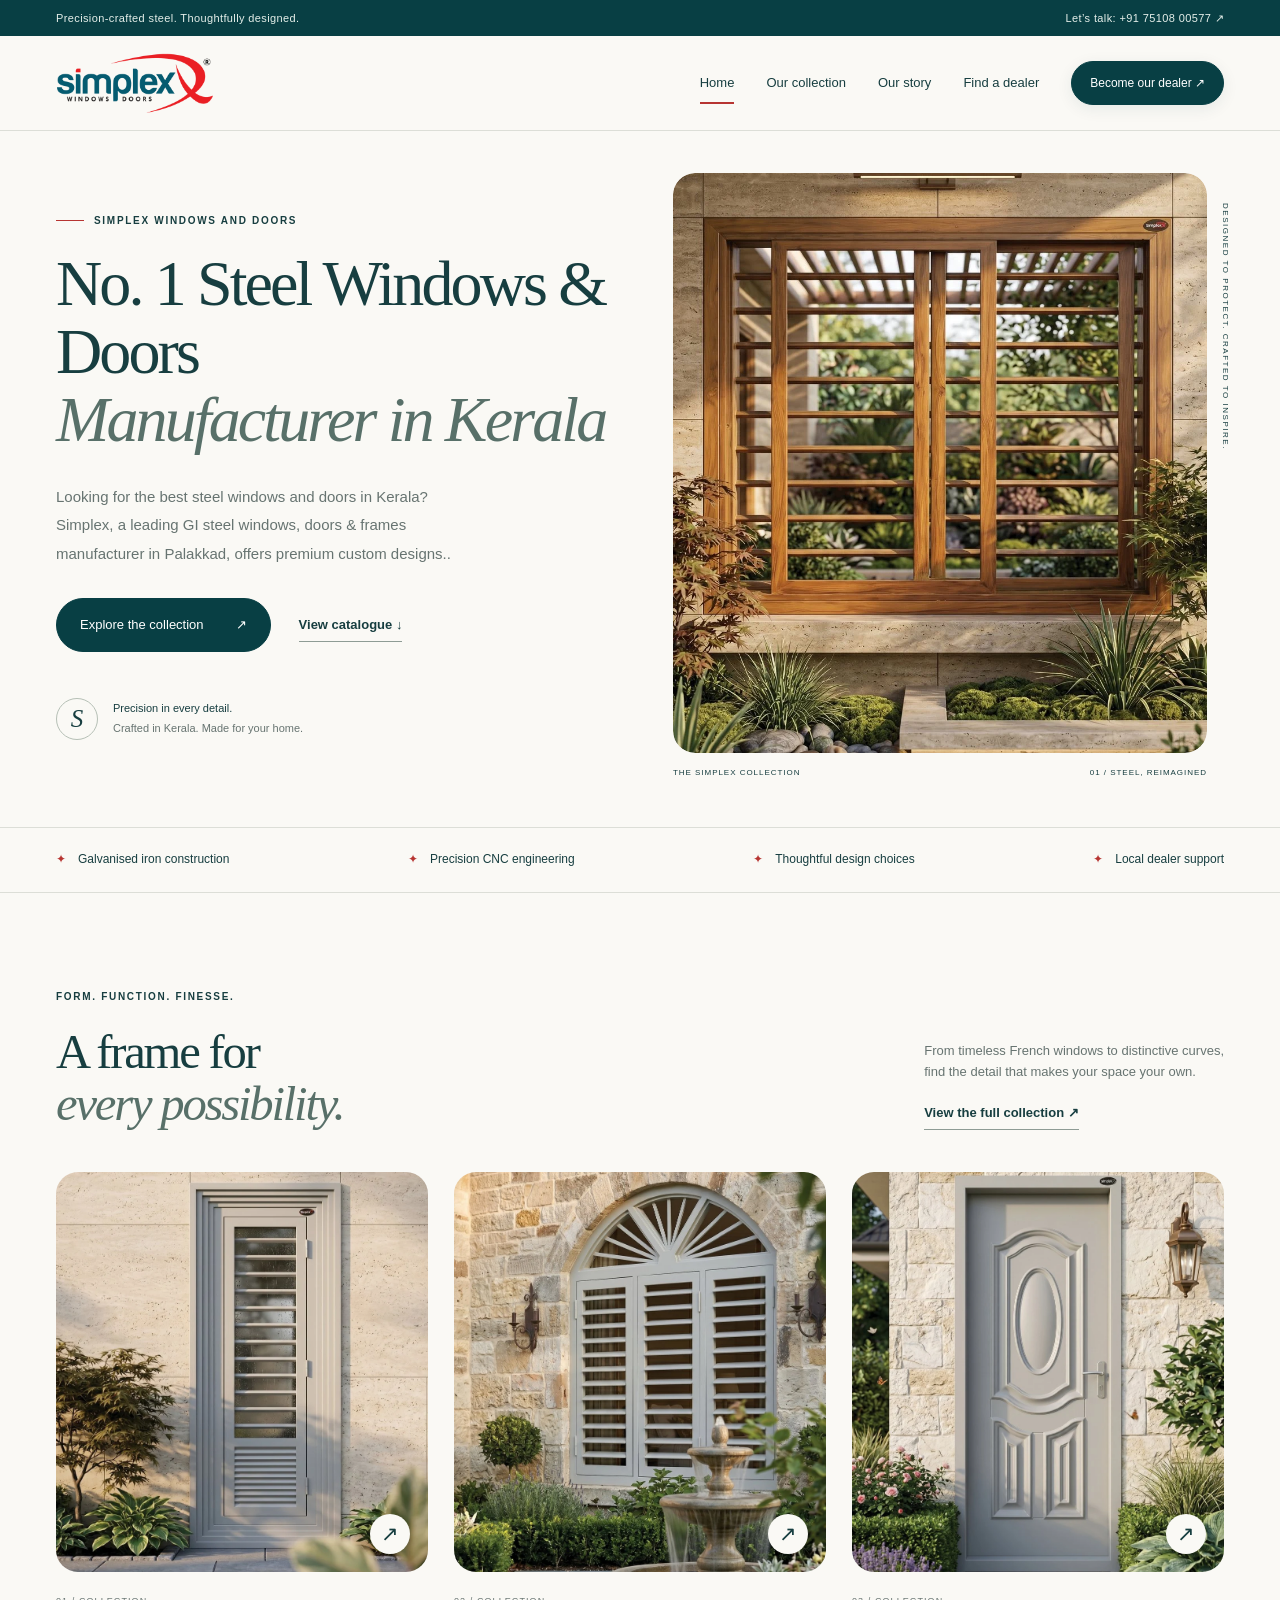
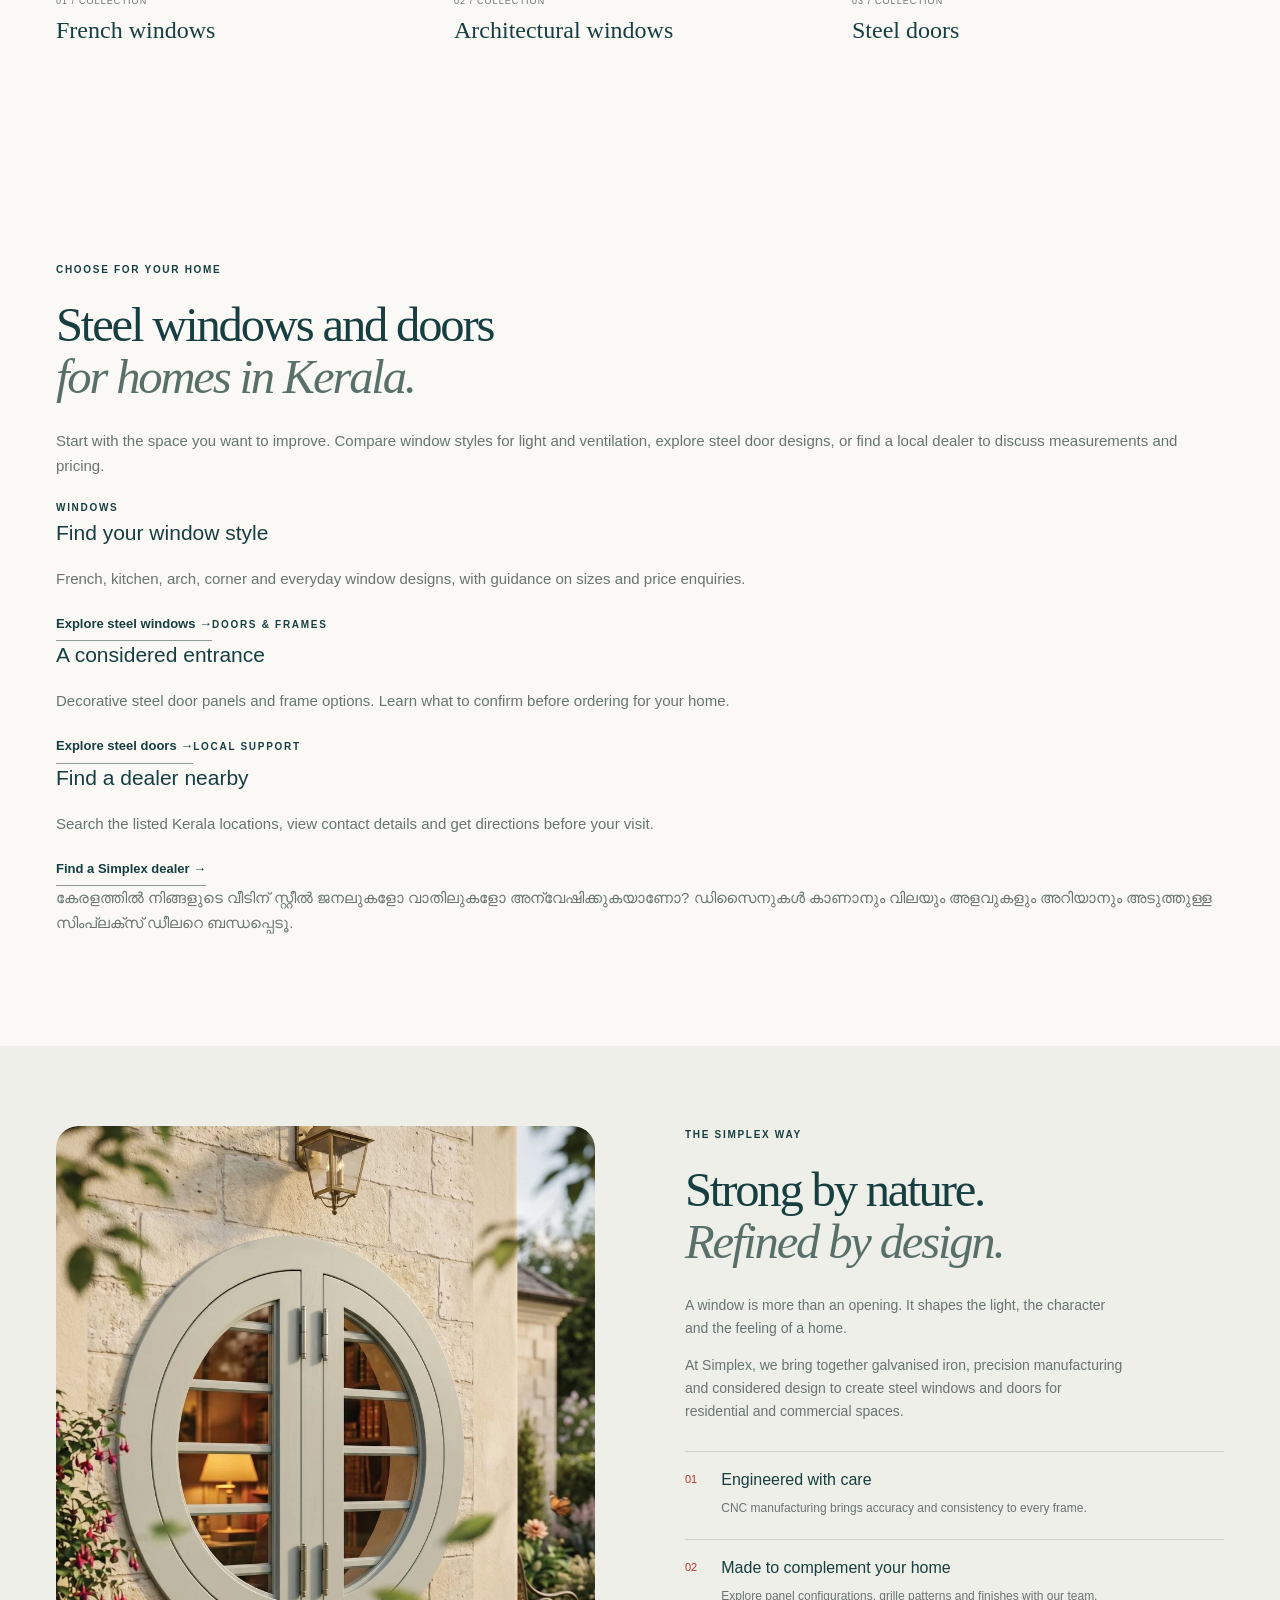
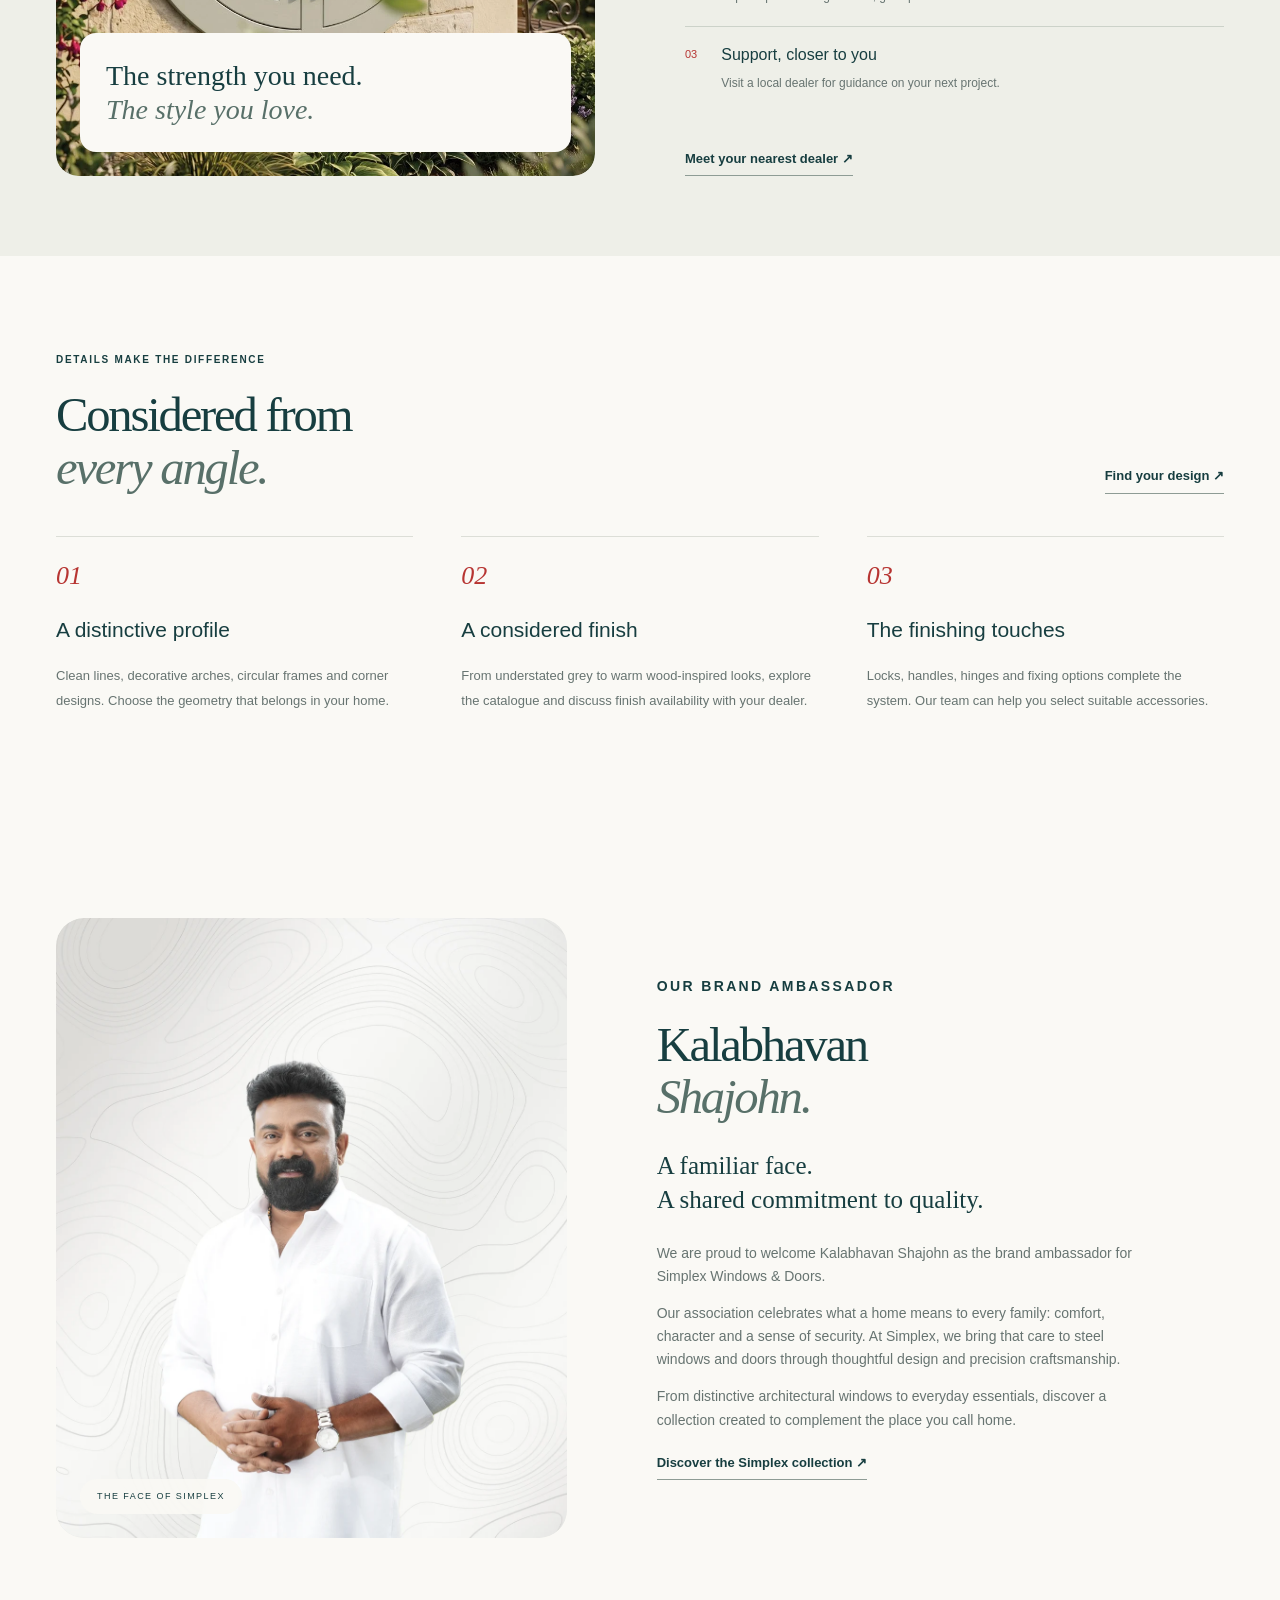
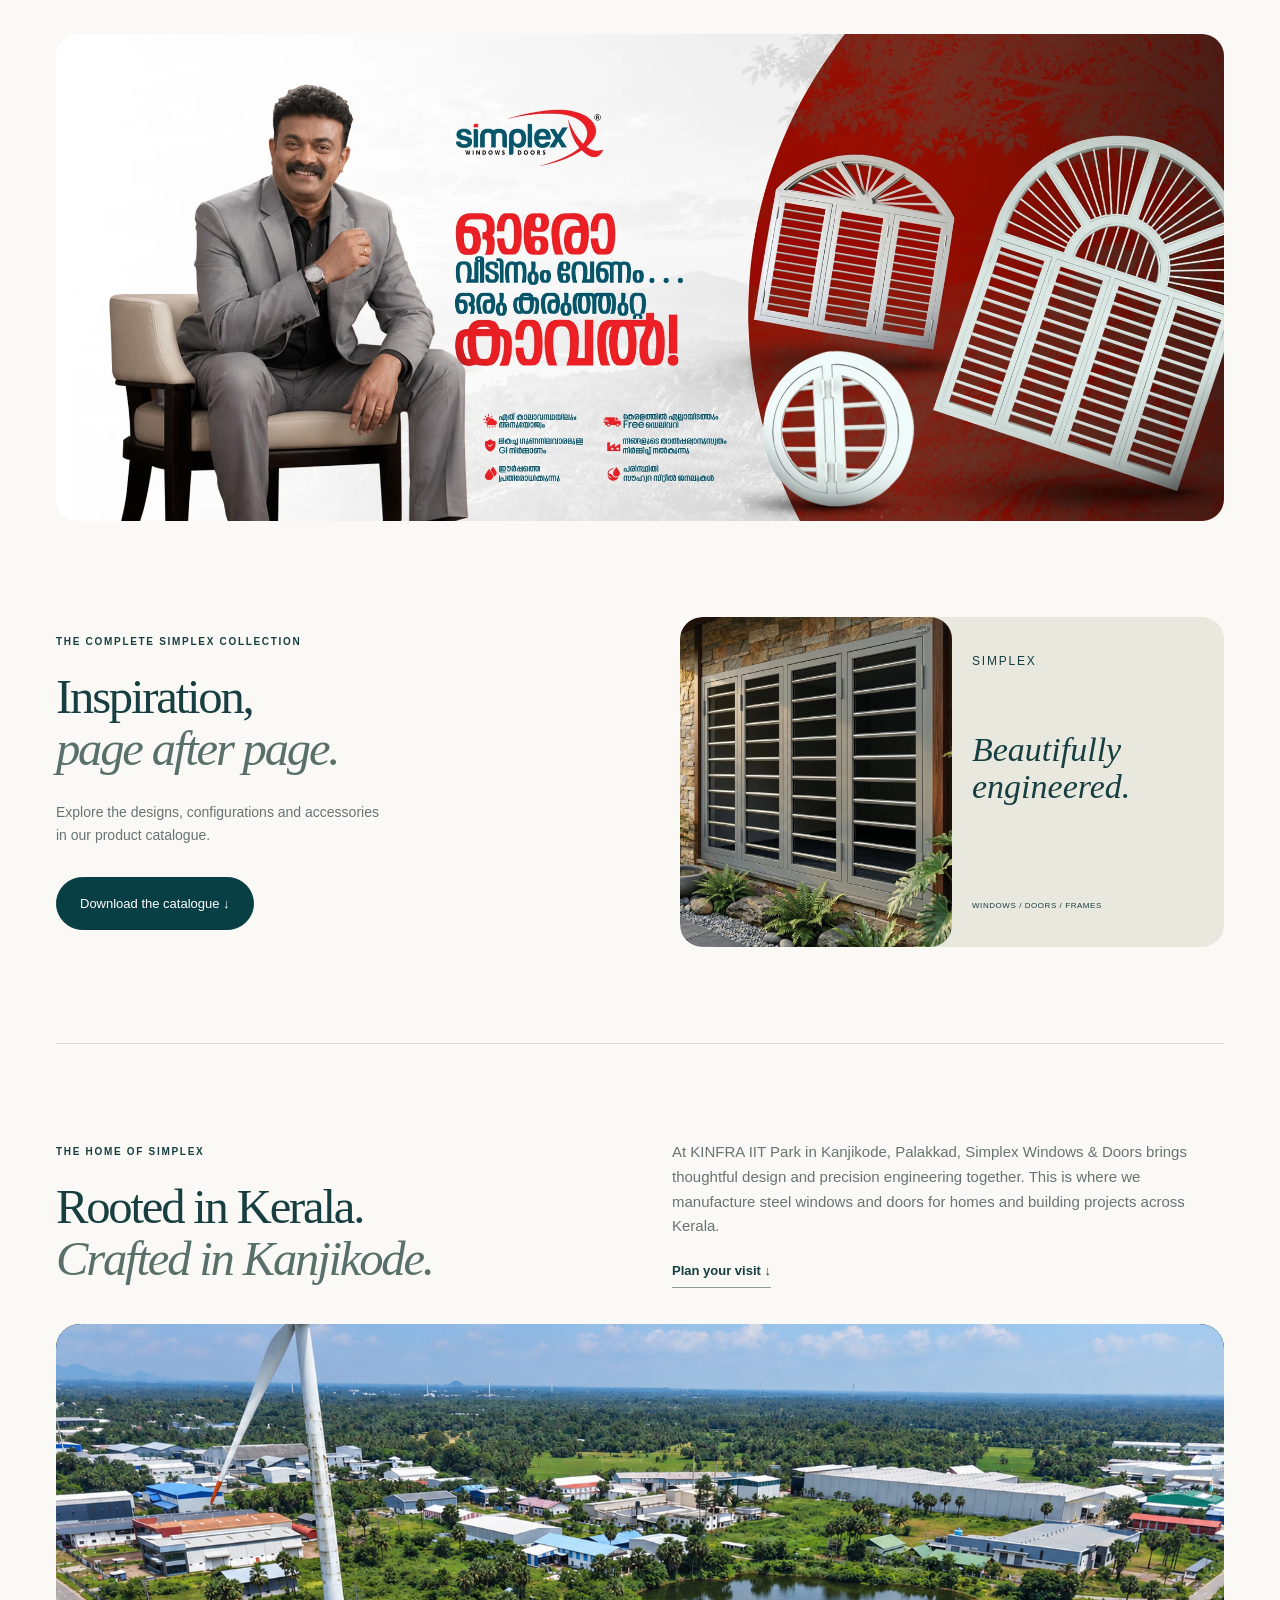
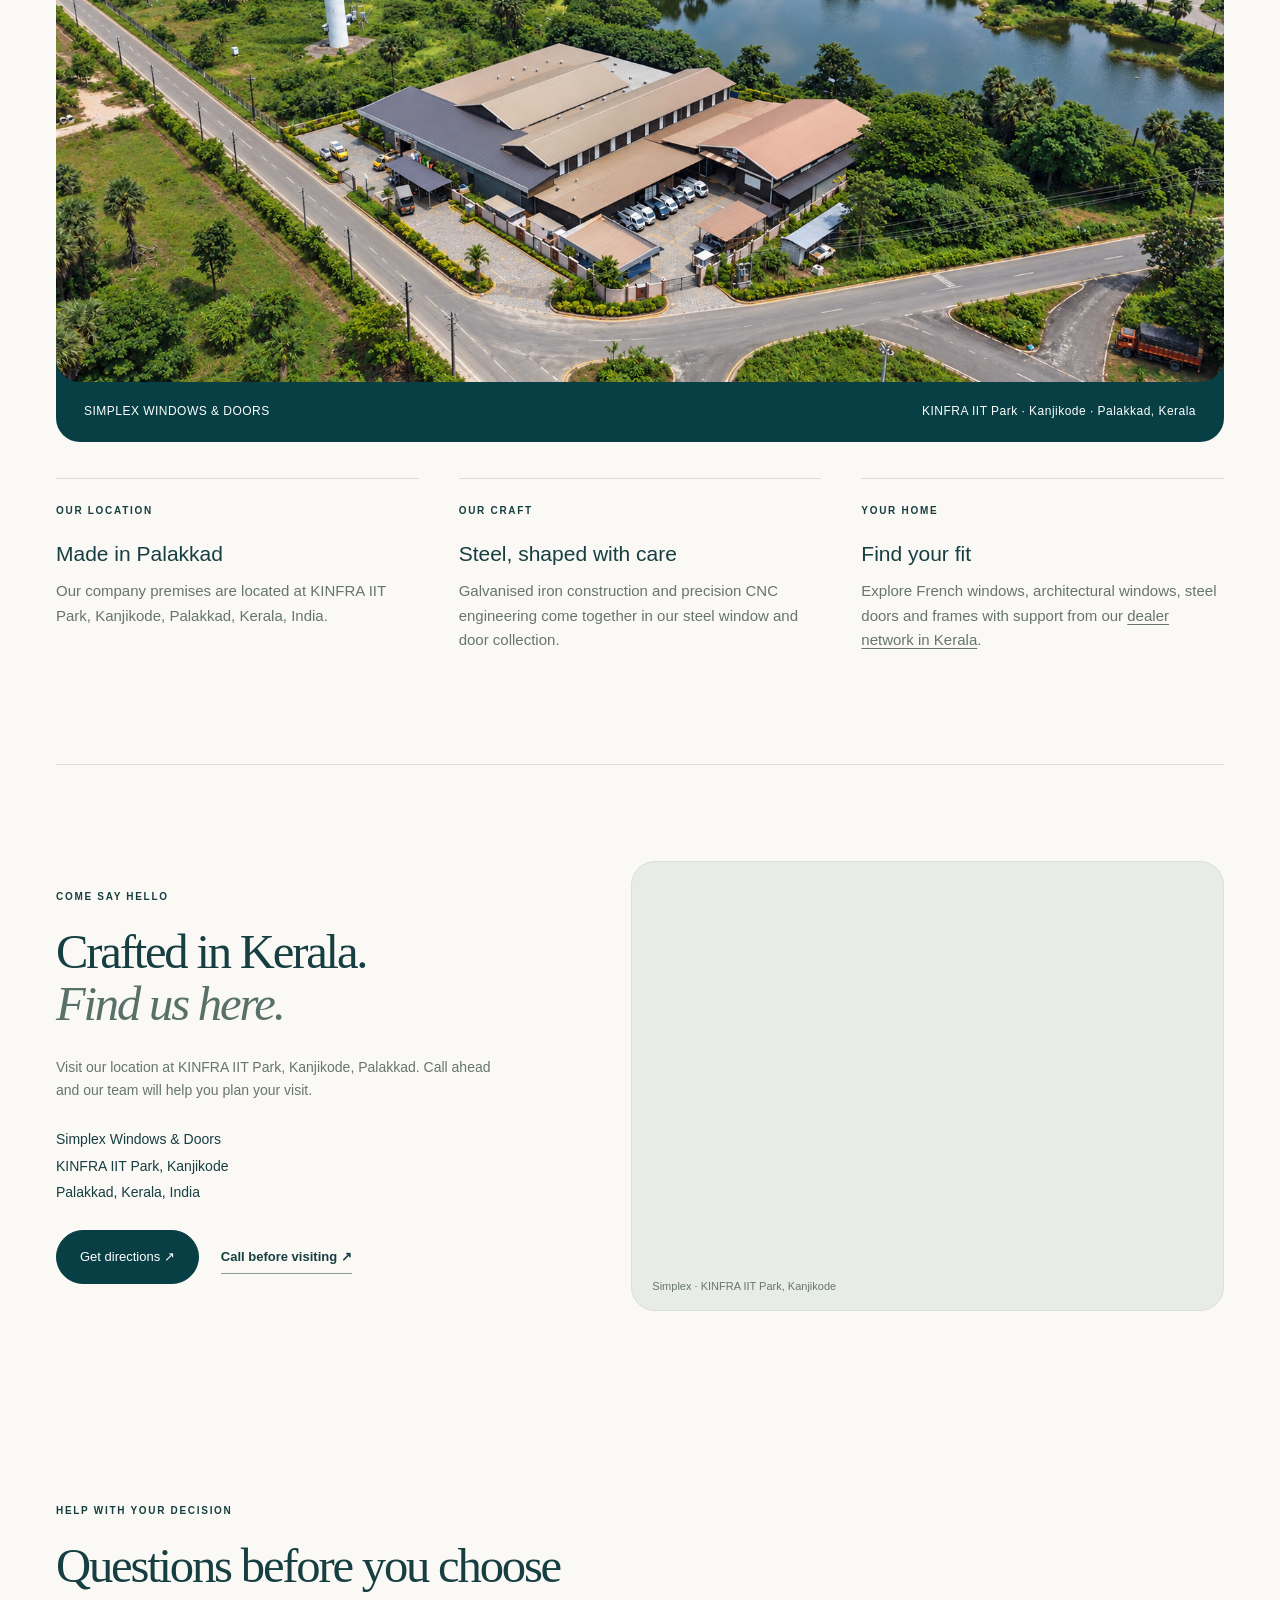
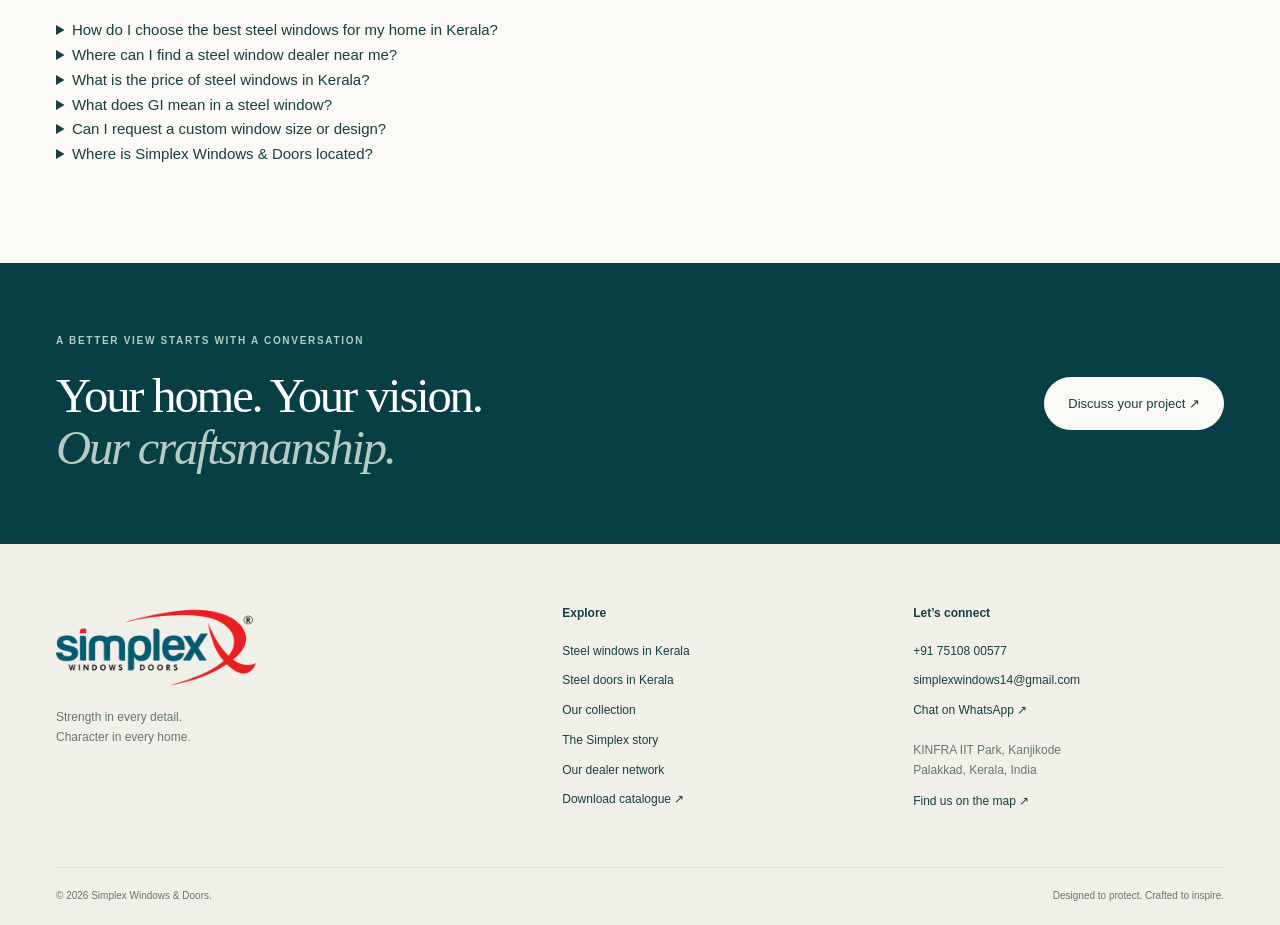
==== index.html @ f41da586 "seo updatev1" ====
<!doctype html>
<html lang="en">
  <head>
    <meta charset="utf-8">
    <meta name="viewport" content="width=device-width, initial-scale=1">
    <meta name="theme-color" content="#073e43">
    <title>No.1 Steel Window Manufacturers in Kerala : Simplex Windows and Doors</title>
    <meta name="description" content="Explore Simplex steel windows, GI windows, doors and frames made in Kanjikode, Palakkad. Browse designs, request a quote and find a dealer in Kerala.">
    <link rel="canonical" href="https://www.simplexwindow.com/">
    <meta property="og:title" content="No.1 Steel Window Manufacturers in Kerala : Simplex Windows and Doors">
    <meta property="og:description" content="Explore Simplex steel windows, GI windows, doors and frames made in Kanjikode, Palakkad. Browse designs, request a quote and find a dealer in Kerala.">
    <meta property="og:type" content="website">
    <meta property="og:image" content="https://www.simplexwindow.com/assets/collection/campaign.webp">
    <meta name="robots" content="index, follow, max-image-preview:large">
    <meta property="og:url" content="https://www.simplexwindow.com/">
    <meta property="og:site_name" content="Simplex Windows &amp; Doors">
    <meta property="og:locale" content="en_IN">
    <meta name="twitter:card" content="summary_large_image">
    <meta name="twitter:title" content="No.1 Steel Window Manufacturers in Kerala : Simplex Windows and Doors">
    <meta name="twitter:description" content="Explore Simplex steel windows, GI windows, doors and frames made in Kanjikode, Palakkad. Browse designs, request a quote and find a dealer in Kerala.">
    <meta name="twitter:image" content="https://www.simplexwindow.com/assets/collection/campaign.webp">
    <link rel="icon" href="assets/LOGO.ico">
    <link rel="stylesheet" href="assets/site.css?v=20261003-3">
    <link rel="stylesheet" href="company.css?v=20261019-1">
    <script src="assets/site.js?v=20261003-3" defer>
    </script>
      <link rel="stylesheet" href="assets/search-content.css?v=20261020-1">
    <script type="application/ld+json">
{
  "@context": "https://schema.org",
  "@graph": [
    {
      "@type": "LocalBusiness",
      "@id": "https://www.simplexwindow.com/#organization",
      "name": "Simplex Windows & Doors",
      "url": "https://www.simplexwindow.com/",
      "logo": "https://www.simplexwindow.com/assets/collection/logo.webp",
      "image": "https://www.simplexwindow.com/simplex-factory-kanjikode.jpg",
      "description": "Steel windows and doors manufacturer at KINFRA IIT Park, Kanjikode, Palakkad, Kerala.",
      "telephone": "+917510800577",
      "email": "simplexwindows14@gmail.com",
      "address": {
        "@type": "PostalAddress",
        "streetAddress": "KINFRA IIT Park, Kanjikode",
        "addressLocality": "Palakkad",
        "addressRegion": "Kerala",
        "addressCountry": "IN"
      },
      "areaServed": {
        "@type": "State",
        "name": "Kerala"
      },
      "hasMap": "https://maps.app.goo.gl/gfQ5o5R46YPv93cq8"
    },
    {
      "@type": "WebSite",
      "@id": "https://www.simplexwindow.com/#website",
      "url": "https://www.simplexwindow.com/",
      "name": "Simplex Windows & Doors",
      "alternateName": "Simplex Windows and Doors",
      "publisher": {
        "@id": "https://www.simplexwindow.com/#organization"
      },
      "inLanguage": "en-IN"
    },
    {
      "@type": "WebPage",
      "@id": "https://www.simplexwindow.com/#webpage",
      "url": "https://www.simplexwindow.com/",
      "name": "No.1 Steel Window Manufacturers in Kerala : Simplex Windows and Doors",
      "description": "Explore Simplex steel windows, GI windows, doors and frames made in Kanjikode, Palakkad. Browse designs, request a quote and find a dealer in Kerala.",
      "isPartOf": {
        "@id": "https://www.simplexwindow.com/#website"
      },
      "about": {
        "@id": "https://www.simplexwindow.com/#organization"
      },
      "inLanguage": "en-IN"
    }
  ]
}
    </script>
  </head>
  <body>
    <a class="skip" href="#main">Skip to content</a>
    <div class="topbar">
      <div class="container">
        <span>Precision-crafted steel. Thoughtfully designed.</span>
        <a href="tel:+917510800577">Let’s talk: +91 75108 00577 ↗</a>
      </div>
    </div>
    <header class="site-header">
      <div class="container nav-wrap">
        <a class="brand" href="/" aria-label="Simplex home">
          <img src="assets/collection/logo.webp" width="180" height="74" alt="Simplex Windows and Doors">
        </a>
        <button class="menu-toggle" aria-expanded="false" aria-controls="navigation">Menu <span aria-hidden="true">☰</span>
        </button>
        <nav id="navigation" aria-label="Main navigation">
          <a href="/" aria-current="page">Home</a>
          <a href="products.html">Our collection</a>
          <a href="/#about">Our story</a>
          <a href="franchises.html">Find a dealer</a>
          <button class="button small dealer-nav" data-enquire="Dealership / franchise enquiry" data-dealer="true" aria-haspopup="dialog">Become our dealer ↗</button>
        </nav>
      </div>
    </header>
    <main id="main">
      <section class="hero container">
        <div class="hero-copy">
          <p class="eyebrow">
            <span class="line">
            </span>SIMPLEX WINDOWS AND DOORS</p>
          <h1>No. 1 Steel Windows & Doors<br><em> Manufacturer in Kerala</em></h1>
          <p class="hero-desc">Looking for the best steel windows and doors in Kerala? Simplex, a leading GI steel windows, doors & frames manufacturer in Palakkad, offers premium custom designs..</p>
          <div class="hero-actions">
            <a class="button" href="products.html">Explore the collection <span>↗</span>
            </a>
            <a class="text-link" href="assets/simplex-catalogue.pdf" download>View catalogue ↓</a>
          </div>
          <div class="hero-foot">
            <span class="seal">S</span>
            <p>
              <strong>Precision in every detail.</strong>
              <br>Crafted in Kerala. Made for your home.</p>
          </div>
        </div>
        <div class="hero-visual">
          <img class="hero-photo" src="assets/collection/hero.webp" alt="Wood-finish Simplex steel window set in a warm stone facade surrounded by greenery" width="940" height="1160" fetchpriority="high">
          <div class="photo-caption">
            <span>THE SIMPLEX COLLECTION</span>
            <span>01 / STEEL, REIMAGINED</span>
          </div>
          <span class="vertical-label">DESIGNED TO PROTECT. CRAFTED TO INSPIRE.</span>
        </div>
      </section>
      <div class="qualities">
        <div class="container">
          <span>Galvanised iron construction</span>
          <span>Precision CNC engineering</span>
          <span>Thoughtful design choices</span>
          <span>Local dealer support</span>
        </div>
      </div>
      <section class="section container" id="collection">
        <div class="section-heading">
          <div>
            <p class="eyebrow">FORM. FUNCTION. FINESSE.</p>
            <h2>A frame for<br>
              <em>every possibility.</em>
            </h2>
          </div>
          <div>
            <p>From timeless French windows to distinctive curves,<br>find the detail that makes your space your own.</p>
            <a class="text-link" href="products.html">View the full collection ↗</a>
          </div>
        </div>
        <div class="collection-grid">
          <a class="collection-card" href="products.html?category=French%20windows">
            <div>
              <img src="assets/collection/french.webp" alt="French windows from the Simplex catalogue" loading="lazy" width="700" height="900">
              <span class="round-arrow">↗</span>
            </div>
            <p>
              <span>01 / COLLECTION</span>
            </p>
            <h3>French windows</h3>
          </a>
          <a class="collection-card" href="products.html?category=Architectural%20windows">
            <div>
              <img src="assets/collection/arch.webp" alt="Architectural windows from the Simplex catalogue" loading="lazy" width="700" height="900">
              <span class="round-arrow">↗</span>
            </div>
            <p>
              <span>02 / COLLECTION</span>
            </p>
            <h3>Architectural windows</h3>
          </a>
          <a class="collection-card" href="products.html?category=Steel%20doors">
            <div>
              <img src="assets/collection/door.webp" alt="Steel doors from the Simplex catalogue" loading="lazy" width="700" height="900">
              <span class="round-arrow">↗</span>
            </div>
            <p>
              <span>03 / COLLECTION</span>
            </p>
            <h3>Steel doors</h3>
          </a>
        </div>
      </section>
<section class="section container search-overview" aria-labelledby="range-heading"><p class="eyebrow">CHOOSE FOR YOUR HOME</p><h2 id="range-heading">Steel windows and doors<br><em>for homes in Kerala.</em></h2><p class="search-lead">Start with the space you want to improve. Compare window styles for light and ventilation, explore steel door designs, or find a local dealer to discuss measurements and pricing.</p><div class="search-card-grid"><a class="search-card" href="steel-windows-kerala.html"><span class="eyebrow">WINDOWS</span><h3>Find your window style</h3><p>French, kitchen, arch, corner and everyday window designs, with guidance on sizes and price enquiries.</p><span class="text-link">Explore steel windows &rarr;</span></a><a class="search-card" href="steel-doors-kerala.html"><span class="eyebrow">DOORS &amp; FRAMES</span><h3>A considered entrance</h3><p>Decorative steel door panels and frame options. Learn what to confirm before ordering for your home.</p><span class="text-link">Explore steel doors &rarr;</span></a><a class="search-card" href="franchises.html"><span class="eyebrow">LOCAL SUPPORT</span><h3>Find a dealer nearby</h3><p>Search the listed Kerala locations, view contact details and get directions before your visit.</p><span class="text-link">Find a Simplex dealer &rarr;</span></a></div><p class="local-language" lang="ml">കേരളത്തിൽ നിങ്ങളുടെ വീടിന് സ്റ്റീൽ ജനലുകളോ വാതിലുകളോ അന്വേഷിക്കുകയാണോ? ഡിസൈനുകൾ കാണാനും വിലയും അളവുകളും അറിയാനും അടുത്തുള്ള സിംപ്ലക്സ് ഡീലറെ ബന്ധപ്പെടൂ.</p></section>
      <section class="story" id="about">
        <div class="container story-grid">
          <div class="story-image">
            <img src="assets/collection/round.webp" alt="Circular Simplex window in a landscaped stone exterior" loading="lazy" width="700" height="900">
            <div class="story-note">The strength you need.<br>
              <em>The style you love.</em>
            </div>
          </div>
          <div class="story-copy">
            <p class="eyebrow">THE SIMPLEX WAY</p>
            <h2>Strong by nature.<br>
              <em>Refined by design.</em>
            </h2>
            <p>A window is more than an opening. It shapes the light, the character and the feeling of a home.</p>
            <p>At Simplex, we bring together galvanised iron, precision manufacturing and considered design to create steel windows and doors for residential and commercial spaces.</p>
            <div class="values">
              <div>
                <span>01</span>
                <div>
                  <h3>Engineered with care</h3>
                  <p>CNC manufacturing brings accuracy and consistency to every frame.</p>
                </div>
              </div>
              <div>
                <span>02</span>
                <div>
                  <h3>Made to complement your home</h3>
                  <p>Explore panel configurations, grille patterns and finishes with our team.</p>
                </div>
              </div>
              <div>
                <span>03</span>
                <div>
                  <h3>Support, closer to you</h3>
                  <p>Visit a local dealer for guidance on your next project.</p>
                </div>
              </div>
            </div>
            <a class="text-link" href="franchises.html">Meet your nearest dealer ↗</a>
          </div>
        </div>
      </section>
      <section class="section container">
        <div class="section-heading">
          <div>
            <p class="eyebrow">DETAILS MAKE THE DIFFERENCE</p>
            <h2>Considered from<br>
              <em>every angle.</em>
            </h2>
          </div>
          <a class="text-link" href="products.html">Find your design ↗</a>
        </div>
        <div class="detail-grid">
          <div>
            <span class="detail-number">01</span>
            <h3>A distinctive profile</h3>
            <p>Clean lines, decorative arches, circular frames and corner designs. Choose the geometry that belongs in your home.</p>
          </div>
          <div>
            <span class="detail-number">02</span>
            <h3>A considered finish</h3>
            <p>From understated grey to warm wood-inspired looks, explore the catalogue and discuss finish availability with your dealer.</p>
          </div>
          <div>
            <span class="detail-number">03</span>
            <h3>The finishing touches</h3>
            <p>Locks, handles, hinges and fixing options complete the system. Our team can help you select suitable accessories.</p>
          </div>
        </div>
      </section>

      <section class="section container ambassador" id="brand-ambassador" aria-labelledby="ambassador-title">
        <div class="ambassador-portrait">
          <img src="assets/collection/brand-ambassador.webp" alt="Kalabhavan Shajohn, brand ambassador for Simplex Windows and Doors" width="1080" height="1350" loading="lazy">
          <span class="portrait-label">THE FACE OF SIMPLEX</span>
        </div>
        <div class="ambassador-copy">
          <p class="eyebrow">OUR BRAND AMBASSADOR</p>
          <h2 id="ambassador-title">Kalabhavan<br><em>Shajohn.</em></h2>
          <p class="ambassador-lead">A familiar face.<br>A shared commitment to quality.</p>
          <p>We are proud to welcome Kalabhavan Shajohn as the brand ambassador for Simplex Windows &amp; Doors.</p>
          <p>Our association celebrates what a home means to every family: comfort, character and a sense of security. At Simplex, we bring that care to steel windows and doors through thoughtful design and precision craftsmanship.</p>
          <p>From distinctive architectural windows to everyday essentials, discover a collection created to complement the place you call home.</p>
          <a class="text-link" href="products.html">Discover the Simplex collection ↗</a>
        </div>
      </section>
      <section class="campaign container">
        <img src="assets/collection/campaign.webp" alt="Simplex campaign featuring steel arch and round windows, with Malayalam brand messaging" loading="lazy" width="2200" height="917">
      </section>
      <section class="section container catalogue-section">
        <div>
          <p class="eyebrow">THE COMPLETE SIMPLEX COLLECTION</p>
          <h2>Inspiration,<br>
            <em>page after page.</em>
          </h2>
          <p>Explore the designs, configurations and accessories<br>in our product catalogue.</p>
          <a class="button" href="assets/simplex-catalogue.pdf" download>Download the catalogue ↓</a>
        </div>
        <div class="catalogue-preview">
          <img src="assets/collection/corner.webp" alt="Simplex corner window design" loading="lazy" width="700" height="900">
          <div>
            <span>SIMPLEX</span>
            <p>Beautifully<br>engineered.</p>
            <small>WINDOWS / DOORS / FRAMES</small>
          </div>
        </div>
      </section>

      <section class="section container factory-section" id="factory" aria-labelledby="factory-title">
        <div class="factory-heading">
          <div><p class="eyebrow">THE HOME OF SIMPLEX</p><h2 id="factory-title">Rooted in Kerala.<br><em>Crafted in Kanjikode.</em></h2></div>
          <div class="factory-intro"><p>At KINFRA IIT Park in Kanjikode, Palakkad, Simplex Windows &amp; Doors brings thoughtful design and precision engineering together. This is where we manufacture steel windows and doors for homes and building projects across Kerala.</p><a class="text-link" href="#visit">Plan your visit &darr;</a></div>
        </div>
        <figure class="factory-photo">
          <img src="simplex-factory-kanjikode.jpg" alt="Drone view of the Simplex Windows and Doors company premises at KINFRA IIT Park, Kanjikode, Palakkad, Kerala" width="2048" height="1152" loading="lazy" decoding="async">
          <figcaption><span>SIMPLEX WINDOWS &amp; DOORS</span><span>KINFRA IIT Park &middot; Kanjikode &middot; Palakkad, Kerala</span></figcaption>
        </figure>
        <div class="factory-details">
          <div><p class="eyebrow">OUR LOCATION</p><h3>Made in Palakkad</h3><p>Our company premises are located at KINFRA IIT Park, Kanjikode, Palakkad, Kerala, India.</p></div>
          <div><p class="eyebrow">OUR CRAFT</p><h3>Steel, shaped with care</h3><p>Galvanised iron construction and precision CNC engineering come together in our steel window and door collection.</p></div>
          <div><p class="eyebrow">YOUR HOME</p><h3>Find your fit</h3><p>Explore French windows, architectural windows, steel doors and frames with support from our <a href="franchises.html">dealer network in Kerala</a>.</p></div>
        </div>
      </section>

      <section class="section container location-section" id="visit" aria-labelledby="visit-title">
        <div class="location-copy">
          <p class="eyebrow">COME SAY HELLO</p>
          <h2 id="visit-title">Crafted in Kerala.<br><em>Find us here.</em></h2>
          <p>Visit our location at KINFRA IIT Park, Kanjikode, Palakkad. Call ahead and our team will help you plan your visit.</p>
          <address>Simplex Windows &amp; Doors<br>KINFRA IIT Park, Kanjikode<br>Palakkad, Kerala, India</address>
          <div class="location-actions"><a class="button" href="https://maps.app.goo.gl/gfQ5o5R46YPv93cq8" target="_blank" rel="noopener noreferrer">Get directions ↗</a><a class="text-link" href="tel:+917510800577">Call before visiting ↗</a></div>
        </div>
        <div class="map-frame"><iframe title="Simplex location at KINFRA IIT Park, Kanjikode" src="https://www.google.com/maps/embed?pb=!1m18!1m12!1m3!1d3582.613387076174!2d76.78379369999999!3d10.777542499999997!2m3!1f0!2f0!3f0!3m2!1i1024!2i768!4f13.1!3m3!1m2!1s0x3ba86b07a4b2722d%3A0x6802ab609a1ba20c!2sSIMPLEX%20ROOFING%20SOLUTIONS!5e1!3m2!1sen!2sin!4v1791030877705!5m2!1sen!2sin" width="600" height="450" allowfullscreen loading="lazy" referrerpolicy="strict-origin-when-cross-origin"></iframe><p>Simplex · KINFRA IIT Park, Kanjikode</p></div>
      </section>
<section class="section container buyer-faq"><p class="eyebrow">HELP WITH YOUR DECISION</p><h2>Questions before you choose</h2><details><summary>How do I choose the best steel windows for my home in Kerala?</summary><div><p>Compare the material specification, opening style, ventilation, finish, hardware and written warranty terms. Ask how the quoted window will fit your wall opening and what installation involves. The best choice depends on your room, budget and site conditions; our dealer can help you compare the available Simplex designs.</p></div></details><details><summary>Where can I find a steel window dealer near me?</summary><div><p>Use our <a href="franchises.html">dealer finder</a> to search your town or dealer name. The current directory includes locations in Palakkad, Thrissur and Thiruvananthapuram. Call before visiting to confirm opening times and the designs on display. For another location in Kerala, call <a href="tel:+917510800577">+91 75108 00577</a> for assistance.</p></div></details><details><summary>What is the price of steel windows in Kerala?</summary><div><p>A quote depends on the dimensions, number of panels, design, finish and selected accessories. Share your opening measurements, quantity, project location and preferred design with Simplex. Request an itemised quote that identifies any delivery, installation and tax charges; this site does not publish a fixed price list.</p></div></details><details><summary>What does GI mean in a steel window?</summary><div><p>GI stands for galvanised iron. Simplex uses galvanised iron construction in its window range. When comparing options, ask for the material, finish and maintenance requirements of the specific model you intend to order.</p></div></details><details><summary>Can I request a custom window size or design?</summary><div><p>Share the width, height, opening direction and a reference photo or drawing with our team. We will help you check which dimensions, configurations and finishes are available for your chosen design before you order.</p></div></details><details><summary>Where is Simplex Windows &amp; Doors located?</summary><div><p>Our company premises are at KINFRA IIT Park, Kanjikode, Palakkad, Kerala, India. <a href="/#visit">See our location and directions</a>, and call ahead to plan a visit.</p></div></details></section>
      <section class="cta">
        <div class="container">
          <div>
            <p class="eyebrow">A BETTER VIEW STARTS WITH A CONVERSATION</p>
            <h2>Your home. Your vision.<br>
              <em>Our craftsmanship.</em>
            </h2>
          </div>
          <button class="button light" data-enquire="General enquiry">Discuss your project ↗</button>
        </div>
      </section>
    </main>
    <footer>
      <div class="container footer-grid">
        <div>
          <a class="footer-brand" href="/" aria-label="Simplex Windows and Doors home"><img src="assets/collection/logo.webp" alt="Simplex Windows and Doors" width="200" height="83" loading="lazy"></a>
          <p>Strength in every detail.<br>Character in every home.</p>
        </div>
        <div>
          <h3>Explore</h3>
          <a href="steel-windows-kerala.html">Steel windows in Kerala</a>
          <a href="steel-doors-kerala.html">Steel doors in Kerala</a>
          <a href="products.html">Our collection</a>
          <a href="/#about">The Simplex story</a>
          <a href="franchises.html">Our dealer network</a>
          <a href="assets/simplex-catalogue.pdf" download>Download catalogue ↗</a>
        </div>
        <div>
          <h3>Let’s connect</h3>
          <a href="tel:+917510800577">+91 75108 00577</a>
          <a href="mailto:simplexwindows14@gmail.com">simplexwindows14@gmail.com</a>
          <a href="https://wa.link/3ytl2k" target="_blank" rel="noopener noreferrer">Chat on WhatsApp ↗</a>
          <p>KINFRA IIT Park, Kanjikode<br>Palakkad, Kerala, India</p><a href="/#visit">Find us on the map ↗</a>
        </div>
      </div>
      <div class="container footer-bottom">
        <span>© 2026 Simplex Windows & Doors.</span>
        <span>Designed to protect. Crafted to inspire.</span>
      </div>
    </footer>
    <dialog id="enquiry" aria-labelledby="enquiry-title">
      <button class="close" aria-label="Close enquiry">×</button>
      <p class="eyebrow">YOUR NEXT PROJECT STARTS HERE</p>
      <h2 id="enquiry-title">Let’s make it<br>
        <em>beautifully yours.</em>
      </h2>
      <p>Tell us a little about your project. Our team will help you explore the right design.</p>
      
      <section id="dealer-opportunity" class="dealer-opportunity" hidden aria-label="Dealership opportunities">
        <p>Bring Simplex windows and doors to your local market. If you run a building-materials business, showroom or are exploring a new dealership, let’s discuss the opportunity in your area.</p>
        <div class="opportunity-grid">
          <div><span>01</span><h3>A versatile collection</h3><p>Explore steel windows, French windows, doors and frames for residential and commercial projects.</p></div>
          <div><span>02</span><h3>A local connection</h3><p>Help homeowners, builders and architects discover designs that suit their spaces.</p></div>
          <div><span>03</span><h3>A conversation about growth</h3><p>Discuss product availability, your proposed territory and dealership requirements directly with our team.</p></div>
        </div>
        <div class="partnership-contact"><div><p class="eyebrow">LET’S TALK BUSINESS</p><a class="partnership-phone" href="tel:+917510800577">+91 75108 00577 ↗</a><a href="mailto:simplexwindows14@gmail.com">simplexwindows14@gmail.com</a></div><div class="eyebrow">CONNECT WITH OUR TEAM</div><div><p>KINFRA IIT Park, Kanjikode<br>Palakkad, Kerala, India</p><a class="text-link" href="https://maps.app.goo.gl/gfQ5o5R46YPv93cq8" target="_blank" rel="noopener noreferrer">Get directions ↗</a></div></div>
        <p class="opportunity-note">Share your proposed location below. Territory availability, commercial terms and any investment requirements will be discussed with the Simplex team.</p>
        <h3 class="application-heading">Tell us about your business</h3>
      </section>
      <form id="enquiry-form" action="https://formsubmit.co/simplexwindows14@gmail.com" method="POST">
        <input type="hidden" name="_subject" value="Simplex website project enquiry">
        <input type="text" name="_honey" class="honeypot" tabindex="-1" aria-hidden="true">
        <label>Interested in<input id="interested-product" name="interested_product" readonly>
        </label>
        <div class="form-row">
          <label>Your name<input name="name" autocomplete="name" required maxlength="100">
          </label>
          <label>Phone number<input name="phone" type="tel" autocomplete="tel" required pattern="[+0-9() .-]{7,20}" title="Enter a phone number with 7 to 20 characters">
          </label>
        </div>
        <label><span id="location-label">Project location</span><input name="location" autocomplete="address-level2" required maxlength="180" placeholder="Town or city">
        </label>
        <label>Tell us more <span>(optional)</span>
          <textarea name="message" rows="3" maxlength="3000" placeholder="Product, quantity, dimensions or preferred callback time"></textarea>
        </label>
        <p class="form-note">By submitting, you agree that Simplex may contact you about this enquiry. Your details are sent securely through FormSubmit to the Simplex team.</p>
        <button class="button" type="submit">Request a callback ↗</button>
        <p id="form-status" role="status" aria-live="polite">
        </p>
      </form>
      <div class="dialog-contact">Prefer to talk? <a href="tel:+917510800577">Call +91 75108 00577</a>
      </div>
    </dialog>
  </body>
</html>
---- assets/site.css ----
@charset "UTF-8";
:root{
  --ink:#173e40;
  --deep:#083f44;
  --muted:#677471;
  --paper:#faf9f5;
  --line:#dcded7;
  --red:#b73532;
  --serif:Georgia,'Times New Roman',serif}
  *{
    box-sizing:border-box}
    html{
      scroll-behavior:smooth;
      scroll-padding-top:100px}
      body{
        margin:0;
        background:var(--paper);
        color:var(--ink);
        font-family:'Segoe UI',Arial,sans-serif;
        font-size:15px;
        line-height:1.65}
        button,input,textarea{
          font:inherit}
          a{
            color:inherit;
            text-decoration:none}
            button,a,input,textarea{
              -webkit-tap-highlight-color:transparent}
              button{
                cursor:pointer}
                button:focus-visible,a:focus-visible{
                  outline:3px solid var(--red);
                  outline-offset:5px}
                  input:focus-visible,textarea:focus-visible{
                    outline:2px solid var(--deep);
                    outline-offset:2px}
                    img{
                      max-width:100%;
                      display:block}
                      h1,h2,h3,p{
                        margin-top:0}
                        h1,h2{
                          font-family:var(--serif);
                          font-weight:400;
                          letter-spacing:-.045em;
                          line-height:1.07}
                          h1{
                            font-size:clamp(46px,5.1vw,78px);
                            margin-bottom:28px}
                            h2{
                              font-size:clamp(36px,3.8vw,56px);
                              margin-bottom:26px}
                              h3{
                                font-size:21px;
                                line-height:1.3;
                                font-weight:500}
                                em{
                                  font-weight:400;
                                  color:#587069}
                                  p{
                                    color:var(--muted)}
                                    .container{
                                      width:min(1280px,calc(100% - 112px));
                                      margin:auto}
                                      .topbar{
                                        background:var(--deep);
                                        color:#e5efea;
                                        font-size:11px;
                                        letter-spacing:.035em;
                                        padding:9px 0}
                                        .topbar .container{
                                          display:flex;
                                          justify-content:space-between}
                                          .site-header{
                                            position:sticky;
                                            top:0;
                                            background:rgba(250,249,245,.97);
                                            z-index:20;
                                            border-bottom:1px solid var(--line)}
                                            .nav-wrap{
                                              display:flex;
                                              align-items:center;
                                              justify-content:space-between;
                                              min-height:94px;
                                              gap:30px}
                                              .brand img{
                                                width:158px;
                                                height:64px;
                                                object-fit:contain}
                                                .site-header nav{
                                                  display:flex;
                                                  align-items:center;
                                                  gap:32px;
                                                  font-size:13px}
                                                  .site-header nav>a{
                                                    position:relative;
                                                    padding:10px 0}
                                                    .site-header nav>a:after{
                                                      content:'';
                                                      position:absolute;
                                                      bottom:0;
                                                      left:0;
                                                      width:0;
                                                      height:2px;
                                                      background:var(--red);
                                                      transition:width .2s}
                                                      .site-header nav>a:hover:after,.site-header nav>a[aria-current]:after{
                                                        width:100%}
                                                        .button{
                                                          display:inline-flex;
                                                          align-items:center;
                                                          justify-content:center;
                                                          gap:32px;
                                                          border:1px solid var(--deep);
                                                          background:var(--deep);
                                                          color:#fff;
                                                          padding:16px 23px;
                                                          font-size:13px;
                                                          line-height:1.5;
                                                          text-align:center;
                                                          transition:background .2s,transform .2s}
                                                          .button:hover{
                                                            background:#1c5656;
                                                            transform:translateY(-2px)}
                                                            .button.small{
                                                              font-size:12px;
                                                              padding:12px 18px;
                                                              gap:12px}
                                                              .text-link{
                                                                display:inline-flex;
                                                                align-items:center;
                                                                gap:24px;
                                                                font-size:13px;
                                                                font-weight:600;
                                                                background:none;
                                                                border:0;
                                                                border-bottom:1px solid #8e9c95;
                                                                padding:6px 0;
                                                                color:var(--ink)}
                                                                .text-link:hover{
                                                                  color:var(--red);
                                                                  border-color:var(--red)}
                                                                  .eyebrow{
                                                                    font-size:10px;
                                                                    font-weight:600;
                                                                    letter-spacing:.17em;
                                                                    color:var(--ink);
                                                                    margin-bottom:22px;
                                                                    line-height:1.5}
                                                                    .line{
                                                                      display:inline-block;
                                                                      width:28px;
                                                                      height:1px;
                                                                      background:var(--red);
                                                                      vertical-align:middle;
                                                                      margin-right:10px}
                                                                      .hero{
                                                                        display:grid;
                                                                        grid-template-columns:1fr 1fr;
                                                                        gap:66px;
                                                                        padding-top:42px;
                                                                        padding-bottom:48px;
                                                                        align-items:center}
                                                                        .hero-copy{
                                                                          padding:26px 0}
                                                                          .hero h1{
                                                                            font-size:clamp(48px,5vw,76px)}
                                                                            .hero-desc{
                                                                              max-width:420px;
                                                                              font-size:15px;
                                                                              line-height:1.9;
                                                                              margin-bottom:30px}
                                                                              .hero-actions{
                                                                                display:flex;
                                                                                align-items:center;
                                                                                gap:28px;
                                                                                flex-wrap:wrap}
                                                                                .hero-foot{
                                                                                  display:flex;
                                                                                  gap:15px;
                                                                                  align-items:center;
                                                                                  margin-top:46px}
                                                                                  .hero-foot p{
                                                                                    font-size:11px;
                                                                                    line-height:1.8;
                                                                                    margin:0}
                                                                                    .hero-foot strong{
                                                                                      font-weight:500;
                                                                                      color:var(--ink)}
                                                                                      .seal{
                                                                                        display:grid;
                                                                                        place-items:center;
                                                                                        width:42px;
                                                                                        height:42px;
                                                                                        border:1px solid #b6c0b6;
                                                                                        border-radius:50%;
                                                                                        font:italic 25px var(--serif)}
                                                                                        .hero-visual{
                                                                                          position:relative;
                                                                                          padding-right:17px}
                                                                                          .hero-photo{
                                                                                            width:100%;
                                                                                            height:580px;
                                                                                            object-fit:cover}
                                                                                            .photo-caption{
                                                                                              display:flex;
                                                                                              justify-content:space-between;
                                                                                              font-size:8px;
                                                                                              letter-spacing:.12em;
                                                                                              padding-top:13px;
                                                                                              gap:12px}
                                                                                              .vertical-label{
                                                                                                position:absolute;
                                                                                                writing-mode:vertical-rl;
                                                                                                right:-8px;
                                                                                                top:30px;
                                                                                                letter-spacing:.19em;
                                                                                                font-size:8px}
                                                                                                .qualities{
                                                                                                  border-block:1px solid var(--line);
                                                                                                  padding:22px 0}
                                                                                                  .qualities .container{
                                                                                                    display:flex;
                                                                                                    justify-content:space-between;
                                                                                                    gap:16px;
                                                                                                    font-size:12px}
                                                                                                    .qualities span:before{
                                                                                                      content:'✦';
                                                                                                      color:var(--red);
                                                                                                      margin-right:12px}
                                                                                                      .section{
                                                                                                        padding-top:96px;
                                                                                                        padding-bottom:96px}
                                                                                                        .section-heading{
                                                                                                          display:flex;
                                                                                                          justify-content:space-between;
                                                                                                          align-items:flex-end;
                                                                                                          gap:32px;
                                                                                                          margin-bottom:42px}
                                                                                                          .section-heading h2{
                                                                                                            margin-bottom:0}
                                                                                                            .section-heading>div:last-child>p{
                                                                                                              font-size:13px}
                                                                                                              .collection-grid{
                                                                                                                display:grid;
                                                                                                                grid-template-columns:repeat(3,1fr);
                                                                                                                gap:26px}
                                                                                                                .collection-card>div{
                                                                                                                  position:relative;
                                                                                                                  overflow:hidden;
                                                                                                                  background:#e8e7df}
                                                                                                                  .collection-card img{
                                                                                                                    width:100%;
                                                                                                                    height:400px;
                                                                                                                    object-fit:cover;
                                                                                                                    transition:transform .5s}
                                                                                                                    .collection-card:hover img{
                                                                                                                      transform:scale(1.035)}
                                                                                                                      .round-arrow{
                                                                                                                        position:absolute;
                                                                                                                        bottom:18px;
                                                                                                                        right:18px;
                                                                                                                        background:var(--paper);
                                                                                                                        border-radius:50%;
                                                                                                                        width:40px;
                                                                                                                        height:40px;
                                                                                                                        display:grid;
                                                                                                                        place-items:center;
                                                                                                                        font-size:21px}
                                                                                                                        .collection-card p{
                                                                                                                          margin:22px 0 6px;
                                                                                                                          font-size:9px;
                                                                                                                          letter-spacing:.12em}
                                                                                                                          .collection-card h3{
                                                                                                                            font-size:24px;
                                                                                                                            font-family:var(--serif)}
                                                                                                                            .story{
                                                                                                                              background:#eeeFE8;
                                                                                                                              padding:80px 0}
                                                                                                                              .story-grid{
                                                                                                                                display:grid;
                                                                                                                                grid-template-columns:1fr 1fr;
                                                                                                                                gap:90px;
                                                                                                                                align-items:center}
                                                                                                                                .story-image{
                                                                                                                                  position:relative}
                                                                                                                                  .story-image>img{
                                                                                                                                    width:100%;
                                                                                                                                    height:650px;
                                                                                                                                    object-fit:cover}
                                                                                                                                    .story-note{
                                                                                                                                      position:absolute;
                                                                                                                                      bottom:24px;
                                                                                                                                      left:24px;
                                                                                                                                      right:24px;
                                                                                                                                      background:var(--paper);
                                                                                                                                      padding:26px;
                                                                                                                                      font:28px/1.2 var(--serif)}
                                                                                                                                      .story-copy>p:not(.eyebrow){
                                                                                                                                        font-size:14px;
                                                                                                                                        max-width:440px}
                                                                                                                                        .values{
                                                                                                                                          margin:28px 0}
                                                                                                                                          .values>div{
                                                                                                                                            border-top:1px solid #ccd2c9;
                                                                                                                                            display:flex;
                                                                                                                                            gap:24px;
                                                                                                                                            padding:18px 0 0}
                                                                                                                                            .values>div>span{
                                                                                                                                              font-size:11px;
                                                                                                                                              color:var(--red)}
                                                                                                                                              .values h3{
                                                                                                                                                font-size:16px;
                                                                                                                                                margin-bottom:8px}
                                                                                                                                                .values p{
                                                                                                                                                  font-size:12px;
                                                                                                                                                  margin-bottom:20px}
                                                                                                                                                  .detail-grid{
                                                                                                                                                    display:grid;
                                                                                                                                                    grid-template-columns:repeat(3,1fr);
                                                                                                                                                    gap:48px}
                                                                                                                                                    .detail-grid>div{
                                                                                                                                                      border-top:1px solid var(--line);
                                                                                                                                                      padding-top:24px}
                                                                                                                                                      .detail-number{
                                                                                                                                                        color:var(--red);
                                                                                                                                                        font:italic 26px var(--serif);
                                                                                                                                                        display:block;
                                                                                                                                                        margin-bottom:25px}
                                                                                                                                                        .detail-grid p{
                                                                                                                                                          font-size:13px;
                                                                                                                                                          line-height:1.9}
                                                                                                                                                          .campaign img{
                                                                                                                                                            width:100%;
                                                                                                                                                            height:auto}
                                                                                                                                                            .catalogue-section{
                                                                                                                                                              display:grid;
                                                                                                                                                              grid-template-columns:1fr 1fr;
                                                                                                                                                              align-items:center;
                                                                                                                                                              gap:80px}
                                                                                                                                                              .catalogue-section>div>p:not(.eyebrow){
                                                                                                                                                                font-size:14px;
                                                                                                                                                                margin-bottom:30px}
                                                                                                                                                                .catalogue-preview{
                                                                                                                                                                  display:grid;
                                                                                                                                                                  grid-template-columns:1fr 1fr;
                                                                                                                                                                  background:#e8e8df;
                                                                                                                                                                  min-height:330px}
                                                                                                                                                                  .catalogue-preview img{
                                                                                                                                                                    width:100%;
                                                                                                                                                                    height:330px;
                                                                                                                                                                    object-fit:cover}
                                                                                                                                                                    .catalogue-preview>div{
                                                                                                                                                                      padding:35px 20px;
                                                                                                                                                                      display:flex;
                                                                                                                                                                      flex-direction:column;
                                                                                                                                                                      justify-content:space-between}
                                                                                                                                                                      .catalogue-preview span{
                                                                                                                                                                        letter-spacing:.15em;
                                                                                                                                                                        font-size:12px}
                                                                                                                                                                        .catalogue-preview p{
                                                                                                                                                                          font:italic 34px/1.1 var(--serif);
                                                                                                                                                                          color:var(--ink)}
                                                                                                                                                                          .catalogue-preview small{
                                                                                                                                                                            font-size:8px;
                                                                                                                                                                            letter-spacing:.07em}
                                                                                                                                                                            .cta{
                                                                                                                                                                              padding:70px 0;
                                                                                                                                                                              background:var(--deep);
                                                                                                                                                                              color:#fff}
                                                                                                                                                                              .cta .container{
                                                                                                                                                                                display:flex;
                                                                                                                                                                                align-items:center;
                                                                                                                                                                                justify-content:space-between;
                                                                                                                                                                                gap:30px}
                                                                                                                                                                                .cta .eyebrow{
                                                                                                                                                                                  color:#b5cbc5}
                                                                                                                                                                                  .cta h2{
                                                                                                                                                                                    margin-bottom:0}
                                                                                                                                                                                    .cta em{
                                                                                                                                                                                      color:#b5cbc5}
                                                                                                                                                                                      .button.light{
                                                                                                                                                                                        background:var(--paper);
                                                                                                                                                                                        color:var(--ink);
                                                                                                                                                                                        border-color:var(--paper)}
                                                                                                                                                                                        .button.light:hover{
                                                                                                                                                                                          background:#dedfd4}
                                                                                                                                                                                          footer{
                                                                                                                                                                                            background:#f0f0e9;
                                                                                                                                                                                            padding:62px 0 20px}
                                                                                                                                                                                            .footer-grid{
                                                                                                                                                                                              display:grid;
                                                                                                                                                                                              grid-template-columns:1.5fr 1fr 1fr;
                                                                                                                                                                                              gap:40px}
                                                                                                                                                                                              .footer-brand{
                                                                                                                                                                                                font-size:44px;
                                                                                                                                                                                                line-height:1;
                                                                                                                                                                                                font-weight:700;
                                                                                                                                                                                                letter-spacing:-.07em}
                                                                                                                                                                                                .footer-brand span{
                                                                                                                                                                                                  color:var(--red);
                                                                                                                                                                                                  font-size:17px;
                                                                                                                                                                                                  vertical-align:top;
                                                                                                                                                                                                  letter-spacing:0}
                                                                                                                                                                                                  .footer-grid p{
                                                                                                                                                                                                    font-size:12px;
                                                                                                                                                                                                    margin-top:20px}
                                                                                                                                                                                                    .footer-grid h3{
                                                                                                                                                                                                      font-size:12px;
                                                                                                                                                                                                      font-weight:600;
                                                                                                                                                                                                      margin-bottom:20px}
                                                                                                                                                                                                      .footer-grid>div>a:not(.footer-brand){
                                                                                                                                                                                                        display:block;
                                                                                                                                                                                                        font-size:12px;
                                                                                                                                                                                                        margin-bottom:10px}
                                                                                                                                                                                                        .footer-bottom{
                                                                                                                                                                                                          display:flex;
                                                                                                                                                                                                          justify-content:space-between;
                                                                                                                                                                                                          margin-top:45px;
                                                                                                                                                                                                          padding-top:20px;
                                                                                                                                                                                                          border-top:1px solid var(--line);
                                                                                                                                                                                                          font-size:10px;
                                                                                                                                                                                                          color:var(--muted)}
                                                                                                                                                                                                          .page-intro{
                                                                                                                                                                                                            padding-top:68px;
                                                                                                                                                                                                            padding-bottom:50px}
                                                                                                                                                                                                            .page-intro h1{
                                                                                                                                                                                                              max-width:850px}
                                                                                                                                                                                                              .intro-bottom{
                                                                                                                                                                                                                display:flex;
                                                                                                                                                                                                                justify-content:space-between;
                                                                                                                                                                                                                gap:30px;
                                                                                                                                                                                                                align-items:center}
                                                                                                                                                                                                                .intro-bottom p{
                                                                                                                                                                                                                  margin-bottom:0;
                                                                                                                                                                                                                  font-size:14px}
                                                                                                                                                                                                                  .collection-tools{
                                                                                                                                                                                                                    display:flex;
                                                                                                                                                                                                                    justify-content:space-between;
                                                                                                                                                                                                                    align-items:flex-end;
                                                                                                                                                                                                                    gap:22px;
                                                                                                                                                                                                                    padding-top:25px;
                                                                                                                                                                                                                    border-top:1px solid var(--line)}
                                                                                                                                                                                                                    .search-label{
                                                                                                                                                                                                                      display:grid;
                                                                                                                                                                                                                      gap:8px;
                                                                                                                                                                                                                      width:min(450px,100%);
                                                                                                                                                                                                                      font-size:12px}
                                                                                                                                                                                                                      .search-label input{
                                                                                                                                                                                                                        width:100%;
                                                                                                                                                                                                                        padding:13px 16px;
                                                                                                                                                                                                                        border:1px solid #bdc8c0;
                                                                                                                                                                                                                        background:transparent;
                                                                                                                                                                                                                        color:var(--ink)}
                                                                                                                                                                                                                        .collection-tools>p{
                                                                                                                                                                                                                          font-size:12px;
                                                                                                                                                                                                                          margin-bottom:12px;
                                                                                                                                                                                                                          white-space:nowrap}
                                                                                                                                                                                                                          .filters{
                                                                                                                                                                                                                            display:flex;
                                                                                                                                                                                                                            gap:8px;
                                                                                                                                                                                                                            flex-wrap:wrap;
                                                                                                                                                                                                                            margin:25px 0}
                                                                                                                                                                                                                            .filters button{
                                                                                                                                                                                                                              border:1px solid #c4cdc5;
                                                                                                                                                                                                                              background:transparent;
                                                                                                                                                                                                                              color:var(--ink);
                                                                                                                                                                                                                              padding:10px 15px;
                                                                                                                                                                                                                              font-size:12px}
                                                                                                                                                                                                                              .filters button[aria-pressed=true],.filters button:hover{
                                                                                                                                                                                                                                background:var(--deep);
                                                                                                                                                                                                                                border-color:var(--deep);
                                                                                                                                                                                                                                color:#fff}
                                                                                                                                                                                                                                .range-note{
                                                                                                                                                                                                                                  font-size:11px;
                                                                                                                                                                                                                                  margin-bottom:30px}
                                                                                                                                                                                                                                  .product-grid{
                                                                                                                                                                                                                                    display:grid;
                                                                                                                                                                                                                                    grid-template-columns:repeat(3,1fr);
                                                                                                                                                                                                                                    gap:30px}
                                                                                                                                                                                                                                    .product-card{
                                                                                                                                                                                                                                      border:1px solid var(--line);
                                                                                                                                                                                                                                      background:#fff;
                                                                                                                                                                                                                                      display:flex;
                                                                                                                                                                                                                                      flex-direction:column}
                                                                                                                                                                                                                                      .product-image{
                                                                                                                                                                                                                                        position:relative;
                                                                                                                                                                                                                                        background:#f5f5f1;
                                                                                                                                                                                                                                        padding:20px}
                                                                                                                                                                                                                                        .product-image img{
                                                                                                                                                                                                                                          height:290px;
                                                                                                                                                                                                                                          width:100%;
                                                                                                                                                                                                                                          object-fit:contain;
                                                                                                                                                                                                                                          mix-blend-mode:multiply}
                                                                                                                                                                                                                                          .product-image>span{
                                                                                                                                                                                                                                            position:absolute;
                                                                                                                                                                                                                                            left:15px;
                                                                                                                                                                                                                                            top:12px;
                                                                                                                                                                                                                                            font-size:9px;
                                                                                                                                                                                                                                            letter-spacing:.09em;
                                                                                                                                                                                                                                            background:#fff;
                                                                                                                                                                                                                                            padding:3px 8px}
                                                                                                                                                                                                                                            .product-info{
                                                                                                                                                                                                                                              padding:25px;
                                                                                                                                                                                                                                              display:flex;
                                                                                                                                                                                                                                              flex-direction:column;
                                                                                                                                                                                                                                              flex:1}
                                                                                                                                                                                                                                              .product-info .eyebrow{
                                                                                                                                                                                                                                                font-size:9px;
                                                                                                                                                                                                                                                margin-bottom:10px}
                                                                                                                                                                                                                                                .product-info h3{
                                                                                                                                                                                                                                                  font-family:var(--serif);
                                                                                                                                                                                                                                                  font-size:25px;
                                                                                                                                                                                                                                                  margin-bottom:12px}
                                                                                                                                                                                                                                                  .product-info>p:not(.eyebrow){
                                                                                                                                                                                                                                                    font-size:12px}
                                                                                                                                                                                                                                                    .product-info .text-link{
                                                                                                                                                                                                                                                      margin-top:auto;
                                                                                                                                                                                                                                                      align-self:flex-start;
                                                                                                                                                                                                                                                      font-size:11px;
                                                                                                                                                                                                                                                      gap:15px}
                                                                                                                                                                                                                                                      .product-section,.dealer-section{
                                                                                                                                                                                                                                                        padding-bottom:90px}
                                                                                                                                                                                                                                                        .dealer-grid{
                                                                                                                                                                                                                                                          display:grid;
                                                                                                                                                                                                                                                          grid-template-columns:repeat(2,1fr);
                                                                                                                                                                                                                                                          gap:25px;
                                                                                                                                                                                                                                                          margin-top:30px}
                                                                                                                                                                                                                                                          .dealer-card{
                                                                                                                                                                                                                                                            border:1px solid var(--line);
                                                                                                                                                                                                                                                            padding:35px;
                                                                                                                                                                                                                                                            display:flex;
                                                                                                                                                                                                                                                            flex-direction:column;
                                                                                                                                                                                                                                                            align-items:flex-start;
                                                                                                                                                                                                                                                            background:#fff}
                                                                                                                                                                                                                                                            .dealer-card h2{
                                                                                                                                                                                                                                                              font-family:var(--serif);
                                                                                                                                                                                                                                                              font-size:29px;
                                                                                                                                                                                                                                                              letter-spacing:-.02em;
                                                                                                                                                                                                                                                              line-height:1.2;
                                                                                                                                                                                                                                                              margin-bottom:16px}
                                                                                                                                                                                                                                                              .dealer-card .eyebrow{
                                                                                                                                                                                                                                                                font-size:9px;
                                                                                                                                                                                                                                                                color:var(--red);
                                                                                                                                                                                                                                                                margin-bottom:16px}
                                                                                                                                                                                                                                                                .dealer-address{
                                                                                                                                                                                                                                                                  font-size:14px;
                                                                                                                                                                                                                                                                  min-height:46px}
                                                                                                                                                                                                                                                                  .dealer-phones{
                                                                                                                                                                                                                                                                    display:flex;
                                                                                                                                                                                                                                                                    gap:18px;
                                                                                                                                                                                                                                                                    flex-wrap:wrap;
                                                                                                                                                                                                                                                                    margin-bottom:8px;
                                                                                                                                                                                                                                                                    font-size:14px}
                                                                                                                                                                                                                                                                    .dealer-email{
                                                                                                                                                                                                                                                                      font-size:12px;
                                                                                                                                                                                                                                                                      margin-bottom:25px;
                                                                                                                                                                                                                                                                      overflow-wrap:anywhere}
                                                                                                                                                                                                                                                                      .dealer-card .text-link{
                                                                                                                                                                                                                                                                        margin-top:auto}
                                                                                                                                                                                                                                                                        .empty{
                                                                                                                                                                                                                                                                          text-align:center;
                                                                                                                                                                                                                                                                          padding:70px 10px}
                                                                                                                                                                                                                                                                          .empty h2{
                                                                                                                                                                                                                                                                            font-size:36px}
                                                                                                                                                                                                                                                                            dialog{
                                                                                                                                                                                                                                                                              background:var(--paper);
                                                                                                                                                                                                                                                                              color:var(--ink);
                                                                                                                                                                                                                                                                              border:0;
                                                                                                                                                                                                                                                                              width:min(660px,calc(100% - 28px));
                                                                                                                                                                                                                                                                              padding:40px;
                                                                                                                                                                                                                                                                              max-height:90dvh;
                                                                                                                                                                                                                                                                              overflow:auto;
                                                                                                                                                                                                                                                                              box-shadow:0 25px 100px #0004}
                                                                                                                                                                                                                                                                              dialog::backdrop{
                                                                                                                                                                                                                                                                                background:#062b2be0;
                                                                                                                                                                                                                                                                                backdrop-filter:blur(5px)}
                                                                                                                                                                                                                                                                                dialog h2{
                                                                                                                                                                                                                                                                                  font-size:40px;
                                                                                                                                                                                                                                                                                  margin-bottom:18px}
                                                                                                                                                                                                                                                                                  dialog>p:not(.eyebrow){
                                                                                                                                                                                                                                                                                    font-size:13px}
                                                                                                                                                                                                                                                                                    dialog .close{
                                                                                                                                                                                                                                                                                      position:absolute;
                                                                                                                                                                                                                                                                                      right:16px;
                                                                                                                                                                                                                                                                                      top:10px;
                                                                                                                                                                                                                                                                                      border:0;
                                                                                                                                                                                                                                                                                      background:transparent;
                                                                                                                                                                                                                                                                                      color:var(--ink);
                                                                                                                                                                                                                                                                                      font-size:30px;
                                                                                                                                                                                                                                                                                      width:40px;
                                                                                                                                                                                                                                                                                      height:40px}
                                                                                                                                                                                                                                                                                      form label{
                                                                                                                                                                                                                                                                                        display:block;
                                                                                                                                                                                                                                                                                        font-size:12px;
                                                                                                                                                                                                                                                                                        margin-bottom:15px}
                                                                                                                                                                                                                                                                                        form label span{
                                                                                                                                                                                                                                                                                          color:var(--muted)}
                                                                                                                                                                                                                                                                                          form input,form textarea{
                                                                                                                                                                                                                                                                                            display:block;
                                                                                                                                                                                                                                                                                            width:100%;
                                                                                                                                                                                                                                                                                            background:#fff;
                                                                                                                                                                                                                                                                                            border:1px solid #bfc9bf;
                                                                                                                                                                                                                                                                                            padding:10px 12px;
                                                                                                                                                                                                                                                                                            margin-top:5px;
                                                                                                                                                                                                                                                                                            border-radius:0;
                                                                                                                                                                                                                                                                                            color:var(--ink)}
                                                                                                                                                                                                                                                                                            form input[readonly]{
                                                                                                                                                                                                                                                                                              background:#e9eee6}
                                                                                                                                                                                                                                                                                              .form-row{
                                                                                                                                                                                                                                                                                                display:grid;
                                                                                                                                                                                                                                                                                                grid-template-columns:1fr 1fr;
                                                                                                                                                                                                                                                                                                gap:18px}
                                                                                                                                                                                                                                                                                                .form-note{
                                                                                                                                                                                                                                                                                                  font-size:10px;
                                                                                                                                                                                                                                                                                                  line-height:1.5}
                                                                                                                                                                                                                                                                                                  .dialog-contact{
                                                                                                                                                                                                                                                                                                    border-top:1px solid var(--line);
                                                                                                                                                                                                                                                                                                    padding-top:17px;
                                                                                                                                                                                                                                                                                                    font-size:12px}
                                                                                                                                                                                                                                                                                                    .dialog-contact a{
                                                                                                                                                                                                                                                                                                      text-decoration:underline}
                                                                                                                                                                                                                                                                                                      #form-status{
                                                                                                                                                                                                                                                                                                        font-size:13px;
                                                                                                                                                                                                                                                                                                        margin-top:15px}
                                                                                                                                                                                                                                                                                                        button:disabled{
                                                                                                                                                                                                                                                                                                          opacity:.6;
                                                                                                                                                                                                                                                                                                          cursor:wait}
                                                                                                                                                                                                                                                                                                          .skip{
                                                                                                                                                                                                                                                                                                            position:fixed;
                                                                                                                                                                                                                                                                                                            top:-100px;
                                                                                                                                                                                                                                                                                                            left:15px;
                                                                                                                                                                                                                                                                                                            background:white;
                                                                                                                                                                                                                                                                                                            padding:10px;
                                                                                                                                                                                                                                                                                                            z-index:100}
                                                                                                                                                                                                                                                                                                            .skip:focus{
                                                                                                                                                                                                                                                                                                              top:15px}
                                                                                                                                                                                                                                                                                                              .honeypot,[hidden]{
                                                                                                                                                                                                                                                                                                                display:none!important}
                                                                                                                                                                                                                                                                                                                .menu-toggle{
                                                                                                                                                                                                                                                                                                                  display:none}
                                                                                                                                                                                                                                                                                                                  body.modal-open{
                                                                                                                                                                                                                                                                                                                    overflow:hidden}
                                                                                                                                                                                                                                                                                                                    @media(min-width:1600px){
                                                                                                                                                                                                                                                                                                                      .hero-photo{
                                                                                                                                                                                                                                                                                                                        height:650px}
                                                                                                                                                                                                                                                                                                                      }
                                                                                                                                                                                                                                                                                                                      @media(max-width:1100px){
                                                                                                                                                                                                                                                                                                                        .container{
                                                                                                                                                                                                                                                                                                                          width:calc(100% - 64px)}
                                                                                                                                                                                                                                                                                                                          .site-header nav{
                                                                                                                                                                                                                                                                                                                            gap:22px}
                                                                                                                                                                                                                                                                                                                            .hero{
                                                                                                                                                                                                                                                                                                                              gap:30px}
                                                                                                                                                                                                                                                                                                                              .hero-photo{
                                                                                                                                                                                                                                                                                                                                height:550px}
                                                                                                                                                                                                                                                                                                                                .hero h1{
                                                                                                                                                                                                                                                                                                                                  font-size:55px}
                                                                                                                                                                                                                                                                                                                                  .hero-actions{
                                                                                                                                                                                                                                                                                                                                    gap:18px}
                                                                                                                                                                                                                                                                                                                                    .hero-actions .button{
                                                                                                                                                                                                                                                                                                                                      padding:14px 18px}
                                                                                                                                                                                                                                                                                                                                      .hero-foot{
                                                                                                                                                                                                                                                                                                                                        margin-top:30px}
                                                                                                                                                                                                                                                                                                                                        .story-grid{
                                                                                                                                                                                                                                                                                                                                          gap:45px}
                                                                                                                                                                                                                                                                                                                                          .collection-card img{
                                                                                                                                                                                                                                                                                                                                            height:330px}
                                                                                                                                                                                                                                                                                                                                            .qualities .container{
                                                                                                                                                                                                                                                                                                                                              font-size:10px}
                                                                                                                                                                                                                                                                                                                                              .product-grid{
                                                                                                                                                                                                                                                                                                                                                gap:18px}
                                                                                                                                                                                                                                                                                                                                                .product-info{
                                                                                                                                                                                                                                                                                                                                                  padding:20px}
                                                                                                                                                                                                                                                                                                                                                }
                                                                                                                                                                                                                                                                                                                                                @media(max-width:800px){
                                                                                                                                                                                                                                                                                                                                                  .container{
                                                                                                                                                                                                                                                                                                                                                    width:calc(100% - 40px)}
                                                                                                                                                                                                                                                                                                                                                    .topbar .container{
                                                                                                                                                                                                                                                                                                                                                      justify-content:center}
                                                                                                                                                                                                                                                                                                                                                      .topbar .container>span{
                                                                                                                                                                                                                                                                                                                                                        display:none}
                                                                                                                                                                                                                                                                                                                                                        .nav-wrap{
                                                                                                                                                                                                                                                                                                                                                          min-height:78px}
                                                                                                                                                                                                                                                                                                                                                          .brand img{
                                                                                                                                                                                                                                                                                                                                                            width:138px;
                                                                                                                                                                                                                                                                                                                                                            height:55px}
                                                                                                                                                                                                                                                                                                                                                            .menu-toggle{
                                                                                                                                                                                                                                                                                                                                                              display:flex;
                                                                                                                                                                                                                                                                                                                                                              gap:15px;
                                                                                                                                                                                                                                                                                                                                                              border:0;
                                                                                                                                                                                                                                                                                                                                                              background:none;
                                                                                                                                                                                                                                                                                                                                                              color:var(--ink);
                                                                                                                                                                                                                                                                                                                                                              padding:12px;
                                                                                                                                                                                                                                                                                                                                                              font-size:13px}
                                                                                                                                                                                                                                                                                                                                                              .site-header nav{
                                                                                                                                                                                                                                                                                                                                                                display:none;
                                                                                                                                                                                                                                                                                                                                                                position:absolute;
                                                                                                                                                                                                                                                                                                                                                                top:100%;
                                                                                                                                                                                                                                                                                                                                                                left:0;
                                                                                                                                                                                                                                                                                                                                                                right:0;
                                                                                                                                                                                                                                                                                                                                                                background:var(--paper);
                                                                                                                                                                                                                                                                                                                                                                padding:20px;
                                                                                                                                                                                                                                                                                                                                                                box-shadow:0 12px 20px #073e4312;
                                                                                                                                                                                                                                                                                                                                                                border-bottom:1px solid var(--line);
                                                                                                                                                                                                                                                                                                                                                                align-items:stretch}
                                                                                                                                                                                                                                                                                                                                                                .site-header nav.open{
                                                                                                                                                                                                                                                                                                                                                                  display:flex;
                                                                                                                                                                                                                                                                                                                                                                  flex-direction:column;
                                                                                                                                                                                                                                                                                                                                                                  gap:8px}
                                                                                                                                                                                                                                                                                                                                                                  .site-header nav>a{
                                                                                                                                                                                                                                                                                                                                                                    padding:10px}
                                                                                                                                                                                                                                                                                                                                                                    .hero{
                                                                                                                                                                                                                                                                                                                                                                      grid-template-columns:1fr;
                                                                                                                                                                                                                                                                                                                                                                      gap:20px;
                                                                                                                                                                                                                                                                                                                                                                      padding-top:25px;
                                                                                                                                                                                                                                                                                                                                                                      padding-bottom:30px}
                                                                                                                                                                                                                                                                                                                                                                      .hero-copy{
                                                                                                                                                                                                                                                                                                                                                                        padding:12px 0}
                                                                                                                                                                                                                                                                                                                                                                        .hero h1{
                                                                                                                                                                                                                                                                                                                                                                          font-size:clamp(48px,8.5vw,70px)}
                                                                                                                                                                                                                                                                                                                                                                          .hero-desc{
                                                                                                                                                                                                                                                                                                                                                                            max-width:520px;
                                                                                                                                                                                                                                                                                                                                                                            font-size:14px}
                                                                                                                                                                                                                                                                                                                                                                            .hero-foot{
                                                                                                                                                                                                                                                                                                                                                                              margin-top:26px}
                                                                                                                                                                                                                                                                                                                                                                              .hero-photo{
                                                                                                                                                                                                                                                                                                                                                                                height:520px}
                                                                                                                                                                                                                                                                                                                                                                                .hero-visual{
                                                                                                                                                                                                                                                                                                                                                                                  padding-right:12px}
                                                                                                                                                                                                                                                                                                                                                                                  .qualities .container{
                                                                                                                                                                                                                                                                                                                                                                                    display:grid;
                                                                                                                                                                                                                                                                                                                                                                                    grid-template-columns:1fr 1fr;
                                                                                                                                                                                                                                                                                                                                                                                    gap:15px;
                                                                                                                                                                                                                                                                                                                                                                                    font-size:11px}
                                                                                                                                                                                                                                                                                                                                                                                    .section{
                                                                                                                                                                                                                                                                                                                                                                                      padding-top:65px;
                                                                                                                                                                                                                                                                                                                                                                                      padding-bottom:65px}
                                                                                                                                                                                                                                                                                                                                                                                      .section-heading{
                                                                                                                                                                                                                                                                                                                                                                                        display:block;
                                                                                                                                                                                                                                                                                                                                                                                        margin-bottom:30px}
                                                                                                                                                                                                                                                                                                                                                                                        .section-heading>div+div,.section-heading>a{
                                                                                                                                                                                                                                                                                                                                                                                          margin-top:22px}
                                                                                                                                                                                                                                                                                                                                                                                          .collection-grid{
                                                                                                                                                                                                                                                                                                                                                                                            gap:16px}
                                                                                                                                                                                                                                                                                                                                                                                            .collection-card img{
                                                                                                                                                                                                                                                                                                                                                                                              height:280px}
                                                                                                                                                                                                                                                                                                                                                                                              .collection-card h3{
                                                                                                                                                                                                                                                                                                                                                                                                font-size:22px}
                                                                                                                                                                                                                                                                                                                                                                                                .story{
                                                                                                                                                                                                                                                                                                                                                                                                  padding:55px 0}
                                                                                                                                                                                                                                                                                                                                                                                                  .story-grid{
                                                                                                                                                                                                                                                                                                                                                                                                    gap:40px;
                                                                                                                                                                                                                                                                                                                                                                                                    grid-template-columns:1fr}
                                                                                                                                                                                                                                                                                                                                                                                                    .story-image>img{
                                                                                                                                                                                                                                                                                                                                                                                                      height:480px}
                                                                                                                                                                                                                                                                                                                                                                                                      .story-copy>p:not(.eyebrow){
                                                                                                                                                                                                                                                                                                                                                                                                        max-width:none}
                                                                                                                                                                                                                                                                                                                                                                                                        .detail-grid{
                                                                                                                                                                                                                                                                                                                                                                                                          gap:25px}
                                                                                                                                                                                                                                                                                                                                                                                                          .detail-grid h3{
                                                                                                                                                                                                                                                                                                                                                                                                            font-size:18px}
                                                                                                                                                                                                                                                                                                                                                                                                            .catalogue-section{
                                                                                                                                                                                                                                                                                                                                                                                                              gap:30px}
                                                                                                                                                                                                                                                                                                                                                                                                              .catalogue-preview{
                                                                                                                                                                                                                                                                                                                                                                                                                grid-template-columns:1fr}
                                                                                                                                                                                                                                                                                                                                                                                                                .catalogue-preview img{
                                                                                                                                                                                                                                                                                                                                                                                                                  height:270px}
                                                                                                                                                                                                                                                                                                                                                                                                                  .catalogue-preview>div{
                                                                                                                                                                                                                                                                                                                                                                                                                    padding:20px;
                                                                                                                                                                                                                                                                                                                                                                                                                    gap:12px}
                                                                                                                                                                                                                                                                                                                                                                                                                    .catalogue-preview p{
                                                                                                                                                                                                                                                                                                                                                                                                                      font-size:28px;
                                                                                                                                                                                                                                                                                                                                                                                                                      margin:0}
                                                                                                                                                                                                                                                                                                                                                                                                                      .cta .container{
                                                                                                                                                                                                                                                                                                                                                                                                                        display:block}
                                                                                                                                                                                                                                                                                                                                                                                                                        .cta .button{
                                                                                                                                                                                                                                                                                                                                                                                                                          margin-top:25px}
                                                                                                                                                                                                                                                                                                                                                                                                                          .footer-grid{
                                                                                                                                                                                                                                                                                                                                                                                                                            grid-template-columns:1fr 1fr}
                                                                                                                                                                                                                                                                                                                                                                                                                            .footer-grid>div:first-child{
                                                                                                                                                                                                                                                                                                                                                                                                                              grid-column:1/-1}
                                                                                                                                                                                                                                                                                                                                                                                                                              .page-intro{
                                                                                                                                                                                                                                                                                                                                                                                                                                padding-top:45px}
                                                                                                                                                                                                                                                                                                                                                                                                                                .product-grid{
                                                                                                                                                                                                                                                                                                                                                                                                                                  grid-template-columns:repeat(2,1fr)}
                                                                                                                                                                                                                                                                                                                                                                                                                                  .product-image img{
                                                                                                                                                                                                                                                                                                                                                                                                                                    height:260px}
                                                                                                                                                                                                                                                                                                                                                                                                                                    .dealer-card{
                                                                                                                                                                                                                                                                                                                                                                                                                                      padding:25px}
                                                                                                                                                                                                                                                                                                                                                                                                                                      .dealer-card h2{
                                                                                                                                                                                                                                                                                                                                                                                                                                        font-size:25px}
                                                                                                                                                                                                                                                                                                                                                                                                                                      }
                                                                                                                                                                                                                                                                                                                                                                                                                                      @media(max-width:520px){
                                                                                                                                                                                                                                                                                                                                                                                                                                        h2{
                                                                                                                                                                                                                                                                                                                                                                                                                                          font-size:38px}
                                                                                                                                                                                                                                                                                                                                                                                                                                          .hero h1{
                                                                                                                                                                                                                                                                                                                                                                                                                                            font-size:48px}
                                                                                                                                                                                                                                                                                                                                                                                                                                            .hero h1 em{
                                                                                                                                                                                                                                                                                                                                                                                                                                              font-size:44px}
                                                                                                                                                                                                                                                                                                                                                                                                                                              .eyebrow{
                                                                                                                                                                                                                                                                                                                                                                                                                                                font-size:9px}
                                                                                                                                                                                                                                                                                                                                                                                                                                                .hero-actions{
                                                                                                                                                                                                                                                                                                                                                                                                                                                  gap:18px}
                                                                                                                                                                                                                                                                                                                                                                                                                                                  .hero-actions .button{
                                                                                                                                                                                                                                                                                                                                                                                                                                                    font-size:12px;
                                                                                                                                                                                                                                                                                                                                                                                                                                                    gap:20px}
                                                                                                                                                                                                                                                                                                                                                                                                                                                    .hero-actions .text-link{
                                                                                                                                                                                                                                                                                                                                                                                                                                                      font-size:11px}
                                                                                                                                                                                                                                                                                                                                                                                                                                                      .hero-photo{
                                                                                                                                                                                                                                                                                                                                                                                                                                                        height:430px}
                                                                                                                                                                                                                                                                                                                                                                                                                                                        .photo-caption{
                                                                                                                                                                                                                                                                                                                                                                                                                                                          font-size:7px}
                                                                                                                                                                                                                                                                                                                                                                                                                                                          .qualities .container{
                                                                                                                                                                                                                                                                                                                                                                                                                                                            font-size:10px}
                                                                                                                                                                                                                                                                                                                                                                                                                                                            .qualities span:before{
                                                                                                                                                                                                                                                                                                                                                                                                                                                              margin-right:6px}
                                                                                                                                                                                                                                                                                                                                                                                                                                                              .collection-grid{
                                                                                                                                                                                                                                                                                                                                                                                                                                                                grid-template-columns:1fr}
                                                                                                                                                                                                                                                                                                                                                                                                                                                                .collection-card img{
                                                                                                                                                                                                                                                                                                                                                                                                                                                                  height:400px}
                                                                                                                                                                                                                                                                                                                                                                                                                                                                  .collection-card h3{
                                                                                                                                                                                                                                                                                                                                                                                                                                                                    font-size:28px}
                                                                                                                                                                                                                                                                                                                                                                                                                                                                    .collection-card p{
                                                                                                                                                                                                                                                                                                                                                                                                                                                                      margin-top:16px}
                                                                                                                                                                                                                                                                                                                                                                                                                                                                      .collection-card{
                                                                                                                                                                                                                                                                                                                                                                                                                                                                        margin-bottom:10px}
                                                                                                                                                                                                                                                                                                                                                                                                                                                                        .story-image>img{
                                                                                                                                                                                                                                                                                                                                                                                                                                                                          height:460px}
                                                                                                                                                                                                                                                                                                                                                                                                                                                                          .detail-grid{
                                                                                                                                                                                                                                                                                                                                                                                                                                                                            grid-template-columns:1fr;
                                                                                                                                                                                                                                                                                                                                                                                                                                                                            gap:20px}
                                                                                                                                                                                                                                                                                                                                                                                                                                                                            .detail-number{
                                                                                                                                                                                                                                                                                                                                                                                                                                                                              margin-bottom:16px}
                                                                                                                                                                                                                                                                                                                                                                                                                                                                              .catalogue-section{
                                                                                                                                                                                                                                                                                                                                                                                                                                                                                grid-template-columns:1fr}
                                                                                                                                                                                                                                                                                                                                                                                                                                                                                .catalogue-preview{
                                                                                                                                                                                                                                                                                                                                                                                                                                                                                  grid-template-columns:1fr 1fr;
                                                                                                                                                                                                                                                                                                                                                                                                                                                                                  min-height:260px}
                                                                                                                                                                                                                                                                                                                                                                                                                                                                                  .catalogue-preview img{
                                                                                                                                                                                                                                                                                                                                                                                                                                                                                    height:290px}
                                                                                                                                                                                                                                                                                                                                                                                                                                                                                    .catalogue-preview>div{
                                                                                                                                                                                                                                                                                                                                                                                                                                                                                      padding:25px 15px}
                                                                                                                                                                                                                                                                                                                                                                                                                                                                                      .catalogue-preview p{
                                                                                                                                                                                                                                                                                                                                                                                                                                                                                        font-size:29px}
                                                                                                                                                                                                                                                                                                                                                                                                                                                                                        .cta{
                                                                                                                                                                                                                                                                                                                                                                                                                                                                                          padding:50px 0}
                                                                                                                                                                                                                                                                                                                                                                                                                                                                                          .footer-grid{
                                                                                                                                                                                                                                                                                                                                                                                                                                                                                            gap:25px}
                                                                                                                                                                                                                                                                                                                                                                                                                                                                                            .footer-bottom{
                                                                                                                                                                                                                                                                                                                                                                                                                                                                                              gap:15px;
                                                                                                                                                                                                                                                                                                                                                                                                                                                                                              flex-direction:column}
                                                                                                                                                                                                                                                                                                                                                                                                                                                                                              .intro-bottom{
                                                                                                                                                                                                                                                                                                                                                                                                                                                                                                align-items:flex-start;
                                                                                                                                                                                                                                                                                                                                                                                                                                                                                                flex-direction:column;
                                                                                                                                                                                                                                                                                                                                                                                                                                                                                                gap:15px}
                                                                                                                                                                                                                                                                                                                                                                                                                                                                                                .page-intro h1{
                                                                                                                                                                                                                                                                                                                                                                                                                                                                                                  font-size:47px}
                                                                                                                                                                                                                                                                                                                                                                                                                                                                                                  .collection-tools{
                                                                                                                                                                                                                                                                                                                                                                                                                                                                                                    align-items:stretch;
                                                                                                                                                                                                                                                                                                                                                                                                                                                                                                    flex-direction:column;
                                                                                                                                                                                                                                                                                                                                                                                                                                                                                                    gap:12px}
                                                                                                                                                                                                                                                                                                                                                                                                                                                                                                    .collection-tools>p{
                                                                                                                                                                                                                                                                                                                                                                                                                                                                                                      margin-bottom:0}
                                                                                                                                                                                                                                                                                                                                                                                                                                                                                                      .filters{
                                                                                                                                                                                                                                                                                                                                                                                                                                                                                                        gap:7px}
                                                                                                                                                                                                                                                                                                                                                                                                                                                                                                        .filters button{
                                                                                                                                                                                                                                                                                                                                                                                                                                                                                                          padding:8px 11px;
                                                                                                                                                                                                                                                                                                                                                                                                                                                                                                          font-size:11px}
                                                                                                                                                                                                                                                                                                                                                                                                                                                                                                          .product-grid,.dealer-grid{
                                                                                                                                                                                                                                                                                                                                                                                                                                                                                                            grid-template-columns:1fr}
                                                                                                                                                                                                                                                                                                                                                                                                                                                                                                            .product-image img{
                                                                                                                                                                                                                                                                                                                                                                                                                                                                                                              height:310px}
                                                                                                                                                                                                                                                                                                                                                                                                                                                                                                              .product-info{
                                                                                                                                                                                                                                                                                                                                                                                                                                                                                                                padding:24px}
                                                                                                                                                                                                                                                                                                                                                                                                                                                                                                                .product-info h3{
                                                                                                                                                                                                                                                                                                                                                                                                                                                                                                                  font-size:28px}
                                                                                                                                                                                                                                                                                                                                                                                                                                                                                                                  .product-info .text-link{
                                                                                                                                                                                                                                                                                                                                                                                                                                                                                                                    font-size:12px}
                                                                                                                                                                                                                                                                                                                                                                                                                                                                                                                    .dealer-card{
                                                                                                                                                                                                                                                                                                                                                                                                                                                                                                                      padding:28px}
                                                                                                                                                                                                                                                                                                                                                                                                                                                                                                                      dialog{
                                                                                                                                                                                                                                                                                                                                                                                                                                                                                                                        padding:32px 22px}
                                                                                                                                                                                                                                                                                                                                                                                                                                                                                                                        dialog h2{
                                                                                                                                                                                                                                                                                                                                                                                                                                                                                                                          font-size:35px}
                                                                                                                                                                                                                                                                                                                                                                                                                                                                                                                          .form-row{
                                                                                                                                                                                                                                                                                                                                                                                                                                                                                                                            grid-template-columns:1fr;
                                                                                                                                                                                                                                                                                                                                                                                                                                                                                                                            gap:0}
                                                                                                                                                                                                                                                                                                                                                                                                                                                                                                                            .campaign{
                                                                                                                                                                                                                                                                                                                                                                                                                                                                                                                              width:100%}
                                                                                                                                                                                                                                                                                                                                                                                                                                                                                                                              .campaign img{
                                                                                                                                                                                                                                                                                                                                                                                                                                                                                                                                min-height:0}
                                                                                                                                                                                                                                                                                                                                                                                                                                                                                                                              }
                                                                                                                                                                                                                                                                                                                                                                                                                                                                                                                              @media(prefers-reduced-motion:reduce){
                                                                                                                                                                                                                                                                                                                                                                                                                                                                                                                                html{
                                                                                                                                                                                                                                                                                                                                                                                                                                                                                                                                  scroll-behavior:auto}
                                                                                                                                                                                                                                                                                                                                                                                                                                                                                                                                  *,*:before,*:after{
                                                                                                                                                                                                                                                                                                                                                                                                                                                                                                                                    transition:none!important;
                                                                                                                                                                                                                                                                                                                                                                                                                                                                                                                                    animation:none!important}
                                                                                                                                                                                                                                                                                                                                                                                                                                                                                                                                  }

/* Refined surfaces and motion */
:root { --radius: 22px; --ease: cubic-bezier(.22,1,.36,1); }
.button { border-radius: 100px; transition: background .25s, transform .3s var(--ease), box-shadow .3s; }
.button:hover { box-shadow: 0 8px 22px #083f441b; }
.button:active { transform: scale(.97); }
.hero-photo, .collection-card>div, .story-image, .story-image>img, .catalogue-preview, .campaign>img { border-radius: var(--radius); }
.story-image, .catalogue-preview { overflow: hidden; }
.story-note { border-radius: 16px; }
.filters button { border-radius: 100px; transition: background .2s,color .2s,transform .2s; }
.product-card, .dealer-card { border-radius: var(--radius); overflow: hidden; transition: box-shadow .35s, transform .35s var(--ease); }
.product-card:hover, .dealer-card:hover { box-shadow: 0 14px 38px #153e4010; transform: translateY(-3px); }
.product-image { padding: 30px; }
.product-image img { height: 250px; transition: transform .65s var(--ease); }
.product-image>span { border-radius: 100px; pointer-events: none; z-index: 1; }
.product-image:hover img, .product-image:focus-within img { transform: scale(1.075); }
.search-label input, form input, form textarea { border-radius: 12px; }
input,textarea { transition: border-color .2s, box-shadow .2s; }
input:focus,textarea:focus { box-shadow: 0 0 0 4px #083f440b; }
dialog { border-radius: 24px; }
dialog[open] { animation: dialog-enter .35s var(--ease); }
@keyframes dialog-enter { from { opacity: 0; transform: translateY(16px) scale(.97); } to { opacity: 1; transform: none; } }
.footer-brand img { width: 200px; height: auto; }
.footer-grid>div>a { overflow-wrap: anywhere; }
.ambassador { display: grid; grid-template-columns: .9fr 1fr; gap: 90px; align-items: center; }
.ambassador-portrait { position: relative; border-radius: 28px; overflow: hidden; background: #eeefea; }
.ambassador-portrait img { width: 100%; height: 620px; object-fit: cover; }
.portrait-label { position: absolute; bottom: 24px; left: 24px; padding: 10px 17px; border-radius: 50px; background: #faf9f5eb; font-size: 9px; letter-spacing: .16em; pointer-events: none; }
.ambassador-copy>p { font-size: 14px; max-width: 490px; }
.ambassador-copy .ambassador-lead { font: 25px/1.35 var(--serif); color: var(--ink); }
.location-section { display: grid; grid-template-columns: 1fr 1.15fr; gap: 60px; align-items: center; border-top: 1px solid var(--line); }
.location-copy>p:not(.eyebrow) { max-width: 440px; font-size: 14px; }
.location-copy address { font-size: 14px; font-style: normal; line-height: 1.9; margin: 24px 0; }
.location-actions { display: flex; align-items: center; gap: 22px; flex-wrap: wrap; }
.map-frame { border: 1px solid var(--line); border-radius: 24px; overflow: hidden; background: #e8ece6; }
.map-frame iframe { width: 100%; height: 400px; display: block; border: 0; }
.map-frame p { padding: 15px 20px; font-size: 11px; margin: 0; }
.image-zoom { display: block; width: 100%; border: 0; padding: 0; margin: 0; background: transparent; cursor: zoom-in; color: inherit; border-radius: inherit; overflow: hidden; }
.hero-visual>.image-zoom, .campaign>.image-zoom { border-radius: var(--radius); }
.image-zoom img { transition: transform .65s var(--ease); }
.image-zoom:hover img { transform: scale(1.025); }
.product-image .image-zoom:hover img { transform: scale(1.075); }
.image-zoom:active img { transform: scale(1.015); }
.image-viewer { width: min(1080px,calc(100% - 32px)); padding: 48px 24px 20px; overflow: auto; max-height: 94dvh; background: #faf9f5; }
.image-viewer figure { margin: 0; }
.image-viewer img { max-height: 74dvh; width: 100%; object-fit: contain; border-radius: 12px; }
.image-viewer figcaption { text-align: center; padding: 18px 12px 0; font-size: 13px; color: var(--muted); }
.viewer-close { position: absolute; right: 12px; top: 8px; border-radius: 50%; width: 36px; height: 36px; background: #e8ece6; color: var(--ink); border: 0; font-size: 26px; line-height: 1; }
.image-viewer.is-closing { animation: viewer-exit .18s ease forwards; }
@keyframes viewer-exit { to { opacity: 0; transform: scale(.97); } }
.reveal-ready { opacity: 0; transform: translateY(18px); transition: opacity .7s var(--ease),transform .7s var(--ease); }
.reveal-ready.is-revealed { opacity: 1; transform: none; }
@media(max-width:800px) {
  .ambassador { gap: 38px; grid-template-columns: 1fr 1fr; }
  .ambassador-portrait img { height: 540px; object-position: center; }
  .location-section { grid-template-columns: 1fr; gap: 30px; }
  .map-frame iframe { height: 360px; }
  .product-image { padding: 24px; }
  .product-image img { height: 225px; }
}
@media(max-width:520px) {
  :root { --radius: 18px; }
  .ambassador { grid-template-columns: 1fr; gap: 30px; }
  .ambassador-portrait img { height: auto; }
  .product-image img { height: 270px; }
  .image-viewer { padding: 48px 14px 16px; }
  .image-viewer img { max-height: 68dvh; }
  .map-frame iframe { height: 320px; }
}
@media(prefers-reduced-motion:reduce) {
  .reveal-ready { opacity: 1; transform: none; }
  .image-zoom:hover img, .product-image:hover img, .product-image:focus-within img, .button:hover, .product-card:hover, .dealer-card:hover { transform: none; }
}
.story-image>.image-zoom>img { width:100%; height:650px; object-fit:cover; }
@media(max-width:800px) { .story-image>.image-zoom>img { height:480px; } }
@media(max-width:520px) { .story-image>.image-zoom>img { height:460px; } }

/* Dealer partnership invitation */
.dealer-nav { box-shadow: 0 4px 16px #083f4415; white-space: nowrap; }
#enquiry.dealer-enquiry { width: min(880px,calc(100% - 28px)); padding: 42px; }
#enquiry.is-closing { animation: viewer-exit .18s ease forwards; }
.dealer-opportunity>p { font-size: 14px; }
.opportunity-grid { display: grid; grid-template-columns: repeat(3,1fr); gap: 14px; margin: 26px 0; }
.opportunity-grid>div { padding: 20px; border-radius: 16px; background: #edf0e9; }
.opportunity-grid span { color: var(--red); font: italic 22px var(--serif); }
.opportunity-grid h3 { font-size: 16px; margin: 14px 0 10px; }
.opportunity-grid p { font-size: 12px; margin: 0; }
.partnership-contact { display: grid; grid-template-columns: 1fr 1fr; gap: 25px; padding: 24px; border: 1px solid var(--line); border-radius: 18px; margin-bottom: 22px; }
.partnership-contact .eyebrow { margin-bottom: 10px; font-size: 9px; }
.partnership-contact a { display: block; font-size: 12px; overflow-wrap: anywhere; }
.partnership-contact .partnership-phone { font-size: 21px; font-weight: 600; margin-bottom: 8px; }
.partnership-contact p { font-size: 12px; margin-bottom: 6px; }
.partnership-contact .text-link { display: inline-flex; }
.dealer-opportunity .opportunity-note { font-size: 11px; }
.application-heading { font: 28px var(--serif); margin: 28px 0 20px; }
#location-label { color: var(--ink); }
@media(max-width:600px) {
  #enquiry.dealer-enquiry { padding: 36px 22px 24px; }
  .opportunity-grid { grid-template-columns: 1fr; gap: 10px; }
  .opportunity-grid>div { padding: 17px; }
  .opportunity-grid h3 { margin-top: 8px; }
  .partnership-contact { grid-template-columns: 1fr; padding: 20px; gap: 22px; }
}
---- company.css ----
/* Company section between the catalogue and location map. */
.factory-section { border-top:1px solid var(--line); }
.factory-heading { display:grid; grid-template-columns:1fr 1fr; gap:64px; align-items:center; margin-bottom:36px; }
.factory-heading h2 { margin-bottom:0; }
.factory-intro { max-width:560px; }
.factory-photo { margin:0; border-radius:24px; overflow:hidden; background:var(--deep); }
.factory-photo img { width:100%; height:auto; }
.factory-photo figcaption { display:flex; justify-content:space-between; gap:16px; padding:20px 28px; color:#fff; font-size:12px; letter-spacing:.04em; }
.factory-details { display:grid; grid-template-columns:repeat(3,1fr); gap:40px; margin-top:36px; }
.factory-details > div { border-top:1px solid var(--line); padding-top:24px; }
.factory-details h3 { margin-bottom:12px; }
.factory-details a { text-decoration:underline; text-underline-offset:3px; }
@media(max-width:760px) {
 .factory-heading,.factory-details { grid-template-columns:1fr; gap:24px; }
 .factory-photo { border-radius:16px; }
 .factory-photo figcaption { flex-direction:column; gap:6px; padding:16px 20px; }
 .factory-details { margin-top:24px; }
}
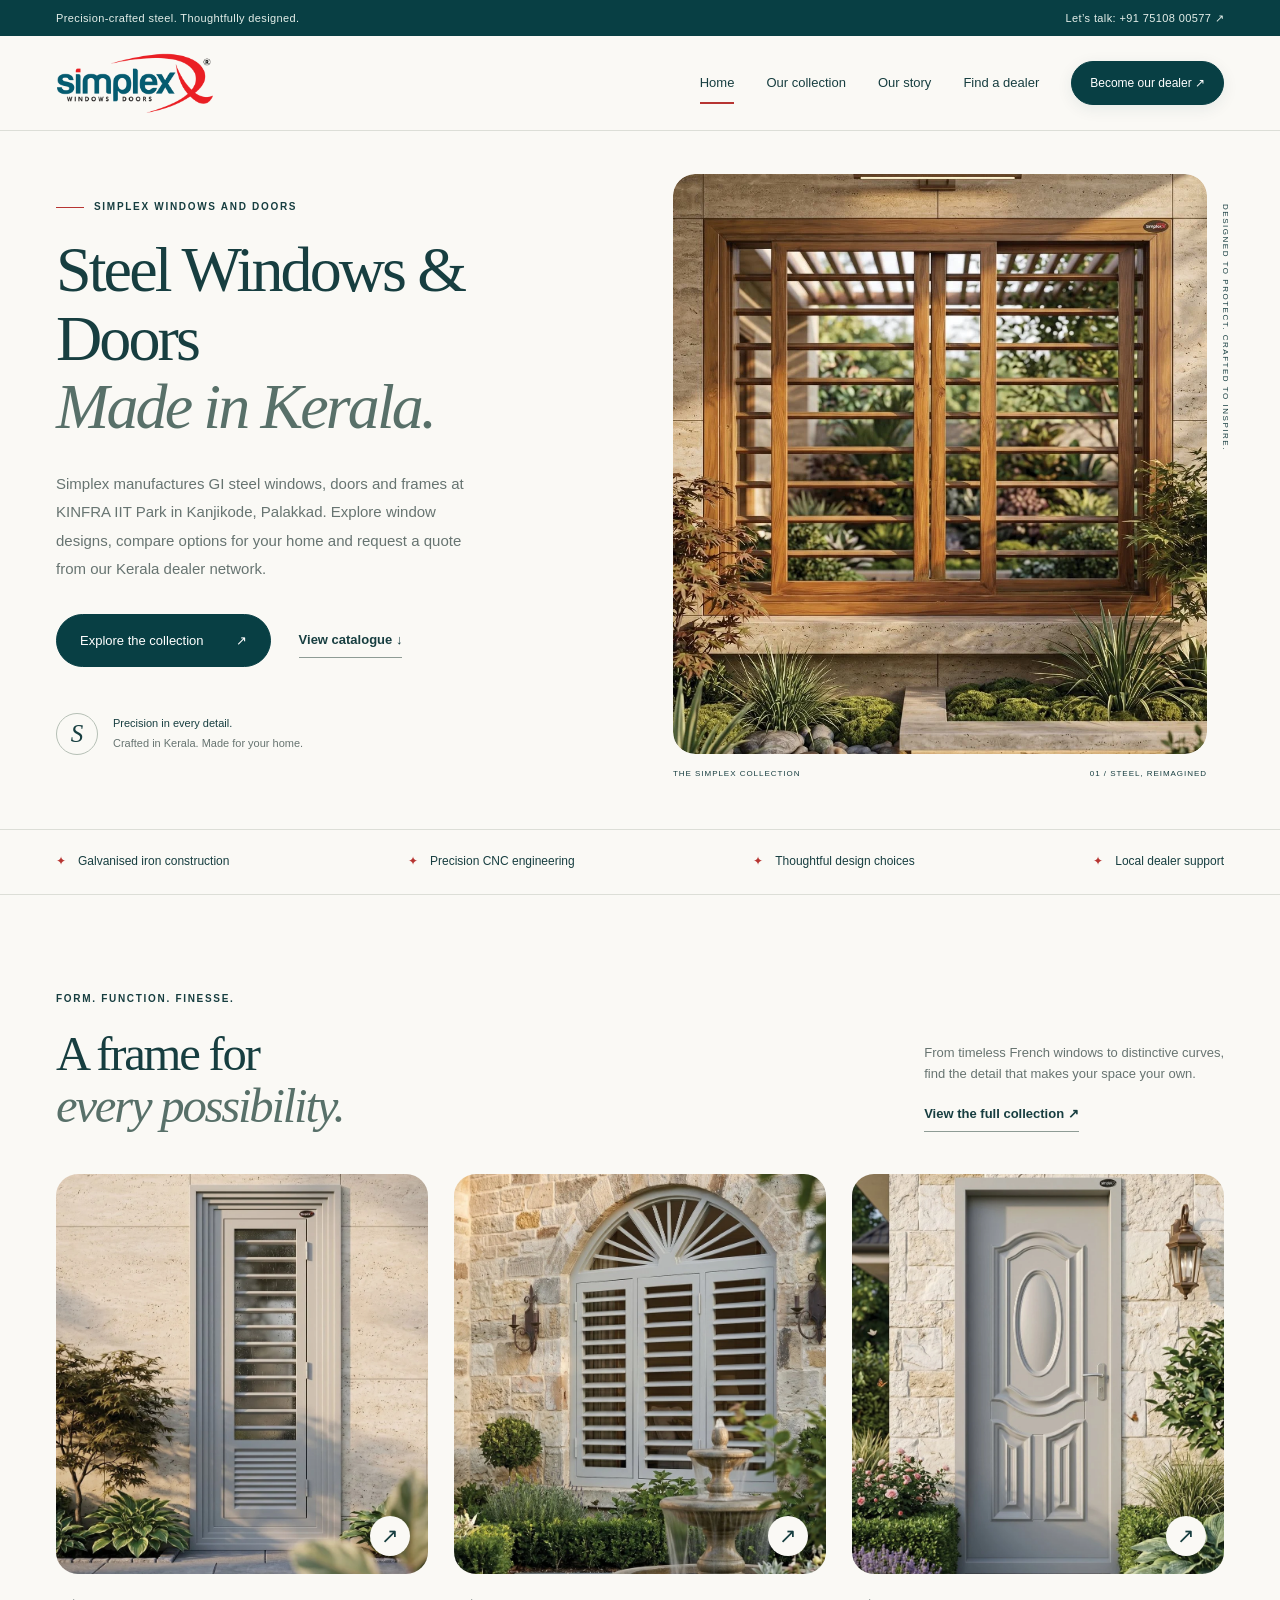
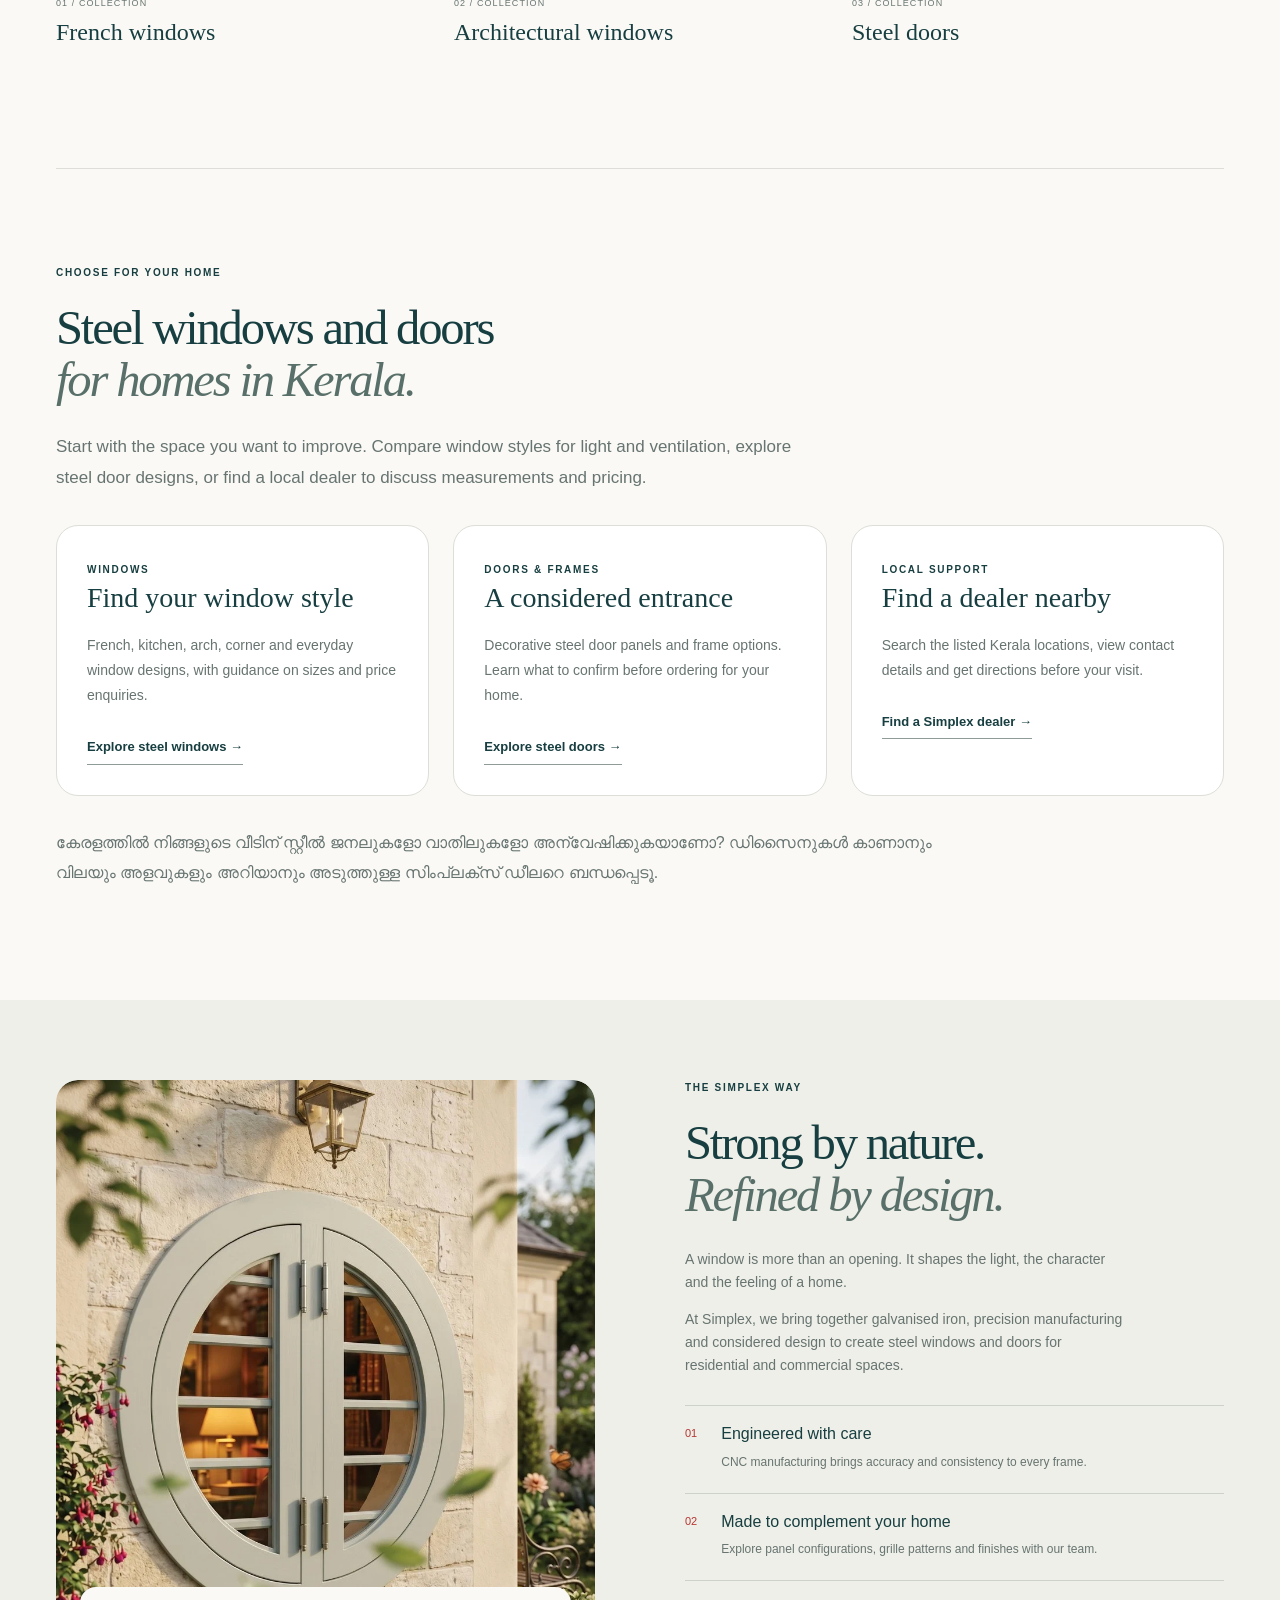
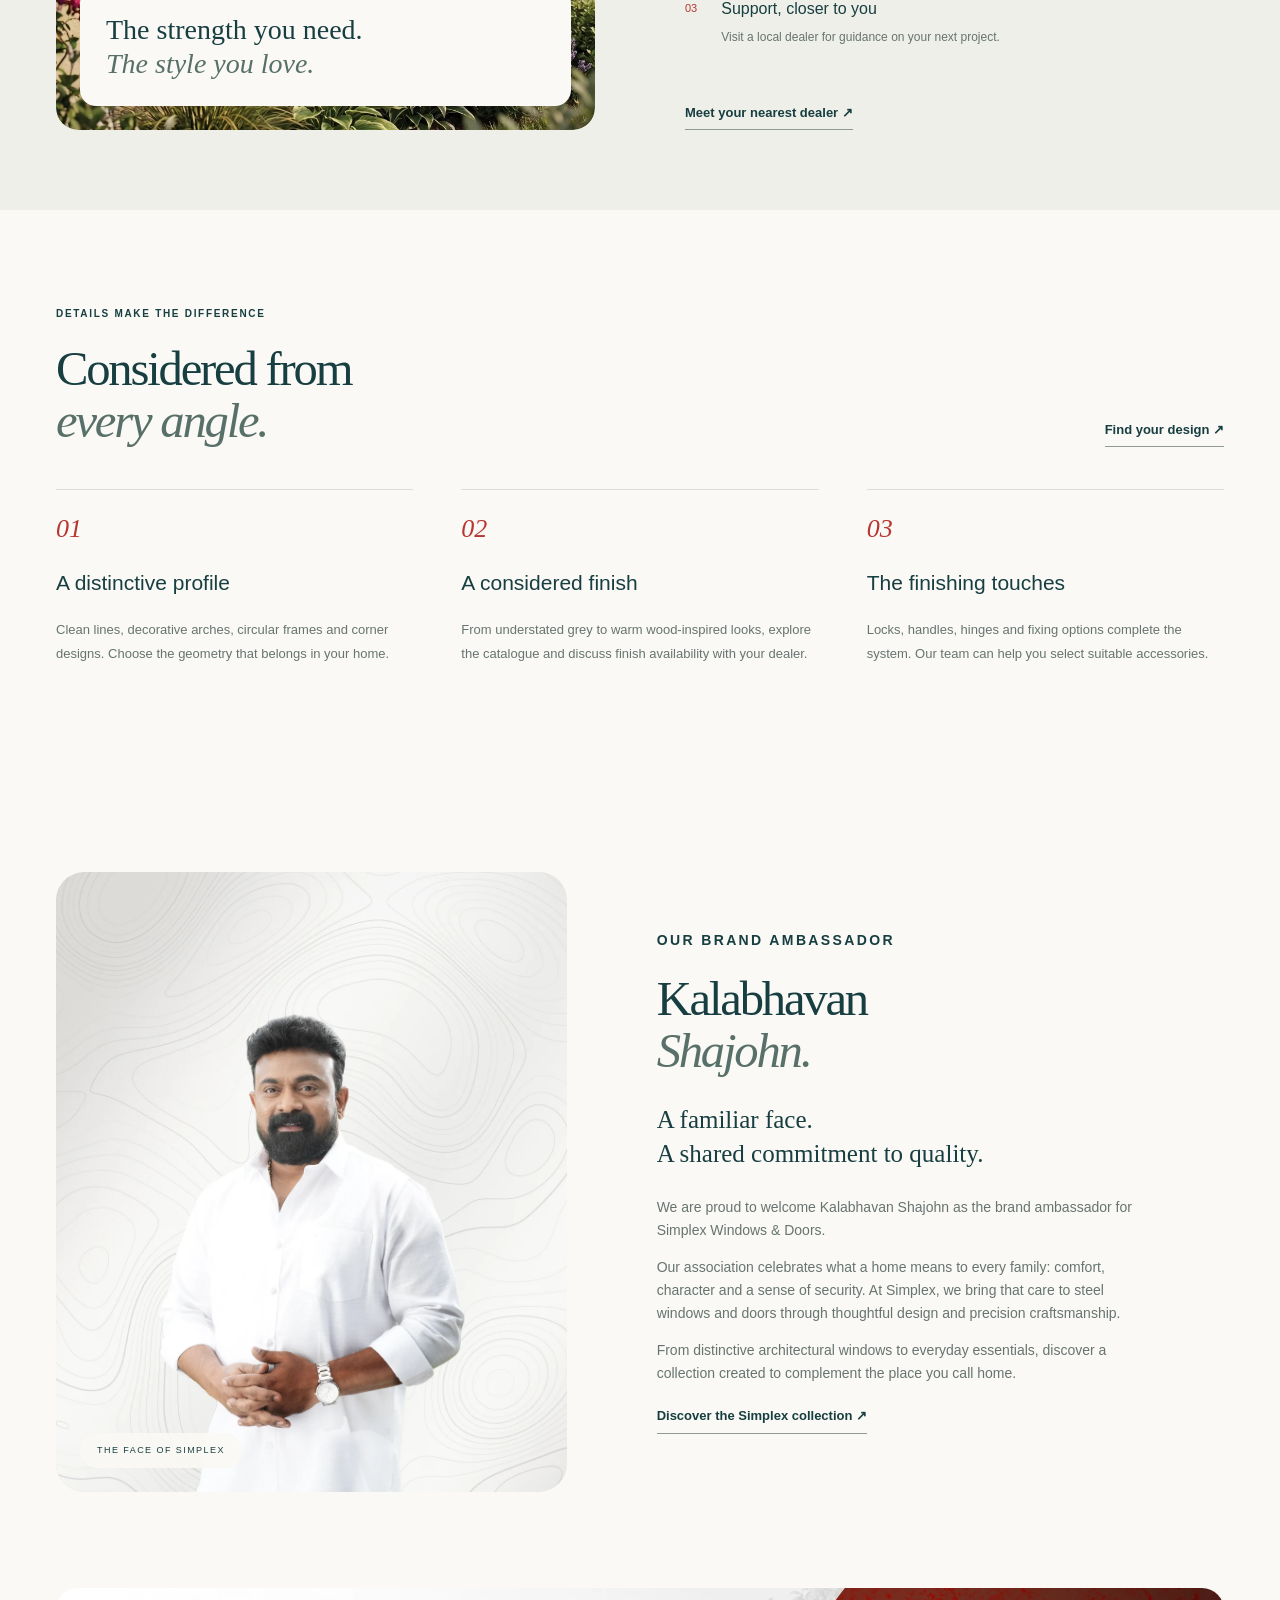
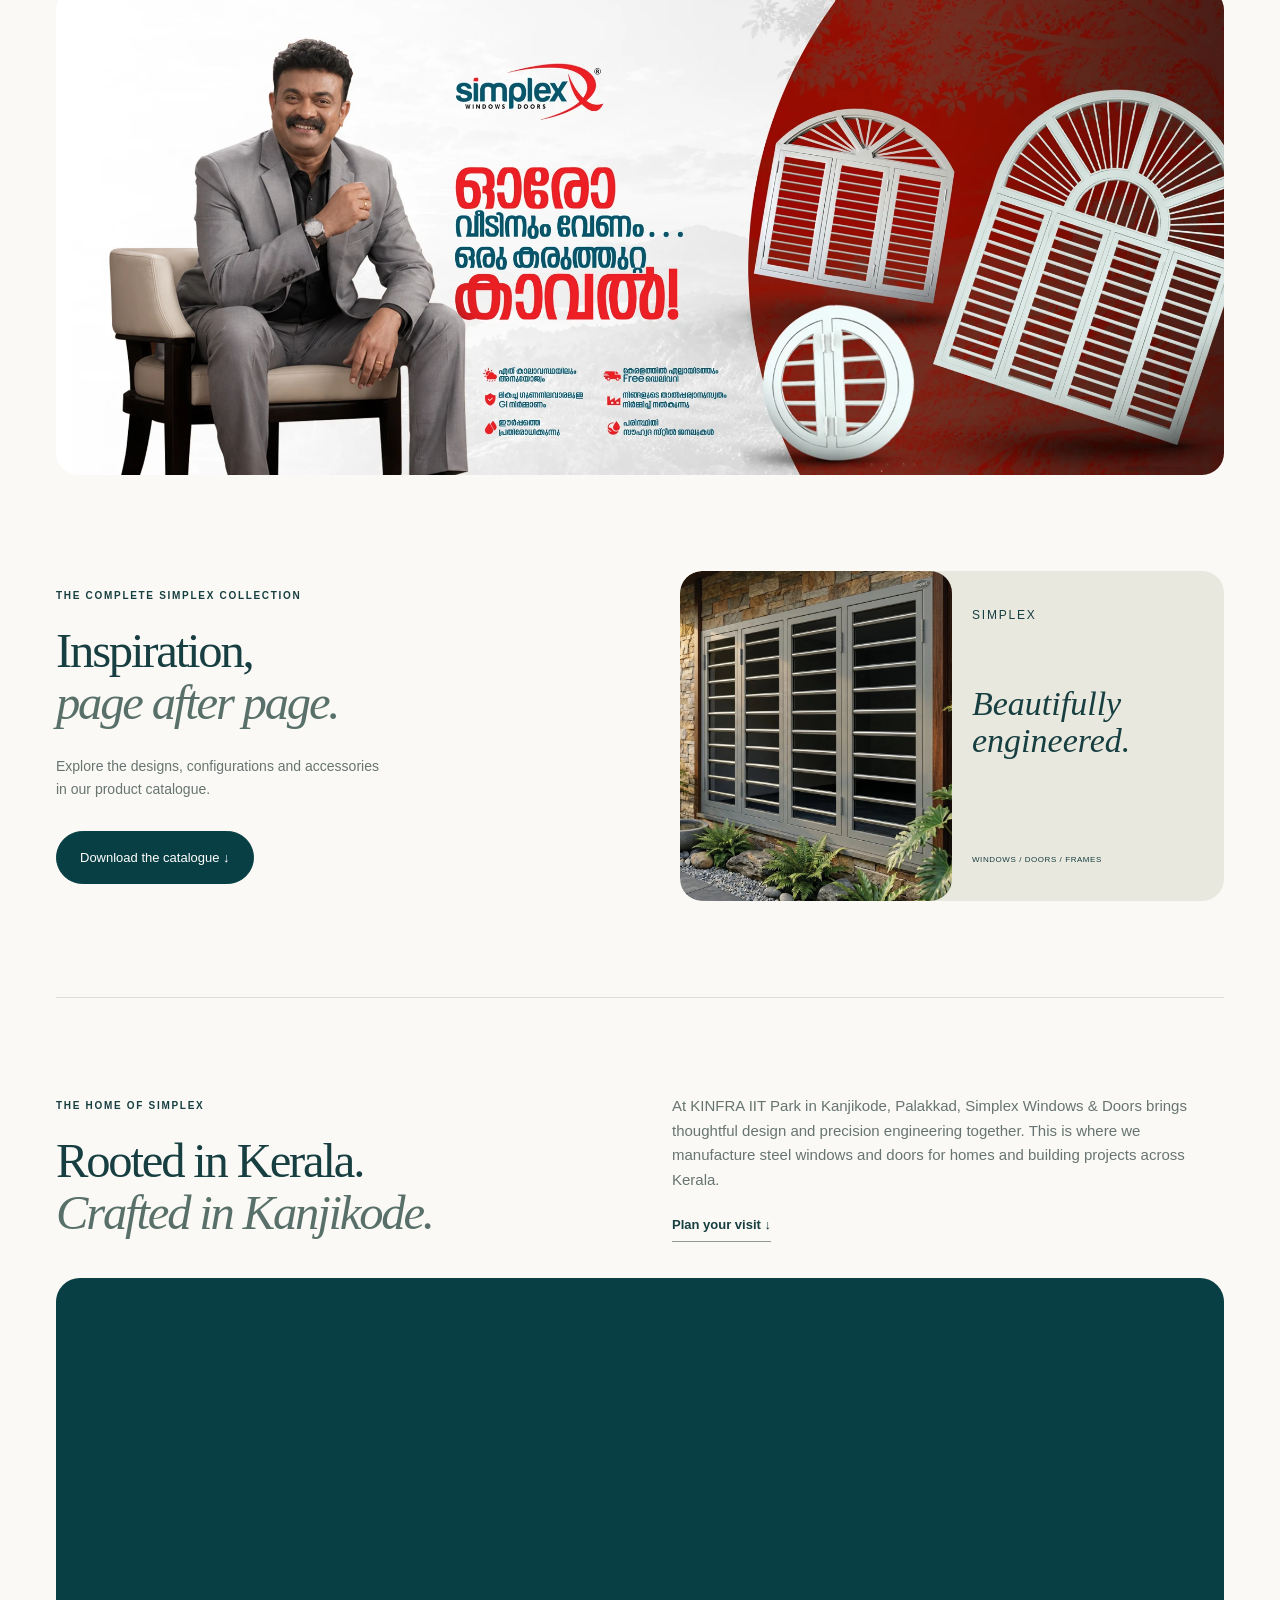
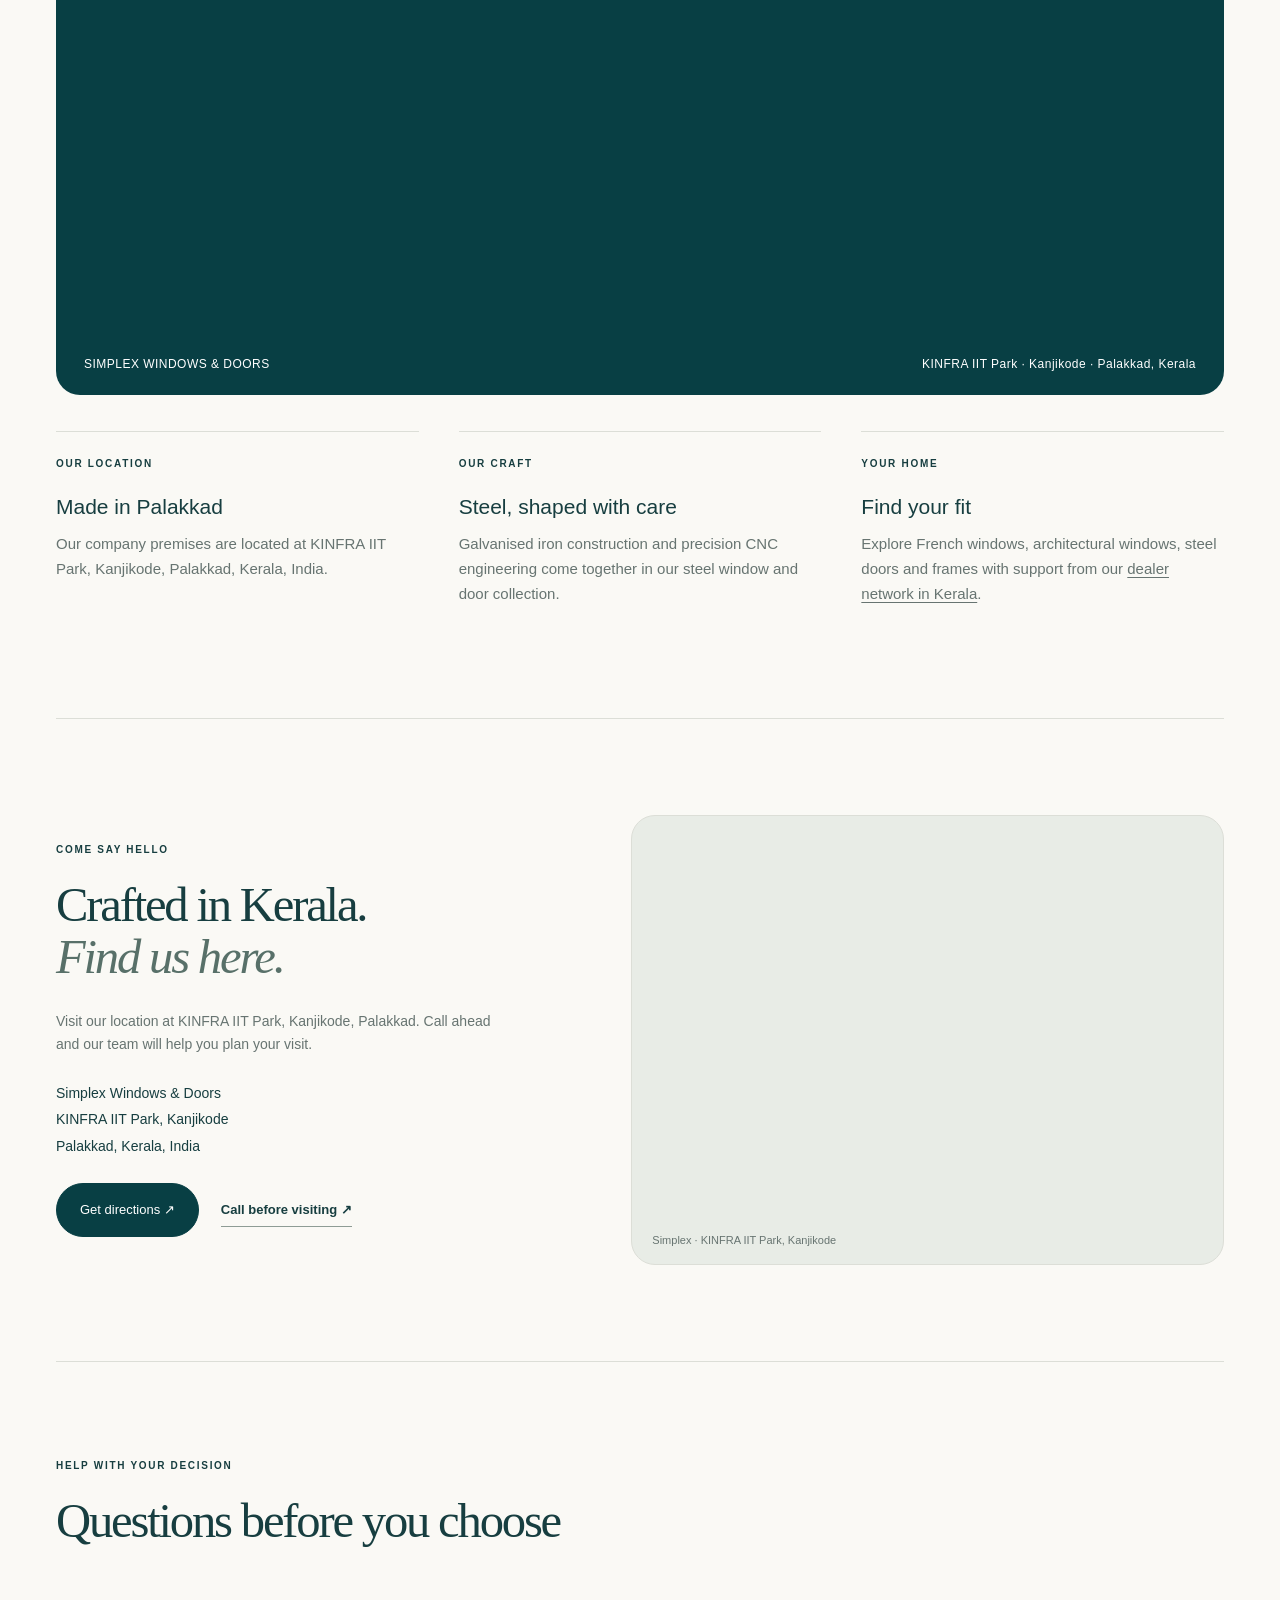
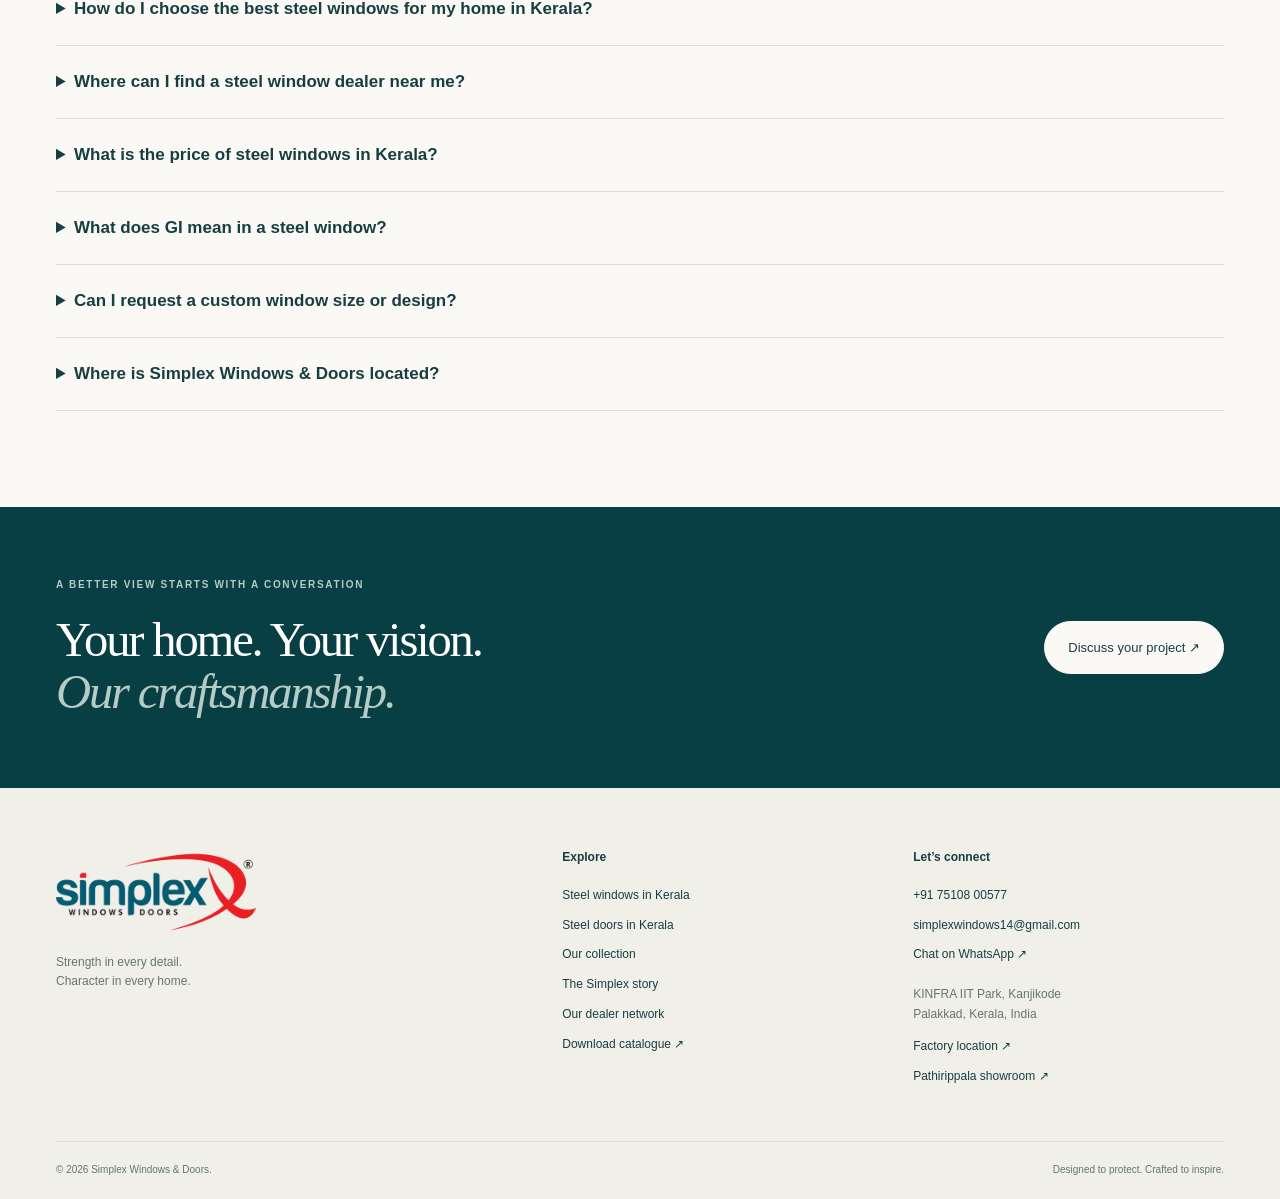
==== commit 6c151786: "Improve Kerala steel window guide, business identity, and search discovery" ====
--- a/index.html
+++ b/index.html
@@ -1,412 +1,428 @@
-
-<!doctype html>
-<html lang="en">
-  <head>
-    <meta charset="utf-8">
-    <meta name="viewport" content="width=device-width, initial-scale=1">
-    <meta name="theme-color" content="#073e43">
-    <title>No.1 Steel Window Manufacturers in Kerala : Simplex Windows and Doors</title>
-    <meta name="description" content="Explore Simplex steel windows, GI windows, doors and frames made in Kanjikode, Palakkad. Browse designs, request a quote and find a dealer in Kerala.">
-    <link rel="canonical" href="https://www.simplexwindow.com/">
-    <meta property="og:title" content="No.1 Steel Window Manufacturers in Kerala : Simplex Windows and Doors">
-    <meta property="og:description" content="Explore Simplex steel windows, GI windows, doors and frames made in Kanjikode, Palakkad. Browse designs, request a quote and find a dealer in Kerala.">
-    <meta property="og:type" content="website">
-    <meta property="og:image" content="https://www.simplexwindow.com/assets/collection/campaign.webp">
-    <meta name="robots" content="index, follow, max-image-preview:large">
-    <meta property="og:url" content="https://www.simplexwindow.com/">
-    <meta property="og:site_name" content="Simplex Windows &amp; Doors">
-    <meta property="og:locale" content="en_IN">
-    <meta name="twitter:card" content="summary_large_image">
-    <meta name="twitter:title" content="No.1 Steel Window Manufacturers in Kerala : Simplex Windows and Doors">
-    <meta name="twitter:description" content="Explore Simplex steel windows, GI windows, doors and frames made in Kanjikode, Palakkad. Browse designs, request a quote and find a dealer in Kerala.">
-    <meta name="twitter:image" content="https://www.simplexwindow.com/assets/collection/campaign.webp">
-    <link rel="icon" href="assets/LOGO.ico">
-    <link rel="stylesheet" href="assets/site.css?v=20261003-3">
-    <link rel="stylesheet" href="company.css?v=20261019-1">
-    <script src="assets/site.js?v=20261003-3" defer>
-    </script>
-      <link rel="stylesheet" href="assets/search-content.css?v=20261020-1">
-    <script type="application/ld+json">
-{
-  "@context": "https://schema.org",
-  "@graph": [
-    {
-      "@type": "LocalBusiness",
-      "@id": "https://www.simplexwindow.com/#organization",
-      "name": "Simplex Windows & Doors",
-      "url": "https://www.simplexwindow.com/",
-      "logo": "https://www.simplexwindow.com/assets/collection/logo.webp",
-      "image": "https://www.simplexwindow.com/simplex-factory-kanjikode.jpg",
-      "description": "Steel windows and doors manufacturer at KINFRA IIT Park, Kanjikode, Palakkad, Kerala.",
-      "telephone": "+917510800577",
-      "email": "simplexwindows14@gmail.com",
-      "address": {
-        "@type": "PostalAddress",
-        "streetAddress": "KINFRA IIT Park, Kanjikode",
-        "addressLocality": "Palakkad",
-        "addressRegion": "Kerala",
-        "addressCountry": "IN"
-      },
-      "areaServed": {
-        "@type": "State",
-        "name": "Kerala"
-      },
-      "hasMap": "https://maps.app.goo.gl/gfQ5o5R46YPv93cq8"
-    },
-    {
-      "@type": "WebSite",
-      "@id": "https://www.simplexwindow.com/#website",
-      "url": "https://www.simplexwindow.com/",
-      "name": "Simplex Windows & Doors",
-      "alternateName": "Simplex Windows and Doors",
-      "publisher": {
-        "@id": "https://www.simplexwindow.com/#organization"
-      },
-      "inLanguage": "en-IN"
-    },
-    {
-      "@type": "WebPage",
-      "@id": "https://www.simplexwindow.com/#webpage",
-      "url": "https://www.simplexwindow.com/",
-      "name": "No.1 Steel Window Manufacturers in Kerala : Simplex Windows and Doors",
-      "description": "Explore Simplex steel windows, GI windows, doors and frames made in Kanjikode, Palakkad. Browse designs, request a quote and find a dealer in Kerala.",
-      "isPartOf": {
-        "@id": "https://www.simplexwindow.com/#website"
-      },
-      "about": {
-        "@id": "https://www.simplexwindow.com/#organization"
-      },
-      "inLanguage": "en-IN"
-    }
-  ]
-}
-    </script>
-  </head>
-  <body>
-    <a class="skip" href="#main">Skip to content</a>
-    <div class="topbar">
-      <div class="container">
-        <span>Precision-crafted steel. Thoughtfully designed.</span>
-        <a href="tel:+917510800577">Let’s talk: +91 75108 00577 ↗</a>
-      </div>
-    </div>
-    <header class="site-header">
-      <div class="container nav-wrap">
-        <a class="brand" href="/" aria-label="Simplex home">
-          <img src="assets/collection/logo.webp" width="180" height="74" alt="Simplex Windows and Doors">
-        </a>
-        <button class="menu-toggle" aria-expanded="false" aria-controls="navigation">Menu <span aria-hidden="true">☰</span>
-        </button>
-        <nav id="navigation" aria-label="Main navigation">
-          <a href="/" aria-current="page">Home</a>
-          <a href="products.html">Our collection</a>
-          <a href="/#about">Our story</a>
-          <a href="franchises.html">Find a dealer</a>
-          <button class="button small dealer-nav" data-enquire="Dealership / franchise enquiry" data-dealer="true" aria-haspopup="dialog">Become our dealer ↗</button>
-        </nav>
-      </div>
-    </header>
-    <main id="main">
-      <section class="hero container">
-        <div class="hero-copy">
-          <p class="eyebrow">
-            <span class="line">
-            </span>SIMPLEX WINDOWS AND DOORS</p>
-          <h1>No. 1 Steel Windows & Doors<br><em> Manufacturer in Kerala</em></h1>
-          <p class="hero-desc">Looking for the best steel windows and doors in Kerala? Simplex, a leading GI steel windows, doors & frames manufacturer in Palakkad, offers premium custom designs..</p>
-          <div class="hero-actions">
-            <a class="button" href="products.html">Explore the collection <span>↗</span>
-            </a>
-            <a class="text-link" href="assets/simplex-catalogue.pdf" download>View catalogue ↓</a>
-          </div>
-          <div class="hero-foot">
-            <span class="seal">S</span>
-            <p>
-              <strong>Precision in every detail.</strong>
-              <br>Crafted in Kerala. Made for your home.</p>
-          </div>
-        </div>
-        <div class="hero-visual">
-          <img class="hero-photo" src="assets/collection/hero.webp" alt="Wood-finish Simplex steel window set in a warm stone facade surrounded by greenery" width="940" height="1160" fetchpriority="high">
-          <div class="photo-caption">
-            <span>THE SIMPLEX COLLECTION</span>
-            <span>01 / STEEL, REIMAGINED</span>
-          </div>
-          <span class="vertical-label">DESIGNED TO PROTECT. CRAFTED TO INSPIRE.</span>
-        </div>
-      </section>
-      <div class="qualities">
-        <div class="container">
-          <span>Galvanised iron construction</span>
-          <span>Precision CNC engineering</span>
-          <span>Thoughtful design choices</span>
-          <span>Local dealer support</span>
-        </div>
-      </div>
-      <section class="section container" id="collection">
-        <div class="section-heading">
-          <div>
-            <p class="eyebrow">FORM. FUNCTION. FINESSE.</p>
-            <h2>A frame for<br>
-              <em>every possibility.</em>
-            </h2>
-          </div>
-          <div>
-            <p>From timeless French windows to distinctive curves,<br>find the detail that makes your space your own.</p>
-            <a class="text-link" href="products.html">View the full collection ↗</a>
-          </div>
-        </div>
-        <div class="collection-grid">
-          <a class="collection-card" href="products.html?category=French%20windows">
-            <div>
-              <img src="assets/collection/french.webp" alt="French windows from the Simplex catalogue" loading="lazy" width="700" height="900">
-              <span class="round-arrow">↗</span>
-            </div>
-            <p>
-              <span>01 / COLLECTION</span>
-            </p>
-            <h3>French windows</h3>
-          </a>
-          <a class="collection-card" href="products.html?category=Architectural%20windows">
-            <div>
-              <img src="assets/collection/arch.webp" alt="Architectural windows from the Simplex catalogue" loading="lazy" width="700" height="900">
-              <span class="round-arrow">↗</span>
-            </div>
-            <p>
-              <span>02 / COLLECTION</span>
-            </p>
-            <h3>Architectural windows</h3>
-          </a>
-          <a class="collection-card" href="products.html?category=Steel%20doors">
-            <div>
-              <img src="assets/collection/door.webp" alt="Steel doors from the Simplex catalogue" loading="lazy" width="700" height="900">
-              <span class="round-arrow">↗</span>
-            </div>
-            <p>
-              <span>03 / COLLECTION</span>
-            </p>
-            <h3>Steel doors</h3>
-          </a>
-        </div>
-      </section>
-<section class="section container search-overview" aria-labelledby="range-heading"><p class="eyebrow">CHOOSE FOR YOUR HOME</p><h2 id="range-heading">Steel windows and doors<br><em>for homes in Kerala.</em></h2><p class="search-lead">Start with the space you want to improve. Compare window styles for light and ventilation, explore steel door designs, or find a local dealer to discuss measurements and pricing.</p><div class="search-card-grid"><a class="search-card" href="steel-windows-kerala.html"><span class="eyebrow">WINDOWS</span><h3>Find your window style</h3><p>French, kitchen, arch, corner and everyday window designs, with guidance on sizes and price enquiries.</p><span class="text-link">Explore steel windows &rarr;</span></a><a class="search-card" href="steel-doors-kerala.html"><span class="eyebrow">DOORS &amp; FRAMES</span><h3>A considered entrance</h3><p>Decorative steel door panels and frame options. Learn what to confirm before ordering for your home.</p><span class="text-link">Explore steel doors &rarr;</span></a><a class="search-card" href="franchises.html"><span class="eyebrow">LOCAL SUPPORT</span><h3>Find a dealer nearby</h3><p>Search the listed Kerala locations, view contact details and get directions before your visit.</p><span class="text-link">Find a Simplex dealer &rarr;</span></a></div><p class="local-language" lang="ml">കേരളത്തിൽ നിങ്ങളുടെ വീടിന് സ്റ്റീൽ ജനലുകളോ വാതിലുകളോ അന്വേഷിക്കുകയാണോ? ഡിസൈനുകൾ കാണാനും വിലയും അളവുകളും അറിയാനും അടുത്തുള്ള സിംപ്ലക്സ് ഡീലറെ ബന്ധപ്പെടൂ.</p></section>
-      <section class="story" id="about">
-        <div class="container story-grid">
-          <div class="story-image">
-            <img src="assets/collection/round.webp" alt="Circular Simplex window in a landscaped stone exterior" loading="lazy" width="700" height="900">
-            <div class="story-note">The strength you need.<br>
-              <em>The style you love.</em>
-            </div>
-          </div>
-          <div class="story-copy">
-            <p class="eyebrow">THE SIMPLEX WAY</p>
-            <h2>Strong by nature.<br>
-              <em>Refined by design.</em>
-            </h2>
-            <p>A window is more than an opening. It shapes the light, the character and the feeling of a home.</p>
-            <p>At Simplex, we bring together galvanised iron, precision manufacturing and considered design to create steel windows and doors for residential and commercial spaces.</p>
-            <div class="values">
-              <div>
-                <span>01</span>
-                <div>
-                  <h3>Engineered with care</h3>
-                  <p>CNC manufacturing brings accuracy and consistency to every frame.</p>
-                </div>
-              </div>
-              <div>
-                <span>02</span>
-                <div>
-                  <h3>Made to complement your home</h3>
-                  <p>Explore panel configurations, grille patterns and finishes with our team.</p>
-                </div>
-              </div>
-              <div>
-                <span>03</span>
-                <div>
-                  <h3>Support, closer to you</h3>
-                  <p>Visit a local dealer for guidance on your next project.</p>
-                </div>
-              </div>
-            </div>
-            <a class="text-link" href="franchises.html">Meet your nearest dealer ↗</a>
-          </div>
-        </div>
-      </section>
-      <section class="section container">
-        <div class="section-heading">
-          <div>
-            <p class="eyebrow">DETAILS MAKE THE DIFFERENCE</p>
-            <h2>Considered from<br>
-              <em>every angle.</em>
-            </h2>
-          </div>
-          <a class="text-link" href="products.html">Find your design ↗</a>
-        </div>
-        <div class="detail-grid">
-          <div>
-            <span class="detail-number">01</span>
-            <h3>A distinctive profile</h3>
-            <p>Clean lines, decorative arches, circular frames and corner designs. Choose the geometry that belongs in your home.</p>
-          </div>
-          <div>
-            <span class="detail-number">02</span>
-            <h3>A considered finish</h3>
-            <p>From understated grey to warm wood-inspired looks, explore the catalogue and discuss finish availability with your dealer.</p>
-          </div>
-          <div>
-            <span class="detail-number">03</span>
-            <h3>The finishing touches</h3>
-            <p>Locks, handles, hinges and fixing options complete the system. Our team can help you select suitable accessories.</p>
-          </div>
-        </div>
-      </section>
-
-      <section class="section container ambassador" id="brand-ambassador" aria-labelledby="ambassador-title">
-        <div class="ambassador-portrait">
-          <img src="assets/collection/brand-ambassador.webp" alt="Kalabhavan Shajohn, brand ambassador for Simplex Windows and Doors" width="1080" height="1350" loading="lazy">
-          <span class="portrait-label">THE FACE OF SIMPLEX</span>
-        </div>
-        <div class="ambassador-copy">
-          <p class="eyebrow">OUR BRAND AMBASSADOR</p>
-          <h2 id="ambassador-title">Kalabhavan<br><em>Shajohn.</em></h2>
-          <p class="ambassador-lead">A familiar face.<br>A shared commitment to quality.</p>
-          <p>We are proud to welcome Kalabhavan Shajohn as the brand ambassador for Simplex Windows &amp; Doors.</p>
-          <p>Our association celebrates what a home means to every family: comfort, character and a sense of security. At Simplex, we bring that care to steel windows and doors through thoughtful design and precision craftsmanship.</p>
-          <p>From distinctive architectural windows to everyday essentials, discover a collection created to complement the place you call home.</p>
-          <a class="text-link" href="products.html">Discover the Simplex collection ↗</a>
-        </div>
-      </section>
-      <section class="campaign container">
-        <img src="assets/collection/campaign.webp" alt="Simplex campaign featuring steel arch and round windows, with Malayalam brand messaging" loading="lazy" width="2200" height="917">
-      </section>
-      <section class="section container catalogue-section">
-        <div>
-          <p class="eyebrow">THE COMPLETE SIMPLEX COLLECTION</p>
-          <h2>Inspiration,<br>
-            <em>page after page.</em>
-          </h2>
-          <p>Explore the designs, configurations and accessories<br>in our product catalogue.</p>
-          <a class="button" href="assets/simplex-catalogue.pdf" download>Download the catalogue ↓</a>
-        </div>
-        <div class="catalogue-preview">
-          <img src="assets/collection/corner.webp" alt="Simplex corner window design" loading="lazy" width="700" height="900">
-          <div>
-            <span>SIMPLEX</span>
-            <p>Beautifully<br>engineered.</p>
-            <small>WINDOWS / DOORS / FRAMES</small>
-          </div>
-        </div>
-      </section>
-
-      <section class="section container factory-section" id="factory" aria-labelledby="factory-title">
-        <div class="factory-heading">
-          <div><p class="eyebrow">THE HOME OF SIMPLEX</p><h2 id="factory-title">Rooted in Kerala.<br><em>Crafted in Kanjikode.</em></h2></div>
-          <div class="factory-intro"><p>At KINFRA IIT Park in Kanjikode, Palakkad, Simplex Windows &amp; Doors brings thoughtful design and precision engineering together. This is where we manufacture steel windows and doors for homes and building projects across Kerala.</p><a class="text-link" href="#visit">Plan your visit &darr;</a></div>
-        </div>
-        <figure class="factory-photo">
-          <img src="simplex-factory-kanjikode.jpg" alt="Drone view of the Simplex Windows and Doors company premises at KINFRA IIT Park, Kanjikode, Palakkad, Kerala" width="2048" height="1152" loading="lazy" decoding="async">
-          <figcaption><span>SIMPLEX WINDOWS &amp; DOORS</span><span>KINFRA IIT Park &middot; Kanjikode &middot; Palakkad, Kerala</span></figcaption>
-        </figure>
-        <div class="factory-details">
-          <div><p class="eyebrow">OUR LOCATION</p><h3>Made in Palakkad</h3><p>Our company premises are located at KINFRA IIT Park, Kanjikode, Palakkad, Kerala, India.</p></div>
-          <div><p class="eyebrow">OUR CRAFT</p><h3>Steel, shaped with care</h3><p>Galvanised iron construction and precision CNC engineering come together in our steel window and door collection.</p></div>
-          <div><p class="eyebrow">YOUR HOME</p><h3>Find your fit</h3><p>Explore French windows, architectural windows, steel doors and frames with support from our <a href="franchises.html">dealer network in Kerala</a>.</p></div>
-        </div>
-      </section>
-
-      <section class="section container location-section" id="visit" aria-labelledby="visit-title">
-        <div class="location-copy">
-          <p class="eyebrow">COME SAY HELLO</p>
-          <h2 id="visit-title">Crafted in Kerala.<br><em>Find us here.</em></h2>
-          <p>Visit our location at KINFRA IIT Park, Kanjikode, Palakkad. Call ahead and our team will help you plan your visit.</p>
-          <address>Simplex Windows &amp; Doors<br>KINFRA IIT Park, Kanjikode<br>Palakkad, Kerala, India</address>
-          <div class="location-actions"><a class="button" href="https://maps.app.goo.gl/gfQ5o5R46YPv93cq8" target="_blank" rel="noopener noreferrer">Get directions ↗</a><a class="text-link" href="tel:+917510800577">Call before visiting ↗</a></div>
-        </div>
-        <div class="map-frame"><iframe title="Simplex location at KINFRA IIT Park, Kanjikode" src="https://www.google.com/maps/embed?pb=!1m18!1m12!1m3!1d3582.613387076174!2d76.78379369999999!3d10.777542499999997!2m3!1f0!2f0!3f0!3m2!1i1024!2i768!4f13.1!3m3!1m2!1s0x3ba86b07a4b2722d%3A0x6802ab609a1ba20c!2sSIMPLEX%20ROOFING%20SOLUTIONS!5e1!3m2!1sen!2sin!4v1791030877705!5m2!1sen!2sin" width="600" height="450" allowfullscreen loading="lazy" referrerpolicy="strict-origin-when-cross-origin"></iframe><p>Simplex · KINFRA IIT Park, Kanjikode</p></div>
-      </section>
-<section class="section container buyer-faq"><p class="eyebrow">HELP WITH YOUR DECISION</p><h2>Questions before you choose</h2><details><summary>How do I choose the best steel windows for my home in Kerala?</summary><div><p>Compare the material specification, opening style, ventilation, finish, hardware and written warranty terms. Ask how the quoted window will fit your wall opening and what installation involves. The best choice depends on your room, budget and site conditions; our dealer can help you compare the available Simplex designs.</p></div></details><details><summary>Where can I find a steel window dealer near me?</summary><div><p>Use our <a href="franchises.html">dealer finder</a> to search your town or dealer name. The current directory includes locations in Palakkad, Thrissur and Thiruvananthapuram. Call before visiting to confirm opening times and the designs on display. For another location in Kerala, call <a href="tel:+917510800577">+91 75108 00577</a> for assistance.</p></div></details><details><summary>What is the price of steel windows in Kerala?</summary><div><p>A quote depends on the dimensions, number of panels, design, finish and selected accessories. Share your opening measurements, quantity, project location and preferred design with Simplex. Request an itemised quote that identifies any delivery, installation and tax charges; this site does not publish a fixed price list.</p></div></details><details><summary>What does GI mean in a steel window?</summary><div><p>GI stands for galvanised iron. Simplex uses galvanised iron construction in its window range. When comparing options, ask for the material, finish and maintenance requirements of the specific model you intend to order.</p></div></details><details><summary>Can I request a custom window size or design?</summary><div><p>Share the width, height, opening direction and a reference photo or drawing with our team. We will help you check which dimensions, configurations and finishes are available for your chosen design before you order.</p></div></details><details><summary>Where is Simplex Windows &amp; Doors located?</summary><div><p>Our company premises are at KINFRA IIT Park, Kanjikode, Palakkad, Kerala, India. <a href="/#visit">See our location and directions</a>, and call ahead to plan a visit.</p></div></details></section>
-      <section class="cta">
-        <div class="container">
-          <div>
-            <p class="eyebrow">A BETTER VIEW STARTS WITH A CONVERSATION</p>
-            <h2>Your home. Your vision.<br>
-              <em>Our craftsmanship.</em>
-            </h2>
-          </div>
-          <button class="button light" data-enquire="General enquiry">Discuss your project ↗</button>
-        </div>
-      </section>
-    </main>
-    <footer>
-      <div class="container footer-grid">
-        <div>
-          <a class="footer-brand" href="/" aria-label="Simplex Windows and Doors home"><img src="assets/collection/logo.webp" alt="Simplex Windows and Doors" width="200" height="83" loading="lazy"></a>
-          <p>Strength in every detail.<br>Character in every home.</p>
-        </div>
-        <div>
-          <h3>Explore</h3>
-          <a href="steel-windows-kerala.html">Steel windows in Kerala</a>
-          <a href="steel-doors-kerala.html">Steel doors in Kerala</a>
-          <a href="products.html">Our collection</a>
-          <a href="/#about">The Simplex story</a>
-          <a href="franchises.html">Our dealer network</a>
-          <a href="assets/simplex-catalogue.pdf" download>Download catalogue ↗</a>
-        </div>
-        <div>
-          <h3>Let’s connect</h3>
-          <a href="tel:+917510800577">+91 75108 00577</a>
-          <a href="mailto:simplexwindows14@gmail.com">simplexwindows14@gmail.com</a>
-          <a href="https://wa.link/3ytl2k" target="_blank" rel="noopener noreferrer">Chat on WhatsApp ↗</a>
-          <p>KINFRA IIT Park, Kanjikode<br>Palakkad, Kerala, India</p><a href="/#visit">Find us on the map ↗</a>
-        </div>
-      </div>
-      <div class="container footer-bottom">
-        <span>© 2026 Simplex Windows & Doors.</span>
-        <span>Designed to protect. Crafted to inspire.</span>
-      </div>
-    </footer>
-    <dialog id="enquiry" aria-labelledby="enquiry-title">
-      <button class="close" aria-label="Close enquiry">×</button>
-      <p class="eyebrow">YOUR NEXT PROJECT STARTS HERE</p>
-      <h2 id="enquiry-title">Let’s make it<br>
-        <em>beautifully yours.</em>
-      </h2>
-      <p>Tell us a little about your project. Our team will help you explore the right design.</p>
-      
-      <section id="dealer-opportunity" class="dealer-opportunity" hidden aria-label="Dealership opportunities">
-        <p>Bring Simplex windows and doors to your local market. If you run a building-materials business, showroom or are exploring a new dealership, let’s discuss the opportunity in your area.</p>
-        <div class="opportunity-grid">
-          <div><span>01</span><h3>A versatile collection</h3><p>Explore steel windows, French windows, doors and frames for residential and commercial projects.</p></div>
-          <div><span>02</span><h3>A local connection</h3><p>Help homeowners, builders and architects discover designs that suit their spaces.</p></div>
-          <div><span>03</span><h3>A conversation about growth</h3><p>Discuss product availability, your proposed territory and dealership requirements directly with our team.</p></div>
-        </div>
-        <div class="partnership-contact"><div><p class="eyebrow">LET’S TALK BUSINESS</p><a class="partnership-phone" href="tel:+917510800577">+91 75108 00577 ↗</a><a href="mailto:simplexwindows14@gmail.com">simplexwindows14@gmail.com</a></div><div class="eyebrow">CONNECT WITH OUR TEAM</div><div><p>KINFRA IIT Park, Kanjikode<br>Palakkad, Kerala, India</p><a class="text-link" href="https://maps.app.goo.gl/gfQ5o5R46YPv93cq8" target="_blank" rel="noopener noreferrer">Get directions ↗</a></div></div>
-        <p class="opportunity-note">Share your proposed location below. Territory availability, commercial terms and any investment requirements will be discussed with the Simplex team.</p>
-        <h3 class="application-heading">Tell us about your business</h3>
-      </section>
-      <form id="enquiry-form" action="https://formsubmit.co/simplexwindows14@gmail.com" method="POST">
-        <input type="hidden" name="_subject" value="Simplex website project enquiry">
-        <input type="text" name="_honey" class="honeypot" tabindex="-1" aria-hidden="true">
-        <label>Interested in<input id="interested-product" name="interested_product" readonly>
-        </label>
-        <div class="form-row">
-          <label>Your name<input name="name" autocomplete="name" required maxlength="100">
-          </label>
-          <label>Phone number<input name="phone" type="tel" autocomplete="tel" required pattern="[+0-9() .-]{7,20}" title="Enter a phone number with 7 to 20 characters">
-          </label>
-        </div>
-        <label><span id="location-label">Project location</span><input name="location" autocomplete="address-level2" required maxlength="180" placeholder="Town or city">
-        </label>
-        <label>Tell us more <span>(optional)</span>
-          <textarea name="message" rows="3" maxlength="3000" placeholder="Product, quantity, dimensions or preferred callback time"></textarea>
-        </label>
-        <p class="form-note">By submitting, you agree that Simplex may contact you about this enquiry. Your details are sent securely through FormSubmit to the Simplex team.</p>
-        <button class="button" type="submit">Request a callback ↗</button>
-        <p id="form-status" role="status" aria-live="polite">
-        </p>
-      </form>
-      <div class="dialog-contact">Prefer to talk? <a href="tel:+917510800577">Call +91 75108 00577</a>
-      </div>
-    </dialog>
-  </body>
-</html>
+
+<!doctype html>
+<html lang="en">
+  <head>
+    <script>if (location.pathname === "/index.html") location.replace("/" + location.search + location.hash);</script>
+    <meta charset="utf-8">
+    <meta name="viewport" content="width=device-width, initial-scale=1">
+    <meta name="theme-color" content="#073e43">
+    <title>Steel Window Manufacturer in Kerala | Simplex Windows & Doors</title>
+    <meta name="description" content="Explore Simplex steel windows, GI windows, doors and frames made in Kanjikode, Palakkad. Browse designs, request a quote and find a dealer in Kerala.">
+    <link rel="canonical" href="https://www.simplexwindow.com/">
+    <meta property="og:title" content="Steel Window Manufacturer in Kerala | Simplex Windows & Doors">
+    <meta property="og:description" content="Explore Simplex steel windows, GI windows, doors and frames made in Kanjikode, Palakkad. Browse designs, request a quote and find a dealer in Kerala.">
+    <meta property="og:type" content="website">
+    <meta property="og:image:width" content="2200">
+    <meta property="og:image:height" content="917">
+    <meta property="og:image:alt" content="Simplex steel window designs from the Kerala collection">
+    <meta property="og:image" content="https://www.simplexwindow.com/assets/collection/campaign.webp">
+    <meta name="robots" content="index, follow, max-image-preview:large, max-snippet:-1, max-video-preview:-1">
+    <meta property="og:url" content="https://www.simplexwindow.com/">
+    <meta property="og:site_name" content="Simplex Windows &amp; Doors">
+    <meta property="og:locale" content="en_IN">
+    <meta name="twitter:card" content="summary_large_image">
+    <meta name="twitter:title" content="Steel Window Manufacturer in Kerala | Simplex Windows & Doors">
+    <meta name="twitter:description" content="Explore Simplex steel windows, GI windows, doors and frames made in Kanjikode, Palakkad. Browse designs, request a quote and find a dealer in Kerala.">
+    <meta name="twitter:image" content="https://www.simplexwindow.com/assets/collection/campaign.webp">
+    <link rel="icon" href="/assets/LOGO.ico">
+    <link rel="stylesheet" href="/assets/site.css?v=20261022-seo">
+    <link rel="stylesheet" href="/company.css?v=20261019-1">
+    <script src="/assets/site.js?v=20261022-clean2" defer>
+    </script>
+      <link rel="stylesheet" href="/assets/search-content.css?v=20261022-seo">
+    <script type="application/ld+json">
+{
+  "@context": "https://schema.org",
+  "@graph": [
+    {
+      "@type": "LocalBusiness",
+      "@id": "https://www.simplexwindow.com/#organization",
+      "name": "Simplex Windows & Doors",
+      "url": "https://www.simplexwindow.com/",
+      "logo": "https://www.simplexwindow.com/assets/collection/logo.webp",
+      "image": "https://www.simplexwindow.com/assets/collection/factory-1440.webp",
+      "description": "Steel windows and doors manufacturer at KINFRA IIT Park, Kanjikode, Palakkad, Kerala.",
+      "telephone": "+917510800577",
+      "email": "simplexwindows14@gmail.com",
+      "address": {
+        "@type": "PostalAddress",
+        "streetAddress": "KINFRA IIT Park, Kanjikode",
+        "addressLocality": "Palakkad",
+        "addressRegion": "Kerala",
+        "addressCountry": "IN"
+      },
+      "areaServed": {
+        "@type": "State",
+        "name": "Kerala"
+      },
+      "hasMap": "https://maps.app.goo.gl/gfQ5o5R46YPv93cq8",
+      "alternateName": "Simplex Windows and Doors",
+      "contactPoint": {
+        "@type": "ContactPoint",
+        "telephone": "+917510800577",
+        "contactType": "sales",
+        "areaServed": "IN"
+      },
+      "sameAs": [
+        "https://www.facebook.com/simplexindows",
+        "https://www.instagram.com/simplexwindows/",
+        "https://www.youtube.com/channel/UCxF4FeKu5bW6sfbakyXxy0A"
+      ]
+    },
+    {
+      "@type": "WebSite",
+      "@id": "https://www.simplexwindow.com/#website",
+      "url": "https://www.simplexwindow.com/",
+      "name": "Simplex Windows & Doors",
+      "alternateName": "Simplex Windows and Doors",
+      "publisher": {
+        "@id": "https://www.simplexwindow.com/#organization"
+      },
+      "inLanguage": "en-IN"
+    },
+    {
+      "@type": "WebPage",
+      "@id": "https://www.simplexwindow.com/#webpage",
+      "url": "https://www.simplexwindow.com/",
+      "name": "Steel Window Manufacturer in Kerala | Simplex Windows & Doors",
+      "description": "Explore Simplex steel windows, GI windows, doors and frames made in Kanjikode, Palakkad. Browse designs, request a quote and find a dealer in Kerala.",
+      "isPartOf": {
+        "@id": "https://www.simplexwindow.com/#website"
+      },
+      "about": {
+        "@id": "https://www.simplexwindow.com/#organization"
+      },
+      "inLanguage": "en-IN"
+    }
+  ]
+}
+    </script>
+  </head>
+  <body>
+    <a class="skip" href="#main">Skip to content</a>
+    <div class="topbar">
+      <div class="container">
+        <span>Precision-crafted steel. Thoughtfully designed.</span>
+        <a href="tel:+917510800577">Let’s talk: +91 75108 00577 ↗</a>
+      </div>
+    </div>
+    <header class="site-header">
+      <div class="container nav-wrap">
+        <a class="brand" href="/" aria-label="Simplex home">
+          <img src="/assets/collection/logo.webp" width="180" height="74" alt="Simplex Windows and Doors">
+        </a>
+        <button class="menu-toggle" aria-expanded="false" aria-controls="navigation">Menu <span aria-hidden="true">☰</span>
+        </button>
+        <nav id="navigation" aria-label="Main navigation">
+          <a href="/" aria-current="page">Home</a>
+          <a href="/products/">Our collection</a>
+          <a href="/#about">Our story</a>
+          <a href="/franchises/">Find a dealer</a>
+          <button class="button small dealer-nav" data-enquire="Dealership / franchise enquiry" data-dealer="true" aria-haspopup="dialog">Become our dealer ↗</button>
+        </nav>
+      </div>
+    </header>
+    <main id="main">
+      <section class="hero container">
+        <div class="hero-copy">
+          <p class="eyebrow">
+            <span class="line">
+            </span>SIMPLEX WINDOWS AND DOORS</p>
+          <h1>Steel Windows &amp; Doors<br><em>Made in Kerala.</em></h1>
+          <p class="hero-desc">Simplex manufactures GI steel windows, doors and frames at KINFRA IIT Park in Kanjikode, Palakkad. Explore window designs, compare options for your home and request a quote from our Kerala dealer network.</p>
+          <div class="hero-actions">
+            <a class="button" href="/products/">Explore the collection <span>↗</span>
+            </a>
+            <a class="text-link" href="/assets/simplex-catalogue.pdf" download>View catalogue ↓</a>
+          </div>
+          <div class="hero-foot">
+            <span class="seal">S</span>
+            <p>
+              <strong>Precision in every detail.</strong>
+              <br>Crafted in Kerala. Made for your home.</p>
+          </div>
+        </div>
+        <div class="hero-visual">
+          <img class="hero-photo" src="/assets/collection/hero.webp" alt="Wood-finish Simplex steel window set in a warm stone facade surrounded by greenery" width="940" height="1160" fetchpriority="high">
+          <div class="photo-caption">
+            <span>THE SIMPLEX COLLECTION</span>
+            <span>01 / STEEL, REIMAGINED</span>
+          </div>
+          <span class="vertical-label">DESIGNED TO PROTECT. CRAFTED TO INSPIRE.</span>
+        </div>
+      </section>
+      <div class="qualities">
+        <div class="container">
+          <span>Galvanised iron construction</span>
+          <span>Precision CNC engineering</span>
+          <span>Thoughtful design choices</span>
+          <span>Local dealer support</span>
+        </div>
+      </div>
+      <section class="section container" id="collection">
+        <div class="section-heading">
+          <div>
+            <p class="eyebrow">FORM. FUNCTION. FINESSE.</p>
+            <h2>A frame for<br>
+              <em>every possibility.</em>
+            </h2>
+          </div>
+          <div>
+            <p>From timeless French windows to distinctive curves,<br>find the detail that makes your space your own.</p>
+            <a class="text-link" href="/products/">View the full collection ↗</a>
+          </div>
+        </div>
+        <div class="collection-grid">
+          <a class="collection-card" href="/products/?category=French%20windows">
+            <div>
+              <img src="/assets/collection/french.webp" alt="French windows from the Simplex catalogue" loading="lazy" width="700" height="900">
+              <span class="round-arrow">↗</span>
+            </div>
+            <p>
+              <span>01 / COLLECTION</span>
+            </p>
+            <h3>French windows</h3>
+          </a>
+          <a class="collection-card" href="/products/?category=Architectural%20windows">
+            <div>
+              <img src="/assets/collection/arch.webp" alt="Architectural windows from the Simplex catalogue" loading="lazy" width="700" height="900">
+              <span class="round-arrow">↗</span>
+            </div>
+            <p>
+              <span>02 / COLLECTION</span>
+            </p>
+            <h3>Architectural windows</h3>
+          </a>
+          <a class="collection-card" href="/products/?category=Steel%20doors">
+            <div>
+              <img src="/assets/collection/door.webp" alt="Steel doors from the Simplex catalogue" loading="lazy" width="700" height="900">
+              <span class="round-arrow">↗</span>
+            </div>
+            <p>
+              <span>03 / COLLECTION</span>
+            </p>
+            <h3>Steel doors</h3>
+          </a>
+        </div>
+      </section>
+<section class="section container search-overview" aria-labelledby="range-heading"><p class="eyebrow">CHOOSE FOR YOUR HOME</p><h2 id="range-heading">Steel windows and doors<br><em>for homes in Kerala.</em></h2><p class="search-lead">Start with the space you want to improve. Compare window styles for light and ventilation, explore steel door designs, or find a local dealer to discuss measurements and pricing.</p><div class="search-card-grid"><a class="search-card" href="/steel-windows-kerala/"><span class="eyebrow">WINDOWS</span><h3>Find your window style</h3><p>French, kitchen, arch, corner and everyday window designs, with guidance on sizes and price enquiries.</p><span class="text-link">Explore steel windows &rarr;</span></a><a class="search-card" href="/steel-doors-kerala/"><span class="eyebrow">DOORS &amp; FRAMES</span><h3>A considered entrance</h3><p>Decorative steel door panels and frame options. Learn what to confirm before ordering for your home.</p><span class="text-link">Explore steel doors &rarr;</span></a><a class="search-card" href="/franchises/"><span class="eyebrow">LOCAL SUPPORT</span><h3>Find a dealer nearby</h3><p>Search the listed Kerala locations, view contact details and get directions before your visit.</p><span class="text-link">Find a Simplex dealer &rarr;</span></a></div><p class="local-language" lang="ml">കേരളത്തിൽ നിങ്ങളുടെ വീടിന് സ്റ്റീൽ ജനലുകളോ വാതിലുകളോ അന്വേഷിക്കുകയാണോ? ഡിസൈനുകൾ കാണാനും വിലയും അളവുകളും അറിയാനും അടുത്തുള്ള സിംപ്ലക്സ് ഡീലറെ ബന്ധപ്പെടൂ.</p></section>
+      <section class="story" id="about">
+        <div class="container story-grid">
+          <div class="story-image">
+            <img src="/assets/collection/round.webp" alt="Circular Simplex window in a landscaped stone exterior" loading="lazy" width="700" height="900">
+            <div class="story-note">The strength you need.<br>
+              <em>The style you love.</em>
+            </div>
+          </div>
+          <div class="story-copy">
+            <p class="eyebrow">THE SIMPLEX WAY</p>
+            <h2>Strong by nature.<br>
+              <em>Refined by design.</em>
+            </h2>
+            <p>A window is more than an opening. It shapes the light, the character and the feeling of a home.</p>
+            <p>At Simplex, we bring together galvanised iron, precision manufacturing and considered design to create steel windows and doors for residential and commercial spaces.</p>
+            <div class="values">
+              <div>
+                <span>01</span>
+                <div>
+                  <h3>Engineered with care</h3>
+                  <p>CNC manufacturing brings accuracy and consistency to every frame.</p>
+                </div>
+              </div>
+              <div>
+                <span>02</span>
+                <div>
+                  <h3>Made to complement your home</h3>
+                  <p>Explore panel configurations, grille patterns and finishes with our team.</p>
+                </div>
+              </div>
+              <div>
+                <span>03</span>
+                <div>
+                  <h3>Support, closer to you</h3>
+                  <p>Visit a local dealer for guidance on your next project.</p>
+                </div>
+              </div>
+            </div>
+            <a class="text-link" href="/franchises/">Meet your nearest dealer ↗</a>
+          </div>
+        </div>
+      </section>
+      <section class="section container">
+        <div class="section-heading">
+          <div>
+            <p class="eyebrow">DETAILS MAKE THE DIFFERENCE</p>
+            <h2>Considered from<br>
+              <em>every angle.</em>
+            </h2>
+          </div>
+          <a class="text-link" href="/products/">Find your design ↗</a>
+        </div>
+        <div class="detail-grid">
+          <div>
+            <span class="detail-number">01</span>
+            <h3>A distinctive profile</h3>
+            <p>Clean lines, decorative arches, circular frames and corner designs. Choose the geometry that belongs in your home.</p>
+          </div>
+          <div>
+            <span class="detail-number">02</span>
+            <h3>A considered finish</h3>
+            <p>From understated grey to warm wood-inspired looks, explore the catalogue and discuss finish availability with your dealer.</p>
+          </div>
+          <div>
+            <span class="detail-number">03</span>
+            <h3>The finishing touches</h3>
+            <p>Locks, handles, hinges and fixing options complete the system. Our team can help you select suitable accessories.</p>
+          </div>
+        </div>
+      </section>
+
+      <section class="section container ambassador" id="brand-ambassador" aria-labelledby="ambassador-title">
+        <div class="ambassador-portrait">
+          <img src="/assets/collection/brand-ambassador.webp" alt="Kalabhavan Shajohn, brand ambassador for Simplex Windows and Doors" width="1080" height="1350" loading="lazy">
+          <span class="portrait-label">THE FACE OF SIMPLEX</span>
+        </div>
+        <div class="ambassador-copy">
+          <p class="eyebrow">OUR BRAND AMBASSADOR</p>
+          <h2 id="ambassador-title">Kalabhavan<br><em>Shajohn.</em></h2>
+          <p class="ambassador-lead">A familiar face.<br>A shared commitment to quality.</p>
+          <p>We are proud to welcome Kalabhavan Shajohn as the brand ambassador for Simplex Windows &amp; Doors.</p>
+          <p>Our association celebrates what a home means to every family: comfort, character and a sense of security. At Simplex, we bring that care to steel windows and doors through thoughtful design and precision craftsmanship.</p>
+          <p>From distinctive architectural windows to everyday essentials, discover a collection created to complement the place you call home.</p>
+          <a class="text-link" href="/products/">Discover the Simplex collection ↗</a>
+        </div>
+      </section>
+      <section class="campaign container">
+        <img src="/assets/collection/campaign.webp" alt="Simplex campaign featuring steel arch and round windows, with Malayalam brand messaging" loading="lazy" width="2200" height="917">
+      </section>
+      <section class="section container catalogue-section">
+        <div>
+          <p class="eyebrow">THE COMPLETE SIMPLEX COLLECTION</p>
+          <h2>Inspiration,<br>
+            <em>page after page.</em>
+          </h2>
+          <p>Explore the designs, configurations and accessories<br>in our product catalogue.</p>
+          <a class="button" href="/assets/simplex-catalogue.pdf" download>Download the catalogue ↓</a>
+        </div>
+        <div class="catalogue-preview">
+          <img src="/assets/collection/corner.webp" alt="Simplex corner window design" loading="lazy" width="700" height="900">
+          <div>
+            <span>SIMPLEX</span>
+            <p>Beautifully<br>engineered.</p>
+            <small>WINDOWS / DOORS / FRAMES</small>
+          </div>
+        </div>
+      </section>
+
+      <section class="section container factory-section" id="factory" aria-labelledby="factory-title">
+        <div class="factory-heading">
+          <div><p class="eyebrow">THE HOME OF SIMPLEX</p><h2 id="factory-title">Rooted in Kerala.<br><em>Crafted in Kanjikode.</em></h2></div>
+          <div class="factory-intro"><p>At KINFRA IIT Park in Kanjikode, Palakkad, Simplex Windows &amp; Doors brings thoughtful design and precision engineering together. This is where we manufacture steel windows and doors for homes and building projects across Kerala.</p><a class="text-link" href="#visit">Plan your visit &darr;</a></div>
+        </div>
+        <figure class="factory-photo">
+          <img src="/assets/collection/factory-1440.webp" srcset="/assets/collection/factory-768.webp 768w, /assets/collection/factory-1440.webp 1440w" sizes="(max-width: 800px) calc(100vw - 40px), 1200px" alt="Drone view of the Simplex Windows and Doors company premises at KINFRA IIT Park, Kanjikode, Palakkad, Kerala" width="1440" height="810" loading="lazy" decoding="async">
+          <figcaption><span>SIMPLEX WINDOWS &amp; DOORS</span><span>KINFRA IIT Park &middot; Kanjikode &middot; Palakkad, Kerala</span></figcaption>
+        </figure>
+        <div class="factory-details">
+          <div><p class="eyebrow">OUR LOCATION</p><h3>Made in Palakkad</h3><p>Our company premises are located at KINFRA IIT Park, Kanjikode, Palakkad, Kerala, India.</p></div>
+          <div><p class="eyebrow">OUR CRAFT</p><h3>Steel, shaped with care</h3><p>Galvanised iron construction and precision CNC engineering come together in our steel window and door collection.</p></div>
+          <div><p class="eyebrow">YOUR HOME</p><h3>Find your fit</h3><p>Explore French windows, architectural windows, steel doors and frames with support from our <a href="/franchises/">dealer network in Kerala</a>.</p></div>
+        </div>
+      </section>
+
+      <section class="section container location-section" id="visit" aria-labelledby="visit-title">
+        <div class="location-copy">
+          <p class="eyebrow">COME SAY HELLO</p>
+          <h2 id="visit-title">Crafted in Kerala.<br><em>Find us here.</em></h2>
+          <p>Visit our location at KINFRA IIT Park, Kanjikode, Palakkad. Call ahead and our team will help you plan your visit.</p>
+          <address>Simplex Windows &amp; Doors<br>KINFRA IIT Park, Kanjikode<br>Palakkad, Kerala, India</address>
+          <div class="location-actions"><a class="button" href="https://maps.app.goo.gl/gfQ5o5R46YPv93cq8" target="_blank" rel="noopener noreferrer">Get directions ↗</a><a class="text-link" href="tel:+917510800577">Call before visiting ↗</a></div>
+        </div>
+        <div class="map-frame"><iframe title="Simplex location at KINFRA IIT Park, Kanjikode" src="https://www.google.com/maps/embed?pb=!1m18!1m12!1m3!1d3582.613387076174!2d76.78379369999999!3d10.777542499999997!2m3!1f0!2f0!3f0!3m2!1i1024!2i768!4f13.1!3m3!1m2!1s0x3ba86b07a4b2722d%3A0x6802ab609a1ba20c!2sSIMPLEX%20ROOFING%20SOLUTIONS!5e1!3m2!1sen!2sin!4v1791030877705!5m2!1sen!2sin" width="600" height="450" allowfullscreen loading="lazy" referrerpolicy="strict-origin-when-cross-origin"></iframe><p>Simplex · KINFRA IIT Park, Kanjikode</p></div>
+      </section>
+<section class="section container buyer-faq"><p class="eyebrow">HELP WITH YOUR DECISION</p><h2>Questions before you choose</h2><details><summary>How do I choose the best steel windows for my home in Kerala?</summary><div><p>Compare the material specification, opening style, ventilation, finish, hardware and written warranty terms. Ask how the quoted window will fit your wall opening and what installation involves. The best choice depends on your room, budget and site conditions; our dealer can help you compare the available Simplex designs.</p></div></details><details><summary>Where can I find a steel window dealer near me?</summary><div><p>Use our <a href="/franchises/">dealer finder</a> to search your town or dealer name. The current directory includes locations in Palakkad, Thrissur and Thiruvananthapuram. Call before visiting to confirm opening times and the designs on display. For another location in Kerala, call <a href="tel:+917510800577">+91 75108 00577</a> for assistance.</p></div></details><details><summary>What is the price of steel windows in Kerala?</summary><div><p>A quote depends on the dimensions, number of panels, design, finish and selected accessories. Share your opening measurements, quantity, project location and preferred design with Simplex. Request an itemised quote that identifies any delivery, installation and tax charges; this site does not publish a fixed price list.</p></div></details><details><summary>What does GI mean in a steel window?</summary><div><p>GI stands for galvanised iron. Simplex uses galvanised iron construction in its window range. When comparing options, ask for the material, finish and maintenance requirements of the specific model you intend to order.</p></div></details><details><summary>Can I request a custom window size or design?</summary><div><p>Share the width, height, opening direction and a reference photo or drawing with our team. We will help you check which dimensions, configurations and finishes are available for your chosen design before you order.</p></div></details><details><summary>Where is Simplex Windows &amp; Doors located?</summary><div><p>Our company premises are at KINFRA IIT Park, Kanjikode, Palakkad, Kerala, India. <a href="/#visit">See our location and directions</a>, and call ahead to plan a visit.</p></div></details></section>
+      <section class="cta">
+        <div class="container">
+          <div>
+            <p class="eyebrow">A BETTER VIEW STARTS WITH A CONVERSATION</p>
+            <h2>Your home. Your vision.<br>
+              <em>Our craftsmanship.</em>
+            </h2>
+          </div>
+          <button class="button light" data-enquire="General enquiry">Discuss your project ↗</button>
+        </div>
+      </section>
+    </main>
+    <footer>
+      <div class="container footer-grid">
+        <div>
+          <a class="footer-brand" href="/" aria-label="Simplex Windows and Doors home"><img src="/assets/collection/logo.webp" alt="Simplex Windows and Doors" width="200" height="83" loading="lazy"></a>
+          <p>Strength in every detail.<br>Character in every home.</p>
+        </div>
+        <div>
+          <h3>Explore</h3>
+          <a href="/steel-windows-kerala/">Steel windows in Kerala</a>
+          <a href="/steel-doors-kerala/">Steel doors in Kerala</a>
+          <a href="/products/">Our collection</a>
+          <a href="/#about">The Simplex story</a>
+          <a href="/franchises/">Our dealer network</a>
+          <a href="/assets/simplex-catalogue.pdf" download>Download catalogue ↗</a>
+        </div>
+        <div>
+          <h3>Let’s connect</h3>
+          <a href="tel:+917510800577">+91 75108 00577</a>
+          <a href="mailto:simplexwindows14@gmail.com">simplexwindows14@gmail.com</a>
+          <a href="https://wa.link/3ytl2k" target="_blank" rel="noopener noreferrer">Chat on WhatsApp ↗</a>
+          <p>KINFRA IIT Park, Kanjikode<br>Palakkad, Kerala, India</p><a href="/#visit">Factory location ↗</a><a href="/franchises/#pathirippala-showroom">Pathirippala showroom ↗</a>
+        </div>
+      </div>
+      <div class="container footer-bottom">
+        <span>© 2026 Simplex Windows & Doors.</span>
+        <span>Designed to protect. Crafted to inspire.</span>
+      </div>
+    </footer>
+    <dialog id="enquiry" aria-labelledby="enquiry-title">
+      <button class="close" aria-label="Close enquiry">×</button>
+      <p class="eyebrow">YOUR NEXT PROJECT STARTS HERE</p>
+      <h2 id="enquiry-title">Let’s make it<br>
+        <em>beautifully yours.</em>
+      </h2>
+      <p>Tell us a little about your project. Our team will help you explore the right design.</p>
+
+      <section id="dealer-opportunity" class="dealer-opportunity" hidden aria-label="Dealership opportunities">
+        <p>Bring Simplex windows and doors to your local market. If you run a building-materials business, showroom or are exploring a new dealership, let’s discuss the opportunity in your area.</p>
+        <div class="opportunity-grid">
+          <div><span>01</span><h3>A versatile collection</h3><p>Explore steel windows, French windows, doors and frames for residential and commercial projects.</p></div>
+          <div><span>02</span><h3>A local connection</h3><p>Help homeowners, builders and architects discover designs that suit their spaces.</p></div>
+          <div><span>03</span><h3>A conversation about growth</h3><p>Discuss product availability, your proposed territory and dealership requirements directly with our team.</p></div>
+        </div>
+        <div class="partnership-contact"><div><p class="eyebrow">LET’S TALK BUSINESS</p><a class="partnership-phone" href="tel:+917510800577">+91 75108 00577 ↗</a><a href="mailto:simplexwindows14@gmail.com">simplexwindows14@gmail.com</a></div><div class="eyebrow">CONNECT WITH OUR TEAM</div><div><p>KINFRA IIT Park, Kanjikode<br>Palakkad, Kerala, India</p><a class="text-link" href="https://maps.app.goo.gl/gfQ5o5R46YPv93cq8" target="_blank" rel="noopener noreferrer">Get directions ↗</a></div></div>
+        <p class="opportunity-note">Share your proposed location below. Territory availability, commercial terms and any investment requirements will be discussed with the Simplex team.</p>
+        <h3 class="application-heading">Tell us about your business</h3>
+      </section>
+      <form id="enquiry-form" action="https://formsubmit.co/simplexwindows14@gmail.com" method="POST">
+        <input type="hidden" name="_subject" value="Simplex website project enquiry">
+        <input type="text" name="_honey" class="honeypot" tabindex="-1" aria-hidden="true">
+        <label>Interested in<input id="interested-product" name="interested_product" readonly>
+        </label>
+        <div class="form-row">
+          <label>Your name<input name="name" autocomplete="name" required maxlength="100">
+          </label>
+          <label>Phone number<input name="phone" type="tel" autocomplete="tel" required pattern="[+0-9\(\) .\-]{7,20}" maxlength="20" title="Enter a phone number with 7 to 20 characters">
+          </label>
+        </div>
+        <label><span id="location-label">Project location</span><input name="location" autocomplete="address-level2" required maxlength="180" placeholder="Town or city">
+        </label>
+        <label>Tell us more <span>(optional)</span>
+          <textarea name="message" rows="3" maxlength="3000" placeholder="Product, quantity, dimensions or preferred callback time"></textarea>
+        </label>
+        <p class="form-note">By submitting, you agree that Simplex may contact you about this enquiry. Your details are sent securely through FormSubmit to the Simplex team.</p>
+        <button class="button" type="submit">Request a callback ↗</button>
+        <p id="form-status" role="status" aria-live="polite">
+        </p>
+      </form>
+      <div class="dialog-contact">Prefer to talk? <a href="tel:+917510800577">Call +91 75108 00577</a>
+      </div>
+    </dialog>
+  </body>
+</html>
--- a/assets/site.css
+++ b/assets/site.css
@@ -1,903 +1,903 @@
 @charset "UTF-8";
 :root{
-  --ink:#173e40;
-  --deep:#083f44;
-  --muted:#677471;
-  --paper:#faf9f5;
-  --line:#dcded7;
-  --red:#b73532;
-  --serif:Georgia,'Times New Roman',serif}
-  *{
-    box-sizing:border-box}
-    html{
-      scroll-behavior:smooth;
-      scroll-padding-top:100px}
-      body{
-        margin:0;
-        background:var(--paper);
-        color:var(--ink);
-        font-family:'Segoe UI',Arial,sans-serif;
-        font-size:15px;
-        line-height:1.65}
-        button,input,textarea{
-          font:inherit}
-          a{
-            color:inherit;
-            text-decoration:none}
-            button,a,input,textarea{
-              -webkit-tap-highlight-color:transparent}
-              button{
-                cursor:pointer}
-                button:focus-visible,a:focus-visible{
-                  outline:3px solid var(--red);
-                  outline-offset:5px}
-                  input:focus-visible,textarea:focus-visible{
-                    outline:2px solid var(--deep);
-                    outline-offset:2px}
-                    img{
-                      max-width:100%;
-                      display:block}
-                      h1,h2,h3,p{
-                        margin-top:0}
-                        h1,h2{
-                          font-family:var(--serif);
-                          font-weight:400;
-                          letter-spacing:-.045em;
-                          line-height:1.07}
-                          h1{
-                            font-size:clamp(46px,5.1vw,78px);
-                            margin-bottom:28px}
-                            h2{
-                              font-size:clamp(36px,3.8vw,56px);
-                              margin-bottom:26px}
-                              h3{
-                                font-size:21px;
-                                line-height:1.3;
-                                font-weight:500}
-                                em{
-                                  font-weight:400;
-                                  color:#587069}
-                                  p{
-                                    color:var(--muted)}
-                                    .container{
-                                      width:min(1280px,calc(100% - 112px));
-                                      margin:auto}
-                                      .topbar{
-                                        background:var(--deep);
-                                        color:#e5efea;
-                                        font-size:11px;
-                                        letter-spacing:.035em;
-                                        padding:9px 0}
-                                        .topbar .container{
-                                          display:flex;
-                                          justify-content:space-between}
-                                          .site-header{
-                                            position:sticky;
-                                            top:0;
-                                            background:rgba(250,249,245,.97);
-                                            z-index:20;
-                                            border-bottom:1px solid var(--line)}
-                                            .nav-wrap{
-                                              display:flex;
-                                              align-items:center;
-                                              justify-content:space-between;
-                                              min-height:94px;
-                                              gap:30px}
-                                              .brand img{
-                                                width:158px;
-                                                height:64px;
-                                                object-fit:contain}
-                                                .site-header nav{
-                                                  display:flex;
-                                                  align-items:center;
-                                                  gap:32px;
-                                                  font-size:13px}
-                                                  .site-header nav>a{
-                                                    position:relative;
-                                                    padding:10px 0}
-                                                    .site-header nav>a:after{
-                                                      content:'';
-                                                      position:absolute;
-                                                      bottom:0;
-                                                      left:0;
-                                                      width:0;
-                                                      height:2px;
-                                                      background:var(--red);
-                                                      transition:width .2s}
-                                                      .site-header nav>a:hover:after,.site-header nav>a[aria-current]:after{
-                                                        width:100%}
-                                                        .button{
-                                                          display:inline-flex;
-                                                          align-items:center;
-                                                          justify-content:center;
-                                                          gap:32px;
-                                                          border:1px solid var(--deep);
-                                                          background:var(--deep);
-                                                          color:#fff;
-                                                          padding:16px 23px;
-                                                          font-size:13px;
-                                                          line-height:1.5;
-                                                          text-align:center;
-                                                          transition:background .2s,transform .2s}
-                                                          .button:hover{
-                                                            background:#1c5656;
-                                                            transform:translateY(-2px)}
-                                                            .button.small{
-                                                              font-size:12px;
-                                                              padding:12px 18px;
-                                                              gap:12px}
-                                                              .text-link{
-                                                                display:inline-flex;
-                                                                align-items:center;
-                                                                gap:24px;
-                                                                font-size:13px;
-                                                                font-weight:600;
-                                                                background:none;
-                                                                border:0;
-                                                                border-bottom:1px solid #8e9c95;
-                                                                padding:6px 0;
-                                                                color:var(--ink)}
-                                                                .text-link:hover{
-                                                                  color:var(--red);
-                                                                  border-color:var(--red)}
-                                                                  .eyebrow{
-                                                                    font-size:10px;
-                                                                    font-weight:600;
-                                                                    letter-spacing:.17em;
-                                                                    color:var(--ink);
-                                                                    margin-bottom:22px;
-                                                                    line-height:1.5}
-                                                                    .line{
-                                                                      display:inline-block;
-                                                                      width:28px;
-                                                                      height:1px;
-                                                                      background:var(--red);
-                                                                      vertical-align:middle;
-                                                                      margin-right:10px}
-                                                                      .hero{
-                                                                        display:grid;
-                                                                        grid-template-columns:1fr 1fr;
-                                                                        gap:66px;
-                                                                        padding-top:42px;
-                                                                        padding-bottom:48px;
-                                                                        align-items:center}
-                                                                        .hero-copy{
-                                                                          padding:26px 0}
-                                                                          .hero h1{
-                                                                            font-size:clamp(48px,5vw,76px)}
-                                                                            .hero-desc{
-                                                                              max-width:420px;
-                                                                              font-size:15px;
-                                                                              line-height:1.9;
-                                                                              margin-bottom:30px}
-                                                                              .hero-actions{
-                                                                                display:flex;
-                                                                                align-items:center;
-                                                                                gap:28px;
-                                                                                flex-wrap:wrap}
-                                                                                .hero-foot{
-                                                                                  display:flex;
-                                                                                  gap:15px;
-                                                                                  align-items:center;
-                                                                                  margin-top:46px}
-                                                                                  .hero-foot p{
-                                                                                    font-size:11px;
-                                                                                    line-height:1.8;
-                                                                                    margin:0}
-                                                                                    .hero-foot strong{
-                                                                                      font-weight:500;
-                                                                                      color:var(--ink)}
-                                                                                      .seal{
-                                                                                        display:grid;
-                                                                                        place-items:center;
-                                                                                        width:42px;
-                                                                                        height:42px;
-                                                                                        border:1px solid #b6c0b6;
-                                                                                        border-radius:50%;
-                                                                                        font:italic 25px var(--serif)}
-                                                                                        .hero-visual{
-                                                                                          position:relative;
-                                                                                          padding-right:17px}
-                                                                                          .hero-photo{
-                                                                                            width:100%;
-                                                                                            height:580px;
-                                                                                            object-fit:cover}
-                                                                                            .photo-caption{
-                                                                                              display:flex;
-                                                                                              justify-content:space-between;
-                                                                                              font-size:8px;
-                                                                                              letter-spacing:.12em;
-                                                                                              padding-top:13px;
-                                                                                              gap:12px}
-                                                                                              .vertical-label{
-                                                                                                position:absolute;
-                                                                                                writing-mode:vertical-rl;
-                                                                                                right:-8px;
-                                                                                                top:30px;
-                                                                                                letter-spacing:.19em;
-                                                                                                font-size:8px}
-                                                                                                .qualities{
-                                                                                                  border-block:1px solid var(--line);
-                                                                                                  padding:22px 0}
-                                                                                                  .qualities .container{
-                                                                                                    display:flex;
-                                                                                                    justify-content:space-between;
-                                                                                                    gap:16px;
-                                                                                                    font-size:12px}
-                                                                                                    .qualities span:before{
-                                                                                                      content:'✦';
-                                                                                                      color:var(--red);
-                                                                                                      margin-right:12px}
-                                                                                                      .section{
-                                                                                                        padding-top:96px;
-                                                                                                        padding-bottom:96px}
-                                                                                                        .section-heading{
-                                                                                                          display:flex;
-                                                                                                          justify-content:space-between;
-                                                                                                          align-items:flex-end;
-                                                                                                          gap:32px;
-                                                                                                          margin-bottom:42px}
-                                                                                                          .section-heading h2{
-                                                                                                            margin-bottom:0}
-                                                                                                            .section-heading>div:last-child>p{
-                                                                                                              font-size:13px}
-                                                                                                              .collection-grid{
-                                                                                                                display:grid;
-                                                                                                                grid-template-columns:repeat(3,1fr);
-                                                                                                                gap:26px}
-                                                                                                                .collection-card>div{
-                                                                                                                  position:relative;
-                                                                                                                  overflow:hidden;
-                                                                                                                  background:#e8e7df}
-                                                                                                                  .collection-card img{
-                                                                                                                    width:100%;
-                                                                                                                    height:400px;
-                                                                                                                    object-fit:cover;
-                                                                                                                    transition:transform .5s}
-                                                                                                                    .collection-card:hover img{
-                                                                                                                      transform:scale(1.035)}
-                                                                                                                      .round-arrow{
-                                                                                                                        position:absolute;
-                                                                                                                        bottom:18px;
-                                                                                                                        right:18px;
-                                                                                                                        background:var(--paper);
-                                                                                                                        border-radius:50%;
-                                                                                                                        width:40px;
-                                                                                                                        height:40px;
-                                                                                                                        display:grid;
-                                                                                                                        place-items:center;
-                                                                                                                        font-size:21px}
-                                                                                                                        .collection-card p{
-                                                                                                                          margin:22px 0 6px;
-                                                                                                                          font-size:9px;
-                                                                                                                          letter-spacing:.12em}
-                                                                                                                          .collection-card h3{
-                                                                                                                            font-size:24px;
-                                                                                                                            font-family:var(--serif)}
-                                                                                                                            .story{
-                                                                                                                              background:#eeeFE8;
-                                                                                                                              padding:80px 0}
-                                                                                                                              .story-grid{
-                                                                                                                                display:grid;
-                                                                                                                                grid-template-columns:1fr 1fr;
-                                                                                                                                gap:90px;
-                                                                                                                                align-items:center}
-                                                                                                                                .story-image{
-                                                                                                                                  position:relative}
-                                                                                                                                  .story-image>img{
-                                                                                                                                    width:100%;
-                                                                                                                                    height:650px;
-                                                                                                                                    object-fit:cover}
-                                                                                                                                    .story-note{
-                                                                                                                                      position:absolute;
-                                                                                                                                      bottom:24px;
-                                                                                                                                      left:24px;
-                                                                                                                                      right:24px;
-                                                                                                                                      background:var(--paper);
-                                                                                                                                      padding:26px;
-                                                                                                                                      font:28px/1.2 var(--serif)}
-                                                                                                                                      .story-copy>p:not(.eyebrow){
-                                                                                                                                        font-size:14px;
-                                                                                                                                        max-width:440px}
-                                                                                                                                        .values{
-                                                                                                                                          margin:28px 0}
-                                                                                                                                          .values>div{
-                                                                                                                                            border-top:1px solid #ccd2c9;
-                                                                                                                                            display:flex;
-                                                                                                                                            gap:24px;
-                                                                                                                                            padding:18px 0 0}
-                                                                                                                                            .values>div>span{
-                                                                                                                                              font-size:11px;
-                                                                                                                                              color:var(--red)}
-                                                                                                                                              .values h3{
-                                                                                                                                                font-size:16px;
-                                                                                                                                                margin-bottom:8px}
-                                                                                                                                                .values p{
-                                                                                                                                                  font-size:12px;
-                                                                                                                                                  margin-bottom:20px}
-                                                                                                                                                  .detail-grid{
-                                                                                                                                                    display:grid;
-                                                                                                                                                    grid-template-columns:repeat(3,1fr);
-                                                                                                                                                    gap:48px}
-                                                                                                                                                    .detail-grid>div{
-                                                                                                                                                      border-top:1px solid var(--line);
-                                                                                                                                                      padding-top:24px}
-                                                                                                                                                      .detail-number{
-                                                                                                                                                        color:var(--red);
-                                                                                                                                                        font:italic 26px var(--serif);
-                                                                                                                                                        display:block;
-                                                                                                                                                        margin-bottom:25px}
-                                                                                                                                                        .detail-grid p{
-                                                                                                                                                          font-size:13px;
-                                                                                                                                                          line-height:1.9}
-                                                                                                                                                          .campaign img{
-                                                                                                                                                            width:100%;
-                                                                                                                                                            height:auto}
-                                                                                                                                                            .catalogue-section{
-                                                                                                                                                              display:grid;
-                                                                                                                                                              grid-template-columns:1fr 1fr;
-                                                                                                                                                              align-items:center;
-                                                                                                                                                              gap:80px}
-                                                                                                                                                              .catalogue-section>div>p:not(.eyebrow){
-                                                                                                                                                                font-size:14px;
-                                                                                                                                                                margin-bottom:30px}
-                                                                                                                                                                .catalogue-preview{
-                                                                                                                                                                  display:grid;
-                                                                                                                                                                  grid-template-columns:1fr 1fr;
-                                                                                                                                                                  background:#e8e8df;
-                                                                                                                                                                  min-height:330px}
-                                                                                                                                                                  .catalogue-preview img{
-                                                                                                                                                                    width:100%;
-                                                                                                                                                                    height:330px;
-                                                                                                                                                                    object-fit:cover}
-                                                                                                                                                                    .catalogue-preview>div{
-                                                                                                                                                                      padding:35px 20px;
-                                                                                                                                                                      display:flex;
-                                                                                                                                                                      flex-direction:column;
-                                                                                                                                                                      justify-content:space-between}
-                                                                                                                                                                      .catalogue-preview span{
-                                                                                                                                                                        letter-spacing:.15em;
-                                                                                                                                                                        font-size:12px}
-                                                                                                                                                                        .catalogue-preview p{
-                                                                                                                                                                          font:italic 34px/1.1 var(--serif);
-                                                                                                                                                                          color:var(--ink)}
-                                                                                                                                                                          .catalogue-preview small{
-                                                                                                                                                                            font-size:8px;
-                                                                                                                                                                            letter-spacing:.07em}
-                                                                                                                                                                            .cta{
-                                                                                                                                                                              padding:70px 0;
-                                                                                                                                                                              background:var(--deep);
-                                                                                                                                                                              color:#fff}
-                                                                                                                                                                              .cta .container{
-                                                                                                                                                                                display:flex;
-                                                                                                                                                                                align-items:center;
-                                                                                                                                                                                justify-content:space-between;
-                                                                                                                                                                                gap:30px}
-                                                                                                                                                                                .cta .eyebrow{
-                                                                                                                                                                                  color:#b5cbc5}
-                                                                                                                                                                                  .cta h2{
-                                                                                                                                                                                    margin-bottom:0}
-                                                                                                                                                                                    .cta em{
-                                                                                                                                                                                      color:#b5cbc5}
-                                                                                                                                                                                      .button.light{
-                                                                                                                                                                                        background:var(--paper);
-                                                                                                                                                                                        color:var(--ink);
-                                                                                                                                                                                        border-color:var(--paper)}
-                                                                                                                                                                                        .button.light:hover{
-                                                                                                                                                                                          background:#dedfd4}
-                                                                                                                                                                                          footer{
-                                                                                                                                                                                            background:#f0f0e9;
-                                                                                                                                                                                            padding:62px 0 20px}
-                                                                                                                                                                                            .footer-grid{
-                                                                                                                                                                                              display:grid;
-                                                                                                                                                                                              grid-template-columns:1.5fr 1fr 1fr;
-                                                                                                                                                                                              gap:40px}
-                                                                                                                                                                                              .footer-brand{
-                                                                                                                                                                                                font-size:44px;
-                                                                                                                                                                                                line-height:1;
-                                                                                                                                                                                                font-weight:700;
-                                                                                                                                                                                                letter-spacing:-.07em}
-                                                                                                                                                                                                .footer-brand span{
-                                                                                                                                                                                                  color:var(--red);
-                                                                                                                                                                                                  font-size:17px;
-                                                                                                                                                                                                  vertical-align:top;
-                                                                                                                                                                                                  letter-spacing:0}
-                                                                                                                                                                                                  .footer-grid p{
-                                                                                                                                                                                                    font-size:12px;
-                                                                                                                                                                                                    margin-top:20px}
-                                                                                                                                                                                                    .footer-grid h3{
-                                                                                                                                                                                                      font-size:12px;
-                                                                                                                                                                                                      font-weight:600;
-                                                                                                                                                                                                      margin-bottom:20px}
-                                                                                                                                                                                                      .footer-grid>div>a:not(.footer-brand){
-                                                                                                                                                                                                        display:block;
-                                                                                                                                                                                                        font-size:12px;
-                                                                                                                                                                                                        margin-bottom:10px}
-                                                                                                                                                                                                        .footer-bottom{
-                                                                                                                                                                                                          display:flex;
-                                                                                                                                                                                                          justify-content:space-between;
-                                                                                                                                                                                                          margin-top:45px;
-                                                                                                                                                                                                          padding-top:20px;
-                                                                                                                                                                                                          border-top:1px solid var(--line);
-                                                                                                                                                                                                          font-size:10px;
-                                                                                                                                                                                                          color:var(--muted)}
-                                                                                                                                                                                                          .page-intro{
-                                                                                                                                                                                                            padding-top:68px;
-                                                                                                                                                                                                            padding-bottom:50px}
-                                                                                                                                                                                                            .page-intro h1{
-                                                                                                                                                                                                              max-width:850px}
-                                                                                                                                                                                                              .intro-bottom{
-                                                                                                                                                                                                                display:flex;
-                                                                                                                                                                                                                justify-content:space-between;
-                                                                                                                                                                                                                gap:30px;
-                                                                                                                                                                                                                align-items:center}
-                                                                                                                                                                                                                .intro-bottom p{
-                                                                                                                                                                                                                  margin-bottom:0;
-                                                                                                                                                                                                                  font-size:14px}
-                                                                                                                                                                                                                  .collection-tools{
-                                                                                                                                                                                                                    display:flex;
-                                                                                                                                                                                                                    justify-content:space-between;
-                                                                                                                                                                                                                    align-items:flex-end;
-                                                                                                                                                                                                                    gap:22px;
-                                                                                                                                                                                                                    padding-top:25px;
-                                                                                                                                                                                                                    border-top:1px solid var(--line)}
-                                                                                                                                                                                                                    .search-label{
-                                                                                                                                                                                                                      display:grid;
-                                                                                                                                                                                                                      gap:8px;
-                                                                                                                                                                                                                      width:min(450px,100%);
-                                                                                                                                                                                                                      font-size:12px}
-                                                                                                                                                                                                                      .search-label input{
-                                                                                                                                                                                                                        width:100%;
-                                                                                                                                                                                                                        padding:13px 16px;
-                                                                                                                                                                                                                        border:1px solid #bdc8c0;
-                                                                                                                                                                                                                        background:transparent;
-                                                                                                                                                                                                                        color:var(--ink)}
-                                                                                                                                                                                                                        .collection-tools>p{
-                                                                                                                                                                                                                          font-size:12px;
-                                                                                                                                                                                                                          margin-bottom:12px;
-                                                                                                                                                                                                                          white-space:nowrap}
-                                                                                                                                                                                                                          .filters{
-                                                                                                                                                                                                                            display:flex;
-                                                                                                                                                                                                                            gap:8px;
-                                                                                                                                                                                                                            flex-wrap:wrap;
-                                                                                                                                                                                                                            margin:25px 0}
-                                                                                                                                                                                                                            .filters button{
-                                                                                                                                                                                                                              border:1px solid #c4cdc5;
-                                                                                                                                                                                                                              background:transparent;
-                                                                                                                                                                                                                              color:var(--ink);
-                                                                                                                                                                                                                              padding:10px 15px;
-                                                                                                                                                                                                                              font-size:12px}
-                                                                                                                                                                                                                              .filters button[aria-pressed=true],.filters button:hover{
-                                                                                                                                                                                                                                background:var(--deep);
-                                                                                                                                                                                                                                border-color:var(--deep);
-                                                                                                                                                                                                                                color:#fff}
-                                                                                                                                                                                                                                .range-note{
-                                                                                                                                                                                                                                  font-size:11px;
-                                                                                                                                                                                                                                  margin-bottom:30px}
-                                                                                                                                                                                                                                  .product-grid{
-                                                                                                                                                                                                                                    display:grid;
-                                                                                                                                                                                                                                    grid-template-columns:repeat(3,1fr);
-                                                                                                                                                                                                                                    gap:30px}
-                                                                                                                                                                                                                                    .product-card{
-                                                                                                                                                                                                                                      border:1px solid var(--line);
-                                                                                                                                                                                                                                      background:#fff;
-                                                                                                                                                                                                                                      display:flex;
-                                                                                                                                                                                                                                      flex-direction:column}
-                                                                                                                                                                                                                                      .product-image{
-                                                                                                                                                                                                                                        position:relative;
-                                                                                                                                                                                                                                        background:#f5f5f1;
-                                                                                                                                                                                                                                        padding:20px}
-                                                                                                                                                                                                                                        .product-image img{
-                                                                                                                                                                                                                                          height:290px;
-                                                                                                                                                                                                                                          width:100%;
-                                                                                                                                                                                                                                          object-fit:contain;
-                                                                                                                                                                                                                                          mix-blend-mode:multiply}
-                                                                                                                                                                                                                                          .product-image>span{
-                                                                                                                                                                                                                                            position:absolute;
-                                                                                                                                                                                                                                            left:15px;
-                                                                                                                                                                                                                                            top:12px;
-                                                                                                                                                                                                                                            font-size:9px;
-                                                                                                                                                                                                                                            letter-spacing:.09em;
-                                                                                                                                                                                                                                            background:#fff;
-                                                                                                                                                                                                                                            padding:3px 8px}
-                                                                                                                                                                                                                                            .product-info{
-                                                                                                                                                                                                                                              padding:25px;
-                                                                                                                                                                                                                                              display:flex;
-                                                                                                                                                                                                                                              flex-direction:column;
-                                                                                                                                                                                                                                              flex:1}
-                                                                                                                                                                                                                                              .product-info .eyebrow{
-                                                                                                                                                                                                                                                font-size:9px;
-                                                                                                                                                                                                                                                margin-bottom:10px}
-                                                                                                                                                                                                                                                .product-info h3{
-                                                                                                                                                                                                                                                  font-family:var(--serif);
-                                                                                                                                                                                                                                                  font-size:25px;
-                                                                                                                                                                                                                                                  margin-bottom:12px}
-                                                                                                                                                                                                                                                  .product-info>p:not(.eyebrow){
-                                                                                                                                                                                                                                                    font-size:12px}
-                                                                                                                                                                                                                                                    .product-info .text-link{
-                                                                                                                                                                                                                                                      margin-top:auto;
-                                                                                                                                                                                                                                                      align-self:flex-start;
-                                                                                                                                                                                                                                                      font-size:11px;
-                                                                                                                                                                                                                                                      gap:15px}
-                                                                                                                                                                                                                                                      .product-section,.dealer-section{
-                                                                                                                                                                                                                                                        padding-bottom:90px}
-                                                                                                                                                                                                                                                        .dealer-grid{
-                                                                                                                                                                                                                                                          display:grid;
-                                                                                                                                                                                                                                                          grid-template-columns:repeat(2,1fr);
-                                                                                                                                                                                                                                                          gap:25px;
-                                                                                                                                                                                                                                                          margin-top:30px}
-                                                                                                                                                                                                                                                          .dealer-card{
-                                                                                                                                                                                                                                                            border:1px solid var(--line);
-                                                                                                                                                                                                                                                            padding:35px;
-                                                                                                                                                                                                                                                            display:flex;
-                                                                                                                                                                                                                                                            flex-direction:column;
-                                                                                                                                                                                                                                                            align-items:flex-start;
-                                                                                                                                                                                                                                                            background:#fff}
-                                                                                                                                                                                                                                                            .dealer-card h2{
-                                                                                                                                                                                                                                                              font-family:var(--serif);
-                                                                                                                                                                                                                                                              font-size:29px;
-                                                                                                                                                                                                                                                              letter-spacing:-.02em;
-                                                                                                                                                                                                                                                              line-height:1.2;
-                                                                                                                                                                                                                                                              margin-bottom:16px}
-                                                                                                                                                                                                                                                              .dealer-card .eyebrow{
-                                                                                                                                                                                                                                                                font-size:9px;
-                                                                                                                                                                                                                                                                color:var(--red);
-                                                                                                                                                                                                                                                                margin-bottom:16px}
-                                                                                                                                                                                                                                                                .dealer-address{
-                                                                                                                                                                                                                                                                  font-size:14px;
-                                                                                                                                                                                                                                                                  min-height:46px}
-                                                                                                                                                                                                                                                                  .dealer-phones{
-                                                                                                                                                                                                                                                                    display:flex;
-                                                                                                                                                                                                                                                                    gap:18px;
-                                                                                                                                                                                                                                                                    flex-wrap:wrap;
-                                                                                                                                                                                                                                                                    margin-bottom:8px;
-                                                                                                                                                                                                                                                                    font-size:14px}
-                                                                                                                                                                                                                                                                    .dealer-email{
-                                                                                                                                                                                                                                                                      font-size:12px;
-                                                                                                                                                                                                                                                                      margin-bottom:25px;
-                                                                                                                                                                                                                                                                      overflow-wrap:anywhere}
-                                                                                                                                                                                                                                                                      .dealer-card .text-link{
-                                                                                                                                                                                                                                                                        margin-top:auto}
-                                                                                                                                                                                                                                                                        .empty{
-                                                                                                                                                                                                                                                                          text-align:center;
-                                                                                                                                                                                                                                                                          padding:70px 10px}
-                                                                                                                                                                                                                                                                          .empty h2{
-                                                                                                                                                                                                                                                                            font-size:36px}
-                                                                                                                                                                                                                                                                            dialog{
-                                                                                                                                                                                                                                                                              background:var(--paper);
-                                                                                                                                                                                                                                                                              color:var(--ink);
-                                                                                                                                                                                                                                                                              border:0;
-                                                                                                                                                                                                                                                                              width:min(660px,calc(100% - 28px));
-                                                                                                                                                                                                                                                                              padding:40px;
-                                                                                                                                                                                                                                                                              max-height:90dvh;
-                                                                                                                                                                                                                                                                              overflow:auto;
-                                                                                                                                                                                                                                                                              box-shadow:0 25px 100px #0004}
-                                                                                                                                                                                                                                                                              dialog::backdrop{
-                                                                                                                                                                                                                                                                                background:#062b2be0;
-                                                                                                                                                                                                                                                                                backdrop-filter:blur(5px)}
-                                                                                                                                                                                                                                                                                dialog h2{
-                                                                                                                                                                                                                                                                                  font-size:40px;
-                                                                                                                                                                                                                                                                                  margin-bottom:18px}
-                                                                                                                                                                                                                                                                                  dialog>p:not(.eyebrow){
-                                                                                                                                                                                                                                                                                    font-size:13px}
-                                                                                                                                                                                                                                                                                    dialog .close{
-                                                                                                                                                                                                                                                                                      position:absolute;
-                                                                                                                                                                                                                                                                                      right:16px;
-                                                                                                                                                                                                                                                                                      top:10px;
-                                                                                                                                                                                                                                                                                      border:0;
-                                                                                                                                                                                                                                                                                      background:transparent;
-                                                                                                                                                                                                                                                                                      color:var(--ink);
-                                                                                                                                                                                                                                                                                      font-size:30px;
-                                                                                                                                                                                                                                                                                      width:40px;
-                                                                                                                                                                                                                                                                                      height:40px}
-                                                                                                                                                                                                                                                                                      form label{
-                                                                                                                                                                                                                                                                                        display:block;
-                                                                                                                                                                                                                                                                                        font-size:12px;
-                                                                                                                                                                                                                                                                                        margin-bottom:15px}
-                                                                                                                                                                                                                                                                                        form label span{
-                                                                                                                                                                                                                                                                                          color:var(--muted)}
-                                                                                                                                                                                                                                                                                          form input,form textarea{
-                                                                                                                                                                                                                                                                                            display:block;
-                                                                                                                                                                                                                                                                                            width:100%;
-                                                                                                                                                                                                                                                                                            background:#fff;
-                                                                                                                                                                                                                                                                                            border:1px solid #bfc9bf;
-                                                                                                                                                                                                                                                                                            padding:10px 12px;
-                                                                                                                                                                                                                                                                                            margin-top:5px;
-                                                                                                                                                                                                                                                                                            border-radius:0;
-                                                                                                                                                                                                                                                                                            color:var(--ink)}
-                                                                                                                                                                                                                                                                                            form input[readonly]{
-                                                                                                                                                                                                                                                                                              background:#e9eee6}
-                                                                                                                                                                                                                                                                                              .form-row{
-                                                                                                                                                                                                                                                                                                display:grid;
-                                                                                                                                                                                                                                                                                                grid-template-columns:1fr 1fr;
-                                                                                                                                                                                                                                                                                                gap:18px}
-                                                                                                                                                                                                                                                                                                .form-note{
-                                                                                                                                                                                                                                                                                                  font-size:10px;
-                                                                                                                                                                                                                                                                                                  line-height:1.5}
-                                                                                                                                                                                                                                                                                                  .dialog-contact{
-                                                                                                                                                                                                                                                                                                    border-top:1px solid var(--line);
-                                                                                                                                                                                                                                                                                                    padding-top:17px;
-                                                                                                                                                                                                                                                                                                    font-size:12px}
-                                                                                                                                                                                                                                                                                                    .dialog-contact a{
-                                                                                                                                                                                                                                                                                                      text-decoration:underline}
-                                                                                                                                                                                                                                                                                                      #form-status{
-                                                                                                                                                                                                                                                                                                        font-size:13px;
-                                                                                                                                                                                                                                                                                                        margin-top:15px}
-                                                                                                                                                                                                                                                                                                        button:disabled{
-                                                                                                                                                                                                                                                                                                          opacity:.6;
-                                                                                                                                                                                                                                                                                                          cursor:wait}
-                                                                                                                                                                                                                                                                                                          .skip{
-                                                                                                                                                                                                                                                                                                            position:fixed;
-                                                                                                                                                                                                                                                                                                            top:-100px;
-                                                                                                                                                                                                                                                                                                            left:15px;
-                                                                                                                                                                                                                                                                                                            background:white;
-                                                                                                                                                                                                                                                                                                            padding:10px;
-                                                                                                                                                                                                                                                                                                            z-index:100}
-                                                                                                                                                                                                                                                                                                            .skip:focus{
-                                                                                                                                                                                                                                                                                                              top:15px}
-                                                                                                                                                                                                                                                                                                              .honeypot,[hidden]{
-                                                                                                                                                                                                                                                                                                                display:none!important}
-                                                                                                                                                                                                                                                                                                                .menu-toggle{
-                                                                                                                                                                                                                                                                                                                  display:none}
-                                                                                                                                                                                                                                                                                                                  body.modal-open{
-                                                                                                                                                                                                                                                                                                                    overflow:hidden}
-                                                                                                                                                                                                                                                                                                                    @media(min-width:1600px){
-                                                                                                                                                                                                                                                                                                                      .hero-photo{
-                                                                                                                                                                                                                                                                                                                        height:650px}
-                                                                                                                                                                                                                                                                                                                      }
-                                                                                                                                                                                                                                                                                                                      @media(max-width:1100px){
-                                                                                                                                                                                                                                                                                                                        .container{
-                                                                                                                                                                                                                                                                                                                          width:calc(100% - 64px)}
-                                                                                                                                                                                                                                                                                                                          .site-header nav{
-                                                                                                                                                                                                                                                                                                                            gap:22px}
-                                                                                                                                                                                                                                                                                                                            .hero{
-                                                                                                                                                                                                                                                                                                                              gap:30px}
-                                                                                                                                                                                                                                                                                                                              .hero-photo{
-                                                                                                                                                                                                                                                                                                                                height:550px}
-                                                                                                                                                                                                                                                                                                                                .hero h1{
-                                                                                                                                                                                                                                                                                                                                  font-size:55px}
-                                                                                                                                                                                                                                                                                                                                  .hero-actions{
-                                                                                                                                                                                                                                                                                                                                    gap:18px}
-                                                                                                                                                                                                                                                                                                                                    .hero-actions .button{
-                                                                                                                                                                                                                                                                                                                                      padding:14px 18px}
-                                                                                                                                                                                                                                                                                                                                      .hero-foot{
-                                                                                                                                                                                                                                                                                                                                        margin-top:30px}
-                                                                                                                                                                                                                                                                                                                                        .story-grid{
-                                                                                                                                                                                                                                                                                                                                          gap:45px}
-                                                                                                                                                                                                                                                                                                                                          .collection-card img{
-                                                                                                                                                                                                                                                                                                                                            height:330px}
-                                                                                                                                                                                                                                                                                                                                            .qualities .container{
-                                                                                                                                                                                                                                                                                                                                              font-size:10px}
-                                                                                                                                                                                                                                                                                                                                              .product-grid{
-                                                                                                                                                                                                                                                                                                                                                gap:18px}
-                                                                                                                                                                                                                                                                                                                                                .product-info{
-                                                                                                                                                                                                                                                                                                                                                  padding:20px}
-                                                                                                                                                                                                                                                                                                                                                }
-                                                                                                                                                                                                                                                                                                                                                @media(max-width:800px){
-                                                                                                                                                                                                                                                                                                                                                  .container{
-                                                                                                                                                                                                                                                                                                                                                    width:calc(100% - 40px)}
-                                                                                                                                                                                                                                                                                                                                                    .topbar .container{
-                                                                                                                                                                                                                                                                                                                                                      justify-content:center}
-                                                                                                                                                                                                                                                                                                                                                      .topbar .container>span{
-                                                                                                                                                                                                                                                                                                                                                        display:none}
-                                                                                                                                                                                                                                                                                                                                                        .nav-wrap{
-                                                                                                                                                                                                                                                                                                                                                          min-height:78px}
-                                                                                                                                                                                                                                                                                                                                                          .brand img{
-                                                                                                                                                                                                                                                                                                                                                            width:138px;
-                                                                                                                                                                                                                                                                                                                                                            height:55px}
-                                                                                                                                                                                                                                                                                                                                                            .menu-toggle{
-                                                                                                                                                                                                                                                                                                                                                              display:flex;
-                                                                                                                                                                                                                                                                                                                                                              gap:15px;
-                                                                                                                                                                                                                                                                                                                                                              border:0;
-                                                                                                                                                                                                                                                                                                                                                              background:none;
-                                                                                                                                                                                                                                                                                                                                                              color:var(--ink);
-                                                                                                                                                                                                                                                                                                                                                              padding:12px;
-                                                                                                                                                                                                                                                                                                                                                              font-size:13px}
-                                                                                                                                                                                                                                                                                                                                                              .site-header nav{
-                                                                                                                                                                                                                                                                                                                                                                display:none;
-                                                                                                                                                                                                                                                                                                                                                                position:absolute;
-                                                                                                                                                                                                                                                                                                                                                                top:100%;
-                                                                                                                                                                                                                                                                                                                                                                left:0;
-                                                                                                                                                                                                                                                                                                                                                                right:0;
-                                                                                                                                                                                                                                                                                                                                                                background:var(--paper);
-                                                                                                                                                                                                                                                                                                                                                                padding:20px;
-                                                                                                                                                                                                                                                                                                                                                                box-shadow:0 12px 20px #073e4312;
-                                                                                                                                                                                                                                                                                                                                                                border-bottom:1px solid var(--line);
-                                                                                                                                                                                                                                                                                                                                                                align-items:stretch}
-                                                                                                                                                                                                                                                                                                                                                                .site-header nav.open{
-                                                                                                                                                                                                                                                                                                                                                                  display:flex;
-                                                                                                                                                                                                                                                                                                                                                                  flex-direction:column;
-                                                                                                                                                                                                                                                                                                                                                                  gap:8px}
-                                                                                                                                                                                                                                                                                                                                                                  .site-header nav>a{
-                                                                                                                                                                                                                                                                                                                                                                    padding:10px}
-                                                                                                                                                                                                                                                                                                                                                                    .hero{
-                                                                                                                                                                                                                                                                                                                                                                      grid-template-columns:1fr;
-                                                                                                                                                                                                                                                                                                                                                                      gap:20px;
-                                                                                                                                                                                                                                                                                                                                                                      padding-top:25px;
-                                                                                                                                                                                                                                                                                                                                                                      padding-bottom:30px}
-                                                                                                                                                                                                                                                                                                                                                                      .hero-copy{
-                                                                                                                                                                                                                                                                                                                                                                        padding:12px 0}
-                                                                                                                                                                                                                                                                                                                                                                        .hero h1{
-                                                                                                                                                                                                                                                                                                                                                                          font-size:clamp(48px,8.5vw,70px)}
-                                                                                                                                                                                                                                                                                                                                                                          .hero-desc{
-                                                                                                                                                                                                                                                                                                                                                                            max-width:520px;
-                                                                                                                                                                                                                                                                                                                                                                            font-size:14px}
-                                                                                                                                                                                                                                                                                                                                                                            .hero-foot{
-                                                                                                                                                                                                                                                                                                                                                                              margin-top:26px}
-                                                                                                                                                                                                                                                                                                                                                                              .hero-photo{
-                                                                                                                                                                                                                                                                                                                                                                                height:520px}
-                                                                                                                                                                                                                                                                                                                                                                                .hero-visual{
-                                                                                                                                                                                                                                                                                                                                                                                  padding-right:12px}
-                                                                                                                                                                                                                                                                                                                                                                                  .qualities .container{
-                                                                                                                                                                                                                                                                                                                                                                                    display:grid;
-                                                                                                                                                                                                                                                                                                                                                                                    grid-template-columns:1fr 1fr;
-                                                                                                                                                                                                                                                                                                                                                                                    gap:15px;
-                                                                                                                                                                                                                                                                                                                                                                                    font-size:11px}
-                                                                                                                                                                                                                                                                                                                                                                                    .section{
-                                                                                                                                                                                                                                                                                                                                                                                      padding-top:65px;
-                                                                                                                                                                                                                                                                                                                                                                                      padding-bottom:65px}
-                                                                                                                                                                                                                                                                                                                                                                                      .section-heading{
-                                                                                                                                                                                                                                                                                                                                                                                        display:block;
-                                                                                                                                                                                                                                                                                                                                                                                        margin-bottom:30px}
-                                                                                                                                                                                                                                                                                                                                                                                        .section-heading>div+div,.section-heading>a{
-                                                                                                                                                                                                                                                                                                                                                                                          margin-top:22px}
-                                                                                                                                                                                                                                                                                                                                                                                          .collection-grid{
-                                                                                                                                                                                                                                                                                                                                                                                            gap:16px}
-                                                                                                                                                                                                                                                                                                                                                                                            .collection-card img{
-                                                                                                                                                                                                                                                                                                                                                                                              height:280px}
-                                                                                                                                                                                                                                                                                                                                                                                              .collection-card h3{
-                                                                                                                                                                                                                                                                                                                                                                                                font-size:22px}
-                                                                                                                                                                                                                                                                                                                                                                                                .story{
-                                                                                                                                                                                                                                                                                                                                                                                                  padding:55px 0}
-                                                                                                                                                                                                                                                                                                                                                                                                  .story-grid{
-                                                                                                                                                                                                                                                                                                                                                                                                    gap:40px;
-                                                                                                                                                                                                                                                                                                                                                                                                    grid-template-columns:1fr}
-                                                                                                                                                                                                                                                                                                                                                                                                    .story-image>img{
-                                                                                                                                                                                                                                                                                                                                                                                                      height:480px}
-                                                                                                                                                                                                                                                                                                                                                                                                      .story-copy>p:not(.eyebrow){
-                                                                                                                                                                                                                                                                                                                                                                                                        max-width:none}
-                                                                                                                                                                                                                                                                                                                                                                                                        .detail-grid{
-                                                                                                                                                                                                                                                                                                                                                                                                          gap:25px}
-                                                                                                                                                                                                                                                                                                                                                                                                          .detail-grid h3{
-                                                                                                                                                                                                                                                                                                                                                                                                            font-size:18px}
-                                                                                                                                                                                                                                                                                                                                                                                                            .catalogue-section{
-                                                                                                                                                                                                                                                                                                                                                                                                              gap:30px}
-                                                                                                                                                                                                                                                                                                                                                                                                              .catalogue-preview{
-                                                                                                                                                                                                                                                                                                                                                                                                                grid-template-columns:1fr}
-                                                                                                                                                                                                                                                                                                                                                                                                                .catalogue-preview img{
-                                                                                                                                                                                                                                                                                                                                                                                                                  height:270px}
-                                                                                                                                                                                                                                                                                                                                                                                                                  .catalogue-preview>div{
-                                                                                                                                                                                                                                                                                                                                                                                                                    padding:20px;
-                                                                                                                                                                                                                                                                                                                                                                                                                    gap:12px}
-                                                                                                                                                                                                                                                                                                                                                                                                                    .catalogue-preview p{
-                                                                                                                                                                                                                                                                                                                                                                                                                      font-size:28px;
-                                                                                                                                                                                                                                                                                                                                                                                                                      margin:0}
-                                                                                                                                                                                                                                                                                                                                                                                                                      .cta .container{
-                                                                                                                                                                                                                                                                                                                                                                                                                        display:block}
-                                                                                                                                                                                                                                                                                                                                                                                                                        .cta .button{
-                                                                                                                                                                                                                                                                                                                                                                                                                          margin-top:25px}
-                                                                                                                                                                                                                                                                                                                                                                                                                          .footer-grid{
-                                                                                                                                                                                                                                                                                                                                                                                                                            grid-template-columns:1fr 1fr}
-                                                                                                                                                                                                                                                                                                                                                                                                                            .footer-grid>div:first-child{
-                                                                                                                                                                                                                                                                                                                                                                                                                              grid-column:1/-1}
-                                                                                                                                                                                                                                                                                                                                                                                                                              .page-intro{
-                                                                                                                                                                                                                                                                                                                                                                                                                                padding-top:45px}
-                                                                                                                                                                                                                                                                                                                                                                                                                                .product-grid{
-                                                                                                                                                                                                                                                                                                                                                                                                                                  grid-template-columns:repeat(2,1fr)}
-                                                                                                                                                                                                                                                                                                                                                                                                                                  .product-image img{
-                                                                                                                                                                                                                                                                                                                                                                                                                                    height:260px}
-                                                                                                                                                                                                                                                                                                                                                                                                                                    .dealer-card{
-                                                                                                                                                                                                                                                                                                                                                                                                                                      padding:25px}
-                                                                                                                                                                                                                                                                                                                                                                                                                                      .dealer-card h2{
-                                                                                                                                                                                                                                                                                                                                                                                                                                        font-size:25px}
-                                                                                                                                                                                                                                                                                                                                                                                                                                      }
-                                                                                                                                                                                                                                                                                                                                                                                                                                      @media(max-width:520px){
-                                                                                                                                                                                                                                                                                                                                                                                                                                        h2{
-                                                                                                                                                                                                                                                                                                                                                                                                                                          font-size:38px}
-                                                                                                                                                                                                                                                                                                                                                                                                                                          .hero h1{
-                                                                                                                                                                                                                                                                                                                                                                                                                                            font-size:48px}
-                                                                                                                                                                                                                                                                                                                                                                                                                                            .hero h1 em{
-                                                                                                                                                                                                                                                                                                                                                                                                                                              font-size:44px}
-                                                                                                                                                                                                                                                                                                                                                                                                                                              .eyebrow{
-                                                                                                                                                                                                                                                                                                                                                                                                                                                font-size:9px}
-                                                                                                                                                                                                                                                                                                                                                                                                                                                .hero-actions{
-                                                                                                                                                                                                                                                                                                                                                                                                                                                  gap:18px}
-                                                                                                                                                                                                                                                                                                                                                                                                                                                  .hero-actions .button{
-                                                                                                                                                                                                                                                                                                                                                                                                                                                    font-size:12px;
-                                                                                                                                                                                                                                                                                                                                                                                                                                                    gap:20px}
-                                                                                                                                                                                                                                                                                                                                                                                                                                                    .hero-actions .text-link{
-                                                                                                                                                                                                                                                                                                                                                                                                                                                      font-size:11px}
-                                                                                                                                                                                                                                                                                                                                                                                                                                                      .hero-photo{
-                                                                                                                                                                                                                                                                                                                                                                                                                                                        height:430px}
-                                                                                                                                                                                                                                                                                                                                                                                                                                                        .photo-caption{
-                                                                                                                                                                                                                                                                                                                                                                                                                                                          font-size:7px}
-                                                                                                                                                                                                                                                                                                                                                                                                                                                          .qualities .container{
-                                                                                                                                                                                                                                                                                                                                                                                                                                                            font-size:10px}
-                                                                                                                                                                                                                                                                                                                                                                                                                                                            .qualities span:before{
-                                                                                                                                                                                                                                                                                                                                                                                                                                                              margin-right:6px}
-                                                                                                                                                                                                                                                                                                                                                                                                                                                              .collection-grid{
-                                                                                                                                                                                                                                                                                                                                                                                                                                                                grid-template-columns:1fr}
-                                                                                                                                                                                                                                                                                                                                                                                                                                                                .collection-card img{
-                                                                                                                                                                                                                                                                                                                                                                                                                                                                  height:400px}
-                                                                                                                                                                                                                                                                                                                                                                                                                                                                  .collection-card h3{
-                                                                                                                                                                                                                                                                                                                                                                                                                                                                    font-size:28px}
-                                                                                                                                                                                                                                                                                                                                                                                                                                                                    .collection-card p{
-                                                                                                                                                                                                                                                                                                                                                                                                                                                                      margin-top:16px}
-                                                                                                                                                                                                                                                                                                                                                                                                                                                                      .collection-card{
-                                                                                                                                                                                                                                                                                                                                                                                                                                                                        margin-bottom:10px}
-                                                                                                                                                                                                                                                                                                                                                                                                                                                                        .story-image>img{
-                                                                                                                                                                                                                                                                                                                                                                                                                                                                          height:460px}
-                                                                                                                                                                                                                                                                                                                                                                                                                                                                          .detail-grid{
-                                                                                                                                                                                                                                                                                                                                                                                                                                                                            grid-template-columns:1fr;
-                                                                                                                                                                                                                                                                                                                                                                                                                                                                            gap:20px}
-                                                                                                                                                                                                                                                                                                                                                                                                                                                                            .detail-number{
-                                                                                                                                                                                                                                                                                                                                                                                                                                                                              margin-bottom:16px}
-                                                                                                                                                                                                                                                                                                                                                                                                                                                                              .catalogue-section{
-                                                                                                                                                                                                                                                                                                                                                                                                                                                                                grid-template-columns:1fr}
-                                                                                                                                                                                                                                                                                                                                                                                                                                                                                .catalogue-preview{
-                                                                                                                                                                                                                                                                                                                                                                                                                                                                                  grid-template-columns:1fr 1fr;
-                                                                                                                                                                                                                                                                                                                                                                                                                                                                                  min-height:260px}
-                                                                                                                                                                                                                                                                                                                                                                                                                                                                                  .catalogue-preview img{
-                                                                                                                                                                                                                                                                                                                                                                                                                                                                                    height:290px}
-                                                                                                                                                                                                                                                                                                                                                                                                                                                                                    .catalogue-preview>div{
-                                                                                                                                                                                                                                                                                                                                                                                                                                                                                      padding:25px 15px}
-                                                                                                                                                                                                                                                                                                                                                                                                                                                                                      .catalogue-preview p{
-                                                                                                                                                                                                                                                                                                                                                                                                                                                                                        font-size:29px}
-                                                                                                                                                                                                                                                                                                                                                                                                                                                                                        .cta{
-                                                                                                                                                                                                                                                                                                                                                                                                                                                                                          padding:50px 0}
-                                                                                                                                                                                                                                                                                                                                                                                                                                                                                          .footer-grid{
-                                                                                                                                                                                                                                                                                                                                                                                                                                                                                            gap:25px}
-                                                                                                                                                                                                                                                                                                                                                                                                                                                                                            .footer-bottom{
-                                                                                                                                                                                                                                                                                                                                                                                                                                                                                              gap:15px;
-                                                                                                                                                                                                                                                                                                                                                                                                                                                                                              flex-direction:column}
-                                                                                                                                                                                                                                                                                                                                                                                                                                                                                              .intro-bottom{
-                                                                                                                                                                                                                                                                                                                                                                                                                                                                                                align-items:flex-start;
-                                                                                                                                                                                                                                                                                                                                                                                                                                                                                                flex-direction:column;
-                                                                                                                                                                                                                                                                                                                                                                                                                                                                                                gap:15px}
-                                                                                                                                                                                                                                                                                                                                                                                                                                                                                                .page-intro h1{
-                                                                                                                                                                                                                                                                                                                                                                                                                                                                                                  font-size:47px}
-                                                                                                                                                                                                                                                                                                                                                                                                                                                                                                  .collection-tools{
-                                                                                                                                                                                                                                                                                                                                                                                                                                                                                                    align-items:stretch;
-                                                                                                                                                                                                                                                                                                                                                                                                                                                                                                    flex-direction:column;
-                                                                                                                                                                                                                                                                                                                                                                                                                                                                                                    gap:12px}
-                                                                                                                                                                                                                                                                                                                                                                                                                                                                                                    .collection-tools>p{
-                                                                                                                                                                                                                                                                                                                                                                                                                                                                                                      margin-bottom:0}
-                                                                                                                                                                                                                                                                                                                                                                                                                                                                                                      .filters{
-                                                                                                                                                                                                                                                                                                                                                                                                                                                                                                        gap:7px}
-                                                                                                                                                                                                                                                                                                                                                                                                                                                                                                        .filters button{
-                                                                                                                                                                                                                                                                                                                                                                                                                                                                                                          padding:8px 11px;
-                                                                                                                                                                                                                                                                                                                                                                                                                                                                                                          font-size:11px}
-                                                                                                                                                                                                                                                                                                                                                                                                                                                                                                          .product-grid,.dealer-grid{
-                                                                                                                                                                                                                                                                                                                                                                                                                                                                                                            grid-template-columns:1fr}
-                                                                                                                                                                                                                                                                                                                                                                                                                                                                                                            .product-image img{
-                                                                                                                                                                                                                                                                                                                                                                                                                                                                                                              height:310px}
-                                                                                                                                                                                                                                                                                                                                                                                                                                                                                                              .product-info{
-                                                                                                                                                                                                                                                                                                                                                                                                                                                                                                                padding:24px}
-                                                                                                                                                                                                                                                                                                                                                                                                                                                                                                                .product-info h3{
-                                                                                                                                                                                                                                                                                                                                                                                                                                                                                                                  font-size:28px}
-                                                                                                                                                                                                                                                                                                                                                                                                                                                                                                                  .product-info .text-link{
-                                                                                                                                                                                                                                                                                                                                                                                                                                                                                                                    font-size:12px}
-                                                                                                                                                                                                                                                                                                                                                                                                                                                                                                                    .dealer-card{
-                                                                                                                                                                                                                                                                                                                                                                                                                                                                                                                      padding:28px}
-                                                                                                                                                                                                                                                                                                                                                                                                                                                                                                                      dialog{
-                                                                                                                                                                                                                                                                                                                                                                                                                                                                                                                        padding:32px 22px}
-                                                                                                                                                                                                                                                                                                                                                                                                                                                                                                                        dialog h2{
-                                                                                                                                                                                                                                                                                                                                                                                                                                                                                                                          font-size:35px}
-                                                                                                                                                                                                                                                                                                                                                                                                                                                                                                                          .form-row{
-                                                                                                                                                                                                                                                                                                                                                                                                                                                                                                                            grid-template-columns:1fr;
-                                                                                                                                                                                                                                                                                                                                                                                                                                                                                                                            gap:0}
-                                                                                                                                                                                                                                                                                                                                                                                                                                                                                                                            .campaign{
-                                                                                                                                                                                                                                                                                                                                                                                                                                                                                                                              width:100%}
-                                                                                                                                                                                                                                                                                                                                                                                                                                                                                                                              .campaign img{
-                                                                                                                                                                                                                                                                                                                                                                                                                                                                                                                                min-height:0}
-                                                                                                                                                                                                                                                                                                                                                                                                                                                                                                                              }
-                                                                                                                                                                                                                                                                                                                                                                                                                                                                                                                              @media(prefers-reduced-motion:reduce){
-                                                                                                                                                                                                                                                                                                                                                                                                                                                                                                                                html{
-                                                                                                                                                                                                                                                                                                                                                                                                                                                                                                                                  scroll-behavior:auto}
-                                                                                                                                                                                                                                                                                                                                                                                                                                                                                                                                  *,*:before,*:after{
-                                                                                                                                                                                                                                                                                                                                                                                                                                                                                                                                    transition:none!important;
-                                                                                                                                                                                                                                                                                                                                                                                                                                                                                                                                    animation:none!important}
-                                                                                                                                                                                                                                                                                                                                                                                                                                                                                                                                  }
+--ink:#173e40;
+--deep:#083f44;
+--muted:#677471;
+--paper:#faf9f5;
+--line:#dcded7;
+--red:#b73532;
+--serif:Georgia,'Times New Roman',serif}
+*{
+box-sizing:border-box}
+html{
+scroll-behavior:smooth;
+scroll-padding-top:100px}
+body{
+margin:0;
+background:var(--paper);
+color:var(--ink);
+font-family:'Segoe UI',Arial,sans-serif;
+font-size:15px;
+line-height:1.65}
+button,input,textarea{
+font:inherit}
+a{
+color:inherit;
+text-decoration:none}
+button,a,input,textarea{
+-webkit-tap-highlight-color:transparent}
+button{
+cursor:pointer}
+button:focus-visible,a:focus-visible{
+outline:3px solid var(--red);
+outline-offset:5px}
+input:focus-visible,textarea:focus-visible{
+outline:2px solid var(--deep);
+outline-offset:2px}
+img{
+max-width:100%;
+display:block}
+h1,h2,h3,p{
+margin-top:0}
+h1,h2{
+font-family:var(--serif);
+font-weight:400;
+letter-spacing:-.045em;
+line-height:1.07}
+h1{
+font-size:clamp(46px,5.1vw,78px);
+margin-bottom:28px}
+h2{
+font-size:clamp(36px,3.8vw,56px);
+margin-bottom:26px}
+h3{
+font-size:21px;
+line-height:1.3;
+font-weight:500}
+em{
+font-weight:400;
+color:#587069}
+p{
+color:var(--muted)}
+.container{
+width:min(1280px,calc(100% - 112px));
+margin:auto}
+.topbar{
+background:var(--deep);
+color:#e5efea;
+font-size:11px;
+letter-spacing:.035em;
+padding:9px 0}
+.topbar .container{
+display:flex;
+justify-content:space-between}
+.site-header{
+position:sticky;
+top:0;
+background:rgba(250,249,245,.97);
+z-index:20;
+border-bottom:1px solid var(--line)}
+.nav-wrap{
+display:flex;
+align-items:center;
+justify-content:space-between;
+min-height:94px;
+gap:30px}
+.brand img{
+width:158px;
+height:64px;
+object-fit:contain}
+.site-header nav{
+display:flex;
+align-items:center;
+gap:32px;
+font-size:13px}
+.site-header nav>a{
+position:relative;
+padding:10px 0}
+.site-header nav>a:after{
+content:'';
+position:absolute;
+bottom:0;
+left:0;
+width:0;
+height:2px;
+background:var(--red);
+transition:width .2s}
+.site-header nav>a:hover:after,.site-header nav>a[aria-current]:after{
+width:100%}
+.button{
+display:inline-flex;
+align-items:center;
+justify-content:center;
+gap:32px;
+border:1px solid var(--deep);
+background:var(--deep);
+color:#fff;
+padding:16px 23px;
+font-size:13px;
+line-height:1.5;
+text-align:center;
+transition:background .2s,transform .2s}
+.button:hover{
+background:#1c5656;
+transform:translateY(-2px)}
+.button.small{
+font-size:12px;
+padding:12px 18px;
+gap:12px}
+.text-link{
+display:inline-flex;
+align-items:center;
+gap:24px;
+font-size:13px;
+font-weight:600;
+background:none;
+border:0;
+border-bottom:1px solid #8e9c95;
+padding:6px 0;
+color:var(--ink)}
+.text-link:hover{
+color:var(--red);
+border-color:var(--red)}
+.eyebrow{
+font-size:10px;
+font-weight:600;
+letter-spacing:.17em;
+color:var(--ink);
+margin-bottom:22px;
+line-height:1.5}
+.line{
+display:inline-block;
+width:28px;
+height:1px;
+background:var(--red);
+vertical-align:middle;
+margin-right:10px}
+.hero{
+display:grid;
+grid-template-columns:1fr 1fr;
+gap:66px;
+padding-top:42px;
+padding-bottom:48px;
+align-items:center}
+.hero-copy{
+padding:26px 0}
+.hero h1{
+font-size:clamp(48px,5vw,76px)}
+.hero-desc{
+max-width:420px;
+font-size:15px;
+line-height:1.9;
+margin-bottom:30px}
+.hero-actions{
+display:flex;
+align-items:center;
+gap:28px;
+flex-wrap:wrap}
+.hero-foot{
+display:flex;
+gap:15px;
+align-items:center;
+margin-top:46px}
+.hero-foot p{
+font-size:11px;
+line-height:1.8;
+margin:0}
+.hero-foot strong{
+font-weight:500;
+color:var(--ink)}
+.seal{
+display:grid;
+place-items:center;
+width:42px;
+height:42px;
+border:1px solid #b6c0b6;
+border-radius:50%;
+font:italic 25px var(--serif)}
+.hero-visual{
+position:relative;
+padding-right:17px}
+.hero-photo{
+width:100%;
+height:580px;
+object-fit:cover}
+.photo-caption{
+display:flex;
+justify-content:space-between;
+font-size:8px;
+letter-spacing:.12em;
+padding-top:13px;
+gap:12px}
+.vertical-label{
+position:absolute;
+writing-mode:vertical-rl;
+right:-8px;
+top:30px;
+letter-spacing:.19em;
+font-size:8px}
+.qualities{
+border-block:1px solid var(--line);
+padding:22px 0}
+.qualities .container{
+display:flex;
+justify-content:space-between;
+gap:16px;
+font-size:12px}
+.qualities span:before{
+content:'✦';
+color:var(--red);
+margin-right:12px}
+.section{
+padding-top:96px;
+padding-bottom:96px}
+.section-heading{
+display:flex;
+justify-content:space-between;
+align-items:flex-end;
+gap:32px;
+margin-bottom:42px}
+.section-heading h2{
+margin-bottom:0}
+.section-heading>div:last-child>p{
+font-size:13px}
+.collection-grid{
+display:grid;
+grid-template-columns:repeat(3,1fr);
+gap:26px}
+.collection-card>div{
+position:relative;
+overflow:hidden;
+background:#e8e7df}
+.collection-card img{
+width:100%;
+height:400px;
+object-fit:cover;
+transition:transform .5s}
+.collection-card:hover img{
+transform:scale(1.035)}
+.round-arrow{
+position:absolute;
+bottom:18px;
+right:18px;
+background:var(--paper);
+border-radius:50%;
+width:40px;
+height:40px;
+display:grid;
+place-items:center;
+font-size:21px}
+.collection-card p{
+margin:22px 0 6px;
+font-size:9px;
+letter-spacing:.12em}
+.collection-card h3{
+font-size:24px;
+font-family:var(--serif)}
+.story{
+background:#eeeFE8;
+padding:80px 0}
+.story-grid{
+display:grid;
+grid-template-columns:1fr 1fr;
+gap:90px;
+align-items:center}
+.story-image{
+position:relative}
+.story-image>img{
+width:100%;
+height:650px;
+object-fit:cover}
+.story-note{
+position:absolute;
+bottom:24px;
+left:24px;
+right:24px;
+background:var(--paper);
+padding:26px;
+font:28px/1.2 var(--serif)}
+.story-copy>p:not(.eyebrow){
+font-size:14px;
+max-width:440px}
+.values{
+margin:28px 0}
+.values>div{
+border-top:1px solid #ccd2c9;
+display:flex;
+gap:24px;
+padding:18px 0 0}
+.values>div>span{
+font-size:11px;
+color:var(--red)}
+.values h3{
+font-size:16px;
+margin-bottom:8px}
+.values p{
+font-size:12px;
+margin-bottom:20px}
+.detail-grid{
+display:grid;
+grid-template-columns:repeat(3,1fr);
+gap:48px}
+.detail-grid>div{
+border-top:1px solid var(--line);
+padding-top:24px}
+.detail-number{
+color:var(--red);
+font:italic 26px var(--serif);
+display:block;
+margin-bottom:25px}
+.detail-grid p{
+font-size:13px;
+line-height:1.9}
+.campaign img{
+width:100%;
+height:auto}
+.catalogue-section{
+display:grid;
+grid-template-columns:1fr 1fr;
+align-items:center;
+gap:80px}
+.catalogue-section>div>p:not(.eyebrow){
+font-size:14px;
+margin-bottom:30px}
+.catalogue-preview{
+display:grid;
+grid-template-columns:1fr 1fr;
+background:#e8e8df;
+min-height:330px}
+.catalogue-preview img{
+width:100%;
+height:330px;
+object-fit:cover}
+.catalogue-preview>div{
+padding:35px 20px;
+display:flex;
+flex-direction:column;
+justify-content:space-between}
+.catalogue-preview span{
+letter-spacing:.15em;
+font-size:12px}
+.catalogue-preview p{
+font:italic 34px/1.1 var(--serif);
+color:var(--ink)}
+.catalogue-preview small{
+font-size:8px;
+letter-spacing:.07em}
+.cta{
+padding:70px 0;
+background:var(--deep);
+color:#fff}
+.cta .container{
+display:flex;
+align-items:center;
+justify-content:space-between;
+gap:30px}
+.cta .eyebrow{
+color:#b5cbc5}
+.cta h2{
+margin-bottom:0}
+.cta em{
+color:#b5cbc5}
+.button.light{
+background:var(--paper);
+color:var(--ink);
+border-color:var(--paper)}
+.button.light:hover{
+background:#dedfd4}
+footer{
+background:#f0f0e9;
+padding:62px 0 20px}
+.footer-grid{
+display:grid;
+grid-template-columns:1.5fr 1fr 1fr;
+gap:40px}
+.footer-brand{
+font-size:44px;
+line-height:1;
+font-weight:700;
+letter-spacing:-.07em}
+.footer-brand span{
+color:var(--red);
+font-size:17px;
+vertical-align:top;
+letter-spacing:0}
+.footer-grid p{
+font-size:12px;
+margin-top:20px}
+.footer-grid h3{
+font-size:12px;
+font-weight:600;
+margin-bottom:20px}
+.footer-grid>div>a:not(.footer-brand){
+display:block;
+font-size:12px;
+margin-bottom:10px}
+.footer-bottom{
+display:flex;
+justify-content:space-between;
+margin-top:45px;
+padding-top:20px;
+border-top:1px solid var(--line);
+font-size:10px;
+color:var(--muted)}
+.page-intro{
+padding-top:68px;
+padding-bottom:50px}
+.page-intro h1{
+max-width:850px}
+.intro-bottom{
+display:flex;
+justify-content:space-between;
+gap:30px;
+align-items:center}
+.intro-bottom p{
+margin-bottom:0;
+font-size:14px}
+.collection-tools{
+display:flex;
+justify-content:space-between;
+align-items:flex-end;
+gap:22px;
+padding-top:25px;
+border-top:1px solid var(--line)}
+.search-label{
+display:grid;
+gap:8px;
+width:min(450px,100%);
+font-size:12px}
+.search-label input{
+width:100%;
+padding:13px 16px;
+border:1px solid #bdc8c0;
+background:transparent;
+color:var(--ink)}
+.collection-tools>p{
+font-size:12px;
+margin-bottom:12px;
+white-space:nowrap}
+.filters{
+display:flex;
+gap:8px;
+flex-wrap:wrap;
+margin:25px 0}
+.filters button{
+border:1px solid #c4cdc5;
+background:transparent;
+color:var(--ink);
+padding:10px 15px;
+font-size:12px}
+.filters button[aria-pressed=true],.filters button:hover{
+background:var(--deep);
+border-color:var(--deep);
+color:#fff}
+.range-note{
+font-size:11px;
+margin-bottom:30px}
+.product-grid{
+display:grid;
+grid-template-columns:repeat(3,1fr);
+gap:30px}
+.product-card{
+border:1px solid var(--line);
+background:#fff;
+display:flex;
+flex-direction:column}
+.product-image{
+position:relative;
+background:#f5f5f1;
+padding:20px}
+.product-image img{
+height:290px;
+width:100%;
+object-fit:contain;
+mix-blend-mode:multiply}
+.product-image>span{
+position:absolute;
+left:15px;
+top:12px;
+font-size:9px;
+letter-spacing:.09em;
+background:#fff;
+padding:3px 8px}
+.product-info{
+padding:25px;
+display:flex;
+flex-direction:column;
+flex:1}
+.product-info .eyebrow{
+font-size:9px;
+margin-bottom:10px}
+.product-info h3{
+font-family:var(--serif);
+font-size:25px;
+margin-bottom:12px}
+.product-info>p:not(.eyebrow){
+font-size:12px}
+.product-info .text-link{
+margin-top:auto;
+align-self:flex-start;
+font-size:11px;
+gap:15px}
+.product-section,.dealer-section{
+padding-bottom:90px}
+.dealer-grid{
+display:grid;
+grid-template-columns:repeat(2,1fr);
+gap:25px;
+margin-top:30px}
+.dealer-card{
+border:1px solid var(--line);
+padding:35px;
+display:flex;
+flex-direction:column;
+align-items:flex-start;
+background:#fff}
+.dealer-card h2{
+font-family:var(--serif);
+font-size:29px;
+letter-spacing:-.02em;
+line-height:1.2;
+margin-bottom:16px}
+.dealer-card .eyebrow{
+font-size:9px;
+color:var(--red);
+margin-bottom:16px}
+.dealer-address{
+font-size:14px;
+min-height:46px}
+.dealer-phones{
+display:flex;
+gap:18px;
+flex-wrap:wrap;
+margin-bottom:8px;
+font-size:14px}
+.dealer-email{
+font-size:12px;
+margin-bottom:25px;
+overflow-wrap:anywhere}
+.dealer-card .text-link{
+margin-top:auto}
+.empty{
+text-align:center;
+padding:70px 10px}
+.empty h2{
+font-size:36px}
+dialog{
+background:var(--paper);
+color:var(--ink);
+border:0;
+width:min(660px,calc(100% - 28px));
+padding:40px;
+max-height:90dvh;
+overflow:auto;
+box-shadow:0 25px 100px #0004}
+dialog::backdrop{
+background:#062b2be0;
+backdrop-filter:blur(5px)}
+dialog h2{
+font-size:40px;
+margin-bottom:18px}
+dialog>p:not(.eyebrow){
+font-size:13px}
+dialog .close{
+position:absolute;
+right:16px;
+top:10px;
+border:0;
+background:transparent;
+color:var(--ink);
+font-size:30px;
+width:40px;
+height:40px}
+form label{
+display:block;
+font-size:12px;
+margin-bottom:15px}
+form label span{
+color:var(--muted)}
+form input,form textarea{
+display:block;
+width:100%;
+background:#fff;
+border:1px solid #bfc9bf;
+padding:10px 12px;
+margin-top:5px;
+border-radius:0;
+color:var(--ink)}
+form input[readonly]{
+background:#e9eee6}
+.form-row{
+display:grid;
+grid-template-columns:1fr 1fr;
+gap:18px}
+.form-note{
+font-size:10px;
+line-height:1.5}
+.dialog-contact{
+border-top:1px solid var(--line);
+padding-top:17px;
+font-size:12px}
+.dialog-contact a{
+text-decoration:underline}
+#form-status{
+font-size:13px;
+margin-top:15px}
+button:disabled{
+opacity:.6;
+cursor:wait}
+.skip{
+position:fixed;
+top:-100px;
+left:15px;
+background:white;
+padding:10px;
+z-index:100}
+.skip:focus{
+top:15px}
+.honeypot,[hidden]{
+display:none!important}
+.menu-toggle{
+display:none}
+body.modal-open{
+overflow:hidden}
+@media(min-width:1600px){
+.hero-photo{
+height:650px}
+}
+@media(max-width:1100px){
+.container{
+width:calc(100% - 64px)}
+.site-header nav{
+gap:22px}
+.hero{
+gap:30px}
+.hero-photo{
+height:550px}
+.hero h1{
+font-size:55px}
+.hero-actions{
+gap:18px}
+.hero-actions .button{
+padding:14px 18px}
+.hero-foot{
+margin-top:30px}
+.story-grid{
+gap:45px}
+.collection-card img{
+height:330px}
+.qualities .container{
+font-size:10px}
+.product-grid{
+gap:18px}
+.product-info{
+padding:20px}
+}
+@media(max-width:800px){
+.container{
+width:calc(100% - 40px)}
+.topbar .container{
+justify-content:center}
+.topbar .container>span{
+display:none}
+.nav-wrap{
+min-height:78px}
+.brand img{
+width:138px;
+height:55px}
+.menu-toggle{
+display:flex;
+gap:15px;
+border:0;
+background:none;
+color:var(--ink);
+padding:12px;
+font-size:13px}
+.site-header nav{
+display:none;
+position:absolute;
+top:100%;
+left:0;
+right:0;
+background:var(--paper);
+padding:20px;
+box-shadow:0 12px 20px #073e4312;
+border-bottom:1px solid var(--line);
+align-items:stretch}
+.site-header nav.open{
+display:flex;
+flex-direction:column;
+gap:8px}
+.site-header nav>a{
+padding:10px}
+.hero{
+grid-template-columns:1fr;
+gap:20px;
+padding-top:25px;
+padding-bottom:30px}
+.hero-copy{
+padding:12px 0}
+.hero h1{
+font-size:clamp(48px,8.5vw,70px)}
+.hero-desc{
+max-width:520px;
+font-size:14px}
+.hero-foot{
+margin-top:26px}
+.hero-photo{
+height:520px}
+.hero-visual{
+padding-right:12px}
+.qualities .container{
+display:grid;
+grid-template-columns:1fr 1fr;
+gap:15px;
+font-size:11px}
+.section{
+padding-top:65px;
+padding-bottom:65px}
+.section-heading{
+display:block;
+margin-bottom:30px}
+.section-heading>div+div,.section-heading>a{
+margin-top:22px}
+.collection-grid{
+gap:16px}
+.collection-card img{
+height:280px}
+.collection-card h3{
+font-size:22px}
+.story{
+padding:55px 0}
+.story-grid{
+gap:40px;
+grid-template-columns:1fr}
+.story-image>img{
+height:480px}
+.story-copy>p:not(.eyebrow){
+max-width:none}
+.detail-grid{
+gap:25px}
+.detail-grid h3{
+font-size:18px}
+.catalogue-section{
+gap:30px}
+.catalogue-preview{
+grid-template-columns:1fr}
+.catalogue-preview img{
+height:270px}
+.catalogue-preview>div{
+padding:20px;
+gap:12px}
+.catalogue-preview p{
+font-size:28px;
+margin:0}
+.cta .container{
+display:block}
+.cta .button{
+margin-top:25px}
+.footer-grid{
+grid-template-columns:1fr 1fr}
+.footer-grid>div:first-child{
+grid-column:1/-1}
+.page-intro{
+padding-top:45px}
+.product-grid{
+grid-template-columns:repeat(2,1fr)}
+.product-image img{
+height:260px}
+.dealer-card{
+padding:25px}
+.dealer-card h2{
+font-size:25px}
+}
+@media(max-width:520px){
+h2{
+font-size:38px}
+.hero h1{
+font-size:48px}
+.hero h1 em{
+font-size:44px}
+.eyebrow{
+font-size:9px}
+.hero-actions{
+gap:18px}
+.hero-actions .button{
+font-size:12px;
+gap:20px}
+.hero-actions .text-link{
+font-size:11px}
+.hero-photo{
+height:430px}
+.photo-caption{
+font-size:7px}
+.qualities .container{
+font-size:10px}
+.qualities span:before{
+margin-right:6px}
+.collection-grid{
+grid-template-columns:1fr}
+.collection-card img{
+height:400px}
+.collection-card h3{
+font-size:28px}
+.collection-card p{
+margin-top:16px}
+.collection-card{
+margin-bottom:10px}
+.story-image>img{
+height:460px}
+.detail-grid{
+grid-template-columns:1fr;
+gap:20px}
+.detail-number{
+margin-bottom:16px}
+.catalogue-section{
+grid-template-columns:1fr}
+.catalogue-preview{
+grid-template-columns:1fr 1fr;
+min-height:260px}
+.catalogue-preview img{
+height:290px}
+.catalogue-preview>div{
+padding:25px 15px}
+.catalogue-preview p{
+font-size:29px}
+.cta{
+padding:50px 0}
+.footer-grid{
+gap:25px}
+.footer-bottom{
+gap:15px;
+flex-direction:column}
+.intro-bottom{
+align-items:flex-start;
+flex-direction:column;
+gap:15px}
+.page-intro h1{
+font-size:47px}
+.collection-tools{
+align-items:stretch;
+flex-direction:column;
+gap:12px}
+.collection-tools>p{
+margin-bottom:0}
+.filters{
+gap:7px}
+.filters button{
+padding:8px 11px;
+font-size:11px}
+.product-grid,.dealer-grid{
+grid-template-columns:1fr}
+.product-image img{
+height:310px}
+.product-info{
+padding:24px}
+.product-info h3{
+font-size:28px}
+.product-info .text-link{
+font-size:12px}
+.dealer-card{
+padding:28px}
+dialog{
+padding:32px 22px}
+dialog h2{
+font-size:35px}
+.form-row{
+grid-template-columns:1fr;
+gap:0}
+.campaign{
+width:100%}
+.campaign img{
+min-height:0}
+}
+@media(prefers-reduced-motion:reduce){
+html{
+scroll-behavior:auto}
+*,*:before,*:after{
+transition:none!important;
+animation:none!important}
+}
 
 /* Refined surfaces and motion */
 :root { --radius: 22px; --ease: cubic-bezier(.22,1,.36,1); }
@@ -951,25 +951,25 @@
 .reveal-ready { opacity: 0; transform: translateY(18px); transition: opacity .7s var(--ease),transform .7s var(--ease); }
 .reveal-ready.is-revealed { opacity: 1; transform: none; }
 @media(max-width:800px) {
-  .ambassador { gap: 38px; grid-template-columns: 1fr 1fr; }
-  .ambassador-portrait img { height: 540px; object-position: center; }
-  .location-section { grid-template-columns: 1fr; gap: 30px; }
-  .map-frame iframe { height: 360px; }
-  .product-image { padding: 24px; }
-  .product-image img { height: 225px; }
+.ambassador { gap: 38px; grid-template-columns: 1fr 1fr; }
+.ambassador-portrait img { height: 540px; object-position: center; }
+.location-section { grid-template-columns: 1fr; gap: 30px; }
+.map-frame iframe { height: 360px; }
+.product-image { padding: 24px; }
+.product-image img { height: 225px; }
 }
 @media(max-width:520px) {
-  :root { --radius: 18px; }
-  .ambassador { grid-template-columns: 1fr; gap: 30px; }
-  .ambassador-portrait img { height: auto; }
-  .product-image img { height: 270px; }
-  .image-viewer { padding: 48px 14px 16px; }
-  .image-viewer img { max-height: 68dvh; }
-  .map-frame iframe { height: 320px; }
+:root { --radius: 18px; }
+.ambassador { grid-template-columns: 1fr; gap: 30px; }
+.ambassador-portrait img { height: auto; }
+.product-image img { height: 270px; }
+.image-viewer { padding: 48px 14px 16px; }
+.image-viewer img { max-height: 68dvh; }
+.map-frame iframe { height: 320px; }
 }
 @media(prefers-reduced-motion:reduce) {
-  .reveal-ready { opacity: 1; transform: none; }
-  .image-zoom:hover img, .product-image:hover img, .product-image:focus-within img, .button:hover, .product-card:hover, .dealer-card:hover { transform: none; }
+.reveal-ready { opacity: 1; transform: none; }
+.image-zoom:hover img, .product-image:hover img, .product-image:focus-within img, .button:hover, .product-card:hover, .dealer-card:hover { transform: none; }
 }
 .story-image>.image-zoom>img { width:100%; height:650px; object-fit:cover; }
 @media(max-width:800px) { .story-image>.image-zoom>img { height:480px; } }
@@ -995,9 +995,9 @@
 .application-heading { font: 28px var(--serif); margin: 28px 0 20px; }
 #location-label { color: var(--ink); }
 @media(max-width:600px) {
-  #enquiry.dealer-enquiry { padding: 36px 22px 24px; }
-  .opportunity-grid { grid-template-columns: 1fr; gap: 10px; }
-  .opportunity-grid>div { padding: 17px; }
-  .opportunity-grid h3 { margin-top: 8px; }
-  .partnership-contact { grid-template-columns: 1fr; padding: 20px; gap: 22px; }
+#enquiry.dealer-enquiry { padding: 36px 22px 24px; }
+.opportunity-grid { grid-template-columns: 1fr; gap: 10px; }
+.opportunity-grid>div { padding: 17px; }
+.opportunity-grid h3 { margin-top: 8px; }
+.partnership-contact { grid-template-columns: 1fr; padding: 20px; gap: 22px; }
 }
--- a/assets/search-content.css
+++ b/assets/search-content.css
@@ -0,0 +1,61 @@
+/* Shared buying guides, FAQs and collection links. */
+.breadcrumbs { display:flex; flex-wrap:wrap; gap:8px; font-size:13px; margin-bottom:28px; color:var(--muted); }
+.breadcrumbs a { text-decoration:underline; text-underline-offset:4px; }
+.search-lead { max-width:760px; font-size:17px; line-height:1.8; }
+.search-overview { border-top:1px solid var(--line); }
+.search-card-grid { display:grid; grid-template-columns:repeat(3,minmax(0,1fr)); gap:24px; margin:32px 0; }
+.search-card { display:block; min-width:0; padding:30px; border:1px solid var(--line); border-radius:22px; background:#fff; }
+.search-card h3 { font:28px/1.2 var(--serif); margin-bottom:18px; }
+.search-card p { font-size:14px; line-height:1.8; }
+.search-card .text-link { display:inline-flex; margin:8px 12px 0 0; }
+a.search-card:hover { border-color:var(--deep); }
+.local-language { max-width:900px; font-size:16px; line-height:1.9; }
+.guide-feature { display:grid; grid-template-columns:minmax(0,.85fr) minmax(0,1fr); gap:64px; align-items:center; margin-bottom:70px; }
+.guide-feature>img,.guide-feature>.image-zoom { width:100%; border-radius:22px; overflow:hidden; }
+.guide-feature img { width:100%; max-height:560px; object-fit:contain; background:#eeefea; }
+.guide-feature p { font-size:15px; }
+.guide-note { font-size:14px; color:var(--muted); }
+.guide-note a,.buyer-faq a,.buying-grid a { text-decoration:underline; text-underline-offset:3px; }
+.buying-grid { display:grid; grid-template-columns:repeat(2,minmax(0,1fr)); gap:40px; margin:32px 0; }
+.buying-grid>div { padding:28px; border:1px solid var(--line); border-radius:22px; }
+.buying-grid h3 { font:27px/1.3 var(--serif); }
+.buying-grid ul { padding-left:22px; }
+.buying-grid li { margin-bottom:12px; }
+.buyer-faq { border-top:1px solid var(--line); }
+.buyer-faq details { padding:22px 0; border-bottom:1px solid var(--line); }
+.buyer-faq summary { cursor:pointer; font-weight:600; font-size:17px; }
+.buyer-faq summary:focus-visible { outline:3px solid var(--red); outline-offset:5px; }
+.buyer-faq details>div { max-width:860px; padding-top:18px; }
+.buyer-faq details p { margin-bottom:0; }
+.search-links { display:flex; flex-wrap:wrap; gap:14px 26px; padding:28px 0; border-top:1px solid var(--line); }
+.search-links a { text-decoration:underline; text-underline-offset:4px; font-size:14px; }
+.guide-end { padding-bottom:48px; }
+.order-steps { padding-left:24px; max-width:850px; }
+.order-steps li { padding-left:8px; margin:18px 0; }
+@media(max-width:800px) {
+ .search-card-grid { grid-template-columns:repeat(2,minmax(0,1fr)); }
+ .guide-feature { grid-template-columns:1fr; gap:30px; }
+ .guide-feature img { max-height:440px; }
+ .buying-grid { gap:20px; }
+}
+@media(max-width:520px) {
+ .search-card-grid,.buying-grid { grid-template-columns:1fr; }
+ .search-card,.buying-grid>div { padding:24px; }
+ .search-lead { font-size:16px; }
+ .guide-feature { margin-bottom:45px; }
+ .buyer-faq summary { font-size:16px; }
+}
+
+main>.search-links { width:calc(100% - 144px); max-width:1440px; margin-inline:auto; }
+@media(max-width:1100px) { main>.search-links { width:calc(100% - 64px); } }
+@media(max-width:800px) { main>.search-links { width:calc(100% - 40px); } }
+
+.comparison-scroll { overflow-x:auto; margin:28px 0; border:1px solid var(--line); border-radius:18px; }
+.comparison-scroll:focus-visible { outline:3px solid var(--red); outline-offset:5px; }
+.comparison-table { width:100%; border-collapse:collapse; text-align:left; font-size:14px; }
+.comparison-table caption { text-align:left; padding:18px 22px; font-weight:600; background:#edf0e9; }
+.comparison-table th,.comparison-table td { padding:18px 22px; vertical-align:top; border-bottom:1px solid var(--line); }
+.comparison-table thead { background:#edf0e9; }
+.comparison-table th:first-child { min-width:145px; }
+.comparison-table tr:last-child td,.comparison-table tr:last-child th { border-bottom:0; }
+@media(max-width:520px) { .comparison-table { min-width:650px; } }
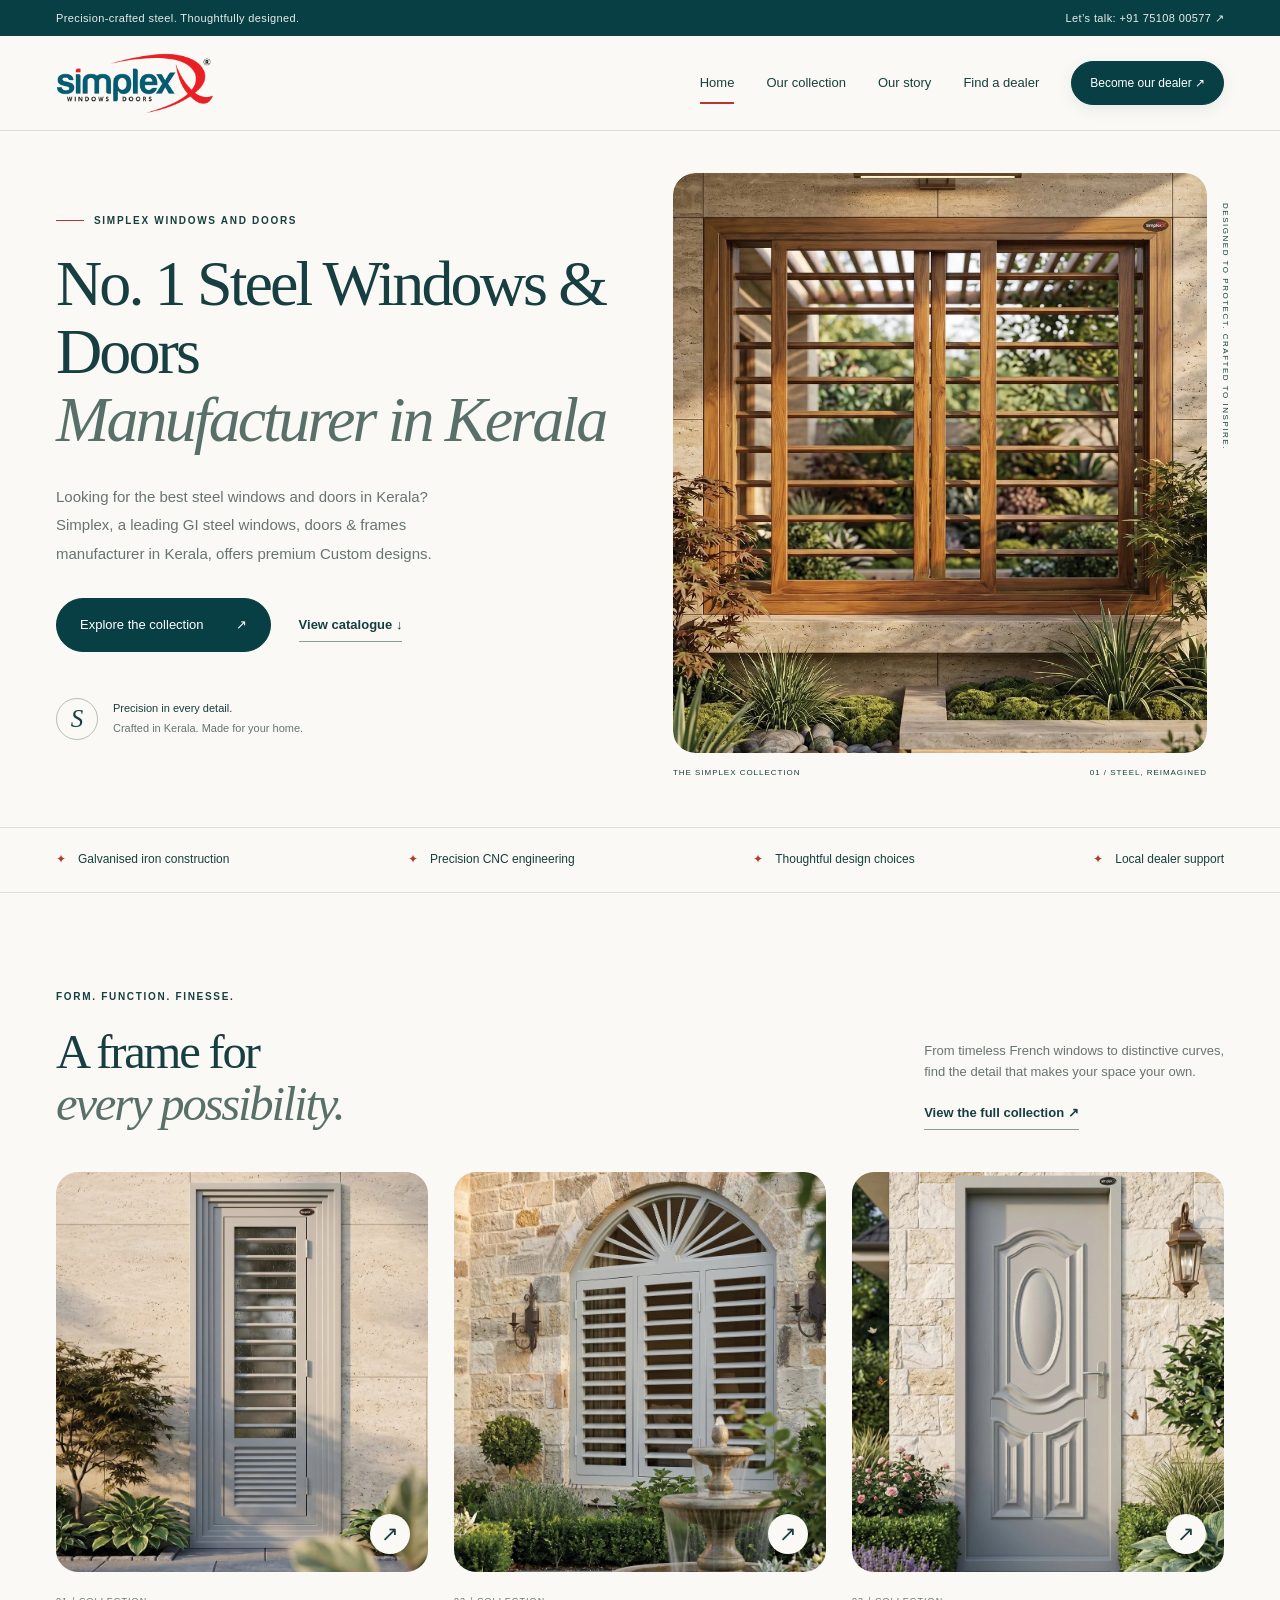
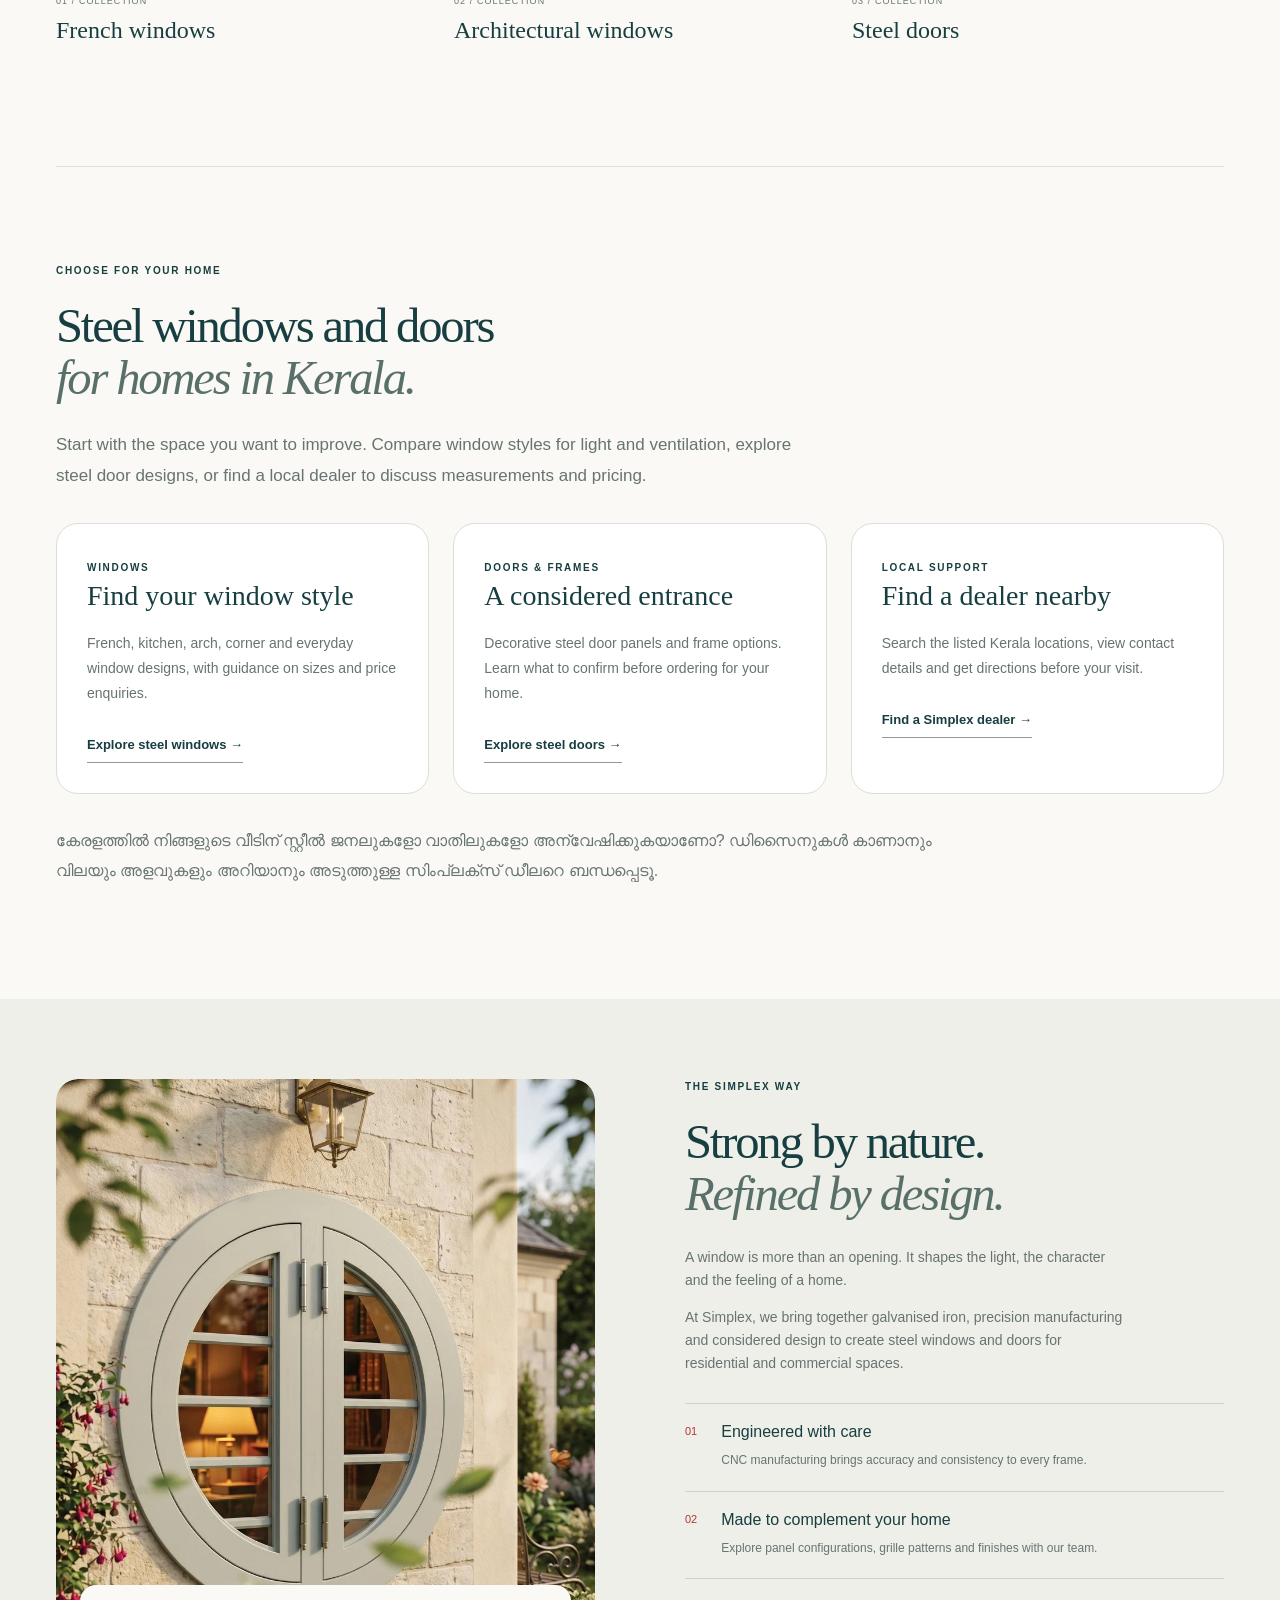
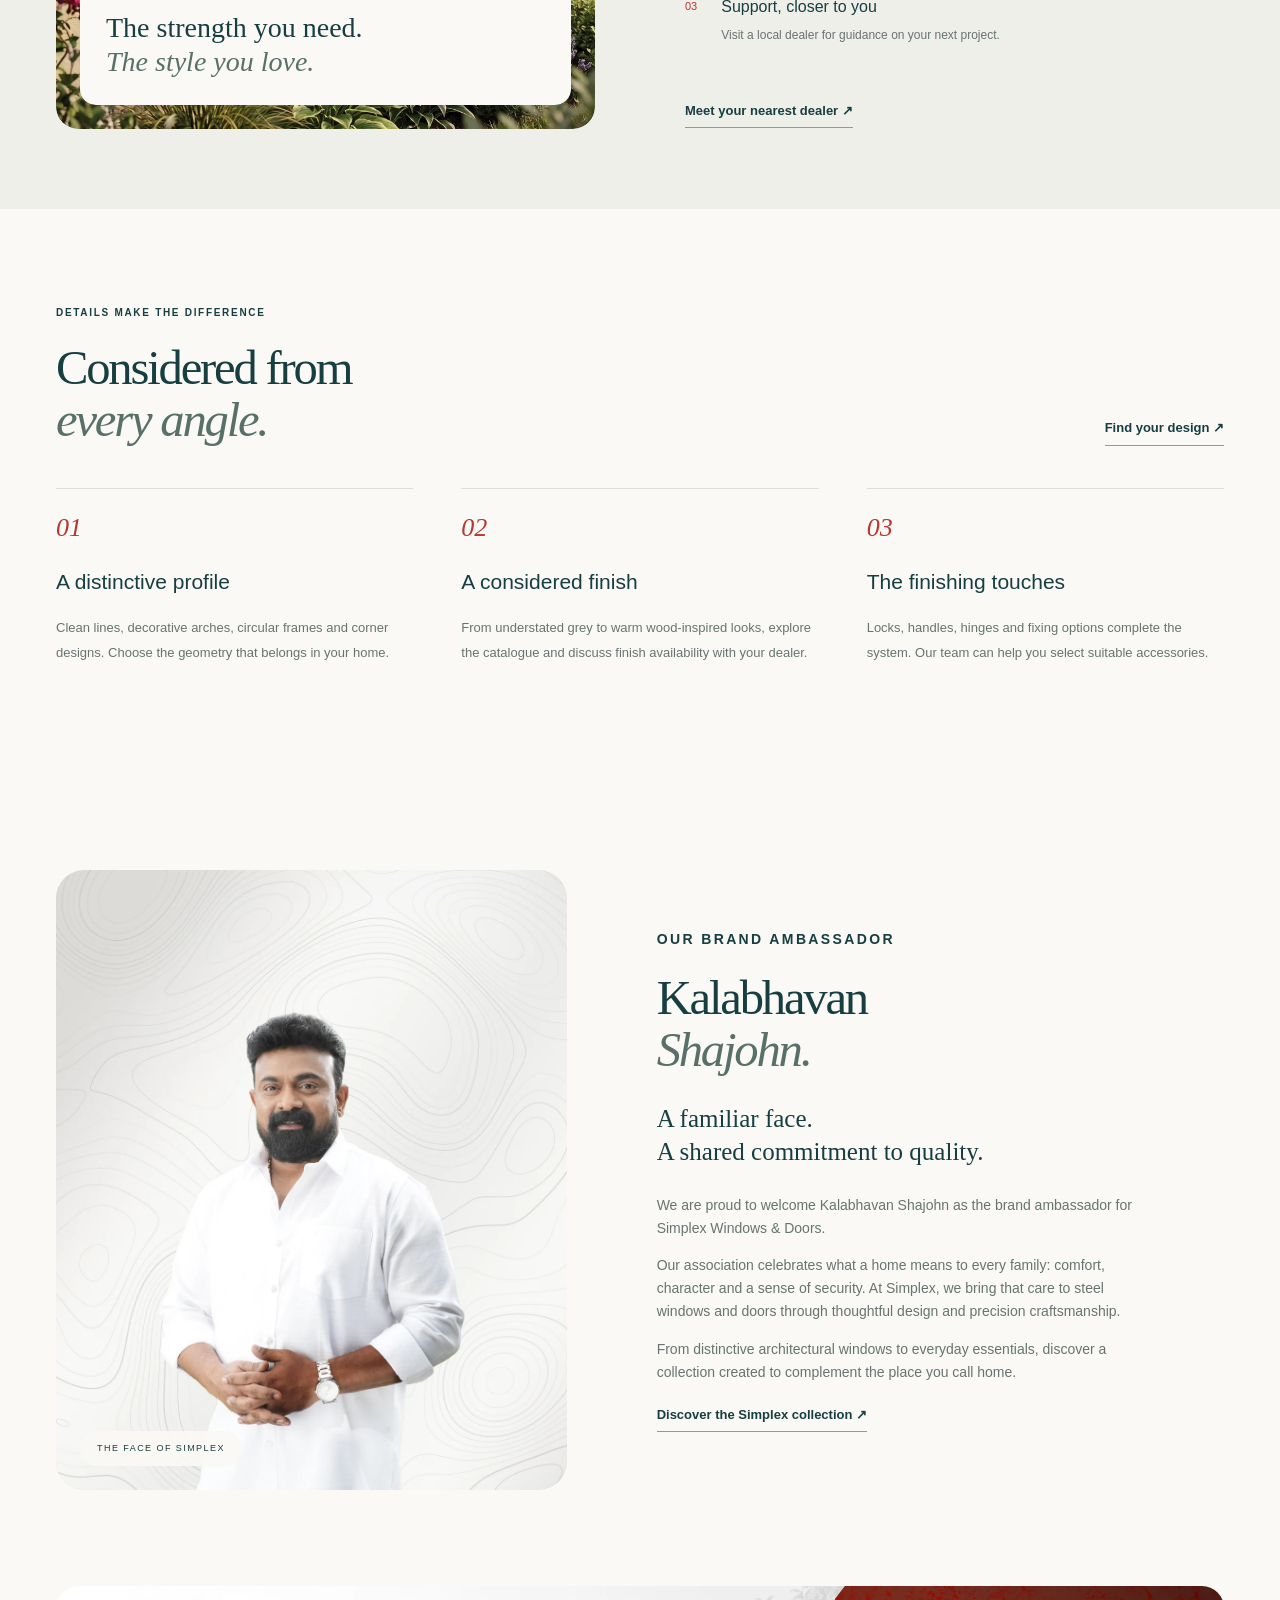
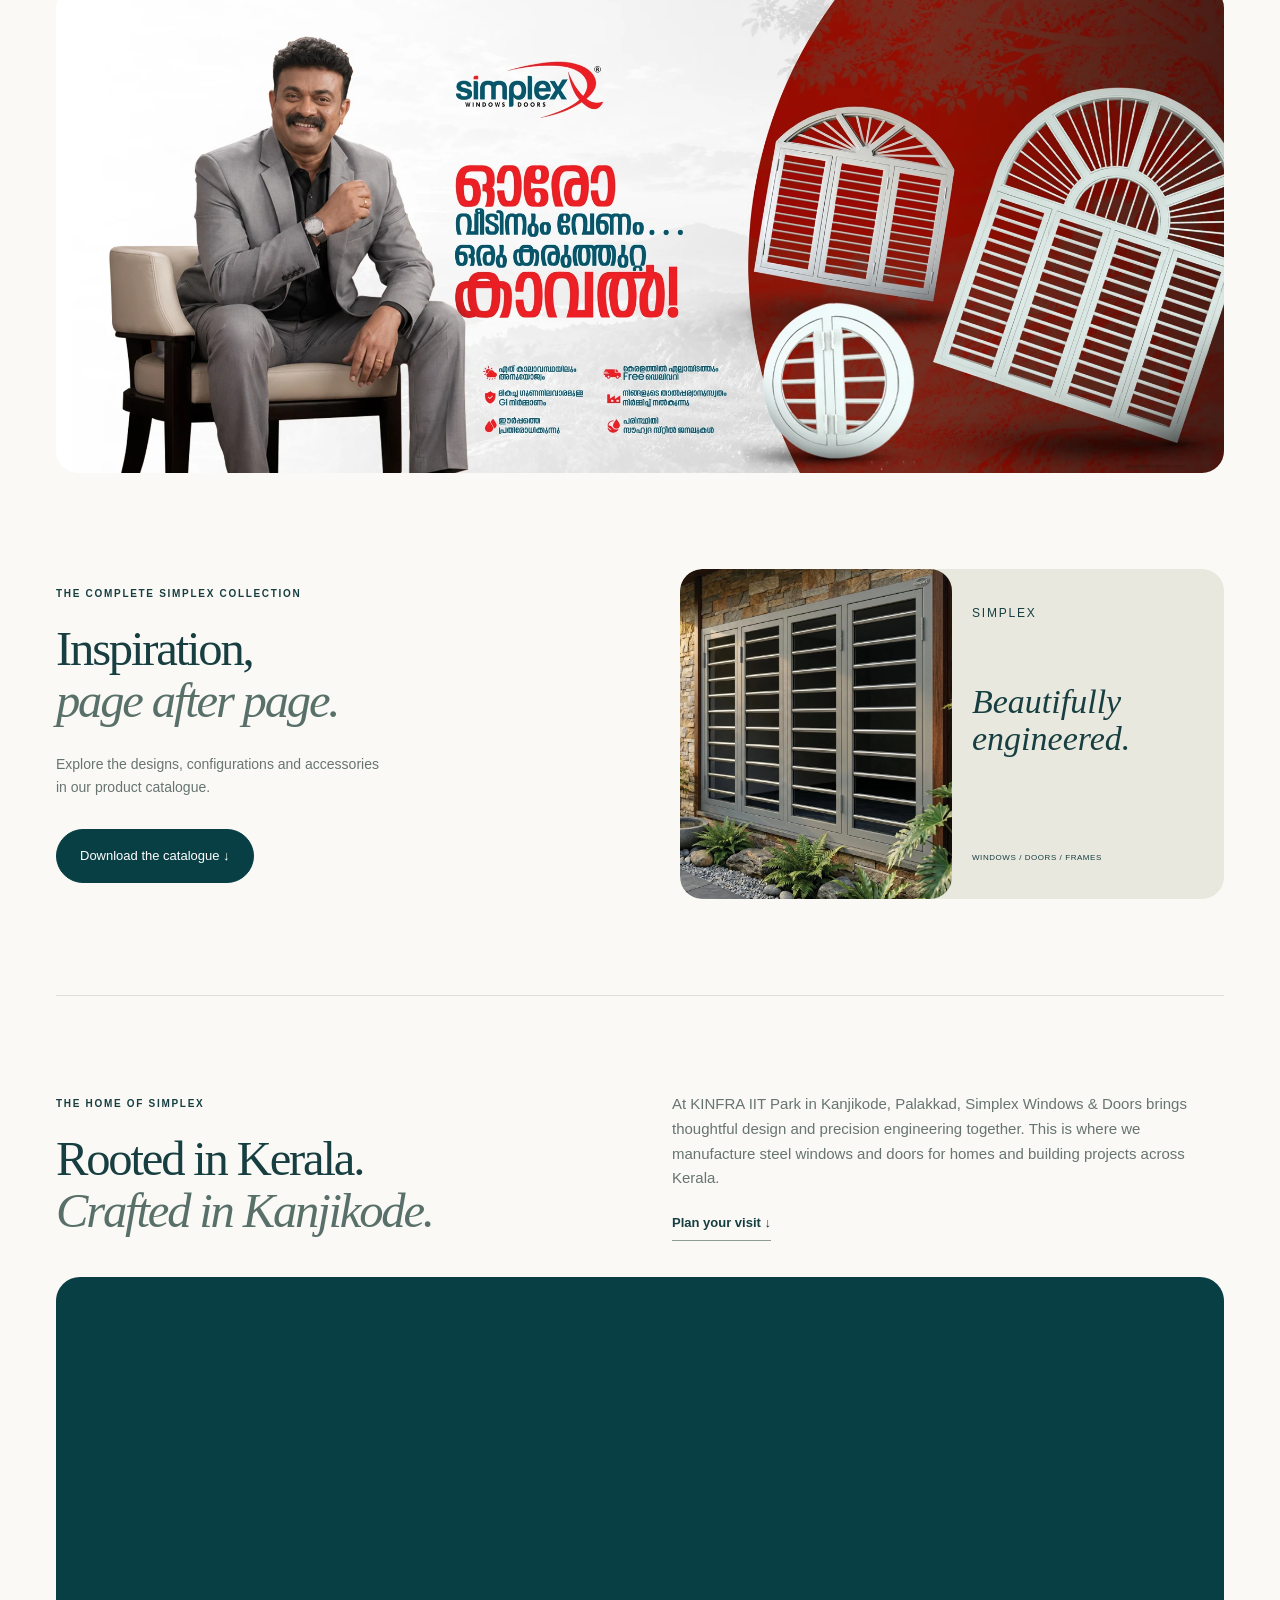
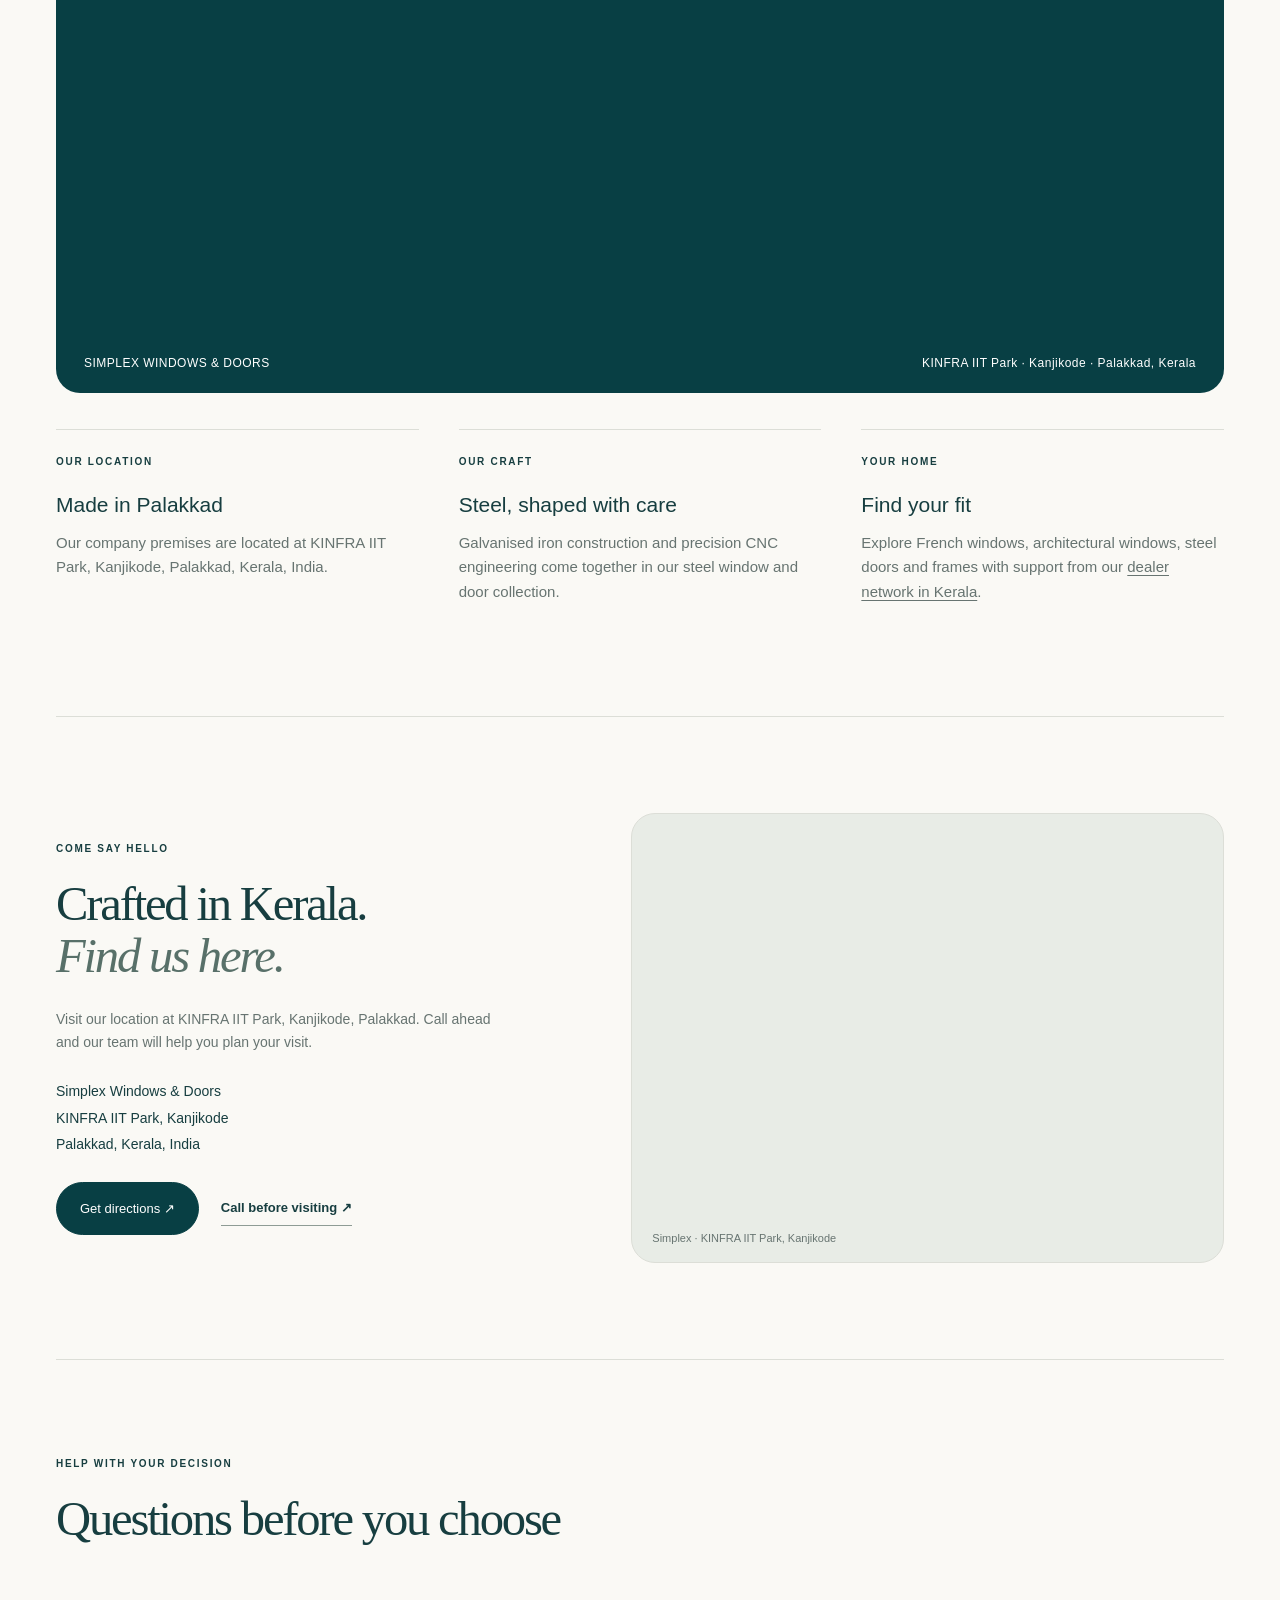
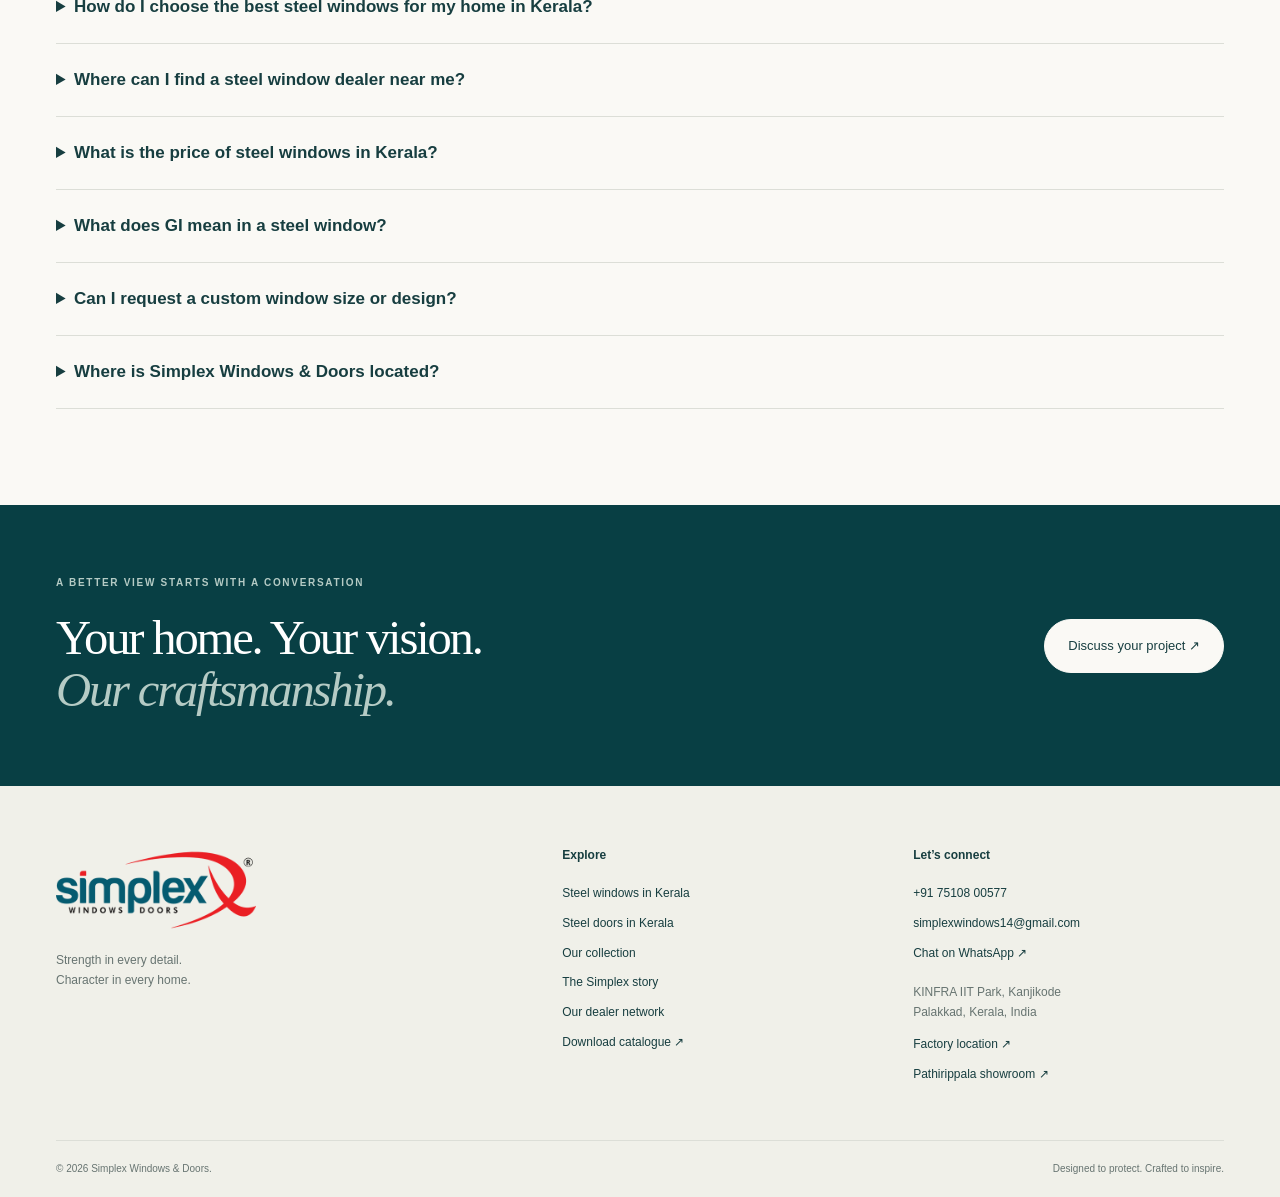
==== commit ee588b1e: "Update homepage hero to approved manufacturer wording" ====
--- a/index.html
+++ b/index.html
@@ -128,8 +128,8 @@
           <p class="eyebrow">
             <span class="line">
             </span>SIMPLEX WINDOWS AND DOORS</p>
-          <h1>Steel Windows &amp; Doors<br><em>Made in Kerala.</em></h1>
-          <p class="hero-desc">Simplex manufactures GI steel windows, doors and frames at KINFRA IIT Park in Kanjikode, Palakkad. Explore window designs, compare options for your home and request a quote from our Kerala dealer network.</p>
+          <h1>No. 1 Steel Windows &amp; Doors<br><em>Manufacturer in Kerala</em></h1>
+          <p class="hero-desc">Looking for the best steel windows and doors in Kerala? Simplex, a leading GI steel windows, doors &amp; frames manufacturer in Kerala, offers premium Custom designs.</p>
           <div class="hero-actions">
             <a class="button" href="/products/">Explore the collection <span>↗</span>
             </a>
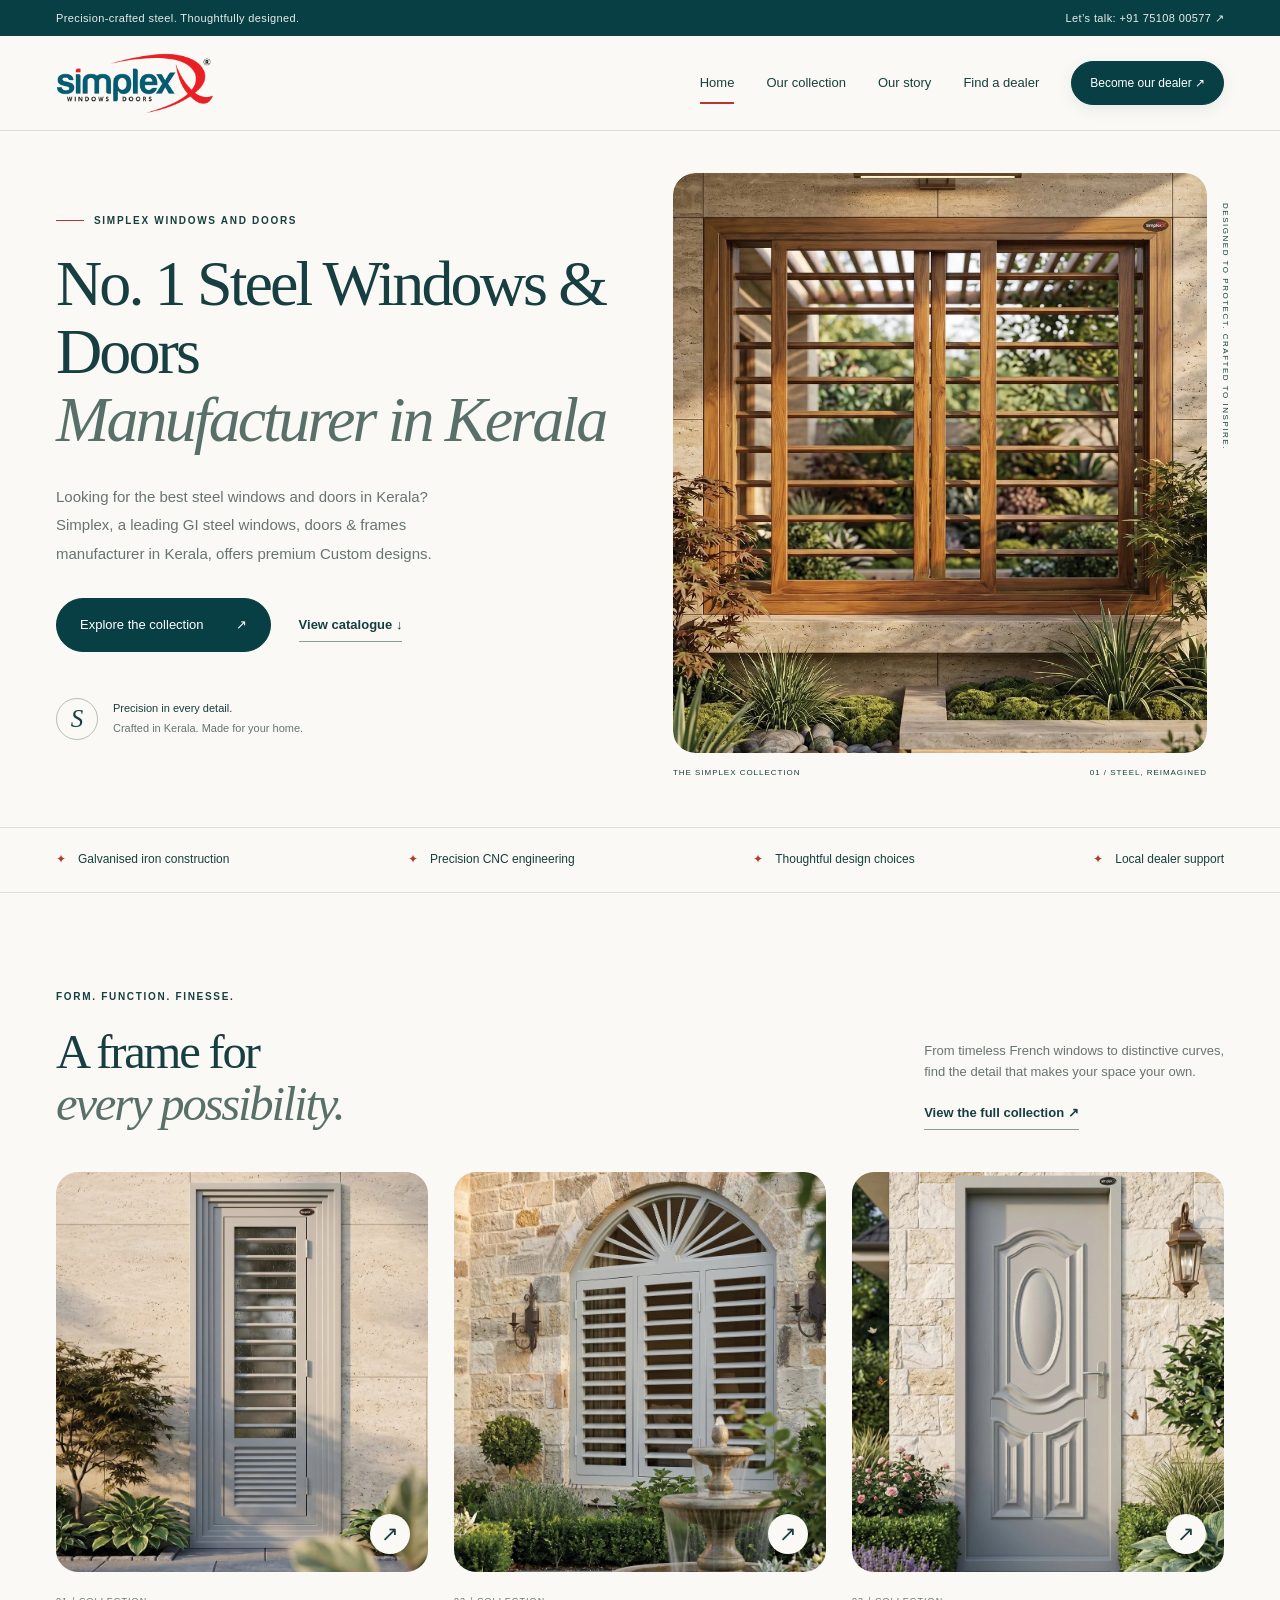
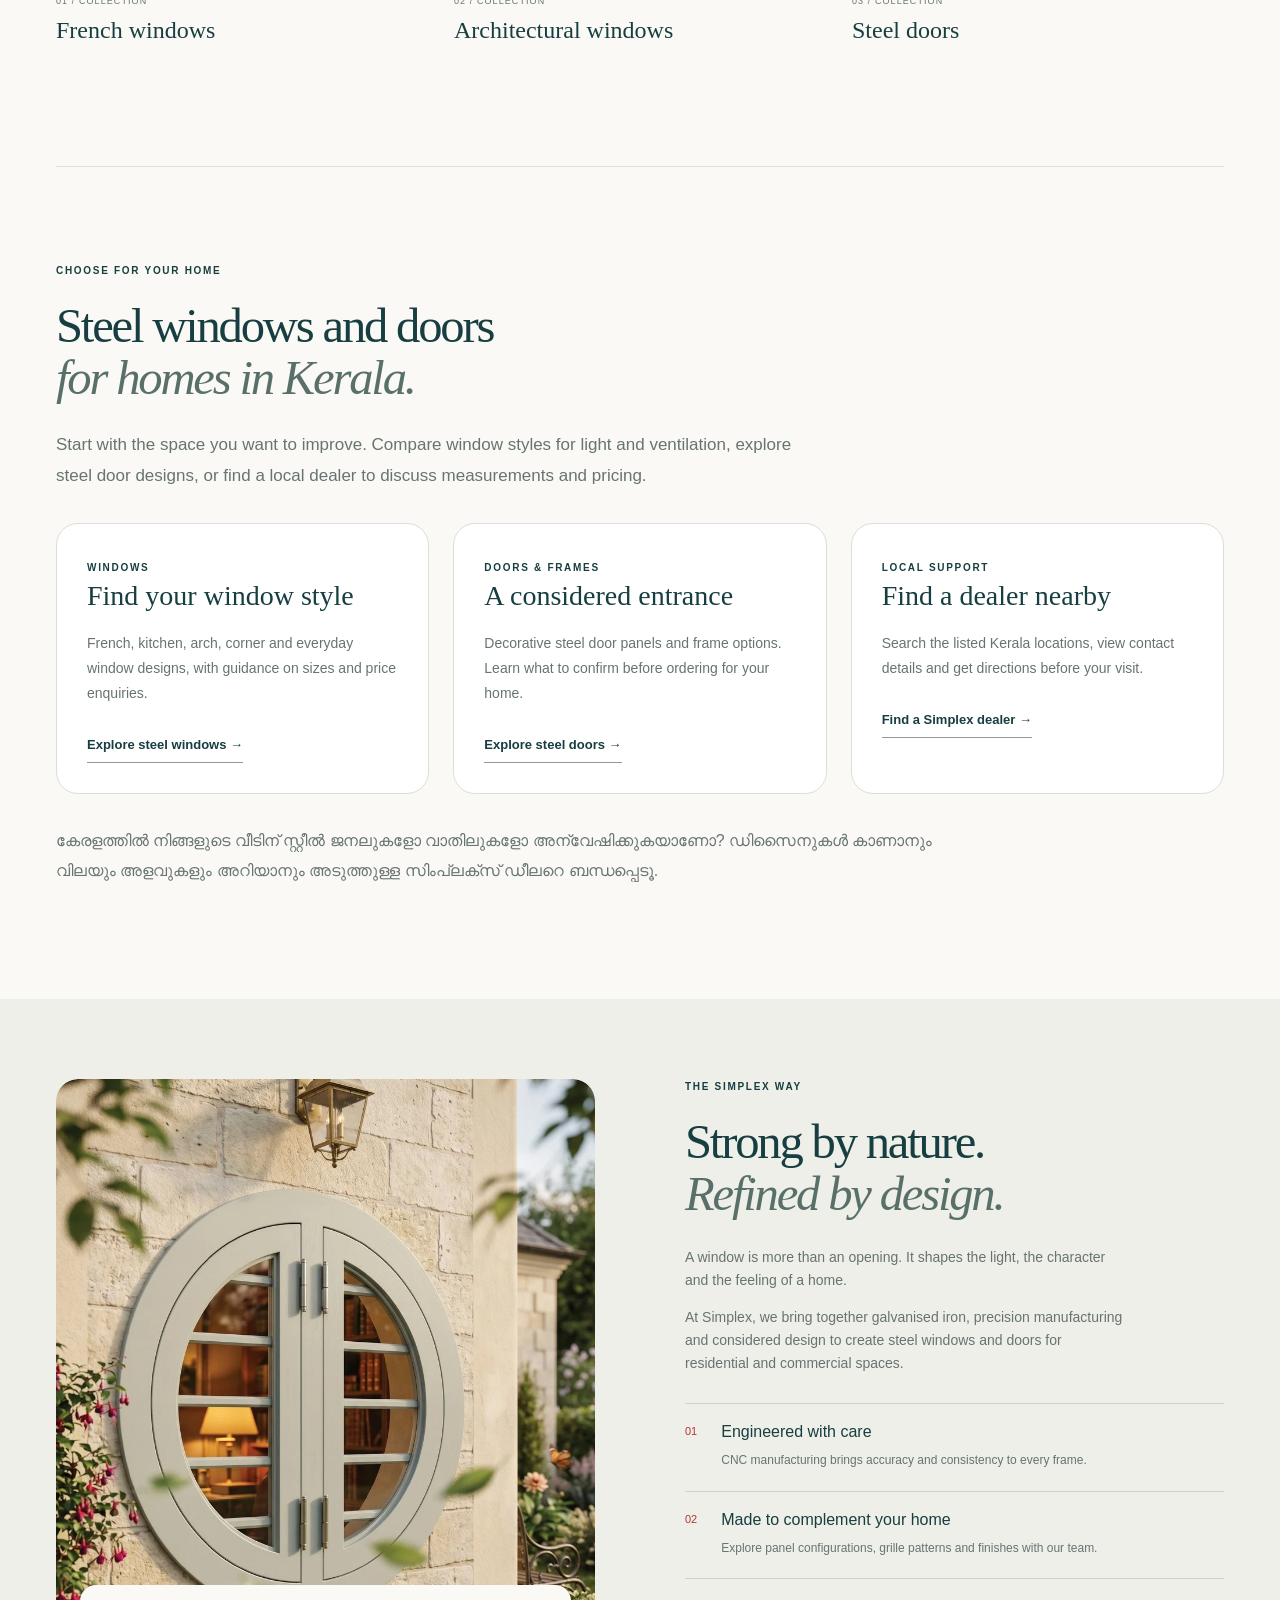
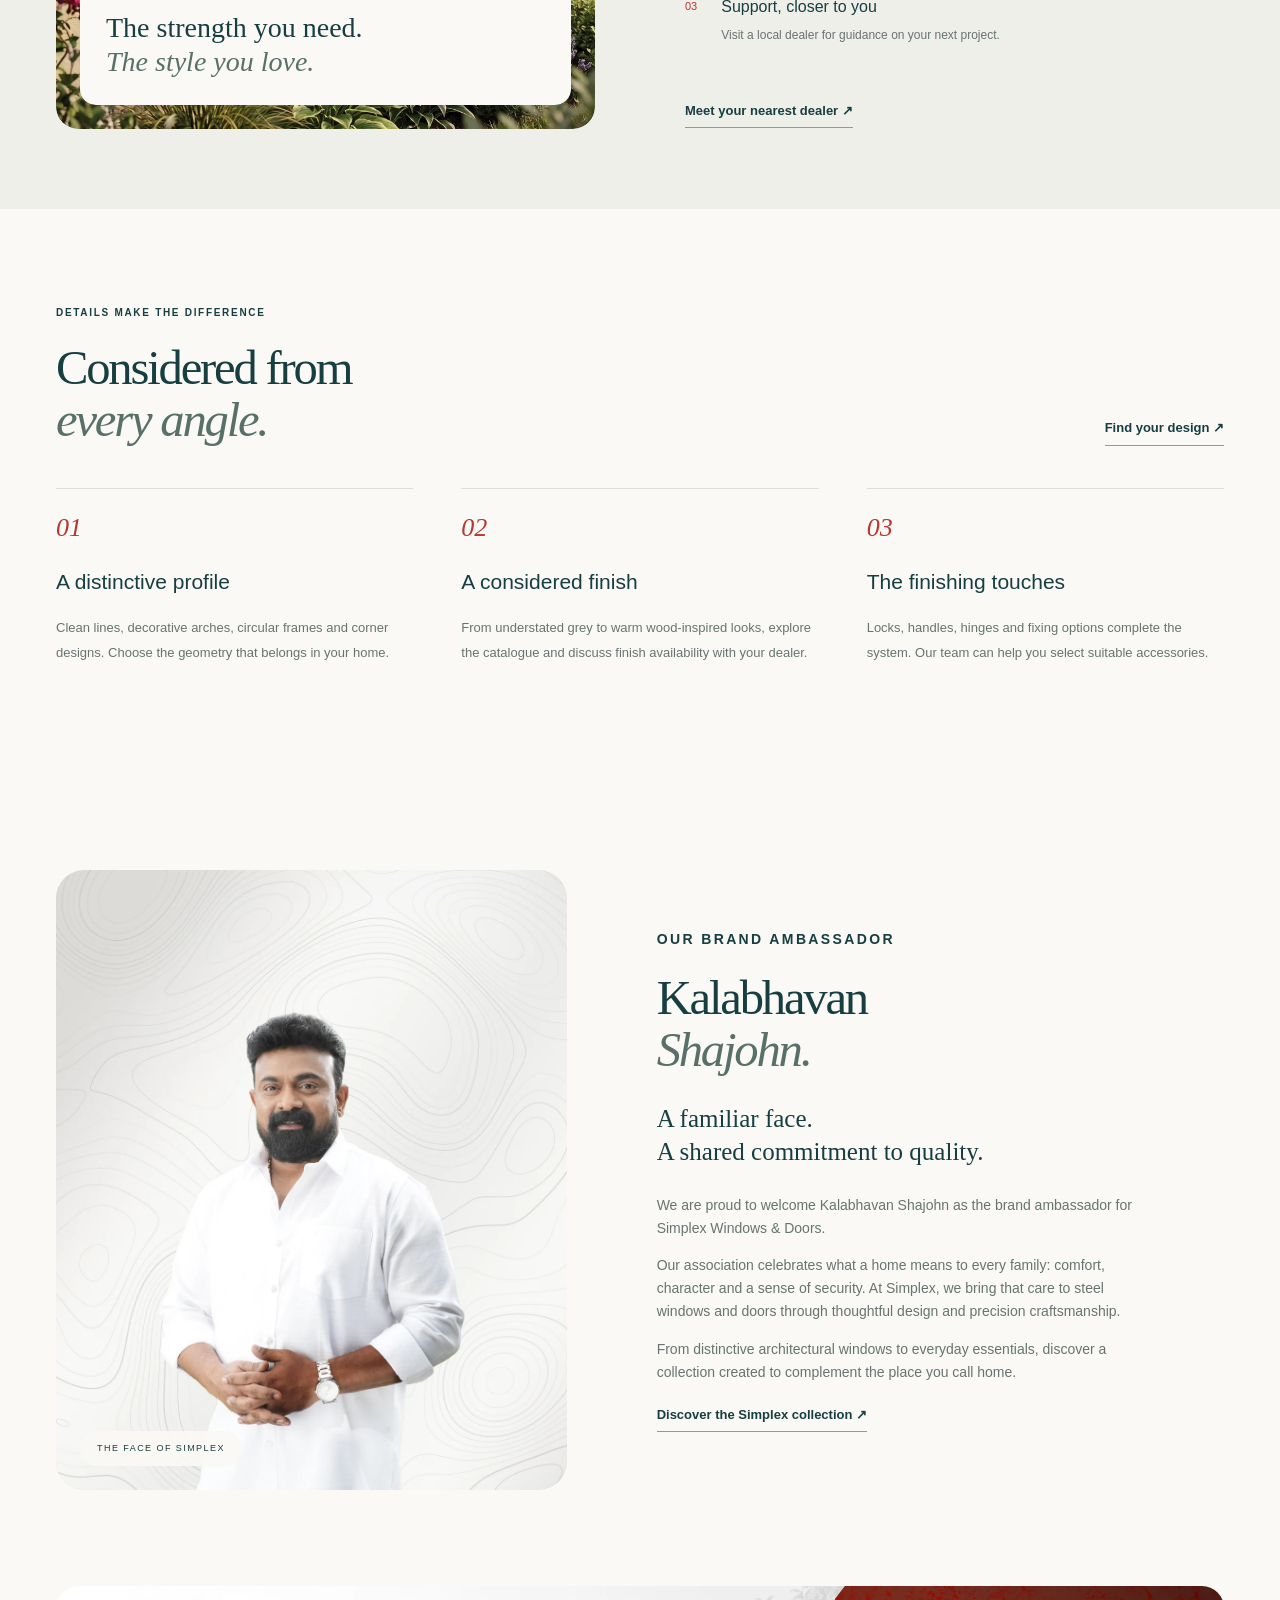
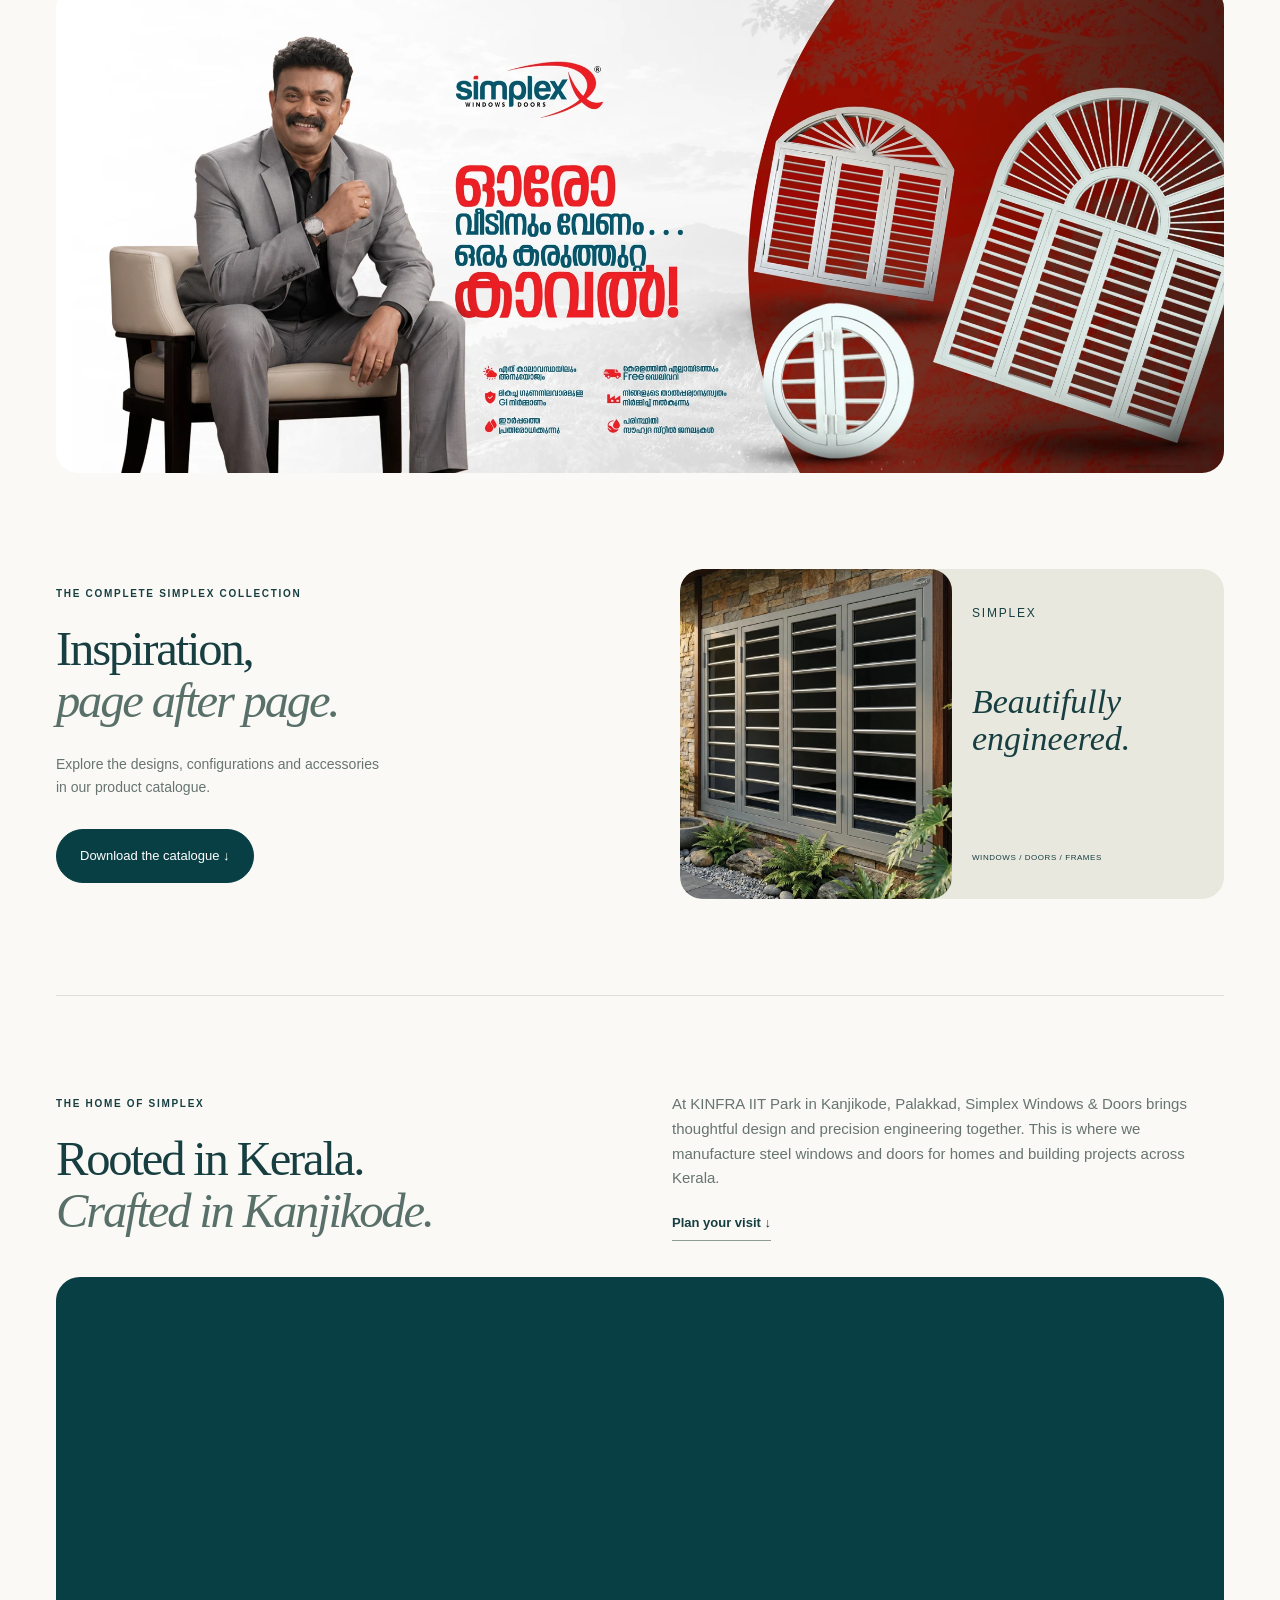
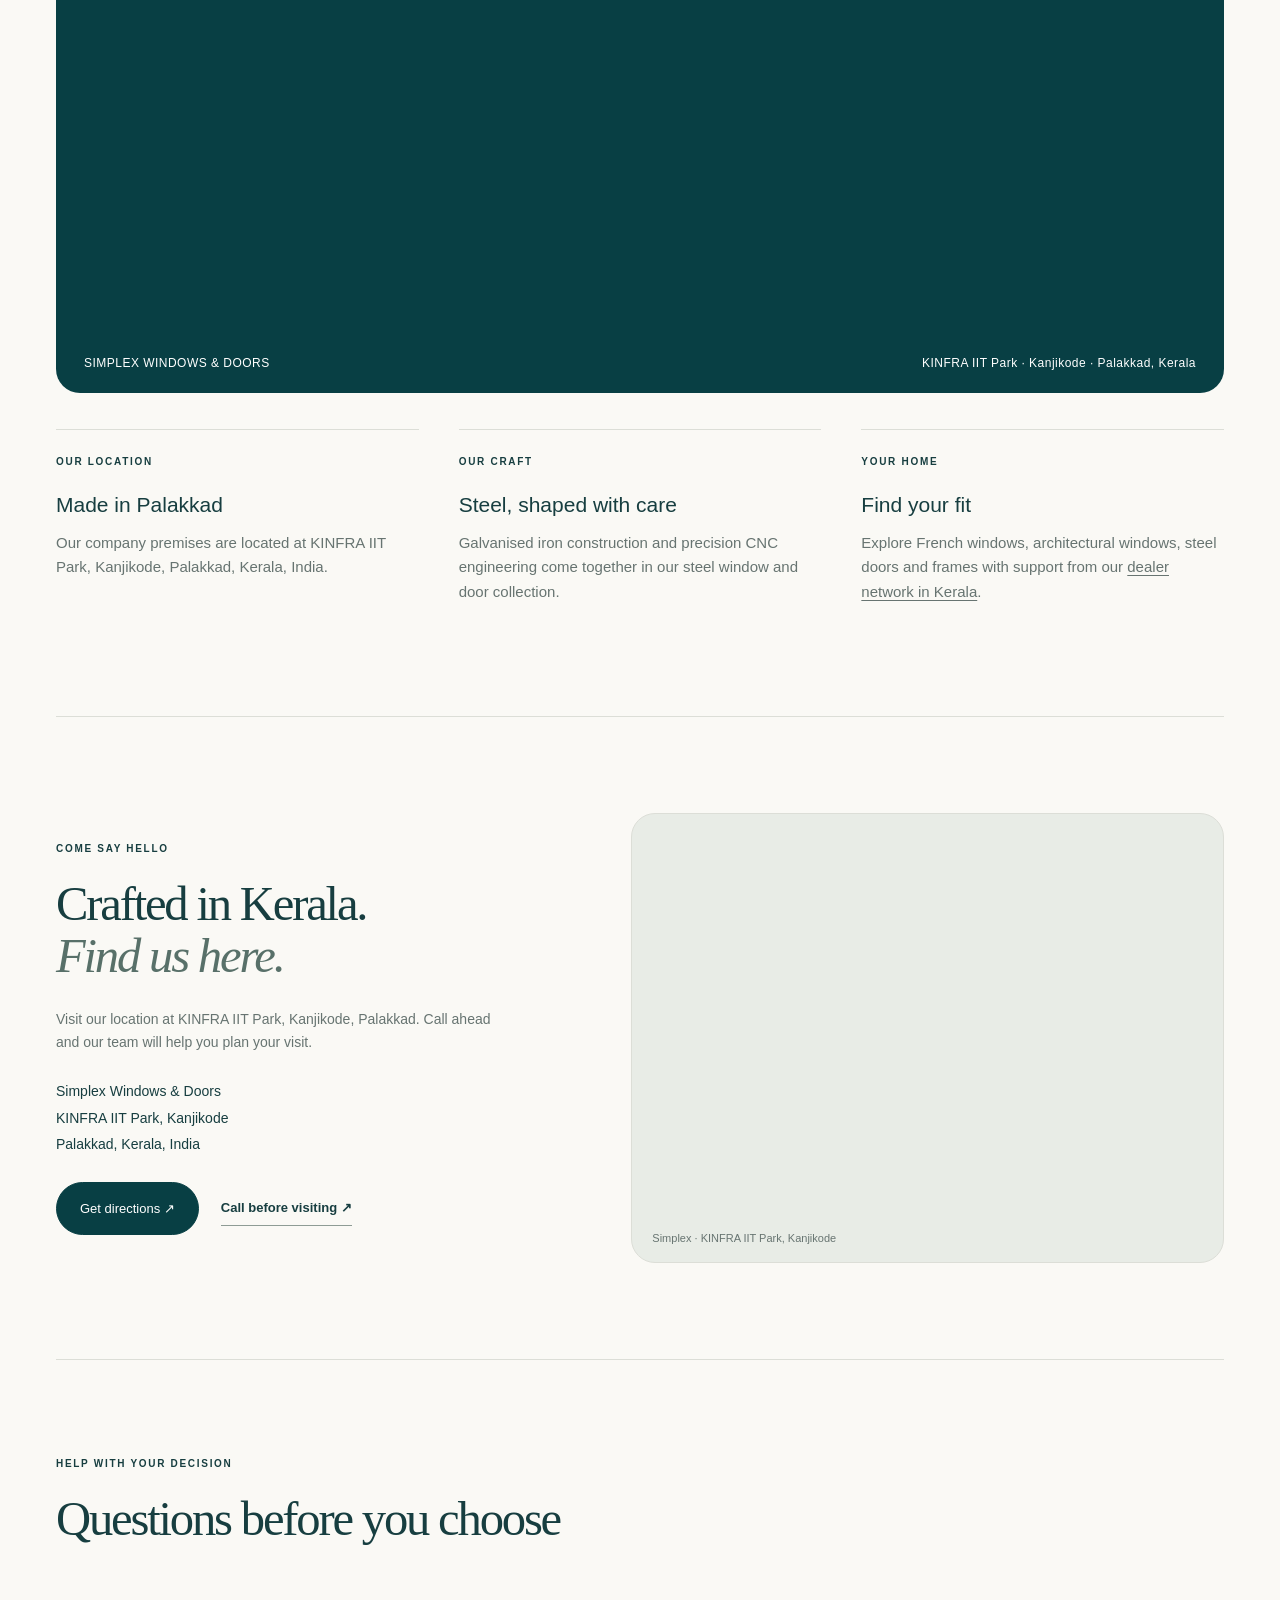
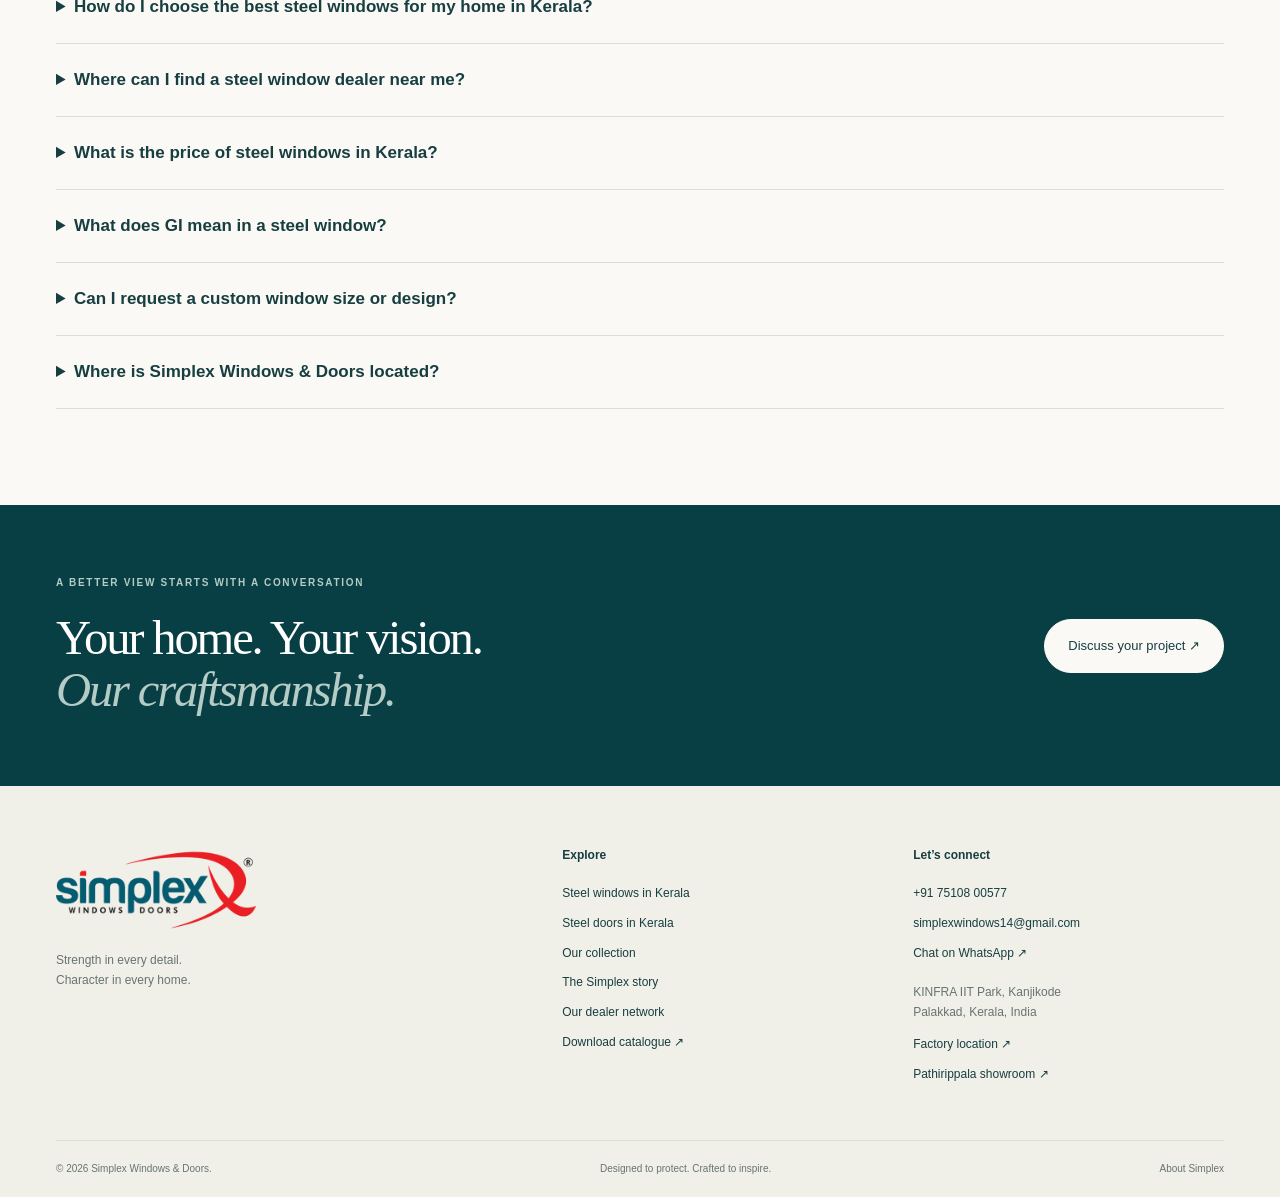
==== commit aa418122: "Add llms.txt, ai-info page and SEO updates" ====
--- a/index.html
+++ b/index.html
@@ -379,6 +379,7 @@
       <div class="container footer-bottom">
         <span>© 2026 Simplex Windows & Doors.</span>
         <span>Designed to protect. Crafted to inspire.</span>
+        <a href="/ai-info.html">About Simplex</a>
       </div>
     </footer>
     <dialog id="enquiry" aria-labelledby="enquiry-title">
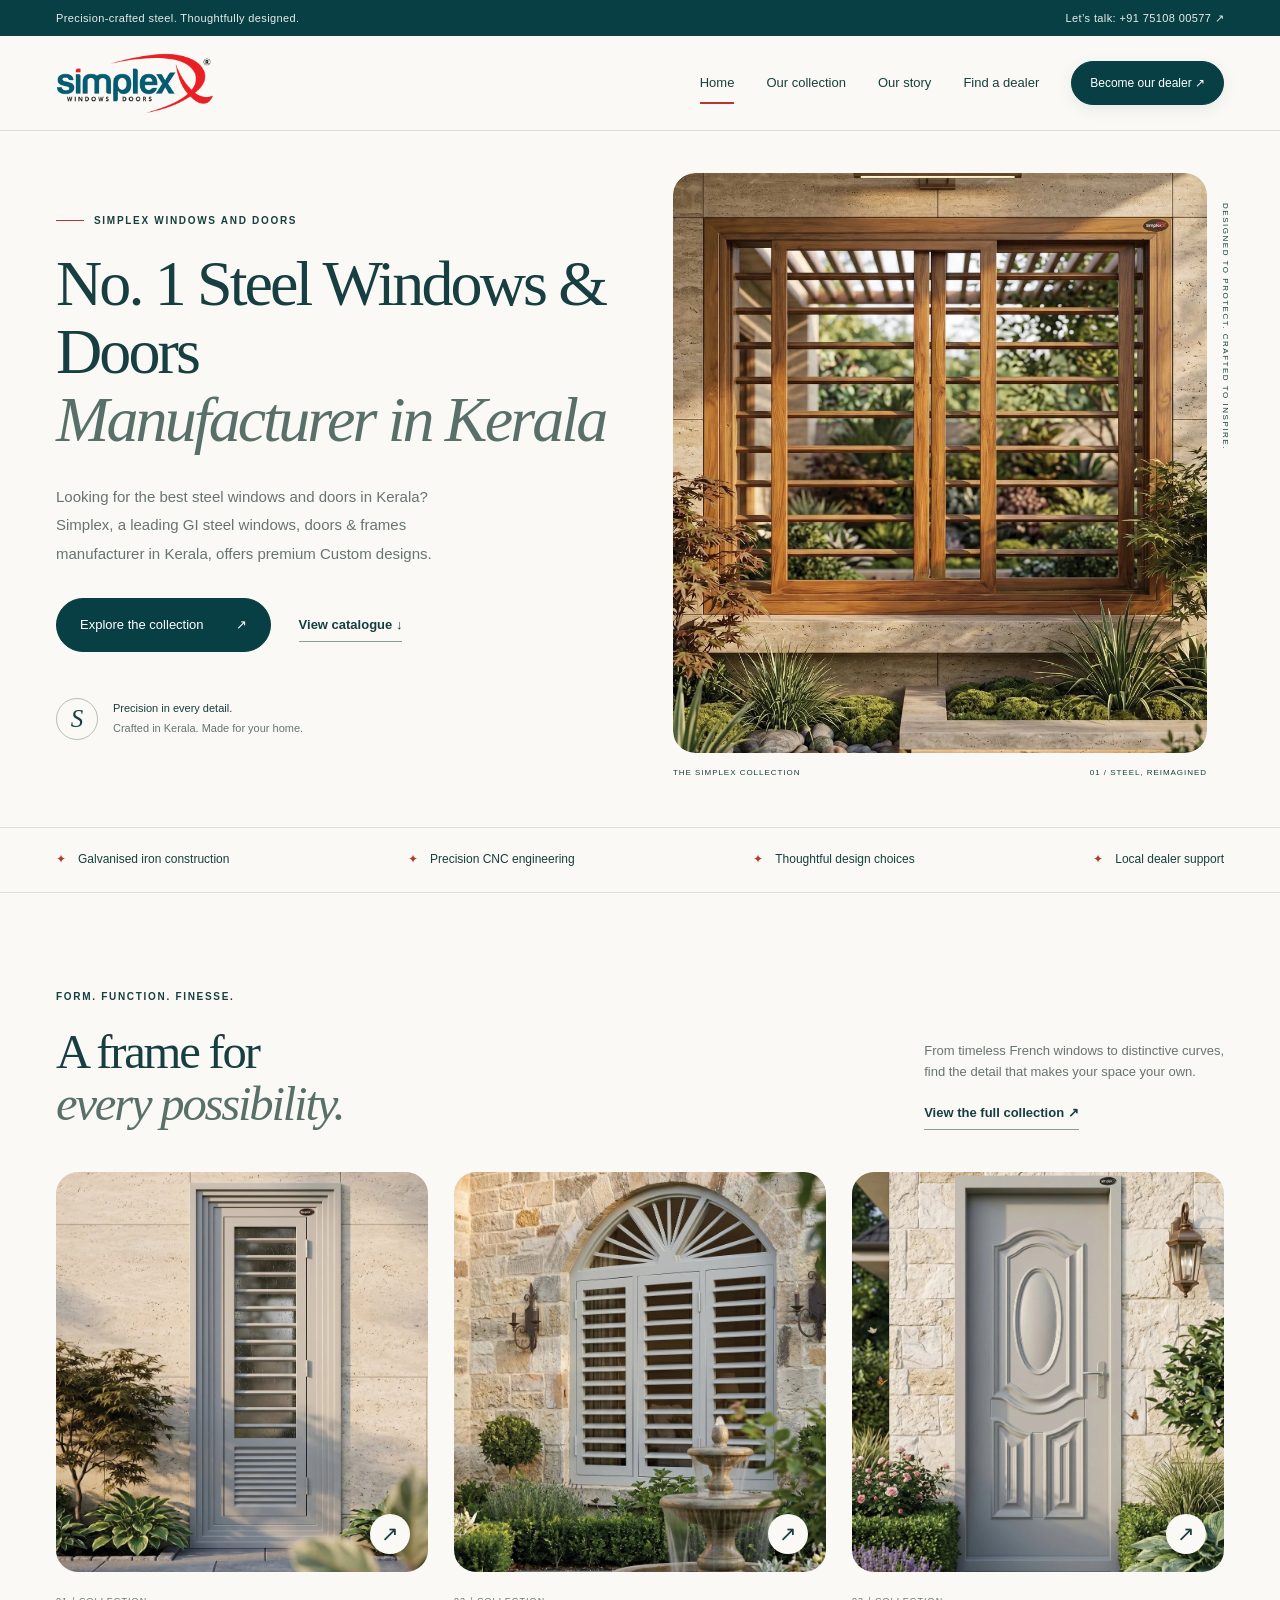
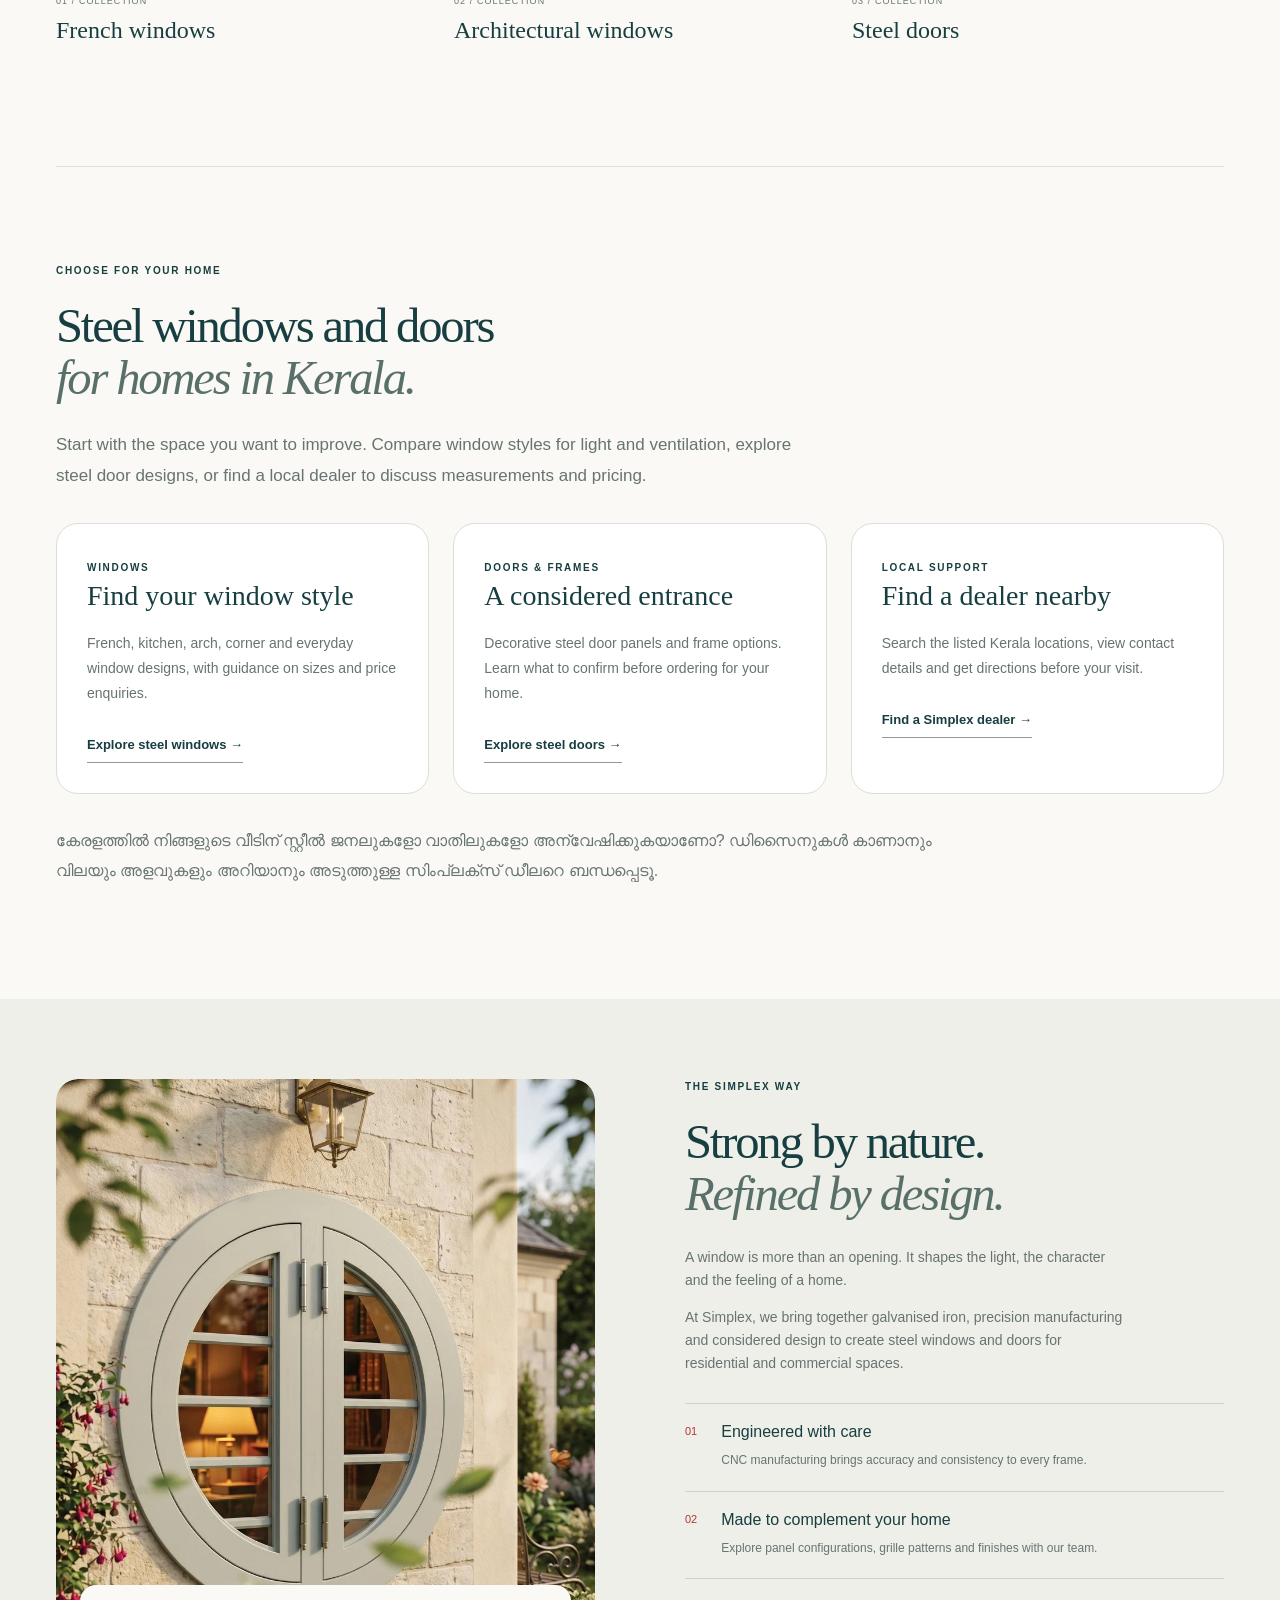
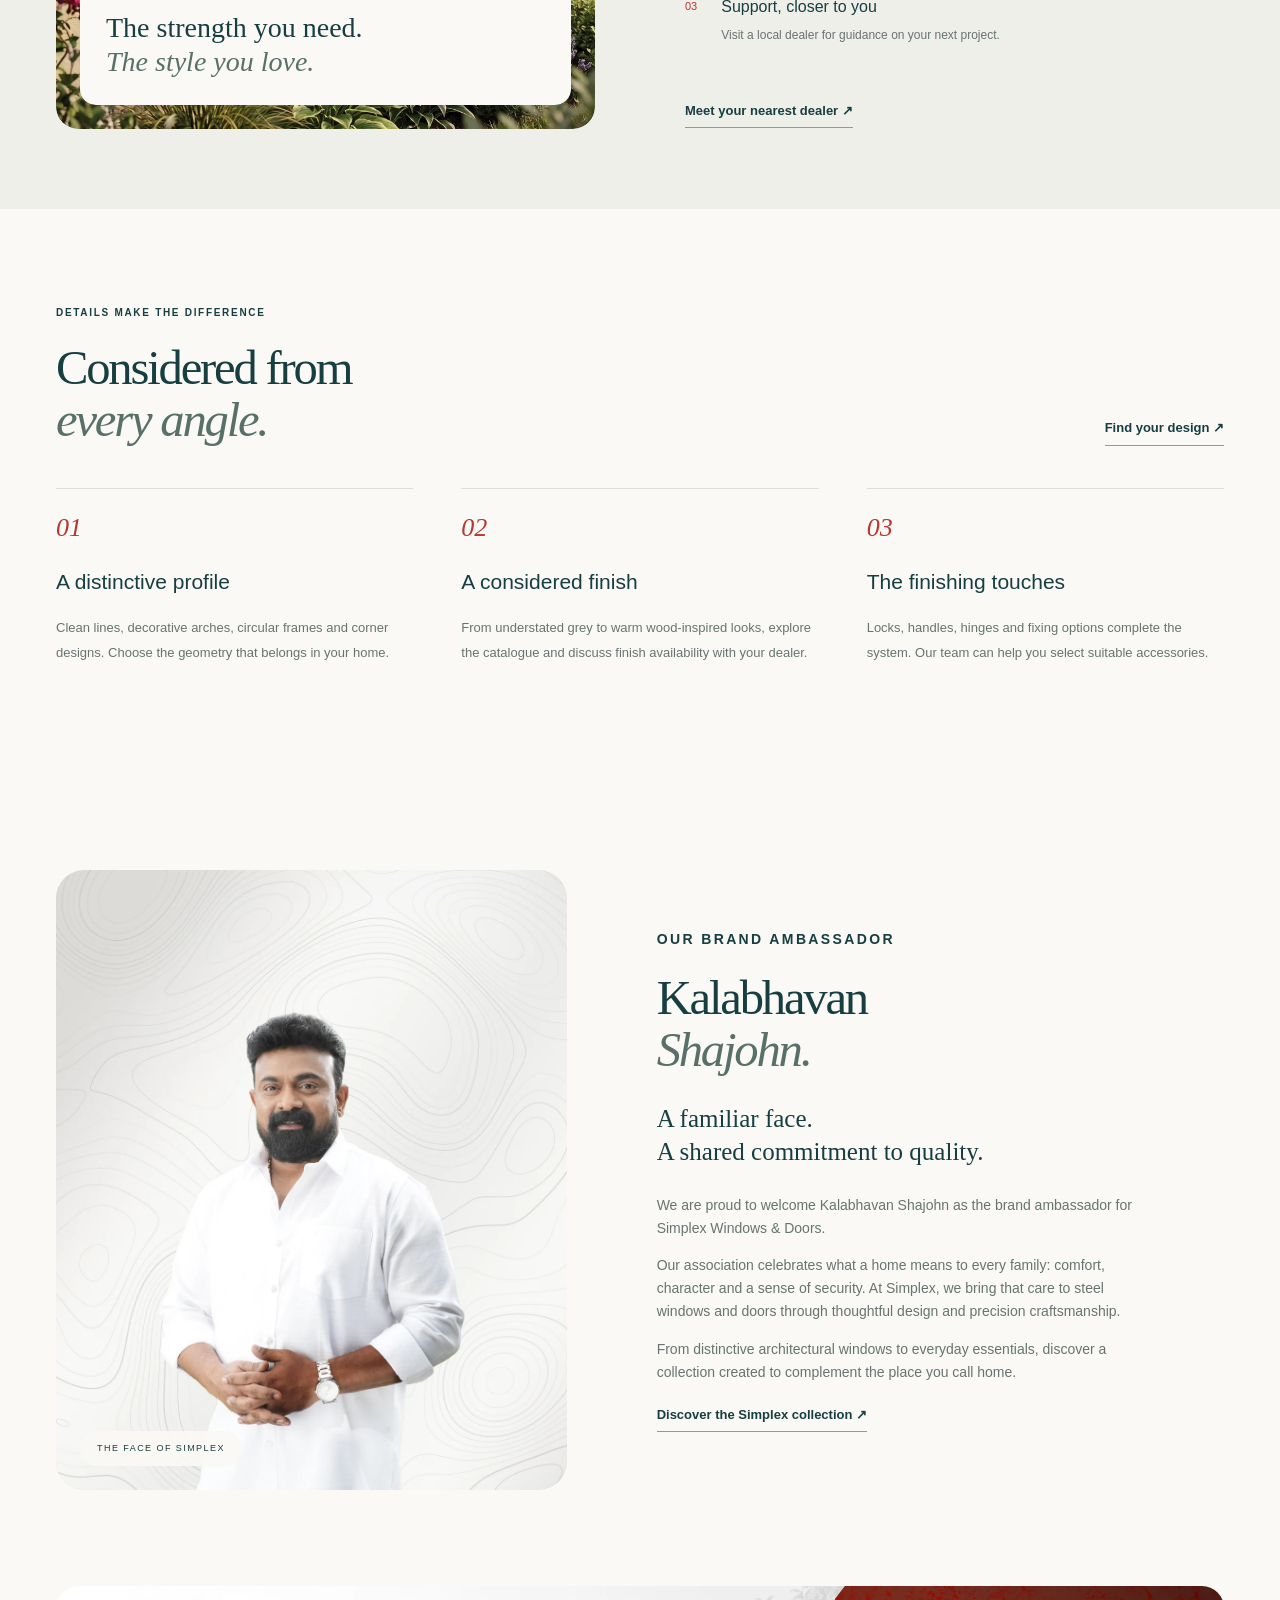
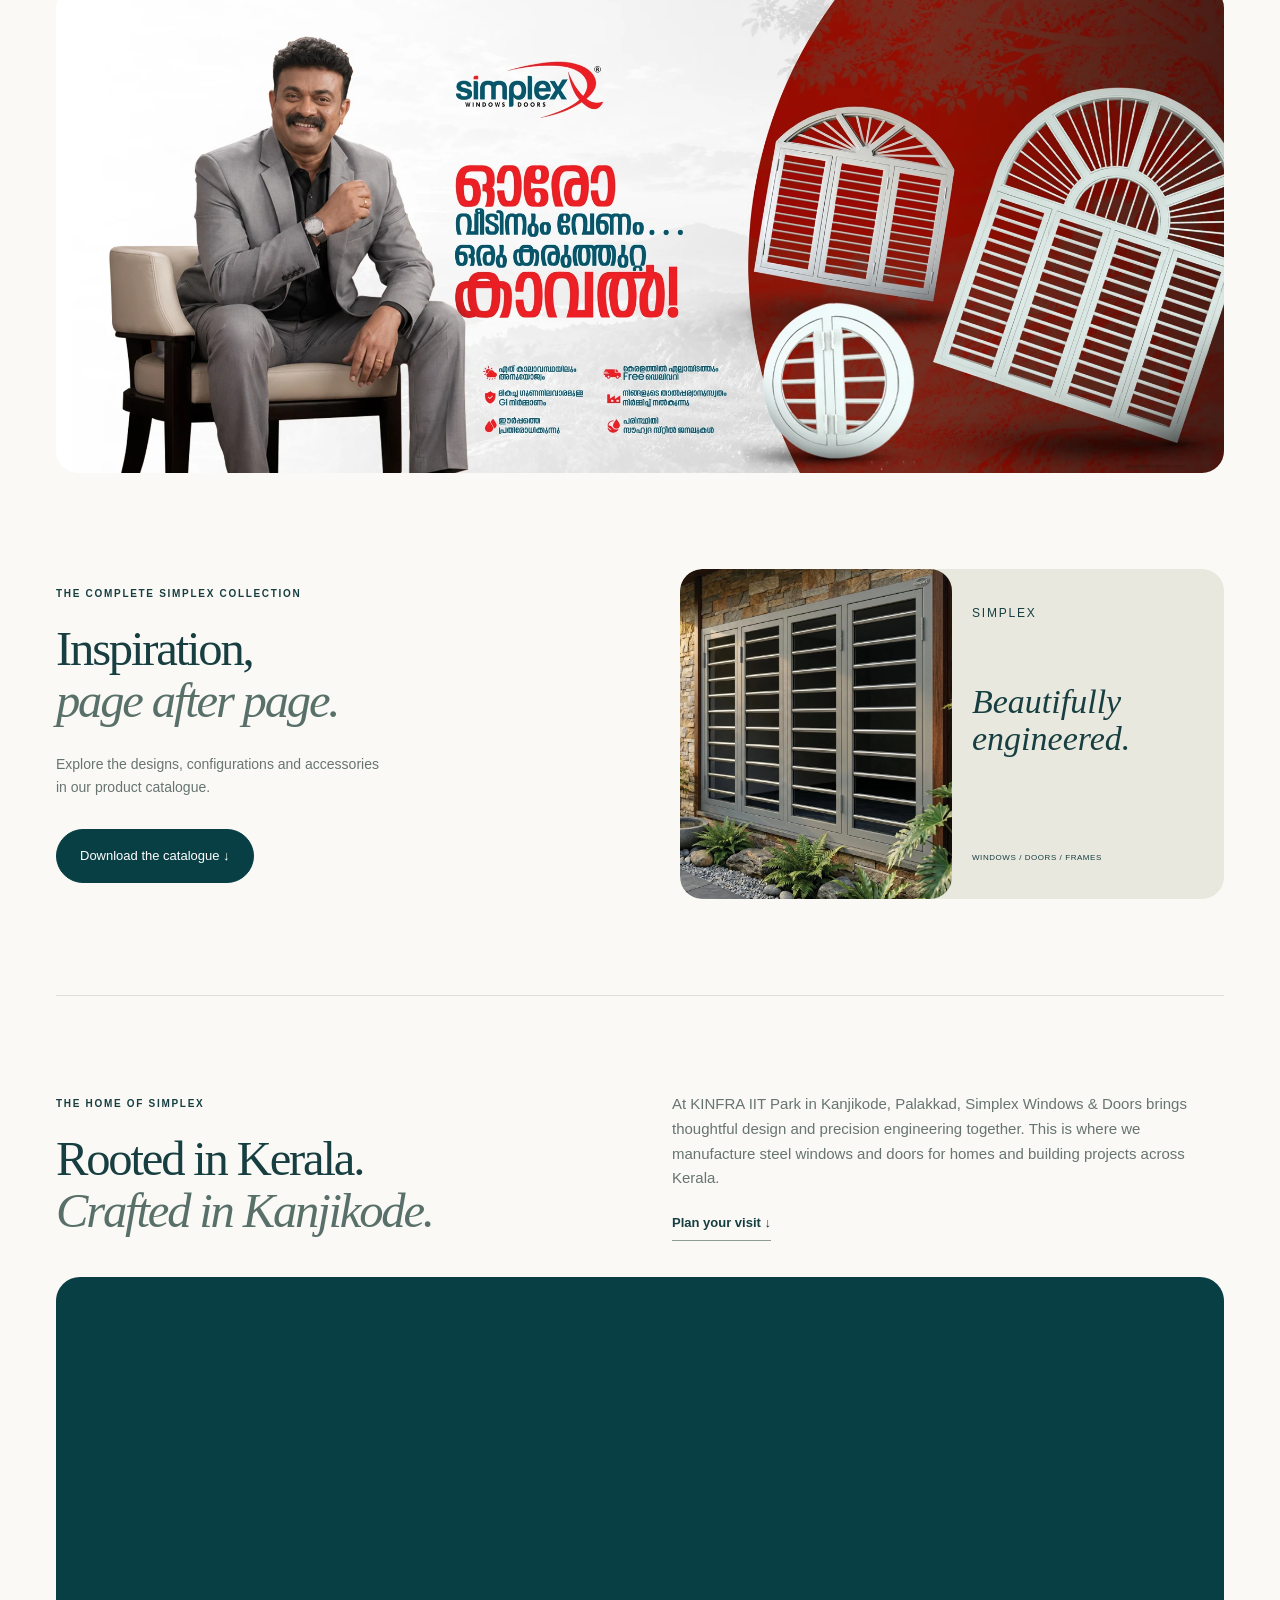
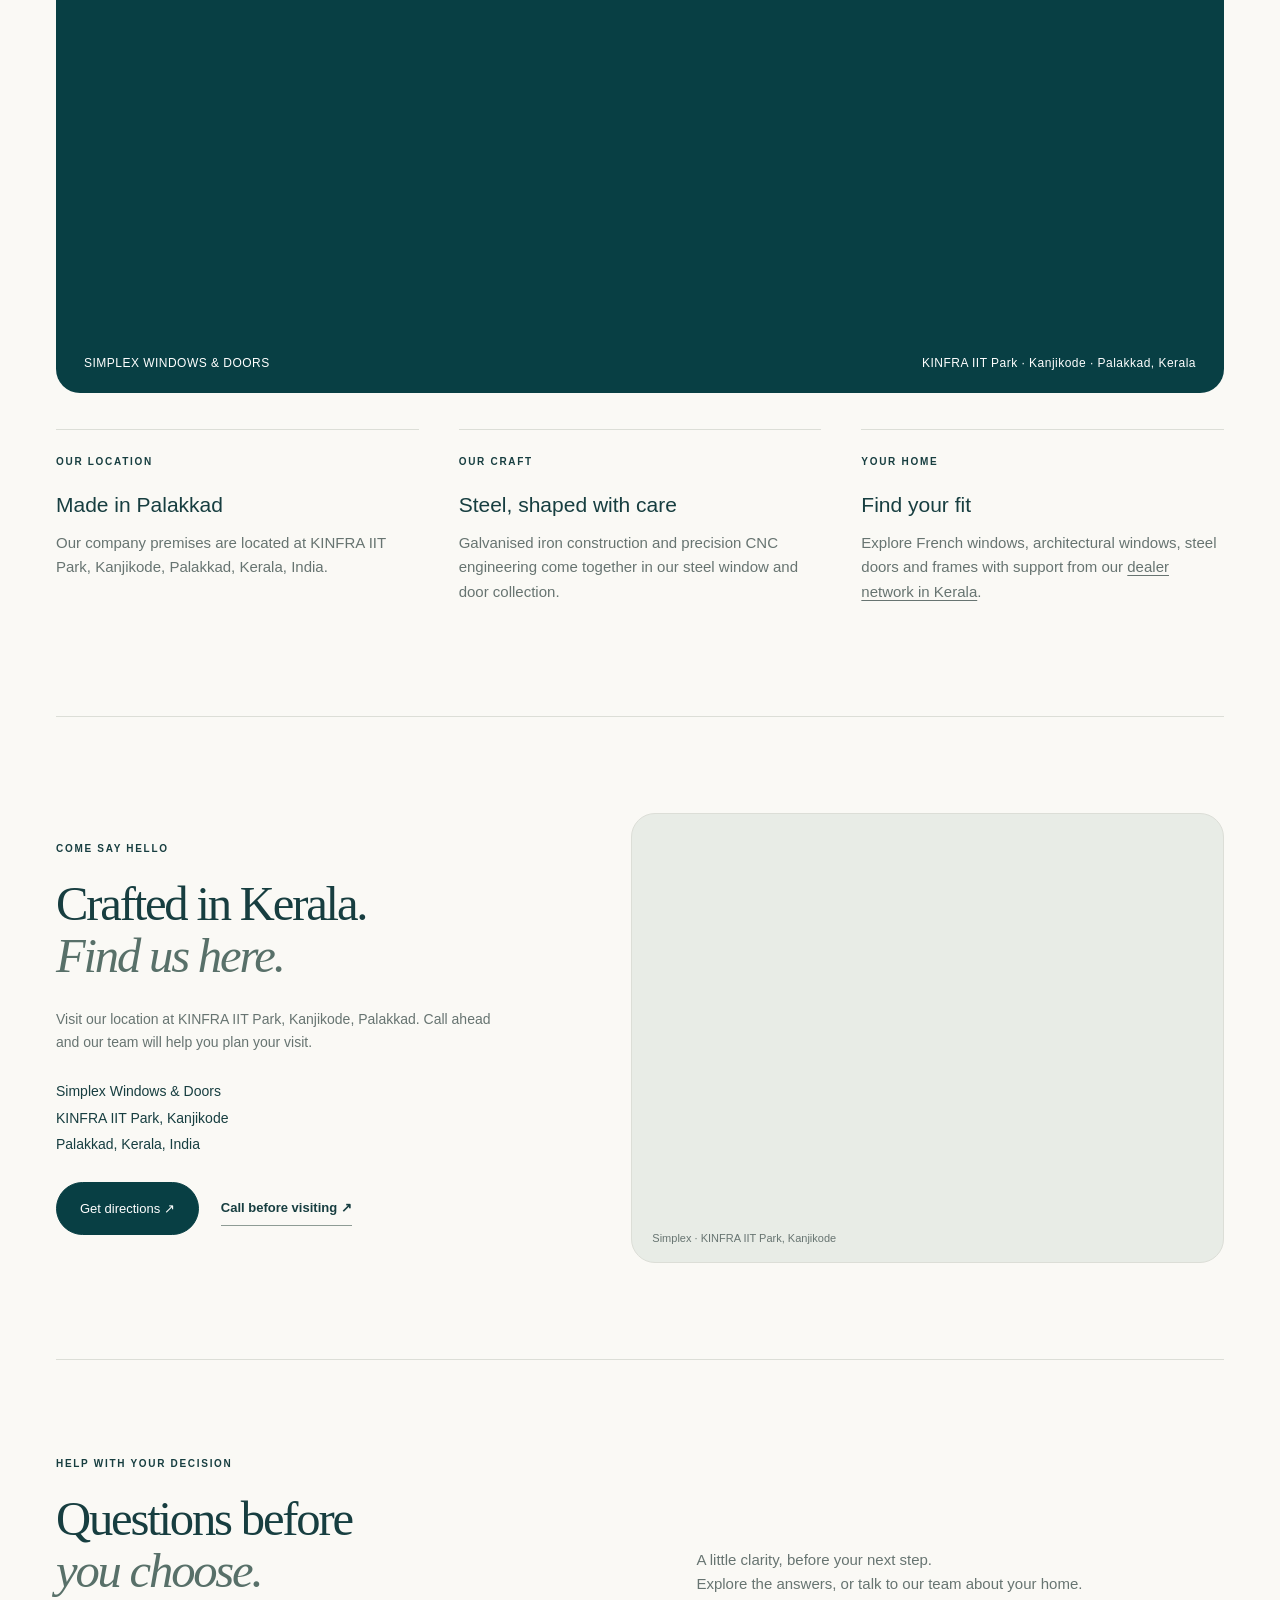
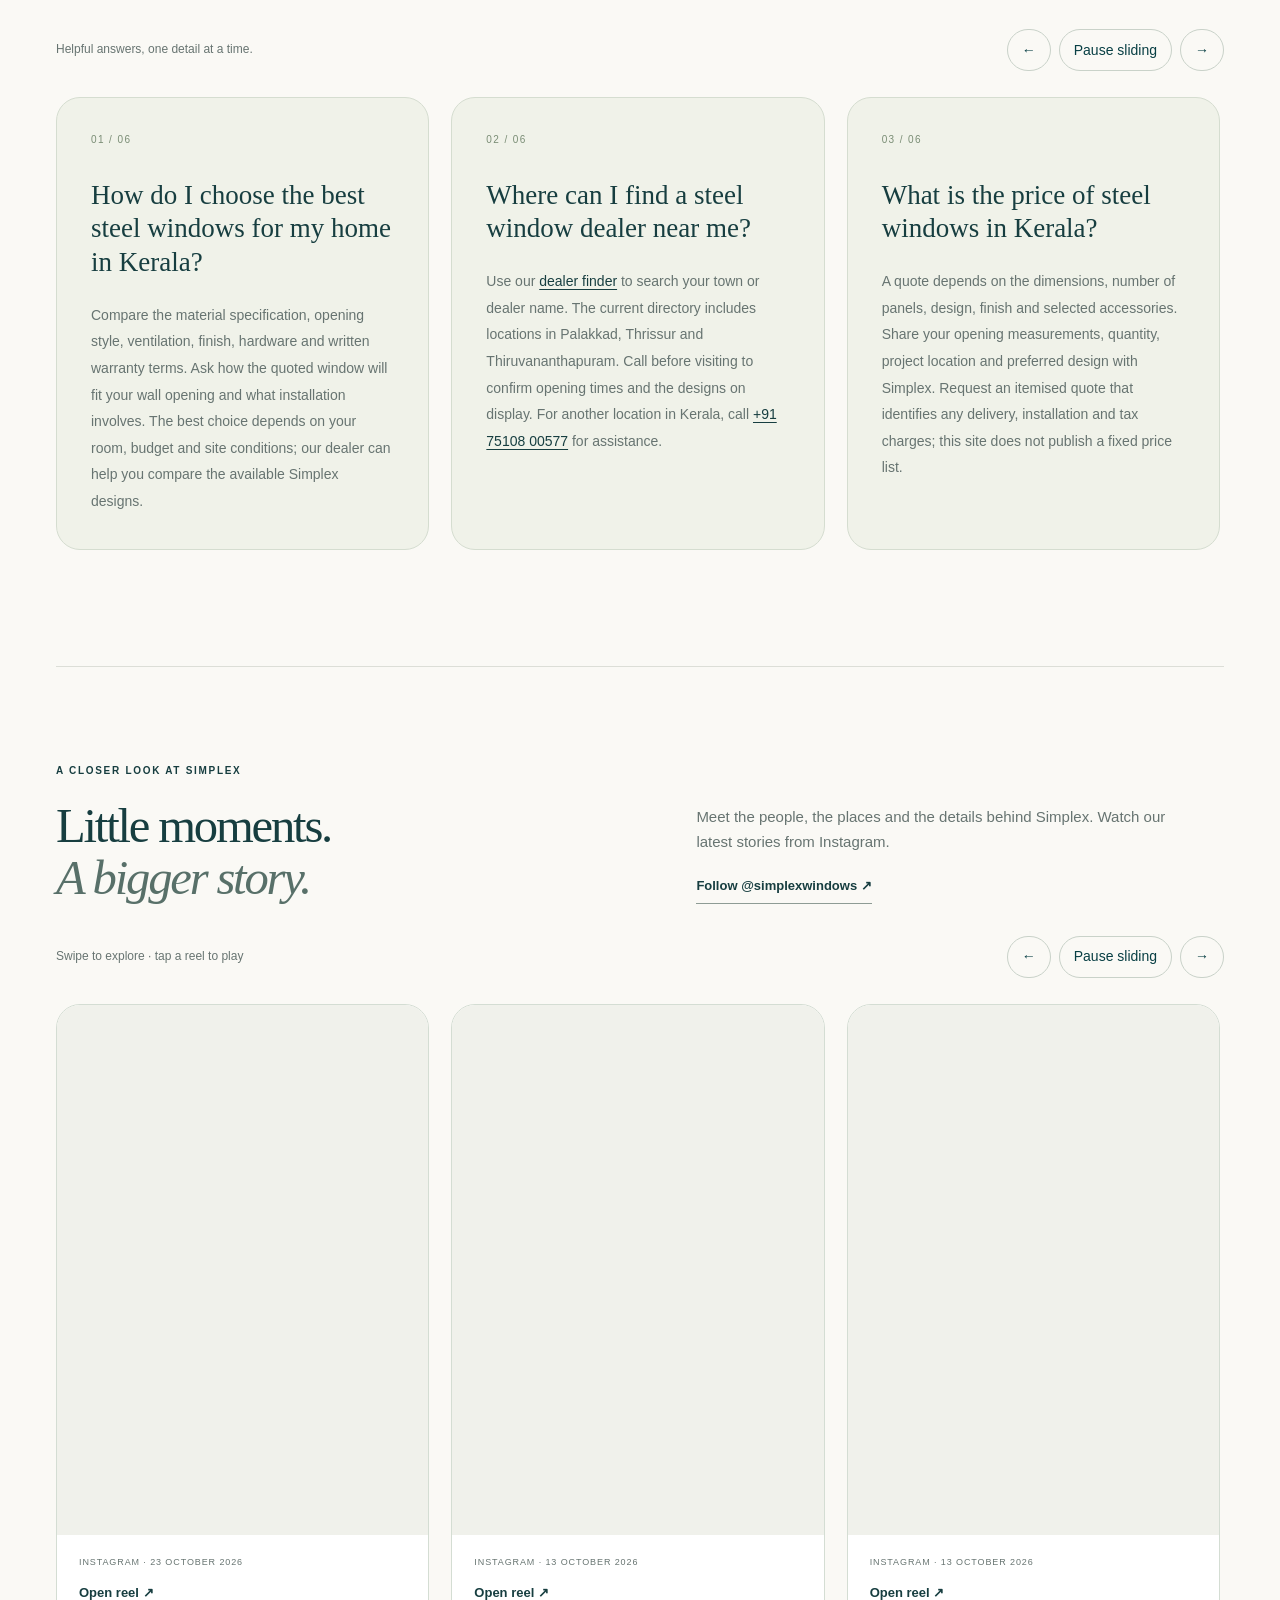
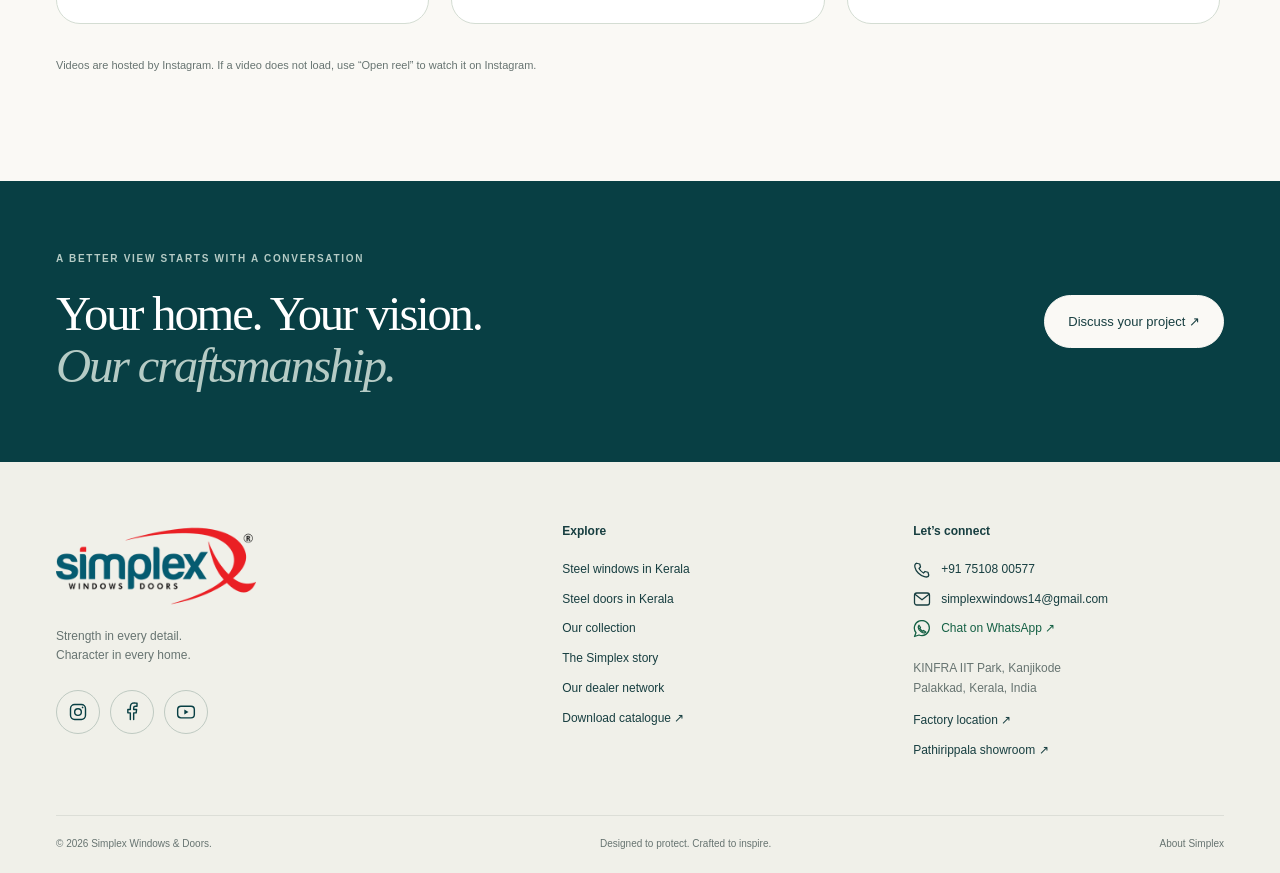
==== commit 1bac16c6: "Add social footer, WhatsApp links, Instagram reels and sliding FAQs" ====
--- a/index.html
+++ b/index.html
@@ -66,7 +66,7 @@
       "sameAs": [
         "https://www.facebook.com/simplexindows",
         "https://www.instagram.com/simplexwindows/",
-        "https://www.youtube.com/channel/UCxF4FeKu5bW6sfbakyXxy0A"
+        "https://www.youtube.com/@simplexwindows"
       ]
     },
     {
@@ -97,7 +97,9 @@
   ]
 }
     </script>
-  </head>
+  <link rel="stylesheet" href="/assets/community.css?v=20261027-2">
+<script src="/assets/community.js?v=20261027-2" defer></script>
+</head>
   <body>
     <a class="skip" href="#main">Skip to content</a>
     <div class="topbar">
@@ -340,8 +342,8 @@
         </div>
         <div class="map-frame"><iframe title="Simplex location at KINFRA IIT Park, Kanjikode" src="https://www.google.com/maps/embed?pb=!1m18!1m12!1m3!1d3582.613387076174!2d76.78379369999999!3d10.777542499999997!2m3!1f0!2f0!3f0!3m2!1i1024!2i768!4f13.1!3m3!1m2!1s0x3ba86b07a4b2722d%3A0x6802ab609a1ba20c!2sSIMPLEX%20ROOFING%20SOLUTIONS!5e1!3m2!1sen!2sin!4v1791030877705!5m2!1sen!2sin" width="600" height="450" allowfullscreen loading="lazy" referrerpolicy="strict-origin-when-cross-origin"></iframe><p>Simplex · KINFRA IIT Park, Kanjikode</p></div>
       </section>
-<section class="section container buyer-faq"><p class="eyebrow">HELP WITH YOUR DECISION</p><h2>Questions before you choose</h2><details><summary>How do I choose the best steel windows for my home in Kerala?</summary><div><p>Compare the material specification, opening style, ventilation, finish, hardware and written warranty terms. Ask how the quoted window will fit your wall opening and what installation involves. The best choice depends on your room, budget and site conditions; our dealer can help you compare the available Simplex designs.</p></div></details><details><summary>Where can I find a steel window dealer near me?</summary><div><p>Use our <a href="/franchises/">dealer finder</a> to search your town or dealer name. The current directory includes locations in Palakkad, Thrissur and Thiruvananthapuram. Call before visiting to confirm opening times and the designs on display. For another location in Kerala, call <a href="tel:+917510800577">+91 75108 00577</a> for assistance.</p></div></details><details><summary>What is the price of steel windows in Kerala?</summary><div><p>A quote depends on the dimensions, number of panels, design, finish and selected accessories. Share your opening measurements, quantity, project location and preferred design with Simplex. Request an itemised quote that identifies any delivery, installation and tax charges; this site does not publish a fixed price list.</p></div></details><details><summary>What does GI mean in a steel window?</summary><div><p>GI stands for galvanised iron. Simplex uses galvanised iron construction in its window range. When comparing options, ask for the material, finish and maintenance requirements of the specific model you intend to order.</p></div></details><details><summary>Can I request a custom window size or design?</summary><div><p>Share the width, height, opening direction and a reference photo or drawing with our team. We will help you check which dimensions, configurations and finishes are available for your chosen design before you order.</p></div></details><details><summary>Where is Simplex Windows &amp; Doors located?</summary><div><p>Our company premises are at KINFRA IIT Park, Kanjikode, Palakkad, Kerala, India. <a href="/#visit">See our location and directions</a>, and call ahead to plan a visit.</p></div></details></section>
-      <section class="cta">
+<section class="section container faq-carousel-section" id="questions-before-you-choose" aria-labelledby="questions-title"><div class="community-heading"><div><p class="eyebrow">HELP WITH YOUR DECISION</p><h2 id="questions-title">Questions before<br><em>you choose.</em></h2></div><p class="faq-intro">A little clarity, before your next step.<br>Explore the answers, or talk to our team about your home.</p></div><div class="community-carousel" data-carousel data-auto="true" role="region" aria-roledescription="carousel" aria-label="Questions before you choose"><div class="carousel-toolbar"><span class="carousel-note">Helpful answers, one detail at a time.</span><div class="carousel-actions"><button type="button" data-previous aria-label="Previous questions">←</button><button type="button" data-pause aria-pressed="false">Pause sliding</button><button type="button" data-next aria-label="Next questions">→</button></div></div><div class="carousel-track faq-track" tabindex="0" aria-label="Questions and answers"><article class="faq-slide"><span class="faq-number">01 / 06</span><h3>How do I choose the best steel windows for my home in Kerala?</h3><div class="faq-answer"><p>Compare the material specification, opening style, ventilation, finish, hardware and written warranty terms. Ask how the quoted window will fit your wall opening and what installation involves. The best choice depends on your room, budget and site conditions; our dealer can help you compare the available Simplex designs.</p></div></article><article class="faq-slide"><span class="faq-number">02 / 06</span><h3>Where can I find a steel window dealer near me?</h3><div class="faq-answer"><p>Use our <a href="/franchises/">dealer finder</a> to search your town or dealer name. The current directory includes locations in Palakkad, Thrissur and Thiruvananthapuram. Call before visiting to confirm opening times and the designs on display. For another location in Kerala, call <a href="tel:+917510800577">+91 75108 00577</a> for assistance.</p></div></article><article class="faq-slide"><span class="faq-number">03 / 06</span><h3>What is the price of steel windows in Kerala?</h3><div class="faq-answer"><p>A quote depends on the dimensions, number of panels, design, finish and selected accessories. Share your opening measurements, quantity, project location and preferred design with Simplex. Request an itemised quote that identifies any delivery, installation and tax charges; this site does not publish a fixed price list.</p></div></article><article class="faq-slide"><span class="faq-number">04 / 06</span><h3>What does GI mean in a steel window?</h3><div class="faq-answer"><p>GI stands for galvanised iron. Simplex uses galvanised iron construction in its window range. When comparing options, ask for the material, finish and maintenance requirements of the specific model you intend to order.</p></div></article><article class="faq-slide"><span class="faq-number">05 / 06</span><h3>Can I request a custom window size or design?</h3><div class="faq-answer"><p>Share the width, height, opening direction and a reference photo or drawing with our team. We will help you check which dimensions, configurations and finishes are available for your chosen design before you order.</p></div></article><article class="faq-slide"><span class="faq-number">06 / 06</span><h3>Where is Simplex Windows &amp; Doors located?</h3><div class="faq-answer"><p>Our company premises are at KINFRA IIT Park, Kanjikode, Palakkad, Kerala, India. <a href="/#visit">See our location and directions</a>, and call ahead to plan a visit.</p></div></article></div></div></section>
+<section class="community-section section container" id="simplex-reels" aria-labelledby="reels-title"><div class="community-heading"><div><p class="eyebrow">A CLOSER LOOK AT SIMPLEX</p><h2 id="reels-title">Little moments.<br><em>A bigger story.</em></h2></div><div><p>Meet the people, the places and the details behind Simplex. Watch our latest stories from Instagram.</p><a class="text-link" href="https://www.instagram.com/simplexwindows/" target="_blank" rel="noopener noreferrer">Follow @simplexwindows ↗</a></div></div><div class="community-carousel" data-carousel data-auto="true" role="region" aria-roledescription="carousel" aria-label="Simplex Instagram reels"><div class="carousel-toolbar"><span class="carousel-note">Swipe to explore · tap a reel to play</span><div class="carousel-actions"><button type="button" data-previous aria-label="Previous reels">←</button><button type="button" data-pause aria-pressed="false">Pause sliding</button><button type="button" data-next aria-label="Next reels">→</button></div></div><div class="carousel-track reel-track" tabindex="0" aria-label="Instagram reel cards"><article class="reel-card"><div class="reel-screen"><iframe src="https://www.instagram.com/reel/De1GcpHunS5/embed/" title="Simplex Instagram reel 1, 23 October 2026" loading="lazy" allow="encrypted-media; fullscreen; picture-in-picture" allowfullscreen></iframe></div><div class="reel-caption"><span>INSTAGRAM · 23 October 2026</span><a href="https://www.instagram.com/simplexwindows/reel/De1GcpHunS5/" target="_blank" rel="noopener noreferrer">Open reel ↗</a></div></article><article class="reel-card"><div class="reel-screen"><iframe src="https://www.instagram.com/reel/Dedh0iETJLo/embed/" title="Simplex Instagram reel 2, 13 October 2026" loading="lazy" allow="encrypted-media; fullscreen; picture-in-picture" allowfullscreen></iframe></div><div class="reel-caption"><span>INSTAGRAM · 13 October 2026</span><a href="https://www.instagram.com/simplexwindows/reel/Dedh0iETJLo/" target="_blank" rel="noopener noreferrer">Open reel ↗</a></div></article><article class="reel-card"><div class="reel-screen"><iframe src="https://www.instagram.com/reel/DebVcmpvDrJ/embed/" title="Simplex Instagram reel 3, 13 October 2026" loading="lazy" allow="encrypted-media; fullscreen; picture-in-picture" allowfullscreen></iframe></div><div class="reel-caption"><span>INSTAGRAM · 13 October 2026</span><a href="https://www.instagram.com/simplexwindows/reel/DebVcmpvDrJ/" target="_blank" rel="noopener noreferrer">Open reel ↗</a></div></article><article class="reel-card"><div class="reel-screen"><iframe src="https://www.instagram.com/reel/Dea-zm0zg-h/embed/" title="Simplex Instagram reel 4, 12 October 2026" loading="lazy" allow="encrypted-media; fullscreen; picture-in-picture" allowfullscreen></iframe></div><div class="reel-caption"><span>INSTAGRAM · 12 October 2026</span><a href="https://www.instagram.com/simplexwindows/reel/Dea-zm0zg-h/" target="_blank" rel="noopener noreferrer">Open reel ↗</a></div></article></div><p class="embed-note">Videos are hosted by Instagram. If a video does not load, use “Open reel” to watch it on Instagram.</p></div></section><section class="community-section section container" id="customer-stories" data-review-preview hidden aria-labelledby="stories-title"><div class="community-heading"><div><p class="eyebrow">CUSTOMER TESTIMONIALS</p><h2 id="stories-title">What our<br><em>customers say.</em></h2></div><div><p class="sample-notice">These are fictional sample drafts using the supplied names, not customer statements. Replace with genuine feedback and obtain permission before publishing.</p></div></div><div class="community-carousel" data-carousel role="region" aria-roledescription="carousel" aria-label="Sample testimonial designs"><div class="carousel-toolbar"><div class="carousel-actions"><button type="button" data-previous aria-label="Previous sample testimonials">←</button><button type="button" data-next aria-label="Next sample testimonials">→</button></div></div><div class="carousel-track stories-track" tabindex="0" aria-label="Sample testimonial cards"><article class="story-card"><span class="sample-label">TESTIMONIAL</span><span class="story-quote" aria-hidden="true">“</span><blockquote>The windows were one of the details we spent the most time choosing. It was lovely to see how the design brought the front of our home together.</blockquote><div class="story-person"><span class="person-initial" aria-hidden="true">P</span><div><h3>Prashad</h3><p>Olavakkod</p></div></div></article><article class="story-card"><span class="sample-label">TESTIMONIAL</span><span class="story-quote" aria-hidden="true">“</span><blockquote>We had plenty of questions about the window layout. Talking through the options made choosing a design feel much easier.</blockquote><div class="story-person"><span class="person-initial" aria-hidden="true">P</span><div><h3>Praveen</h3><p>Pathiripala</p></div></div></article><article class="story-card"><span class="sample-label">TESTIMONIAL</span><span class="story-quote" aria-hidden="true">“</span><blockquote>We wanted a simple design that would work with the rest of the house. The look of the windows was just what we had in mind.</blockquote><div class="story-person"><span class="person-initial" aria-hidden="true">B</span><div><h3>Barath</h3><p>Mayanur</p></div></div></article><article class="story-card"><span class="sample-label">TESTIMONIAL</span><span class="story-quote" aria-hidden="true">“</span><blockquote>Seeing the designs together helped us picture the finished home. The window style became one of our favourite choices.</blockquote><div class="story-person"><span class="person-initial" aria-hidden="true">J</span><div><h3>Jayan</h3><p>Vengassery</p></div></div></article><article class="story-card"><span class="sample-label">TESTIMONIAL</span><span class="story-quote" aria-hidden="true">“</span><blockquote>I was looking for something that felt practical and welcoming. The window design gave the room the character I was hoping for.</blockquote><div class="story-person"><span class="person-initial" aria-hidden="true">A</span><div><h3>Akhila</h3><p>Mannur</p></div></div></article><article class="story-card"><span class="sample-label">TESTIMONIAL</span><span class="story-quote" aria-hidden="true">“</span><blockquote>Having a catalogue to share with the family made the decision easier. We could compare the styles and settle on a look together.</blockquote><div class="story-person"><span class="person-initial" aria-hidden="true">F</span><div><h3>Faizal</h3><p>Pathanamthitta</p></div></div></article><article class="story-card"><span class="sample-label">TESTIMONIAL</span><span class="story-quote" aria-hidden="true">“</span><blockquote>The small details mattered to us, especially the proportions. It was nice to take our time and find a design that suited our space.</blockquote><div class="story-person"><span class="person-initial" aria-hidden="true">U</span><div><h3>Uthara</h3><p>Kattanam</p></div></div></article><article class="story-card"><span class="sample-label">TESTIMONIAL</span><span class="story-quote" aria-hidden="true">“</span><blockquote>We took our measurements and ideas along before choosing. That conversation helped us understand what to ask for in the quotation.</blockquote><div class="story-person"><span class="person-initial" aria-hidden="true">A</span><div><h3>Abraham</h3><p>Adur</p></div></div></article><article class="story-card"><span class="sample-label">TESTIMONIAL</span><span class="story-quote" aria-hidden="true">“</span><blockquote>We wanted the windows and doors to feel like part of the same home. Comparing the collection gave us a clear direction.</blockquote><div class="story-person"><span class="person-initial" aria-hidden="true">S</span><div><h3>Shaiju</h3><p>Kottayam</p></div></div></article><article class="story-card"><span class="sample-label">TESTIMONIAL</span><span class="story-quote" aria-hidden="true">“</span><blockquote>Choosing windows felt like a big decision at first. Looking at the designs helped us imagine how everything could come together.</blockquote><div class="story-person"><span class="person-initial" aria-hidden="true">H</span><div><h3>HariKrishnan</h3><p>Alappuzha</p></div></div></article></div></div></section>      <section class="cta">
         <div class="container">
           <div>
             <p class="eyebrow">A BETTER VIEW STARTS WITH A CONVERSATION</p>
@@ -353,11 +355,11 @@
         </div>
       </section>
     </main>
-    <footer>
+    <footer id="site-footer">
       <div class="container footer-grid">
         <div>
           <a class="footer-brand" href="/" aria-label="Simplex Windows and Doors home"><img src="/assets/collection/logo.webp" alt="Simplex Windows and Doors" width="200" height="83" loading="lazy"></a>
-          <p>Strength in every detail.<br>Character in every home.</p>
+          <p>Strength in every detail.<br>Character in every home.</p><nav class="social-links" aria-label="Simplex social media"><a href="https://www.instagram.com/simplexwindows/" target="_blank" rel="noopener noreferrer" class="social-link" aria-label="Simplex on Instagram"><svg viewBox="0 0 24 24" fill="none" stroke="currentColor" stroke-width="1.7" stroke-linecap="round" stroke-linejoin="round" aria-hidden="true"><rect x="3" y="3" width="18" height="18" rx="5"/><circle cx="12" cy="12" r="4"/><circle cx="17.5" cy="6.5" r="1" fill="currentColor" stroke="none"/></svg><span>Instagram</span></a><a href="https://www.facebook.com/simplexindows/" target="_blank" rel="noopener noreferrer" class="social-link" aria-label="Simplex on Facebook"><svg viewBox="0 0 24 24" fill="none" stroke="currentColor" stroke-width="1.7" stroke-linecap="round" stroke-linejoin="round" aria-hidden="true"><path d="M14 21v-8h3l.5-4H14V7c0-1 .3-2 2-2h2V1.5A23 23 0 0 0 15 1c-3 0-5 2-5 5v3H7v4h3v8"/></svg><span>Facebook</span></a><a href="https://www.youtube.com/@simplexwindows" target="_blank" rel="noopener noreferrer" class="social-link" aria-label="Simplex on YouTube"><svg viewBox="0 0 24 24" fill="none" stroke="currentColor" stroke-width="1.7" stroke-linecap="round" stroke-linejoin="round" aria-hidden="true"><rect x="2" y="5" width="20" height="14" rx="4"/><path d="m10 9 5 3-5 3Z" fill="currentColor" stroke="none"/></svg><span>YouTube</span></a></nav>
         </div>
         <div>
           <h3>Explore</h3>
@@ -370,9 +372,9 @@
         </div>
         <div>
           <h3>Let’s connect</h3>
-          <a href="tel:+917510800577">+91 75108 00577</a>
-          <a href="mailto:simplexwindows14@gmail.com">simplexwindows14@gmail.com</a>
-          <a href="https://wa.link/3ytl2k" target="_blank" rel="noopener noreferrer">Chat on WhatsApp ↗</a>
+          <a class="contact-link" href="tel:+917510800577"><svg viewBox="0 0 24 24" fill="none" stroke="currentColor" stroke-width="1.7" stroke-linecap="round" stroke-linejoin="round" aria-hidden="true"><path d="m5 3 4 1 1 4-2 2a16 16 0 0 0 6 6l2-2 4 1 1 4c-1 5-10 1-14-3S0 4 5 3Z"/></svg><span>+91 75108 00577</span></a>
+          <a class="contact-link" href="mailto:simplexwindows14@gmail.com"><svg viewBox="0 0 24 24" fill="none" stroke="currentColor" stroke-width="1.7" stroke-linecap="round" stroke-linejoin="round" aria-hidden="true"><rect x="2" y="4" width="20" height="16" rx="3"/><path d="m3 6 9 7 9-7"/></svg><span>simplexwindows14@gmail.com</span></a>
+          <a href="https://wa.me/917510800577" target="_blank" rel="noopener noreferrer" class="contact-link whatsapp-contact"><svg viewBox="0 0 24 24" fill="none" stroke="currentColor" stroke-width="1.7" stroke-linecap="round" stroke-linejoin="round" aria-hidden="true"><path d="M4 17 2 22l6-2a10 10 0 1 0-4-3Z"/><path d="m8 7 2 3-1 1a9 9 0 0 0 4 4l1-1 3 2c-2 4-10-2-10-6 0-1 0-2 1-3Z"/></svg><span>Chat on WhatsApp ↗</span></a>
           <p>KINFRA IIT Park, Kanjikode<br>Palakkad, Kerala, India</p><a href="/#visit">Factory location ↗</a><a href="/franchises/#pathirippala-showroom">Pathirippala showroom ↗</a>
         </div>
       </div>
--- a/assets/community.css
+++ b/assets/community.css
@@ -0,0 +1,58 @@
+/* Social links, real Instagram stories and preview-only testimonial cards. */
+.social-links { display:flex; flex-wrap:wrap; gap:10px; margin-top:24px; }
+.social-link { display:inline-flex; align-items:center; justify-content:center; width:44px; height:44px; border:1px solid #bfcac2; border-radius:50%; color:#083f44; transition:background .2s,color .2s,transform .25s; }
+.social-link svg { width:20px; height:20px; flex:none; }
+.social-link span { position:absolute; width:1px; height:1px; overflow:hidden; clip-path:inset(50%); }
+.social-link:hover { background:#083f44; color:#fff; transform:translateY(-3px); }
+.footer-grid>div>a.contact-link { display:flex; align-items:center; gap:10px; width:fit-content; }
+.contact-link svg { width:18px; height:18px; flex:none; }
+.contact-link span { overflow-wrap:anywhere; }
+.whatsapp-contact { color:#146044; }
+.community-section { border-top:1px solid var(--line,#dcded7); }
+.community-heading { display:grid; grid-template-columns:1.1fr 1fr; gap:60px; align-items:end; margin-bottom:32px; }
+.community-heading h2 { margin:0; }
+.community-heading>div+div { max-width:490px; font-size:15px; }
+.carousel-toolbar { display:flex; justify-content:space-between; align-items:center; gap:16px; margin-bottom:22px; }
+.carousel-note { font-size:12px; color:var(--muted,#677471); }
+.carousel-actions { display:flex; align-items:center; gap:8px; }
+.carousel-actions button { border:1px solid #c9d2c9; border-radius:50px; background:transparent; color:#083f44; min-width:42px; min-height:42px; padding:8px 14px; font-size:14px; transition:background .2s; }
+.carousel-actions button:hover { background:#e5ebe1; }
+.carousel-track { display:flex; gap:22px; overflow-x:auto; scroll-snap-type:x mandatory; scrollbar-width:thin; scrollbar-color:#9cafa5 transparent; padding:4px 2px 20px; overscroll-behavior-x:contain; }
+.carousel-track>* { flex:0 0 calc((100% - 44px)/3); scroll-snap-align:start; min-width:0; }
+.reel-card { border:1px solid #d4ddd3; border-radius:24px; background:#fff; overflow:hidden; }
+.reel-screen { height:530px; background:#f0f1eb; overflow:hidden; }
+.reel-screen iframe { width:100%; height:100%; border:0; display:block; }
+.reel-caption { display:flex; flex-direction:column; gap:12px; padding:20px 22px; }
+.reel-caption>span { font-size:9px; letter-spacing:.1em; color:#677471; text-transform:uppercase; }
+.reel-caption>a { font-size:13px; font-weight:600; width:fit-content; }
+.embed-note { font-size:11px; color:#677471; margin-top:12px; }
+.sample-notice { border-left:3px solid #c27b45; padding-left:18px; font-size:13px; }
+.story-card { display:flex; flex-direction:column; padding:30px; border:1px solid #d9dfd3; border-radius:24px; background:#f0f2e9; }
+.sample-label { font-size:8px; letter-spacing:.06em; font-weight:600; color:#775226; }
+.story-quote { font:70px/1 Georgia,serif; color:#9aaa92; margin-top:20px; height:50px; }
+.story-card blockquote { margin:0 0 26px; font:20px/1.6 Georgia,serif; flex:1; }
+.story-person { display:flex; align-items:center; gap:14px; }
+.person-initial { display:grid; place-items:center; width:42px; height:42px; border-radius:50%; background:#dbe3d4; font:20px Georgia,serif; }
+.story-person h3 { font:600 14px/1.3 'Segoe UI',Arial,sans-serif; margin:0 0 3px; }
+.story-person p { font-size:11px; margin:0; color:#677471; }
+a,button { touch-action:manipulation; }
+@media(min-width:801px) { .button,.collection-card { transition:transform .3s ease,box-shadow .3s ease,background .2s; } }
+@media(max-width:1000px) { .carousel-track>* { flex-basis:calc((100% - 22px)/2); } .community-heading { gap:30px; } }
+@media(max-width:600px) { .community-heading { grid-template-columns:1fr; gap:20px; } .carousel-track>* { flex-basis:88%; } .carousel-toolbar { align-items:flex-start; flex-direction:column; } .story-card { padding:24px; } .reel-screen { height:520px; } .social-links { gap:12px; } }
+@media(prefers-reduced-motion:reduce) { html { scroll-behavior:auto; } .social-link,.carousel-actions button { transition:none; } .social-link:hover { transform:none; } }
+
+@media(max-width:520px) { .footer-grid { grid-template-columns:1fr; gap:32px; } .footer-grid>div:first-child { grid-column:auto; } .footer-grid>div>a.contact-link { max-width:100%; } }
+
+/* Readable question cards share the website's serif headings and body font. */
+.faq-carousel-section { border-top:1px solid var(--line); }
+.faq-intro { color:var(--muted); font-size:15px; margin-bottom:0; }
+.faq-track { align-items:stretch; }
+.faq-slide { display:flex; flex-direction:column; padding:34px; border:1px solid #d5ddd0; border-radius:24px; background:#f0f2e9; }
+.faq-number { color:#7a8d75; font-size:10px; letter-spacing:.14em; margin-bottom:30px; }
+.faq-slide h3 { font:27px/1.25 var(--serif,Georgia,serif); margin:0 0 22px; }
+.faq-answer { font:14px/1.9 'Segoe UI',Arial,sans-serif; color:var(--muted,#677471); }
+.faq-answer p { margin:0; }
+.faq-answer a { color:var(--ink,#173e40); text-decoration:underline; text-underline-offset:3px; }
+#customer-stories .carousel-toolbar { justify-content:flex-end; }
+.sample-label { color:#677b61; font-size:9px; letter-spacing:.14em; }
+@media(max-width:600px) { .faq-slide { padding:28px; } .faq-slide h3 { font-size:25px; } .faq-number { margin-bottom:22px; } }
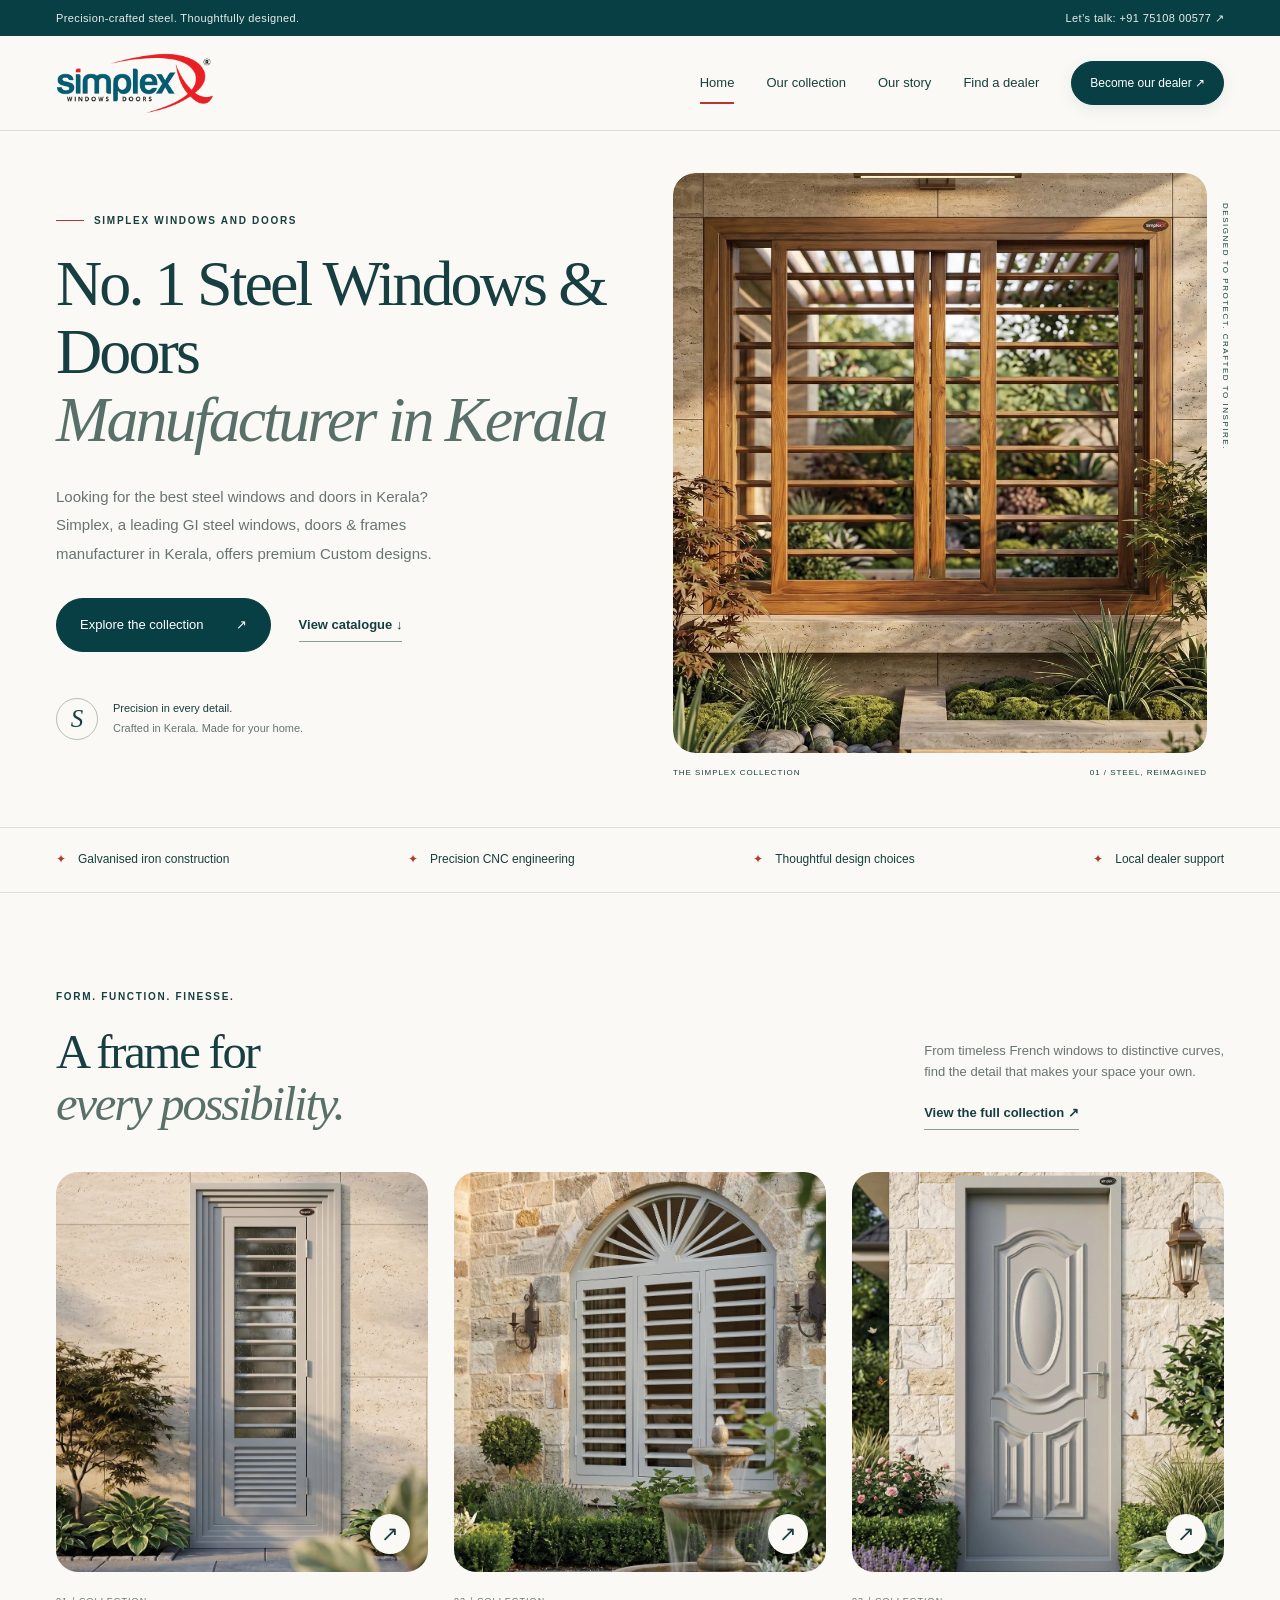
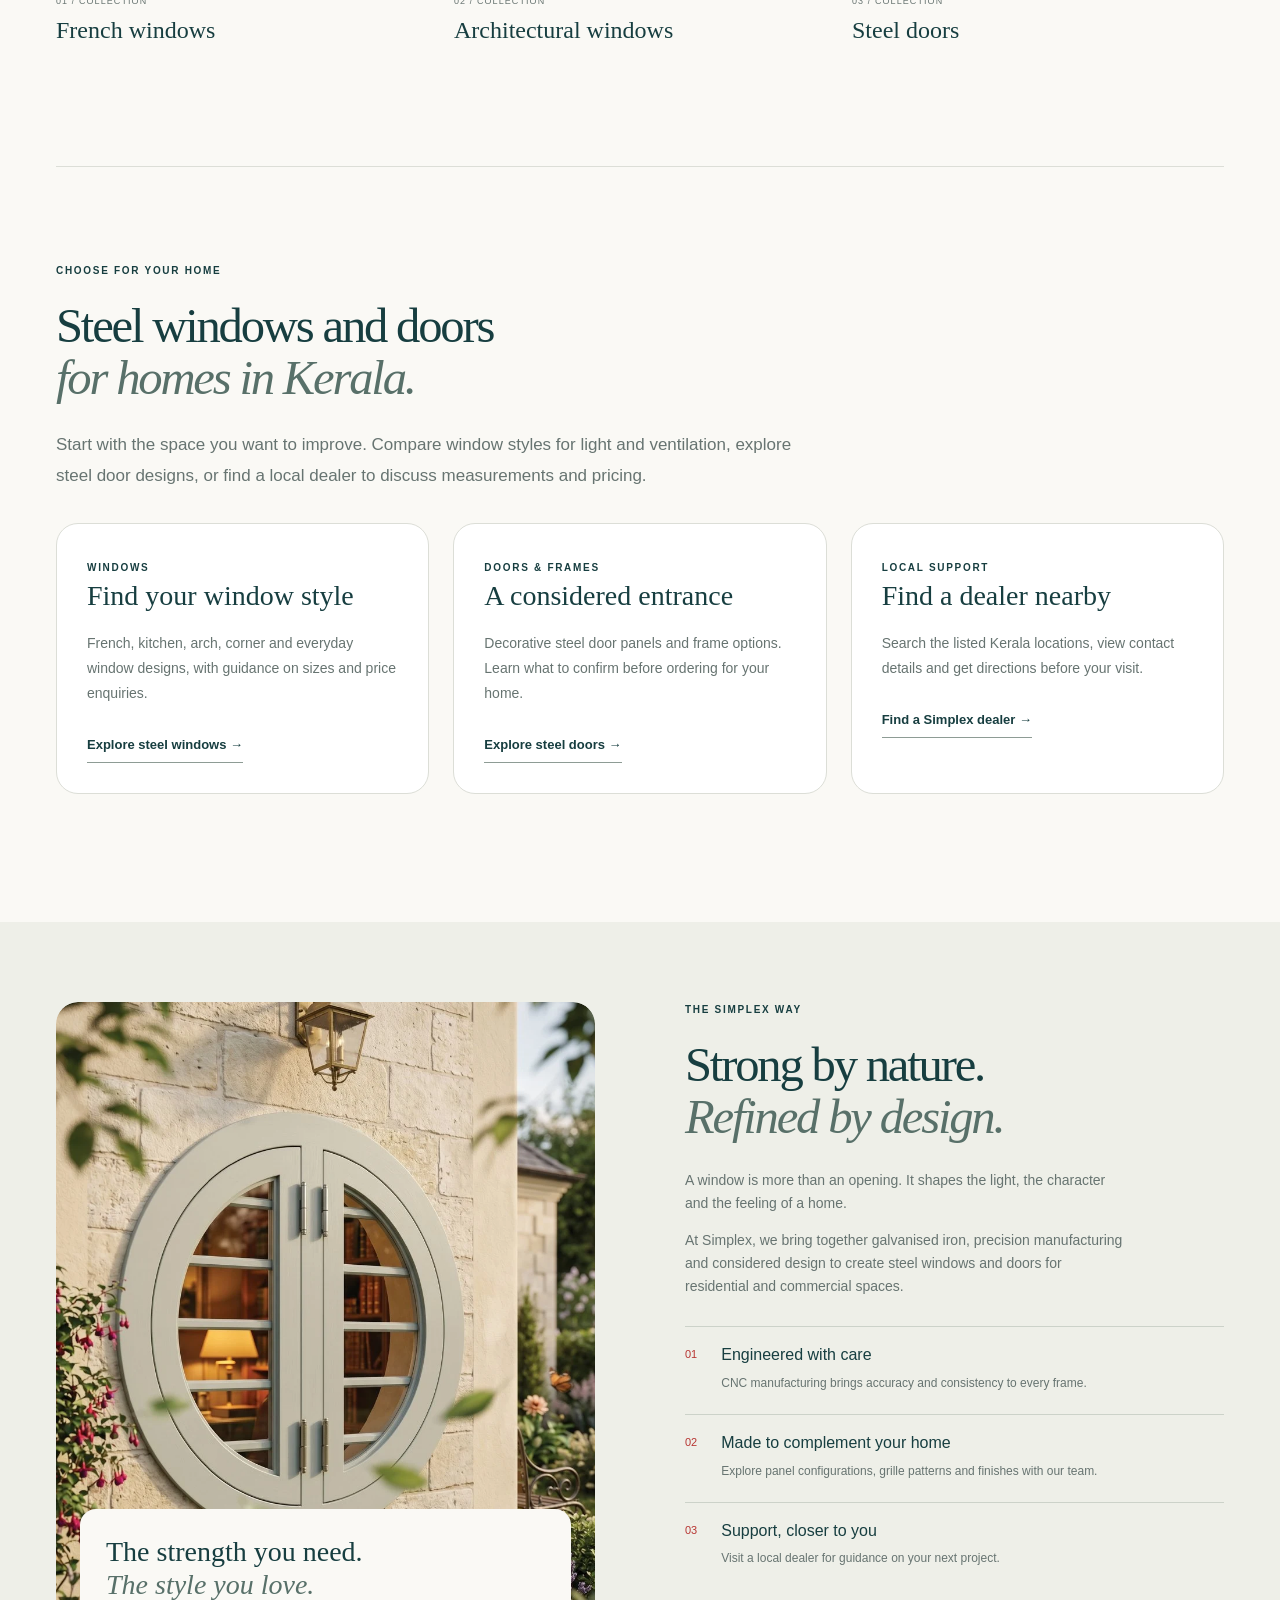
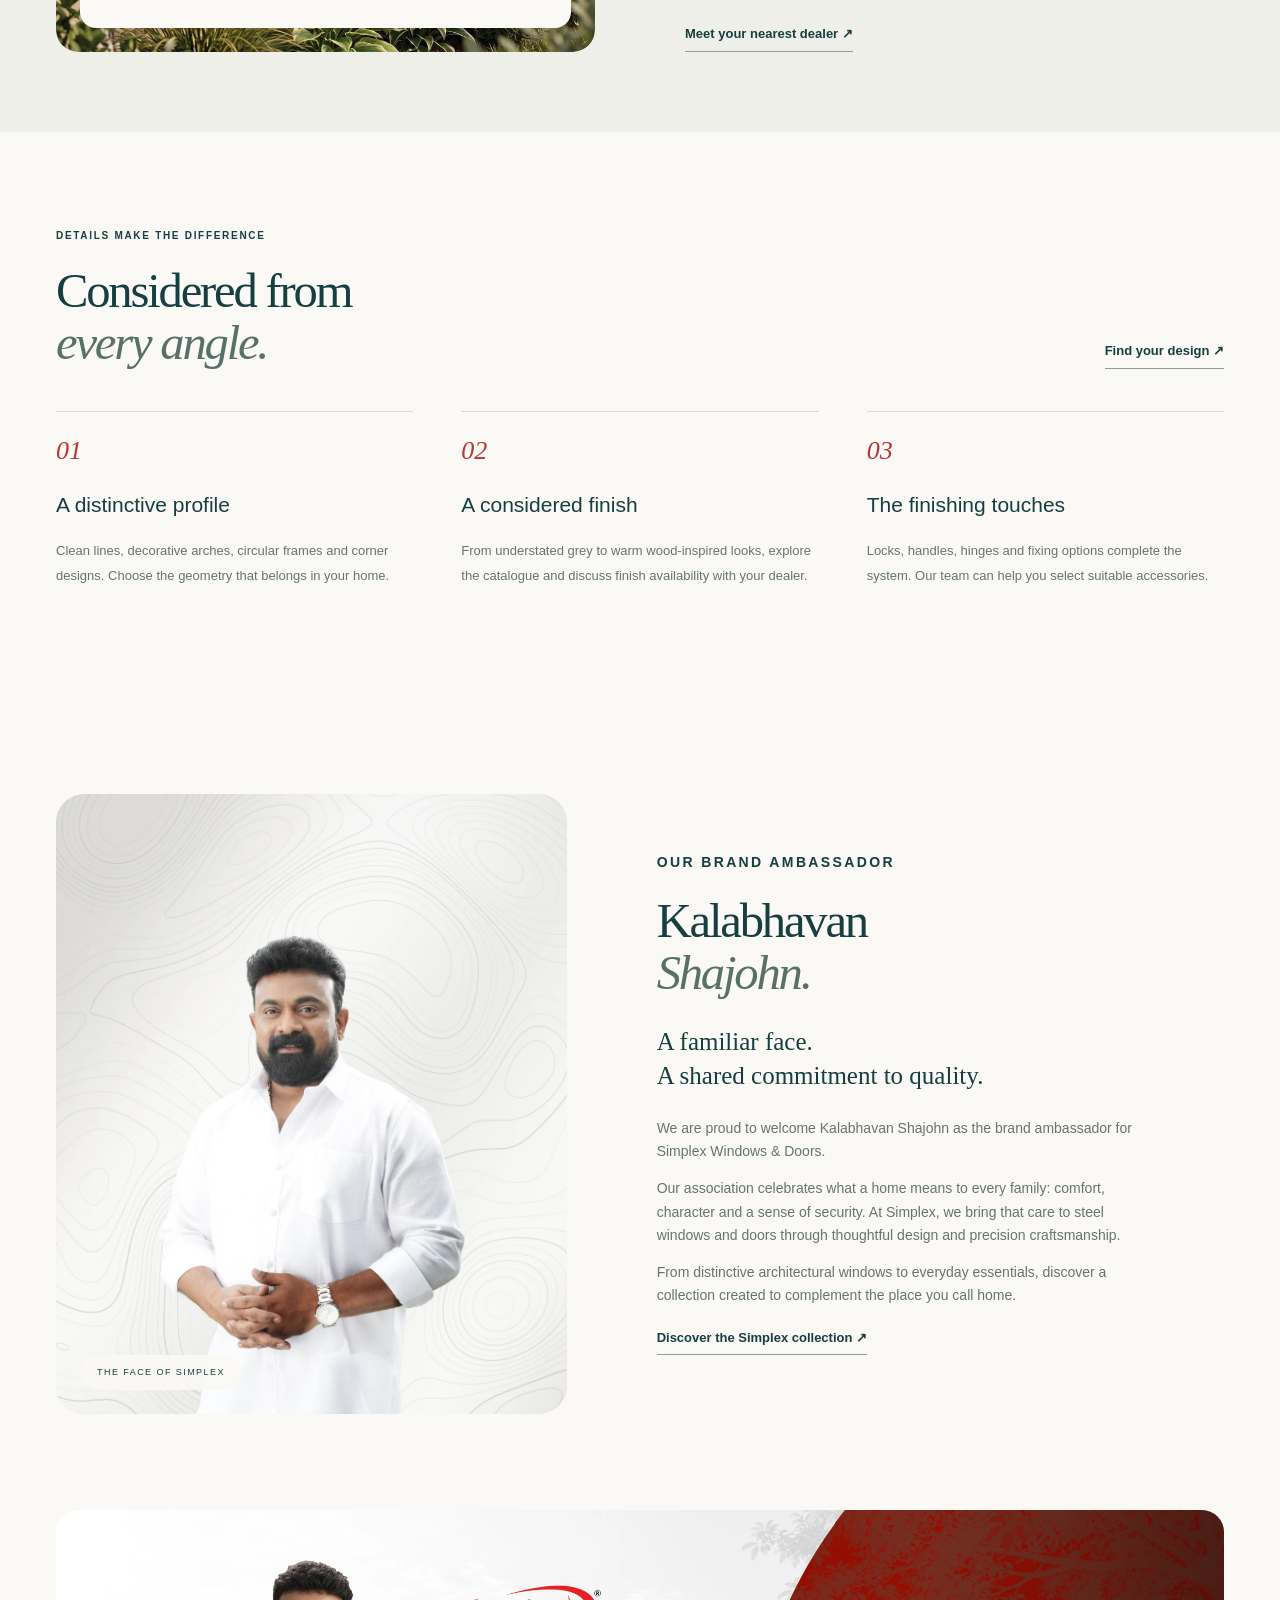
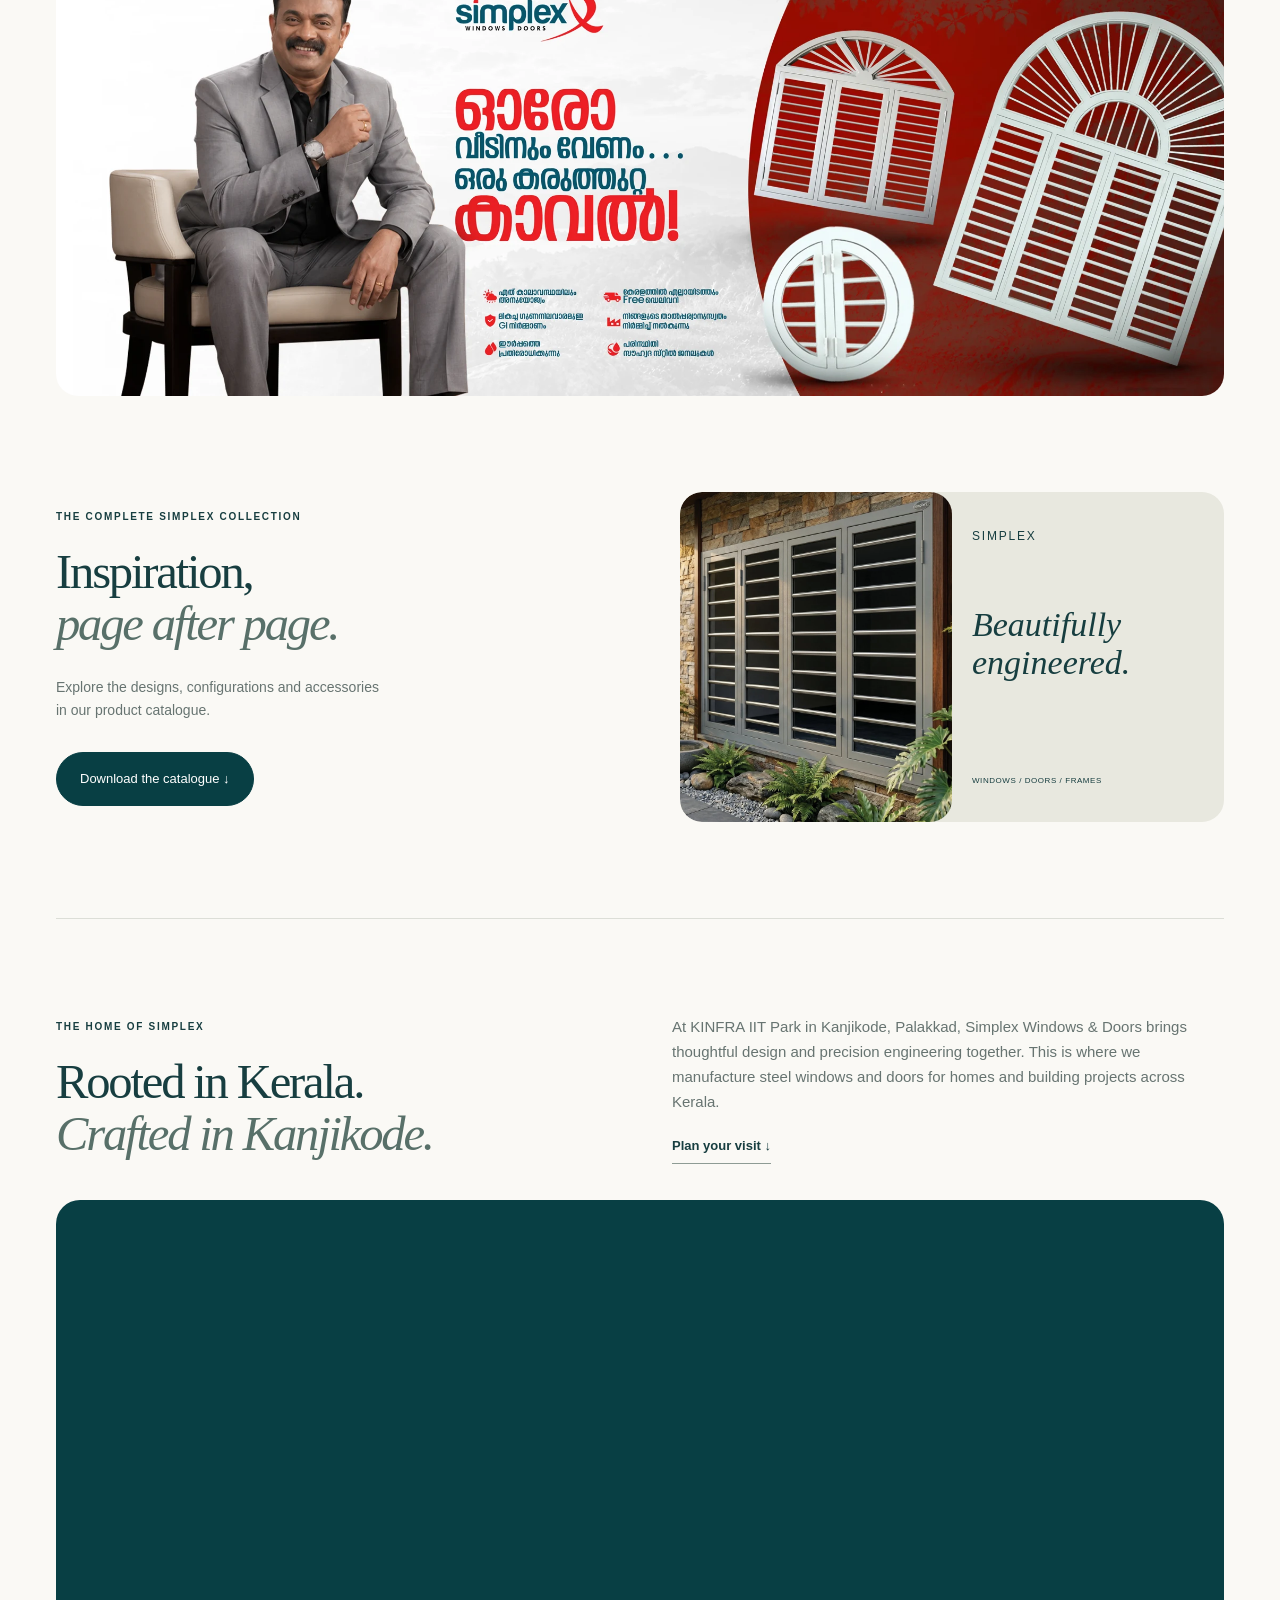
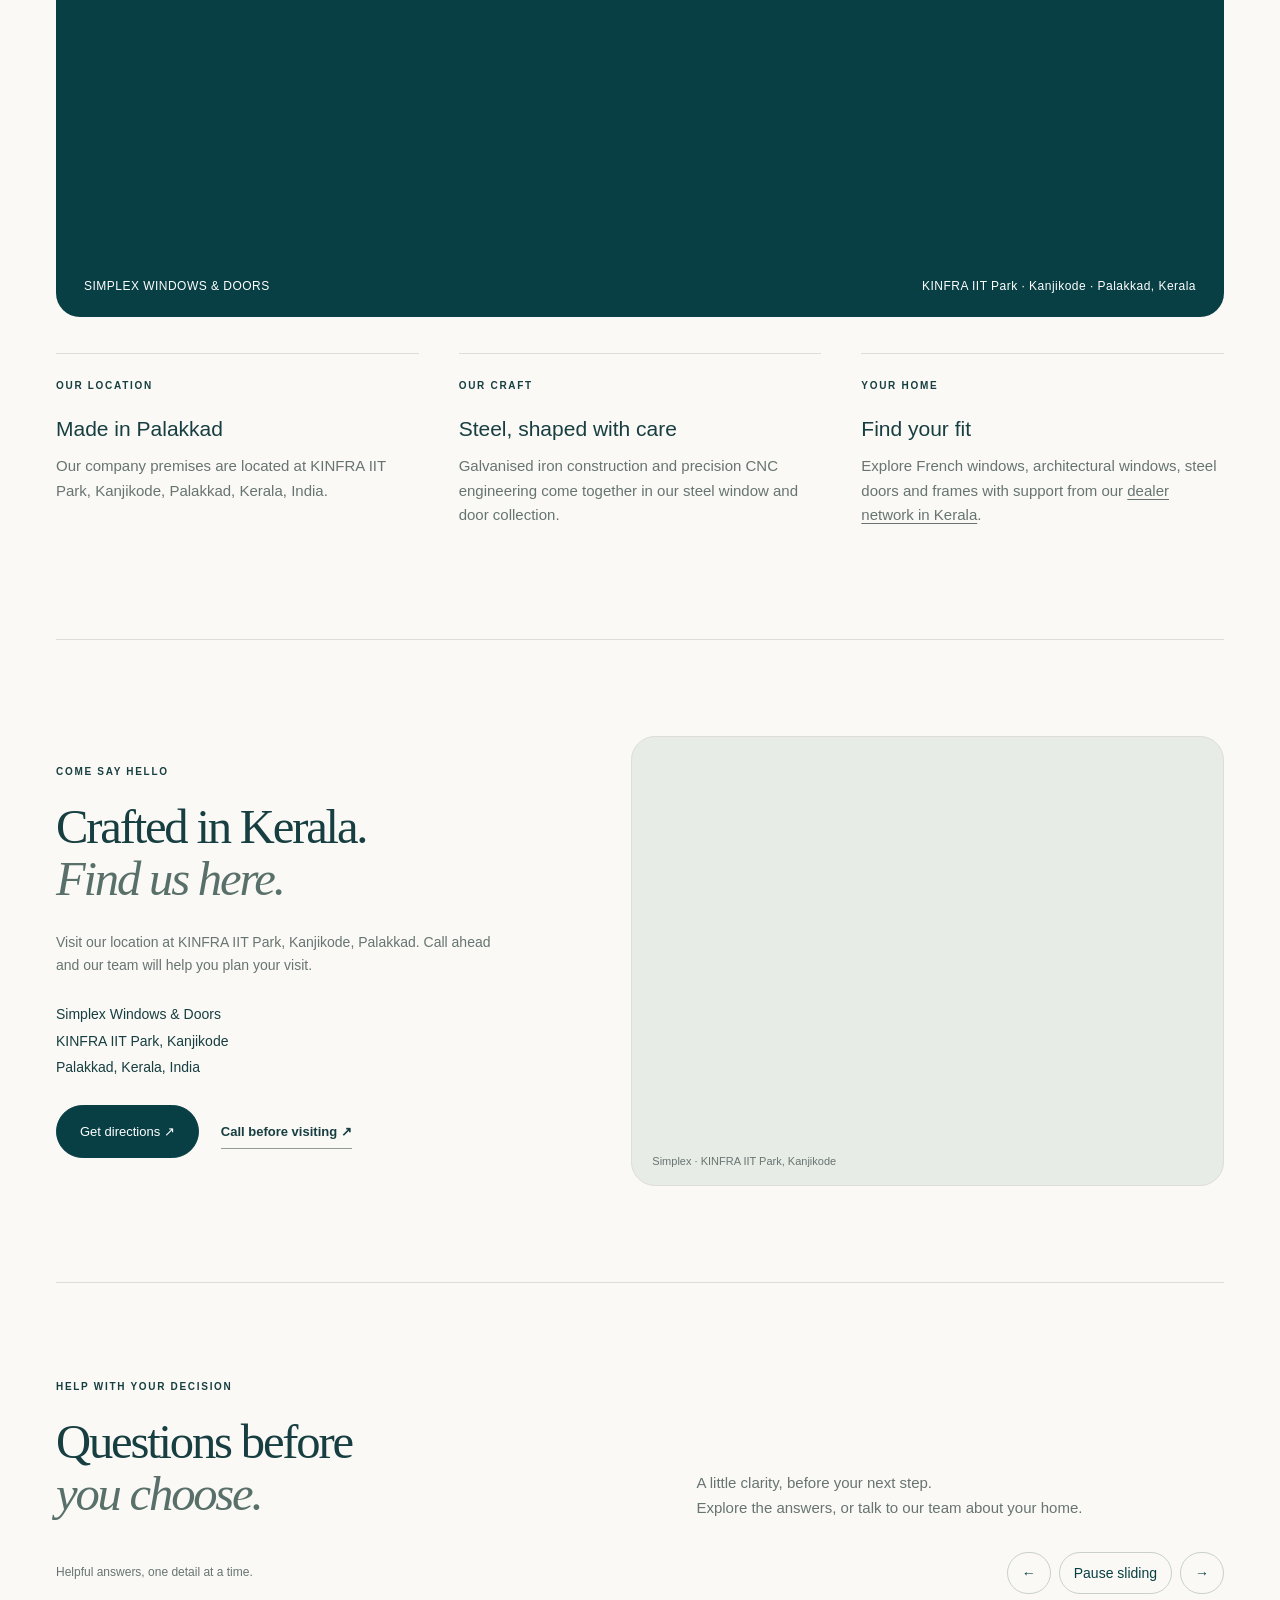
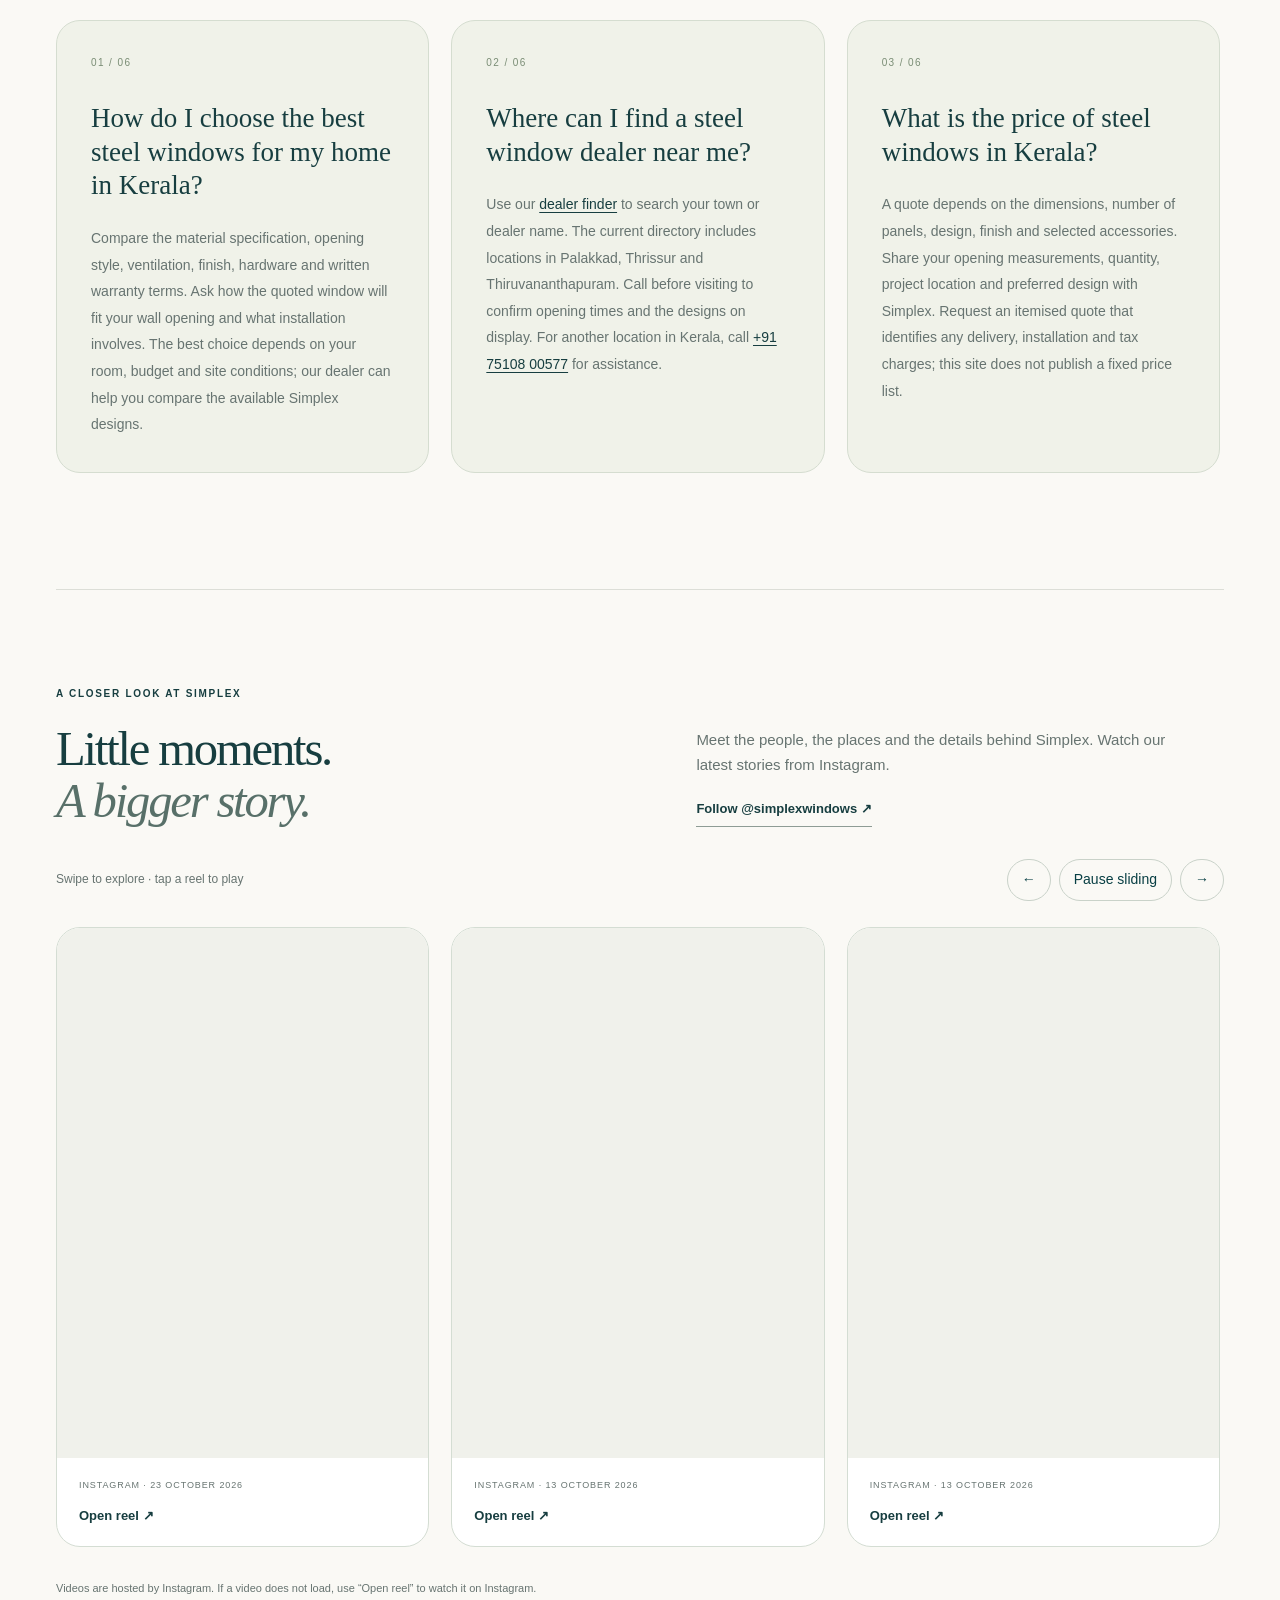
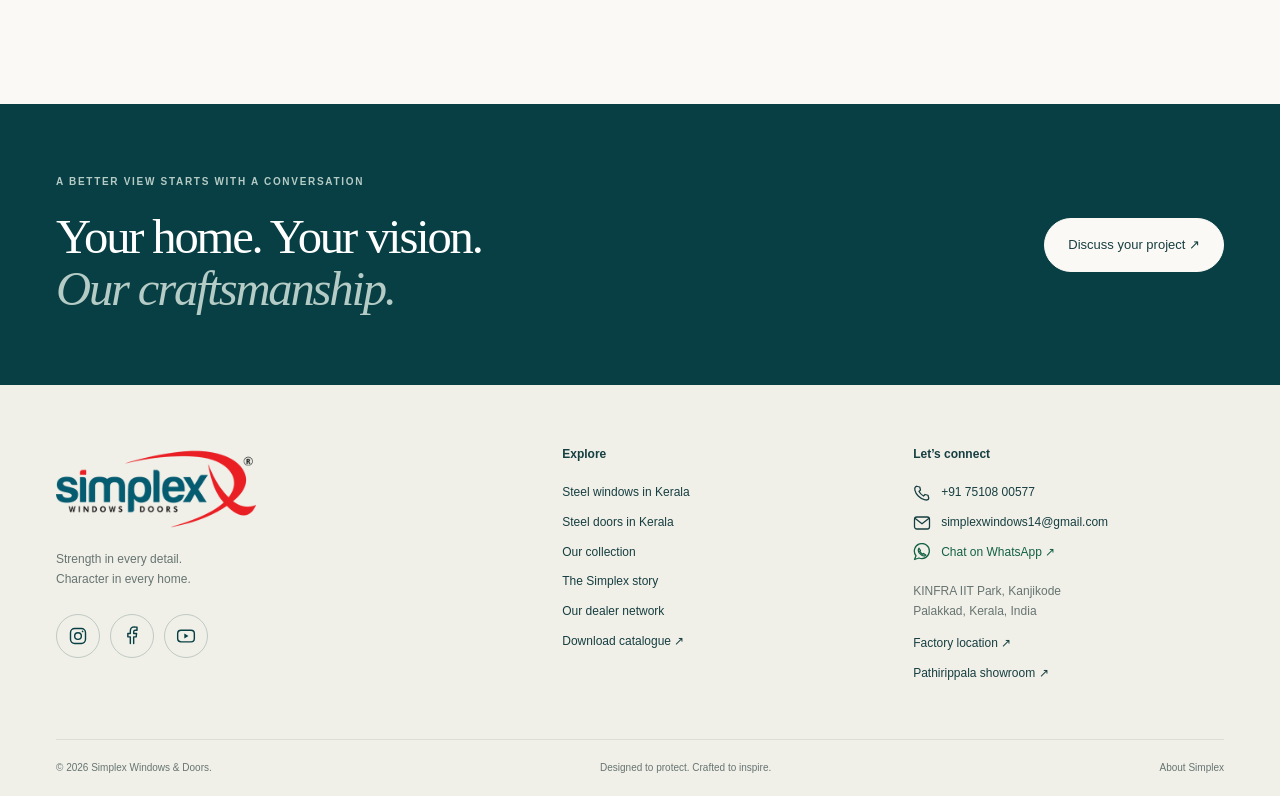
==== commit 9d6da3b1: "Remove Malayalam introduction paragraph from homepage" ====
--- a/index.html
+++ b/index.html
@@ -207,7 +207,7 @@
           </a>
         </div>
       </section>
-<section class="section container search-overview" aria-labelledby="range-heading"><p class="eyebrow">CHOOSE FOR YOUR HOME</p><h2 id="range-heading">Steel windows and doors<br><em>for homes in Kerala.</em></h2><p class="search-lead">Start with the space you want to improve. Compare window styles for light and ventilation, explore steel door designs, or find a local dealer to discuss measurements and pricing.</p><div class="search-card-grid"><a class="search-card" href="/steel-windows-kerala/"><span class="eyebrow">WINDOWS</span><h3>Find your window style</h3><p>French, kitchen, arch, corner and everyday window designs, with guidance on sizes and price enquiries.</p><span class="text-link">Explore steel windows &rarr;</span></a><a class="search-card" href="/steel-doors-kerala/"><span class="eyebrow">DOORS &amp; FRAMES</span><h3>A considered entrance</h3><p>Decorative steel door panels and frame options. Learn what to confirm before ordering for your home.</p><span class="text-link">Explore steel doors &rarr;</span></a><a class="search-card" href="/franchises/"><span class="eyebrow">LOCAL SUPPORT</span><h3>Find a dealer nearby</h3><p>Search the listed Kerala locations, view contact details and get directions before your visit.</p><span class="text-link">Find a Simplex dealer &rarr;</span></a></div><p class="local-language" lang="ml">കേരളത്തിൽ നിങ്ങളുടെ വീടിന് സ്റ്റീൽ ജനലുകളോ വാതിലുകളോ അന്വേഷിക്കുകയാണോ? ഡിസൈനുകൾ കാണാനും വിലയും അളവുകളും അറിയാനും അടുത്തുള്ള സിംപ്ലക്സ് ഡീലറെ ബന്ധപ്പെടൂ.</p></section>
+<section class="section container search-overview" aria-labelledby="range-heading"><p class="eyebrow">CHOOSE FOR YOUR HOME</p><h2 id="range-heading">Steel windows and doors<br><em>for homes in Kerala.</em></h2><p class="search-lead">Start with the space you want to improve. Compare window styles for light and ventilation, explore steel door designs, or find a local dealer to discuss measurements and pricing.</p><div class="search-card-grid"><a class="search-card" href="/steel-windows-kerala/"><span class="eyebrow">WINDOWS</span><h3>Find your window style</h3><p>French, kitchen, arch, corner and everyday window designs, with guidance on sizes and price enquiries.</p><span class="text-link">Explore steel windows &rarr;</span></a><a class="search-card" href="/steel-doors-kerala/"><span class="eyebrow">DOORS &amp; FRAMES</span><h3>A considered entrance</h3><p>Decorative steel door panels and frame options. Learn what to confirm before ordering for your home.</p><span class="text-link">Explore steel doors &rarr;</span></a><a class="search-card" href="/franchises/"><span class="eyebrow">LOCAL SUPPORT</span><h3>Find a dealer nearby</h3><p>Search the listed Kerala locations, view contact details and get directions before your visit.</p><span class="text-link">Find a Simplex dealer &rarr;</span></a></div></section>
       <section class="story" id="about">
         <div class="container story-grid">
           <div class="story-image">
